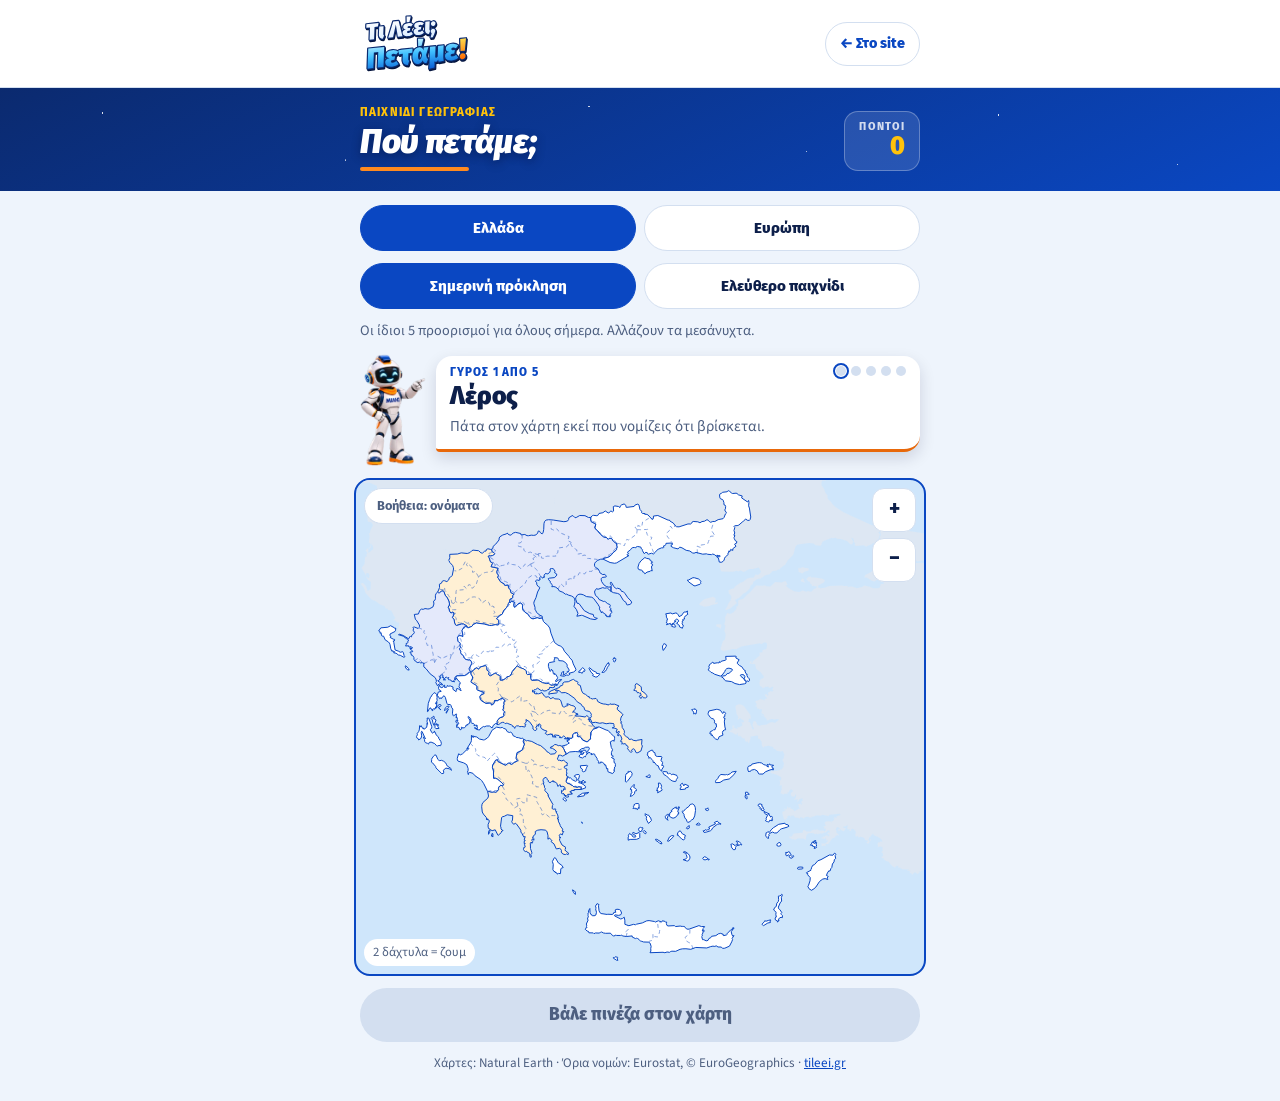
==== paixnidi/index.html @ 03a02f04 "Νέα σελίδα «Πού πετάμε;» (παιχνίδι γεωγραφίας) και σύνδεσμος στο μενού Co-Authored-By: Claude Sonnet" ====
<!doctype html>
<html lang="el">
<head>
<meta charset="utf-8">
<meta name="viewport" content="width=device-width, initial-scale=1, viewport-fit=cover">
<meta name="theme-color" content="#0b2a6f">
<link rel="icon" href="../favicon.ico" sizes="48x48">
<link rel="apple-touch-icon" sizes="180x180" href="../assets/icons/apple-touch-icon.png">
<meta name="description" content="Παιχνίδι γεωγραφίας: βρες στον χάρτη την Ελλάδα και την Ευρώπη. Πέντε προορισμοί την ημέρα, ίδιοι για όλους.">
<meta property="og:title" content="Πού πετάμε; – Τι Λέει; Πετάμε!">
<meta property="og:type" content="website">
<meta property="og:url" content="https://tileei.gr/paixnidi/">
<meta property="og:locale" content="el_GR">
<link rel="canonical" href="https://tileei.gr/paixnidi/">
<title>Πού πετάμε; – Τι Λέει; Πετάμε!</title>
</head>
<body>


<style>
@font-face{font-family:'Fira Sans';font-style:normal;font-weight:700;font-display:swap;src:url(../assets/fonts/fira-sans-700.woff) format('woff')}
@font-face{font-family:'Fira Sans';font-style:normal;font-weight:800;font-display:swap;src:url(../assets/fonts/fira-sans-800.woff) format('woff')}
@font-face{font-family:'Fira Sans';font-style:italic;font-weight:800;font-display:swap;src:url(../assets/fonts/fira-sans-800-italic.woff) format('woff')}
@font-face{font-family:'Fira Sans';font-style:normal;font-weight:900;font-display:swap;src:url(../assets/fonts/fira-sans-900.woff) format('woff')}
@font-face{font-family:'Fira Sans';font-style:italic;font-weight:900;font-display:swap;src:url(../assets/fonts/fira-sans-900-italic.woff) format('woff')}
@font-face{font-family:'Source Sans 3';font-style:normal;font-weight:400 700;font-display:swap;src:url(../assets/fonts/source-sans-3.woff) format('woff')}
/* Διάταξη: κεφαλίδα με λογότυπο, μπλε «νυχτερινό» μπάντα με τίτλο και πόντους, μετά επιλογές, ερώτηση, χάρτης, ένα κύριο κουμπί.
   Χρώματα από το tileei.gr: κοβάλτιο, ουρανός, ηλιοβασίλεμα (πορτοκαλί), κεχριμπάρι. */
:root {
  --bg: #eef4fc; --surface: #ffffff; --ink: #0d1f4a; --muted: #4d5f80; --line: #d3dff0;
  --brand: #0a47c2; --brand-ink: #ffffff; --sky: #139bf0; --sun: #e8680a; --sun-ink: #ffffff; --amber: #ffc20a;
  --night-a: #0b2a6f; --night-b: #0a47c2;
  --sea: #cfe6fb; --land: #ffffff; --land-edge: #0a47c2; --land-far: #dde7f3;
  --t0: #ffffff; --t1: #fff0d4; --t2: #e4e9fb; --t3: #fde2cf; --t4: #e2f3ee; --reg-ink: #34466f;
  --ok: #0b7a43; --mid: #b7791a; --bad: #a8261c; --halo: #ffffff;
  --font-display: 'Fira Sans', system-ui, -apple-system, 'Segoe UI', Roboto, sans-serif;
  --font-body: 'Source Sans 3', system-ui, -apple-system, 'Segoe UI', Roboto, sans-serif;
}
@media (prefers-color-scheme: dark) {
  :root:not([data-theme="light"]) {
    --bg: #0a1328; --surface: #111c38; --ink: #e8eefc; --muted: #a2b2d3; --line: #243357;
    --brand: #6ea4ff; --brand-ink: #06122e; --sky: #4cc2ff; --sun: #ff9a3c; --sun-ink: #1b0d00; --amber: #ffcf40;
    --night-a: #08153a; --night-b: #0b2a6f;
    --sea: #0b1f47; --land: #22386f; --land-edge: #8db8ff; --land-far: #142246;
    --t0: #22386f; --t1: #3f3d68; --t2: #1d4a70; --t3: #4a3a57; --t4: #1f5058; --reg-ink: #dbe6fb;
    --ok: #4fd08a; --mid: #f0b45a; --bad: #ff8a80; --halo: #0a1328; color-scheme: dark;
  }
}
:root[data-theme="dark"] {
  --bg: #0a1328; --surface: #111c38; --ink: #e8eefc; --muted: #a2b2d3; --line: #243357;
  --brand: #6ea4ff; --brand-ink: #06122e; --sky: #4cc2ff; --sun: #ff9a3c; --sun-ink: #1b0d00; --amber: #ffcf40;
  --night-a: #08153a; --night-b: #0b2a6f;
  --sea: #0b1f47; --land: #22386f; --land-edge: #8db8ff; --land-far: #142246;
  --t0: #22386f; --t1: #3f3d68; --t2: #1d4a70; --t3: #4a3a57; --t4: #1f5058; --reg-ink: #dbe6fb;
  --ok: #4fd08a; --mid: #f0b45a; --bad: #ff8a80; --halo: #0a1328; color-scheme: dark;
}
*, *::before, *::after { box-sizing: border-box; }
[hidden] { display: none !important; }
body {
  background: var(--bg); color: var(--ink); font: 17px/1.45 var(--font-body); margin: 0;
  padding-left: max(16px, env(safe-area-inset-left, 0px)); padding-right: max(16px, env(safe-area-inset-right, 0px));
  padding-block: 0 28px;
}
body::before { content: ""; position: fixed; inset: 0 0 auto; height: env(safe-area-inset-top, 0px); background: var(--surface); z-index: 10; }
.bleed { margin-inline: calc(-1 * max(16px, env(safe-area-inset-left, 0px))); padding-inline: max(16px, env(safe-area-inset-left, 0px)); }
.top { background: var(--surface); border-bottom: 1px solid var(--line); padding-block: 8px; }
.top-in { max-width: 560px; margin: 0 auto; display: flex; align-items: center; justify-content: space-between; gap: 12px; }
.brand { display: block; width: 112px; flex: none; }
.brand img { display: block; width: 100%; height: auto; }
.site { min-height: 44px; display: inline-flex; align-items: center; padding: 0 14px; border-radius: 999px; border: 1.5px solid var(--line); color: var(--brand); text-decoration: none; font: 800 .9rem var(--font-display); }
.hero {
  color: #ffffff; padding-block: 18px 20px;
  background:
    radial-gradient(1.6px 1.6px at 8% 24%, rgba(255,255,255,.85) 50%, transparent 52%),
    radial-gradient(1.2px 1.2px at 27% 70%, rgba(255,255,255,.7) 50%, transparent 52%),
    radial-gradient(1.8px 1.8px at 46% 18%, rgba(255,255,255,.8) 50%, transparent 52%),
    radial-gradient(1.2px 1.2px at 63% 62%, rgba(255,255,255,.65) 50%, transparent 52%),
    radial-gradient(1.6px 1.6px at 78% 26%, rgba(255,255,255,.85) 50%, transparent 52%),
    radial-gradient(1.2px 1.2px at 92% 74%, rgba(255,255,255,.7) 50%, transparent 52%),
    linear-gradient(155deg, var(--night-a), var(--night-b));
}
.hero-in { max-width: 560px; margin: 0 auto; display: flex; align-items: flex-end; justify-content: space-between; gap: 12px; }
.hero small { display: block; font: 800 .72rem/1.2 var(--font-display); letter-spacing: .1em; text-transform: uppercase; color: var(--amber); margin-bottom: 6px; }
h1 { font: 900 italic 2.1rem/1 var(--font-display); margin: 0; letter-spacing: -0.01em; text-shadow: 0 3px 10px rgba(4,16,50,.45); }
h1::after { content: ""; display: block; height: 4px; width: 62%; margin-top: 8px; border-radius: 4px; background: #ff8a1f; }
.score { text-align: right; padding: 8px 14px 9px; border-radius: 14px; background: rgba(255,255,255,.12); border: 1px solid rgba(255,255,255,.28); font-variant-numeric: tabular-nums; }
.score span { display: block; font: 800 .68rem/1.2 var(--font-display); letter-spacing: .1em; text-transform: uppercase; color: rgba(255,255,255,.8); }
.score b { font: 900 1.55rem/1.1 var(--font-display); color: var(--amber); }
.wrap { max-width: 560px; margin: 0 auto; padding-top: 14px; display: flex; flex-direction: column; gap: 12px; }
.seg { display: flex; gap: 8px; }
.seg button { flex: 1; min-height: 46px; border-radius: 999px; border: 1.5px solid var(--line); background: var(--surface); color: var(--ink); font: 800 .95rem var(--font-display); cursor: pointer; }
.seg button[aria-pressed="true"] { background: var(--brand); border-color: var(--brand); color: var(--brand-ink); }
.ask { display: flex; align-items: flex-end; gap: 10px; min-height: 108px; }
.ask img { width: 66px; flex: none; height: auto; }
.bubble { position: relative; flex: 1; min-width: 0; background: var(--surface); border-radius: 16px 16px 16px 4px; padding: 10px 14px 12px; box-shadow: 0 6px 16px rgba(4,16,50,.14); margin-bottom: 14px; border-bottom: 3px solid var(--sun); }
.bubble .eyebrow { font: 800 .72rem/1.2 var(--font-display); letter-spacing: .08em; text-transform: uppercase; color: var(--brand); display: flex; justify-content: space-between; gap: 8px; }
.bubble .big { font: 900 1.55rem/1.1 var(--font-display); margin: 4px 0 0; text-wrap: balance; overflow-wrap: anywhere; }
.bubble .sub { margin: 4px 0 0; color: var(--muted); font-size: .95rem; }
.dots { display: flex; gap: 5px; }
.dots i { width: 10px; height: 10px; border-radius: 50%; background: var(--line); }
.dots i.g { background: var(--ok); } .dots i.m { background: var(--mid); } .dots i.b { background: var(--bad); } .dots i.now { outline: 2px solid var(--brand); outline-offset: 1px; }
.mapbox { position: relative; border-radius: 16px; overflow: hidden; background: var(--sea); border: 2px solid var(--brand); margin-inline: -6px; }
svg#map { display: block; width: 100%; height: auto; touch-action: none; cursor: crosshair; -webkit-user-select: none; user-select: none; }
.nb { fill: var(--land-far); }
.gr { fill: var(--land); stroke: var(--land-edge); stroke-width: 1; vector-effect: non-scaling-stroke; stroke-linejoin: round; }
.t0 { fill: var(--t0); } .t1 { fill: var(--t1); } .t2 { fill: var(--t2); } .t3 { fill: var(--t3); } .t4 { fill: var(--t4); }
.nomos { fill: none; stroke: var(--land-edge); stroke-width: .8; stroke-dasharray: 4 3; stroke-linejoin: round; vector-effect: non-scaling-stroke; opacity: .6; pointer-events: none; }
.reg { font-family: var(--font-display); font-weight: 800; fill: var(--reg-ink); stroke: var(--land); paint-order: stroke; stroke-linejoin: round; text-anchor: middle; pointer-events: none; opacity: .9; }
.nom { font-family: var(--font-display); font-weight: 700; fill: var(--reg-ink); stroke: var(--land); paint-order: stroke; stroke-linejoin: round; text-anchor: middle; pointer-events: none; opacity: .92; }
.guess { fill: var(--sun); stroke: var(--halo); }
.truth { fill: var(--ok); stroke: var(--halo); }
.leg { stroke: var(--ink); stroke-dasharray: 5 5; vector-effect: non-scaling-stroke; stroke-width: 1.6; fill: none; opacity: .75; }
.lbl { font-family: var(--font-display); font-weight: 800; fill: var(--ink); stroke: var(--halo); paint-order: stroke; stroke-linejoin: round; }
.plane { fill: var(--sun); stroke: var(--halo); }
.zoom { position: absolute; right: 8px; top: 8px; display: grid; gap: 6px; }
.zoom button { width: 44px; height: 44px; border-radius: 12px; border: 1.5px solid var(--line); background: var(--surface); color: var(--ink); font: 800 1.3rem/1 var(--font-display); cursor: pointer; }
.regbtn { position: absolute; left: 8px; top: 8px; min-height: 36px; padding: 0 12px; border-radius: 999px; border: 1.5px solid var(--line); background: var(--surface); color: var(--ink); font: 700 .8rem var(--font-display); cursor: pointer; }
.regbtn[aria-pressed="false"] { color: var(--muted); }
.hint { position: absolute; left: 8px; bottom: 8px; max-width: 42%; margin: 0; padding: 4px 9px; border-radius: 999px; background: var(--surface); color: var(--muted); font-size: .8rem; }
.go { min-height: 54px; border: 0; border-radius: 999px; background: var(--sun); color: var(--sun-ink); font: 800 1.08rem var(--font-display); cursor: pointer; box-shadow: 0 8px 20px rgba(232,104,10,.35); }
.go:disabled { background: var(--line); color: var(--muted); box-shadow: none; cursor: default; }
button:focus-visible, a:focus-visible { outline: 3px solid var(--amber); outline-offset: 2px; }
.end { background: var(--surface); border-radius: 16px; border-top: 4px solid var(--sun); padding: 14px 16px; display: grid; gap: 10px; }
.end h2 { font: 800 1.1rem var(--font-display); margin: 0; }
.rows { list-style: none; margin: 0; padding: 0; display: grid; gap: 6px; font-variant-numeric: tabular-nums; }
.rows li { display: grid; grid-template-columns: 1fr auto auto; gap: 12px; align-items: baseline; border-bottom: 1px solid var(--line); padding-bottom: 6px; }
.rows .km { color: var(--muted); font-size: .92rem; }
.rows .pt { font: 800 1rem var(--font-display); min-width: 3.2em; text-align: right; }
.acts { display: flex; gap: 8px; flex-wrap: wrap; }
.acts button { flex: 1 1 140px; min-height: 48px; border-radius: 999px; border: 1.5px solid var(--brand); background: transparent; color: var(--brand); font: 800 1rem var(--font-display); cursor: pointer; }
.acts button.fill { background: var(--brand); color: var(--brand-ink); }
.share { width: 100%; min-height: 6.6em; resize: none; border: 1.5px solid var(--line); border-radius: 12px; background: var(--bg); color: var(--ink); font: 600 .95rem/1.4 var(--font-body); padding: 8px 10px; }
.note { margin: 0; color: var(--muted); font-size: .9rem; }
.foot { margin: 0; color: var(--muted); font-size: .82rem; text-align: center; }
.foot a { color: var(--brand); }
</style>

<header class="top bleed">
  <div class="top-in">
    <a class="brand" href="../" aria-label="Τι Λέει; Πετάμε! – tileei.gr"><img src="../assets/header-logo.svg" width="1048" height="665" alt="Τι Λέει; Πετάμε!"></a>
    <a class="site" href="../">← Στο site</a>
  </div>
</header>
<section class="hero bleed">
  <div class="hero-in">
    <div><small>Παιχνίδι γεωγραφίας</small><h1>Πού πετάμε;</h1></div>
    <div class="score"><span>Πόντοι</span><b id="total">0</b></div>
  </div>
</section>

<div class="wrap" lang="el">
  <div class="seg" role="group" aria-label="Χάρτης">
    <button type="button" id="map_gr" aria-pressed="true">Ελλάδα</button>
    <button type="button" id="map_eu" aria-pressed="false">Ευρώπη</button>
  </div>
  <div class="seg" role="group" aria-label="Τρόπος παιχνιδιού">
    <button type="button" id="m_daily" aria-pressed="true">Σημερινή πρόκληση</button>
    <button type="button" id="m_free" aria-pressed="false">Ελεύθερο παιχνίδι</button>
  </div>
  <p class="note" id="modehelp"></p>

  <div class="ask">
    <img id="milis" src="[data-uri]" width="308" height="524" alt="Ο Μίλης">
    <div class="bubble" aria-live="polite">
      <div class="eyebrow"><span id="eyebrow">ΓΥΡΟΣ 1 ΑΠΟ 5</span><span class="dots" id="dots" aria-hidden="true"></span></div>
      <p class="big" id="big">—</p>
      <p class="sub" id="sub">Πάτα στον χάρτη εκεί που νομίζεις ότι βρίσκεται.</p>
    </div>
  </div>

  <div class="mapbox">
    <svg id="map" viewBox="0 0 1000 870" role="img" aria-label="Χάρτης. Πάτα για να βάλεις την πινέζα σου.">
      <g id="g_gr"><path class="nb" d="M127.8,3.4L131.1,6.3L132.6,6.2L134.9,3.3L138.5,7.0L140.5,6.3L144.9,-0.9L144.2,-11.7L146.3,-20.7L148.1,-22.9L168.6,-30.4L177.4,-37.2L183.6,-33.6L186.9,-30.3L190.4,-24.8L195.2,-23.9L196.2,-24.1L196.4,-25.2L195.8,-31.3L201.6,-40.0L302.8,-40.0L306.7,-36.9L309.4,-30.8L319.4,-23.0L327.6,-19.6L329.4,-17.9L334.7,-18.0L336.4,-15.2L338.4,-15.8L340.0,-15.0L344.0,3.4L345.9,5.0L350.1,16.4L354.3,17.4L356.0,20.1L355.0,25.9L352.1,31.7L349.6,32.9L348.9,36.0L348.9,39.5L350.3,42.5L350.1,55.9L350.9,58.5L349.3,61.2L349.6,68.8L347.4,70.5L338.9,69.9L334.7,70.6L331.9,73.1L329.6,91.7L327.6,94.9L321.9,89.9L320.5,90.3L320.0,93.3L316.8,96.7L303.9,98.1L301.1,98.0L297.2,95.9L290.5,96.7L290.0,94.2L280.9,92.2L276.7,93.4L271.3,97.2L267.5,95.2L266.2,93.4L264.4,95.0L258.4,96.8L253.2,100.1L251.8,105.6L245.9,113.0L241.5,116.7L240.9,120.4L239.8,121.6L237.1,122.2L232.3,121.1L229.6,122.3L228.9,125.1L226.5,125.3L222.6,128.8L220.0,128.3L215.8,124.5L206.1,123.5L200.5,127.9L195.8,129.4L185.3,128.3L178.7,130.3L165.0,130.9L164.2,125.2L162.6,123.7L158.0,122.3L153.0,121.6L146.4,125.4L144.0,124.8L141.8,123.0L140.4,120.1L135.9,102.9L128.7,100.6L127.6,93.9L121.5,83.0L119.4,72.5L119.8,69.9L121.1,70.3L123.7,67.9L125.2,62.5L123.6,59.3L120.6,58.0L120.0,54.4L117.0,50.9L116.3,43.9L122.2,42.3L124.7,39.4L122.3,29.9L121.5,20.8L122.6,17.8L126.3,13.4L125.4,4.8ZM127.8,3.4L125.4,4.8L126.3,13.4L122.6,17.8L121.5,20.8L122.3,29.9L124.7,39.4L122.2,42.3L116.3,43.9L117.0,50.9L120.0,54.4L120.6,58.0L123.6,59.3L125.2,62.5L123.7,67.9L121.1,70.3L119.8,69.9L119.4,72.5L121.5,83.0L127.6,93.9L128.7,100.6L135.9,102.9L141.8,123.0L144.0,124.8L146.4,125.4L153.0,121.6L162.6,123.7L164.2,125.2L165.1,136.7L164.6,139.3L163.0,141.2L164.8,144.8L170.0,150.4L171.7,156.7L169.5,167.9L164.3,172.1L162.3,177.3L160.0,178.9L153.3,177.4L150.4,181.7L146.8,183.5L146.8,190.8L143.6,198.0L140.1,201.1L139.9,208.9L138.8,211.8L136.5,213.3L137.2,218.3L135.3,223.7L128.8,226.9L121.5,226.4L118.3,227.7L115.2,227.3L112.2,229.6L109.9,235.9L102.6,236.7L104.5,245.1L107.2,248.0L111.5,255.2L111.9,257.3L109.5,261.4L102.6,258.8L100.9,259.0L100.3,259.9L101.4,261.9L100.5,264.4L102.8,268.2L102.5,269.5L98.0,273.5L97.8,276.2L94.6,275.7L93.5,278.9L92.0,279.3L83.1,273.7L76.3,271.5L73.7,273.3L73.6,269.5L75.0,265.8L73.0,264.7L76.1,255.5L75.7,251.5L71.2,249.9L69.3,247.4L66.0,246.5L69.3,242.4L67.6,240.9L62.0,229.6L56.8,228.7L55.8,228.1L56.5,227.4L54.0,225.6L53.3,227.4L49.8,221.7L42.4,219.0L34.2,213.2L28.9,211.4L25.8,209.0L16.9,199.0L13.5,189.3L8.4,183.7L8.4,182.8L10.9,181.5L13.8,182.4L18.1,187.9L20.0,194.2L20.9,194.8L25.7,192.5L26.1,179.6L20.4,174.9L17.9,171.2L17.4,168.6L18.6,171.3L20.0,171.1L21.8,173.2L23.0,172.5L23.8,167.3L22.6,164.9L20.2,163.6L17.9,164.3L17.4,167.7L9.8,155.1L15.0,148.1L15.8,136.7L16.6,135.3L19.3,134.4L18.1,131.4L20.0,128.4L16.9,123.6L22.5,118.6L21.2,120.0L22.0,122.9L21.2,128.0L21.9,128.0L22.2,126.3L22.5,128.0L30.2,122.0L30.4,119.0L27.6,111.9L26.1,117.9L23.7,121.6L23.2,120.4L25.9,115.3L25.7,112.7L22.5,109.7L24.0,99.0L22.6,94.4L24.6,93.5L25.1,89.0L29.6,80.4L29.3,77.9L26.9,74.2L21.6,73.3L20.5,72.2L20.0,64.7L18.1,60.9L19.3,62.5L21.4,62.4L22.9,60.6L22.5,57.4L27.0,54.3L28.8,51.7L29.6,48.4L29.4,46.3L25.0,43.3L22.5,39.4L30.7,40.5L34.1,39.4L36.0,35.1L37.0,37.2L38.6,36.9L37.4,32.7L36.6,33.5L33.4,30.0L35.3,26.6L34.7,16.3L36.4,16.8L37.3,15.2L36.6,10.2L21.8,3.9L15.4,6.0L15.4,1.4L13.6,-1.3L14.3,-4.8L13.7,-7.7L15.5,-8.8L16.0,-10.9L14.1,-16.1L16.1,-25.7L9.1,-31.7L6.7,-35.3L10.0,-40.0L121.0,-40.0L125.1,-31.5L126.4,-21.9L130.8,-7.6L129.8,-3.7L127.3,-0.0ZM208.4,-40.0L201.3,-39.8L195.8,-31.3L196.2,-24.1L190.4,-24.8L186.9,-30.3L183.6,-33.6L177.4,-37.2L168.6,-30.4L150.5,-24.3L146.3,-20.7L145.4,-17.9L144.1,-8.9L145.3,-3.9L144.9,-0.9L142.4,4.2L140.5,6.3L138.5,7.0L134.9,3.3L132.6,6.2L131.1,6.3L127.8,3.4L127.3,-0.0L129.8,-3.7L130.8,-7.6L126.4,-21.9L125.1,-31.5L121.0,-40.0ZM1040.0,677.2L1033.1,674.1L1024.2,675.2L1022.9,680.3L1021.6,678.0L1021.0,681.2L1019.7,680.3L1019.7,682.0L1013.8,679.8L1012.6,680.3L1014.6,680.3L1014.6,681.2L1008.3,684.6L1001.5,684.4L998.3,686.8L993.5,688.3L994.1,689.2L990.9,689.9L990.9,690.7L992.8,690.7L988.7,693.6L987.1,693.9L988.4,691.5L986.4,692.3L985.4,691.1L983.1,690.9L978.7,695.5L978.3,693.1L975.1,691.6L974.2,689.2L975.5,689.8L975.9,688.1L970.4,688.3L971.3,687.1L974.2,686.7L972.2,685.8L962.1,685.3L956.3,682.0L955.2,683.1L954.4,678.8L953.8,679.6L951.6,679.2L948.6,682.8L946.7,680.3L946.0,681.2L939.9,675.4L937.8,672.2L932.2,670.4L930.7,668.4L929.4,669.3L929.4,666.1L926.8,666.1L927.5,665.3L924.9,664.5L926.1,662.7L928.1,662.1L927.5,657.2L924.9,654.9L927.5,652.6L926.6,645.7L924.9,646.2L923.8,644.8L919.3,646.5L917.2,646.2L918.9,645.8L919.3,644.7L917.8,641.4L919.8,637.3L921.1,638.5L924.9,635.0L924.4,637.0L926.2,637.1L926.8,636.2L924.9,632.6L919.1,628.4L911.8,625.3L910.2,622.5L905.7,627.1L906.3,628.6L903.1,629.4L903.0,632.3L901.9,632.6L903.8,636.6L905.4,634.5L905.1,631.8L906.7,633.4L906.1,635.3L903.1,638.2L903.7,639.4L899.9,639.9L898.9,637.7L901.2,636.6L901.2,635.8L897.7,633.7L896.1,634.2L895.6,631.2L892.2,628.8L888.0,627.9L884.6,629.4L883.1,626.4L880.7,628.6L878.8,624.6L880.1,620.7L878.8,617.4L879.5,615.0L878.2,617.4L876.2,614.6L873.5,614.1L871.4,615.3L871.8,618.2L867.9,616.7L869.2,615.0L865.8,614.7L865.1,613.5L864.7,611.1L866.0,610.6L864.7,607.1L863.2,609.3L857.6,610.5L858.9,612.7L861.2,612.5L862.1,613.5L859.4,618.1L857.7,618.2L851.9,615.0L851.9,617.4L848.4,617.3L848.4,615.2L851.9,614.3L851.9,613.5L848.0,610.8L846.5,611.5L844.5,615.3L846.1,618.2L845.7,620.7L849.4,623.6L850.0,626.2L847.4,624.9L846.1,625.3L845.5,627.1L844.3,626.2L843.5,627.8L844.3,628.6L837.6,631.7L832.9,639.7L830.7,641.4L828.2,640.6L826.3,642.2L826.9,643.8L825.8,644.3L824.1,644.0L823.7,643.0L822.8,644.6L820.3,644.2L819.3,643.0L819.9,641.4L818.6,639.9L825.6,639.9L827.5,639.0L830.8,635.0L829.5,633.4L826.9,635.8L828.2,632.6L826.0,629.6L825.2,632.0L822.4,631.0L820.6,631.3L819.3,629.8L823.1,628.6L822.4,627.8L825.0,627.8L826.3,626.2L830.8,625.4L830.5,627.3L831.8,627.4L833.3,626.3L833.4,624.6L830.1,623.0L832.7,619.8L834.6,622.2L834.0,617.8L832.4,616.5L830.5,617.2L826.8,621.1L825.6,619.8L824.3,621.2L819.3,623.0L818.1,621.6L814.7,623.8L814.2,622.2L812.2,623.8L810.3,622.4L809.0,623.8L804.3,621.4L802.6,622.2L802.6,621.4L796.2,622.0L792.9,625.4L791.7,633.4L786.9,631.3L781.3,631.5L780.8,630.3L774.4,632.6L773.1,634.2L770.9,632.6L766.8,632.6L765.8,630.4L763.6,631.0L762.2,627.1L764.9,627.9L767.7,627.4L768.9,624.4L771.0,622.2L786.1,620.9L787.2,616.7L789.3,616.1L793.6,618.7L800.0,619.0L803.7,616.1L812.8,615.4L816.8,617.4L821.9,617.0L825.0,619.0L827.6,615.9L826.1,613.7L823.1,613.5L824.7,612.3L823.1,610.2L827.6,608.6L824.4,603.8L825.6,604.7L826.3,603.8L825.0,602.1L828.2,602.1L828.2,601.4L826.3,601.4L826.3,600.6L837.1,601.4L837.9,603.8L838.1,601.3L837.1,599.8L839.7,600.6L842.3,596.6L842.3,595.8L841.0,595.8L842.3,593.4L845.3,594.9L846.1,594.2L845.5,592.6L853.2,589.9L853.2,589.2L850.9,587.5L834.2,589.3L832.5,589.7L832.7,591.8L821.2,589.4L817.9,591.0L811.8,590.4L804.2,592.9L802.6,592.6L801.9,594.2L798.1,594.2L796.2,592.9L793.2,592.8L790.3,593.9L788.5,595.8L784.1,593.7L782.0,593.9L781.5,596.6L778.3,594.5L773.1,594.2L770.0,590.2L767.1,591.5L766.1,590.2L764.8,594.2L764.2,590.2L759.7,591.8L759.5,595.1L757.1,596.6L757.8,598.2L753.6,597.8L750.4,586.2L751.3,583.8L753.7,583.1L756.5,580.6L755.1,579.7L753.3,580.6L752.6,579.0L753.3,579.7L754.4,578.4L757.3,579.5L759.0,579.0L759.0,574.9L760.7,575.8L761.0,578.2L762.8,576.1L764.2,576.6L764.8,575.7L765.1,578.2L768.7,579.5L770.0,579.0L769.3,579.7L771.9,583.0L779.6,578.7L781.8,578.8L782.8,577.4L780.8,578.2L778.3,570.9L783.9,570.2L782.8,572.6L786.0,570.1L784.0,568.7L784.1,566.4L786.0,564.5L786.5,561.3L784.5,560.2L784.1,561.3L780.7,561.5L779.7,564.2L777.1,566.6L775.7,566.1L777.4,564.6L777.6,563.1L776.5,562.1L774.4,562.1L772.3,563.9L772.1,562.1L774.4,558.9L774.9,555.1L773.1,553.2L772.8,556.5L770.7,557.6L768.1,557.2L766.1,555.6L765.3,553.0L766.1,550.6L770.0,547.6L767.0,545.0L763.6,545.9L761.3,550.0L759.0,550.0L760.4,551.8L759.8,552.2L754.3,552.6L752.0,554.1L750.6,552.7L749.4,553.2L748.8,551.6L746.8,551.6L748.4,549.3L748.1,546.8L750.1,545.9L749.3,542.9L749.8,537.5L748.1,538.0L747.0,537.3L745.6,538.7L746.8,533.3L745.8,529.5L746.2,528.2L747.7,529.2L748.5,527.3L748.5,523.4L741.7,519.3L730.0,515.2L730.9,512.8L740.9,512.5L748.9,509.6L752.3,505.9L753.4,498.9L751.1,494.0L751.3,491.7L753.3,489.4L753.3,485.3L754.6,484.1L751.3,477.1L749.0,477.9L742.2,477.3L739.8,476.4L738.5,474.2L735.5,473.3L734.2,470.3L726.7,467.9L719.0,469.0L717.1,471.5L714.2,466.6L714.6,463.4L713.6,460.1L709.7,455.2L708.0,456.1L707.8,451.1L706.6,449.9L694.9,451.5L693.7,459.2L692.5,458.5L692.7,461.7L691.1,463.3L688.6,458.5L688.5,461.0L687.6,461.2L684.5,458.2L684.0,454.3L681.5,455.0L676.8,450.5L674.5,449.5L675.2,451.9L674.5,451.9L672.0,449.1L672.0,444.6L670.6,447.8L668.6,448.6L662.3,444.7L657.4,443.1L657.3,442.4L657.8,440.5L660.3,441.6L662.2,437.8L664.3,437.3L662.5,435.2L663.0,431.7L664.3,433.1L665.5,430.8L666.0,433.5L664.9,435.6L667.9,436.6L668.8,438.0L671.5,437.8L672.1,437.0L671.3,434.8L674.5,435.6L680.0,432.1L680.1,429.7L677.7,425.0L681.2,427.4L683.5,424.2L676.7,419.4L675.0,419.8L673.6,421.7L671.8,421.6L673.3,417.7L670.1,411.9L668.1,400.0L668.8,396.8L674.2,394.7L679.0,395.5L682.8,397.9L694.4,413.9L695.6,420.0L690.5,420.8L692.1,421.7L690.5,425.9L692.7,426.2L693.7,427.5L698.4,439.2L700.4,438.5L700.9,437.0L698.8,434.8L698.2,429.9L699.7,425.8L701.2,424.5L702.7,425.0L703.3,424.2L707.2,432.4L709.1,431.5L709.8,433.0L714.5,431.5L721.9,430.8L730.2,426.6L734.7,426.6L737.3,427.8L744.3,422.5L744.3,421.7L743.4,421.0L742.3,421.7L741.7,420.8L736.0,421.7L733.6,420.6L731.1,420.7L722.9,423.9L723.8,422.5L719.4,416.8L714.9,414.7L711.7,411.1L717.2,415.3L718.7,415.2L717.5,413.0L713.6,410.3L714.8,404.5L713.5,403.2L709.7,404.5L710.4,402.8L705.9,402.1L706.5,399.6L702.7,397.9L705.9,396.3L702.7,389.7L709.2,387.5L712.0,385.6L720.0,388.1L719.4,386.5L721.8,384.8L722.6,385.7L722.9,383.8L722.6,381.6L721.9,382.5L719.4,378.3L723.1,376.6L723.7,379.2L725.3,379.5L726.3,378.0L725.1,374.9L730.2,371.7L732.1,373.0L734.1,371.7L734.8,369.8L732.8,369.3L734.4,366.0L734.4,364.7L732.8,363.5L730.2,365.6L727.3,365.9L725.5,363.5L722.8,364.6L721.9,363.5L716.5,366.7L714.0,364.0L710.9,362.2L710.2,356.5L711.7,353.6L709.7,353.6L713.0,350.6L717.1,348.7L718.1,347.6L717.3,345.3L712.5,338.3L704.5,332.5L702.7,324.6L692.5,323.1L694.6,318.5L695.8,318.0L696.6,319.3L694.9,319.7L694.9,320.5L698.2,322.2L698.2,319.4L711.7,308.1L710.4,307.3L710.4,304.0L715.0,303.2L716.2,302.3L715.1,300.5L716.6,299.4L722.4,297.4L723.8,291.1L723.1,286.8L719.0,285.7L713.4,289.0L711.0,287.3L678.2,293.3L669.4,298.2L662.3,297.4L660.1,298.2L658.8,300.1L657.2,299.0L649.8,300.8L646.1,300.9L642.5,299.0L642.1,296.4L645.9,284.0L649.4,280.6L650.2,277.8L650.8,271.1L648.3,264.9L649.5,262.4L650.0,256.3L649.7,255.2L648.3,254.9L650.2,247.4L649.8,242.1L653.1,234.9L654.0,234.1L659.0,235.8L664.6,232.8L669.4,227.4L670.0,222.6L672.3,221.9L673.2,218.2L672.6,214.0L673.6,211.5L682.3,209.1L688.2,202.1L692.3,199.6L704.3,185.8L716.2,186.2L719.4,185.4L722.8,187.1L728.2,187.6L730.2,187.1L738.0,179.8L749.1,180.3L755.8,177.8L757.3,179.0L759.7,184.5L756.5,185.4L760.5,189.8L771.2,195.8L780.5,197.4L786.3,194.7L793.3,196.8L795.5,195.5L800.3,196.6L802.8,195.9L805.0,192.7L810.0,190.0L811.5,187.9L805.2,186.2L803.0,187.1L802.4,184.6L799.7,182.2L799.1,179.1L796.8,178.7L792.9,174.4L796.5,170.7L797.5,170.1L799.1,170.9L800.0,169.4L801.9,172.0L804.2,171.1L819.6,173.5L823.8,175.0L825.6,177.0L824.0,179.9L813.5,186.2L813.9,189.4L817.3,190.4L825.0,189.6L832.9,186.7L855.0,185.7L859.9,186.5L867.9,186.2L866.1,186.9L865.3,188.7L869.1,187.3L873.4,187.3L882.0,190.5L891.8,187.9L894.6,185.9L905.1,187.9L910.2,190.5L919.1,190.5L922.0,189.2L924.3,182.8L927.0,183.3L930.1,182.0L926.3,178.1L922.0,176.1L916.9,176.1L913.0,178.7L908.1,177.5L899.9,172.3L894.8,171.1L896.5,167.4L906.3,162.6L913.1,156.7L942.2,153.5L952.5,148.3L954.8,150.9L959.0,148.8L960.7,146.3L962.7,145.7L965.2,146.6L967.2,150.4L986.3,146.3L996.9,145.7L1002.3,147.3L1003.7,145.0L1002.7,142.1L999.1,141.5L988.4,143.3L984.8,140.7L978.1,139.0L956.0,139.9L951.2,142.3L949.2,141.6L946.6,138.1L948.0,137.2L947.6,136.0L945.4,133.9L945.0,134.7L944.1,133.9L939.7,135.6L941.2,134.3L941.6,132.2L942.8,133.1L943.5,132.2L940.6,128.3L938.4,126.8L936.5,127.1L929.4,122.8L923.7,117.2L918.5,114.4L919.1,113.5L918.1,113.0L916.6,108.4L918.3,107.5L921.7,102.8L924.4,94.8L922.3,93.3L924.5,89.9L931.7,83.3L935.2,83.8L936.1,82.5L955.1,85.6L973.7,90.0L998.6,93.8L1024.8,94.0L1029.6,91.5L1031.8,88.4L1032.6,89.0L1035.7,85.5L1040.0,87.1ZM824.0,-9.1L826.6,1.2L821.5,0.9L820.3,1.6L819.3,6.4L819.8,9.8L824.4,16.3L826.2,21.9L830.7,28.0L829.5,30.0L831.5,34.2L835.7,37.7L839.0,42.8L844.2,47.7L858.3,56.6L907.3,79.1L918.2,82.1L920.1,80.4L922.3,80.7L926.1,83.0L924.0,88.4L922.4,90.6L919.7,91.9L922.5,96.1L919.8,104.0L914.9,108.4L915.2,111.2L914.2,112.0L910.9,111.0L906.5,114.2L901.9,115.3L899.3,117.0L895.9,116.5L894.4,114.8L880.9,116.1L878.1,114.9L878.8,111.0L876.2,109.3L876.9,106.5L875.9,104.0L874.0,102.2L871.8,101.7L875.0,107.7L874.8,110.7L873.0,113.5L870.3,113.1L865.5,108.2L863.1,106.9L853.5,104.0L847.1,103.4L844.5,101.7L839.4,102.6L837.9,101.7L823.6,107.2L821.2,109.3L818.6,115.3L816.9,115.8L809.4,114.9L805.2,111.9L797.9,110.7L778.0,113.6L775.1,115.3L773.1,119.4L770.7,129.3L768.7,133.1L759.9,141.8L755.9,148.8L747.5,155.1L745.6,157.6L742.3,158.2L739.7,159.9L733.4,160.1L728.0,166.1L720.7,167.7L712.2,173.5L706.5,174.4L699.4,179.4L698.5,183.0L694.5,186.2L693.2,191.2L691.7,192.8L686.0,198.0L682.0,199.7L675.4,207.0L667.8,210.7L668.1,213.0L670.6,216.4L658.2,226.5L651.1,229.0L650.2,228.4L650.5,226.9L653.3,223.6L655.6,217.3L659.8,211.4L660.9,207.0L660.5,203.6L655.9,198.8L657.2,197.2L655.1,195.8L656.0,194.6L658.9,192.4L665.5,190.5L666.9,188.0L676.0,181.3L681.5,179.2L688.3,174.0L693.7,172.0L699.4,172.0L704.0,166.1L706.2,167.2L709.2,166.2L711.8,163.9L713.0,161.4L709.4,154.1L698.8,156.7L692.5,156.7L682.8,161.8L677.1,159.3L672.9,161.1L670.4,159.8L663.8,161.5L644.0,160.9L642.7,160.2L640.5,154.1L640.9,149.6L638.6,145.0L643.1,144.9L646.0,143.5L648.1,141.0L650.3,135.4L655.3,131.1L654.7,128.9L655.9,128.1L655.3,127.1L656.6,126.6L656.7,124.7L657.9,126.4L659.8,122.1L661.9,123.7L663.9,123.5L663.0,121.3L669.1,116.6L666.6,113.4L669.9,111.3L670.5,108.4L668.0,107.1L665.9,103.0L665.6,101.2L667.2,98.0L665.2,97.1L666.9,93.3L665.5,89.0L666.9,83.8L665.5,81.7L666.5,80.7L674.0,79.3L681.2,73.6L686.0,68.5L690.8,71.3L692.5,71.2L694.6,67.8L695.0,62.6L691.2,45.4L691.8,39.4L691.2,36.0L689.4,38.7L678.9,31.5L680.0,28.1L673.3,26.1L670.8,23.7L666.7,23.4L665.1,19.6L666.7,13.9L670.6,10.5L680.2,10.9L684.7,9.5L686.7,5.5L687.8,-0.2L686.3,-2.6L692.1,-8.5L704.4,-7.4L708.5,-10.5L712.1,-8.2L716.0,-11.0L718.7,-10.7L720.7,-12.2L723.3,-12.1L725.9,-16.2L729.0,-18.0L731.1,-21.9L733.3,-23.0L736.8,-22.4L739.8,-20.3L745.2,-19.7L749.2,-24.6L754.5,-24.1L760.0,-19.8L766.1,-11.2L775.2,-5.4L780.0,-0.1L781.6,-0.8L780.3,-1.4L781.4,-2.2L780.4,-3.0L784.2,-5.4L785.4,-4.9L785.9,-6.7L793.2,-8.6L796.6,-8.5L802.8,-5.4L805.2,-5.9L805.4,-6.6L804.0,-7.5L804.9,-11.9L808.6,-12.0L814.7,-9.8L819.2,-10.3ZM641.2,254.9L642.7,254.1L643.3,255.2L642.5,261.3L635.2,257.8L633.5,255.3L635.9,254.0L640.3,254.1ZM636.7,214.8L636.7,217.3L634.6,218.4L626.2,220.1L622.1,222.0L613.6,223.3L604.0,219.7L606.2,215.5L613.0,209.9L628.6,205.5L632.9,208.1L632.9,214.0L632.1,215.9L633.0,216.4ZM790.4,155.1L794.6,155.1L797.0,156.4L797.4,158.5L795.7,159.8L790.4,160.9L785.5,164.5L779.1,161.4L779.3,158.7L778.2,156.8L780.0,154.2L780.8,155.8L785.5,153.8L788.0,153.8ZM789.3,178.8L790.4,179.1L790.3,180.1L789.3,180.3L783.4,178.1L783.2,176.8L785.7,173.2L788.8,174.6L788.3,178.0ZM666.7,23.4L661.1,23.2L657.4,19.3L655.3,18.8L653.3,20.7L645.6,21.6L640.5,24.9L640.0,28.3L640.7,31.5L641.8,33.1L646.3,35.5L647.7,39.7L647.8,43.5L650.3,44.8L650.7,49.3L649.1,52.8L651.8,56.8L651.9,58.6L650.4,59.8L646.8,67.8L637.6,69.8L631.7,73.1L628.1,73.0L624.5,74.5L617.9,69.9L613.4,72.6L609.1,73.2L605.6,75.3L601.8,73.6L593.6,73.0L589.3,77.4L584.4,77.4L568.8,82.5L564.4,82.3L562.6,81.2L558.6,75.8L552.9,72.4L551.6,70.4L549.6,70.7L531.4,62.5L523.7,63.5L522.8,69.1L521.0,69.0L513.9,61.4L508.2,60.3L508.8,59.1L504.3,58.8L502.8,57.5L502.9,55.0L499.9,51.9L498.2,44.1L496.3,42.4L491.5,43.9L489.6,46.6L476.3,48.2L475.4,47.9L475.4,45.0L472.0,42.1L466.9,44.2L465.6,45.4L464.5,48.6L462.3,46.7L455.8,45.6L453.0,46.9L453.5,54.7L451.8,56.1L448.7,54.5L445.3,57.8L443.9,57.9L438.8,54.5L434.7,57.6L427.8,58.9L425.6,62.5L418.0,62.2L412.4,66.1L409.2,66.0L403.1,62.8L393.9,62.5L387.6,66.1L385.6,66.4L382.0,62.8L376.1,65.2L374.7,66.5L373.8,70.9L369.8,73.0L365.9,73.4L347.4,70.5L349.6,68.8L349.3,61.2L350.9,58.5L350.1,55.9L350.3,42.5L348.8,37.8L349.2,34.3L350.1,32.4L352.1,31.7L355.0,25.9L356.0,20.1L354.3,17.4L350.1,16.4L345.9,5.0L344.0,3.4L340.0,-15.0L338.4,-15.8L336.4,-15.2L334.7,-18.0L329.4,-17.9L327.6,-19.6L319.4,-23.0L309.4,-30.8L306.7,-36.9L302.8,-40.0L804.7,-40.0L809.0,-35.4L808.4,-33.6L811.1,-32.0L813.5,-27.6L821.2,-21.6L820.8,-20.3L823.1,-17.3L822.4,-16.4L824.2,-13.6L824.0,-9.1L819.2,-10.3L814.7,-9.8L808.6,-12.0L804.9,-11.9L804.0,-7.5L805.4,-6.6L805.2,-5.9L802.8,-5.4L796.6,-8.5L793.2,-8.6L785.9,-6.7L785.4,-4.9L784.2,-5.4L780.4,-3.0L781.4,-2.2L780.3,-1.4L781.6,-0.8L780.0,-0.1L775.2,-5.4L766.1,-11.2L760.0,-19.8L754.5,-24.1L749.2,-24.6L745.2,-19.7L739.8,-20.3L736.8,-22.4L733.3,-23.0L731.1,-21.9L729.0,-18.0L725.9,-16.2L723.3,-12.1L720.7,-12.2L718.7,-10.7L716.0,-11.0L712.1,-8.2L708.5,-10.5L704.4,-7.4L692.1,-8.5L686.3,-2.6L687.8,-0.2L686.7,5.5L684.7,9.5L680.2,10.9L670.6,10.5L666.7,13.9L665.1,19.6ZM10.0,-40.0L6.7,-35.3L9.1,-31.7L14.5,-27.7L16.3,-24.5L14.6,-20.7L14.1,-16.1L16.0,-10.9L15.5,-8.8L13.7,-7.7L14.3,-4.8L13.6,-1.3L15.4,1.4L15.4,6.0L10.3,0.7L-2.8,-4.8L-3.7,-8.7L-5.8,-10.7L-5.7,-17.9L-11.0,-22.8L-11.7,-24.6L-10.9,-26.4L-14.1,-30.2L-17.7,-30.1L-18.7,-32.8L-20.4,-33.6L-21.7,-36.3L-26.0,-40.0Z"/><path class="gr t1" data-r="dm" d="M160.0,178.9L163.2,176.0L164.3,172.1L166.5,171.0L169.5,167.9L171.7,156.7L171.5,154.3L170.0,150.4L164.8,144.8L163.9,142.0L163.0,141.2L164.6,139.3L165.1,136.7L165.0,130.9L178.7,130.3L185.3,128.3L195.8,129.4L200.5,127.9L203.9,124.5L206.1,123.5L215.8,124.5L220.0,128.3L222.6,128.8L226.5,125.3L228.9,125.1L229.6,122.3L232.3,121.1L237.1,122.2L239.0,121.8L239.6,126.1L242.8,127.7L244.2,129.2L243.9,130.9L240.5,133.0L237.0,133.8L233.6,133.6L233.0,135.2L234.4,136.8L236.9,144.3L240.1,145.5L240.2,147.2L237.9,152.6L250.4,155.3L248.2,160.6L248.3,164.0L250.8,167.5L249.6,172.3L251.1,173.6L254.5,179.2L261.0,182.9L261.1,184.6L262.6,185.5L267.9,184.7L268.7,189.9L271.8,193.4L272.2,196.8L273.3,198.7L277.7,200.8L276.2,203.5L275.9,207.2L274.6,208.6L270.9,210.4L270.3,212.3L270.5,214.7L268.4,217.4L267.5,220.6L264.7,225.1L260.2,229.7L257.4,236.3L253.7,238.4L247.3,244.0L250.4,245.9L251.1,247.7L251.6,252.7L251.3,254.4L250.1,255.5L245.2,254.7L238.2,256.3L234.9,256.1L225.6,253.6L211.7,251.8L208.1,253.2L206.2,254.6L204.1,257.6L202.2,258.6L196.6,260.1L195.4,258.9L195.4,257.2L189.2,253.6L185.9,253.5L177.1,256.1L175.5,255.5L173.7,252.0L172.5,245.1L169.5,242.3L172.0,237.4L172.2,233.7L170.7,232.5L167.1,234.3L164.6,230.9L163.4,225.7L161.9,224.5L164.3,220.2L164.6,218.2L163.4,213.0L160.8,207.6L156.9,202.7L155.0,197.1L153.6,195.2L150.1,196.0L147.0,198.6L145.3,198.7L143.9,197.3L147.1,189.3L146.8,183.5L150.4,181.7L152.0,178.2L153.3,177.4L155.8,177.3Z"/><path class="gr t2" data-r="ip" d="M126.4,227.1L128.8,226.9L135.3,223.7L137.2,218.3L136.5,213.3L138.8,211.8L139.9,208.9L139.7,203.9L140.8,199.9L143.9,197.3L145.3,198.7L147.0,198.6L150.1,196.0L153.6,195.2L155.0,197.1L156.9,202.7L160.8,207.6L163.4,213.0L164.6,218.2L164.3,220.2L161.9,224.5L163.4,225.7L164.6,230.9L167.1,234.3L170.7,232.5L172.2,233.7L172.0,237.4L169.5,242.3L172.5,245.1L173.7,252.0L175.5,255.5L177.1,256.1L185.9,253.5L189.2,253.6L195.4,257.2L195.4,258.9L192.9,258.2L191.1,258.9L190.2,260.4L188.3,261.5L187.4,263.3L186.8,264.9L188.4,275.4L186.7,275.5L185.3,274.3L181.6,274.1L178.5,276.6L179.7,283.8L181.1,285.6L182.7,286.2L183.7,288.0L183.2,291.2L184.0,294.7L182.8,296.1L182.5,297.8L184.6,301.7L184.3,303.6L184.9,305.7L189.3,309.4L190.7,313.5L193.9,316.0L198.8,316.8L200.6,316.4L202.8,319.0L204.2,322.6L199.4,332.0L199.7,334.1L202.1,337.7L200.0,338.4L195.0,342.6L191.4,344.3L178.0,344.9L176.2,345.6L174.7,347.0L173.9,351.6L171.7,353.6L173.7,355.2L168.5,354.4L168.5,353.6L165.0,351.5L163.9,352.1L163.0,351.6L162.1,349.4L163.4,348.7L163.4,347.9L160.8,348.5L159.0,347.0L158.3,347.0L155.8,349.9L156.2,351.1L157.6,351.9L153.7,351.8L155.1,351.1L154.9,349.2L154.7,348.4L153.9,348.7L153.9,347.0L152.6,347.0L151.9,347.9L153.1,345.2L152.7,343.2L151.6,342.5L150.6,343.7L150.0,342.8L149.1,344.4L147.4,345.3L147.4,346.2L148.8,346.5L148.0,350.3L145.9,352.4L145.6,353.6L144.2,352.7L144.3,353.9L151.7,358.9L152.5,360.6L151.4,360.8L146.4,358.9L143.5,362.3L140.4,356.5L141.7,354.4L140.7,350.4L138.9,347.5L130.5,341.3L123.2,332.1L119.5,329.1L119.2,325.5L119.9,322.2L117.8,322.8L116.7,321.4L113.9,322.1L111.5,320.5L108.9,321.6L105.1,319.6L102.1,316.1L101.9,312.3L100.0,309.5L99.0,308.3L96.8,308.1L97.5,306.5L94.9,303.1L99.8,302.3L99.4,300.7L94.9,297.3L94.9,296.5L98.6,296.8L99.4,294.9L95.5,293.3L95.6,294.9L92.6,293.3L93.6,292.3L91.9,291.9L87.2,292.3L88.4,290.2L88.5,287.3L89.8,288.1L91.1,286.6L91.1,284.0L92.4,283.3L91.8,280.8L88.6,279.2L83.1,274.9L74.8,272.4L76.3,271.5L83.1,273.7L92.0,279.3L93.5,278.9L94.6,275.7L96.1,275.4L97.8,276.2L98.0,273.5L101.2,271.1L102.8,268.2L100.5,264.4L101.4,261.9L100.3,259.9L100.9,259.0L102.6,258.8L109.5,261.4L111.1,259.7L111.9,257.3L111.5,255.2L107.2,248.0L104.5,245.1L102.6,236.7L109.9,235.9L112.2,229.6L115.2,227.3L118.3,227.7L121.5,226.4Z"/><path class="gr t2" data-r="km" d="M338.9,69.9L347.4,70.5L365.9,73.4L369.8,73.0L373.0,71.7L374.3,69.7L374.7,66.5L380.4,62.9L382.0,62.8L385.6,66.4L387.6,66.1L393.9,62.5L403.1,62.8L409.2,66.0L412.4,66.1L413.5,65.4L413.0,68.2L414.4,73.6L422.3,77.4L420.7,84.0L421.4,85.8L425.8,89.7L431.4,96.5L436.2,100.2L441.2,101.4L444.0,104.4L445.7,102.6L449.2,102.6L451.0,104.0L453.0,107.7L459.6,112.7L459.0,114.3L460.0,117.9L458.7,122.8L452.1,128.4L450.1,131.4L443.3,136.6L435.3,138.4L435.0,139.3L430.8,139.4L425.6,141.5L421.6,144.6L420.3,146.6L419.8,149.9L420.6,152.5L422.2,154.4L425.8,156.0L428.7,160.8L429.2,163.1L434.3,166.5L438.2,166.1L440.6,169.1L440.7,170.3L439.9,170.8L433.5,171.6L432.1,173.0L431.7,175.4L432.4,178.7L436.3,184.5L440.7,187.5L445.2,188.7L449.1,188.0L448.8,196.0L442.7,190.5L441.4,190.0L437.9,190.5L434.4,189.5L426.1,192.4L423.4,191.2L420.5,195.2L420.0,197.3L421.6,203.2L425.9,206.8L427.9,210.4L436.2,214.0L437.4,213.6L438.9,214.2L443.1,217.8L446.8,219.2L447.8,220.6L446.5,224.0L449.1,226.9L448.8,228.0L447.1,228.6L447.4,230.0L448.0,230.5L449.7,229.8L450.4,233.1L447.5,236.4L448.5,238.2L446.7,238.3L445.8,239.0L446.1,239.8L447.8,239.9L447.8,240.8L441.1,240.5L441.4,238.2L439.3,238.6L439.5,236.5L435.6,234.4L434.1,232.2L432.8,231.9L432.2,232.5L432.4,234.1L428.5,226.9L429.3,223.7L427.9,222.7L426.6,219.7L418.3,208.5L415.1,206.4L405.6,205.2L400.4,202.2L396.1,201.0L392.4,201.2L389.3,203.1L386.9,207.3L386.7,209.7L389.1,216.8L392.6,217.5L401.8,230.0L411.5,235.3L417.8,236.8L418.3,239.9L420.3,242.4L425.0,243.6L420.9,245.8L412.8,244.5L399.2,238.6L396.9,238.2L388.8,239.9L390.8,234.8L388.1,228.2L383.7,222.4L385.0,218.4L385.5,213.8L384.9,209.4L383.1,206.4L379.3,204.2L373.8,202.6L370.7,200.9L369.1,201.3L364.2,197.7L357.9,195.3L356.2,192.2L351.8,188.7L348.4,187.6L344.7,187.9L345.6,185.9L344.8,183.9L342.1,180.3L342.7,179.6L339.3,175.7L338.5,173.6L340.5,172.8L349.7,171.8L353.6,167.4L353.0,165.2L349.7,163.2L350.4,160.9L349.0,157.8L346.8,156.1L344.2,155.8L341.5,156.7L342.2,159.1L341.2,162.4L337.9,165.2L336.0,165.2L334.4,164.3L332.6,165.6L331.4,167.1L331.1,168.9L331.8,171.1L330.5,170.3L330.5,172.0L329.3,171.1L328.9,172.6L328.1,172.5L326.0,170.5L324.6,170.6L323.2,171.9L323.0,173.3L324.8,174.4L323.3,174.8L322.5,177.2L320.3,176.1L318.0,176.2L315.8,177.8L318.1,180.8L318.4,184.5L321.5,188.2L323.2,188.7L323.5,190.0L319.7,197.2L316.9,207.0L313.3,214.8L313.1,217.6L315.2,224.4L315.1,228.5L316.6,229.7L317.8,233.1L324.0,238.3L327.8,239.8L328.0,243.1L322.2,244.0L320.7,242.8L319.1,242.5L311.6,244.6L308.1,243.3L305.2,240.5L303.2,236.8L296.9,232.4L294.0,229.3L293.0,225.8L293.2,220.4L292.5,218.6L289.5,216.8L285.5,218.2L280.0,224.3L278.5,223.7L277.8,221.9L277.7,218.2L278.9,215.1L274.1,213.9L272.2,215.0L271.2,216.5L270.3,212.3L270.9,210.4L274.6,208.6L275.9,207.2L276.2,203.5L277.7,200.8L273.3,198.7L272.2,196.8L271.8,193.4L268.7,189.9L267.9,184.7L262.6,185.5L261.1,184.6L261.0,182.9L254.5,179.2L251.1,173.6L249.6,172.3L250.8,167.5L248.3,164.0L248.2,160.6L250.4,155.3L237.9,152.6L240.2,147.2L240.1,145.5L236.9,144.3L234.4,136.8L233.0,135.2L233.6,133.6L237.0,133.8L240.5,133.0L243.9,130.9L244.2,129.2L242.8,127.7L239.6,126.1L239.0,121.8L240.9,120.4L241.5,116.7L245.9,113.0L251.8,105.6L252.1,102.2L253.2,100.1L258.4,96.8L264.4,95.0L266.2,93.4L267.5,95.2L271.3,97.2L273.3,96.5L276.7,93.4L280.9,92.2L290.0,94.2L290.5,96.7L297.2,95.9L301.1,98.0L303.9,98.1L308.5,97.1L313.0,97.5L316.8,96.7L320.0,93.3L320.5,90.3L321.9,89.9L323.0,90.1L324.7,92.8L327.6,94.9L328.6,94.2L329.6,91.7L330.5,86.9L330.9,77.0L331.9,73.1L334.7,70.6ZM449.0,187.7L449.7,186.0L447.8,182.0L448.5,181.2L447.8,180.3L449.7,180.2L453.6,187.1L456.6,190.4L458.8,191.4L460.6,190.5L465.4,192.1L467.7,196.3L470.4,196.4L473.5,199.8L478.6,207.3L484.4,213.2L485.4,216.5L482.3,219.0L478.4,219.9L476.6,219.5L475.3,215.5L470.9,212.3L464.4,201.5L460.6,199.7L453.1,198.3L448.8,196.0Z"/><path class="gr t0" data-r="am" d="M655.3,18.8L657.4,19.3L661.1,23.2L663.1,23.8L669.1,23.2L670.8,23.7L673.3,26.1L680.0,28.1L678.9,31.5L689.4,38.7L691.2,36.0L691.8,39.4L691.2,45.4L692.6,49.4L695.0,65.2L693.7,70.0L692.5,71.2L688.7,70.8L686.0,68.5L681.2,73.6L680.3,73.8L674.0,79.3L672.4,80.1L666.5,80.7L665.5,81.7L666.9,83.8L665.5,89.0L666.9,93.3L665.2,97.1L667.2,98.0L665.6,101.2L665.9,103.0L668.0,107.1L670.5,108.4L669.9,111.3L666.9,112.6L666.6,113.4L669.1,116.6L663.0,121.3L663.9,123.5L661.9,123.7L659.8,122.1L657.9,126.4L657.2,126.4L656.7,124.7L656.6,126.6L655.3,127.1L655.9,128.1L654.7,128.9L655.3,131.1L650.3,135.4L648.9,137.7L648.1,141.0L646.0,143.5L643.1,144.9L639.6,144.5L638.1,137.4L636.1,136.5L636.1,135.6L640.5,134.9L641.2,134.4L640.6,133.1L639.2,132.9L636.7,133.9L636.1,132.2L635.4,132.2L636.1,134.8L635.4,134.8L631.0,131.3L627.9,130.4L625.9,131.4L619.2,130.8L617.1,130.0L610.5,130.6L598.6,127.5L595.1,128.9L592.3,128.3L587.6,125.0L581.3,123.8L573.9,119.4L570.1,118.2L566.9,121.3L558.9,119.3L554.6,116.8L555.2,114.3L557.9,112.7L555.0,111.0L545.7,111.5L545.8,113.5L543.8,115.3L541.3,116.1L542.0,118.4L541.1,119.4L537.7,119.5L532.0,122.0L529.3,124.0L526.5,127.7L523.6,130.3L520.2,128.9L514.8,130.6L513.1,129.7L513.8,128.9L510.5,127.1L507.4,129.7L504.3,124.4L504.7,122.9L502.4,121.3L501.6,118.2L495.8,117.0L492.8,118.2L492.0,119.5L490.0,118.7L487.4,119.0L485.2,120.1L483.4,122.8L477.8,127.1L479.7,129.2L479.6,130.2L477.6,130.7L477.2,131.8L478.1,133.0L480.4,133.1L458.9,145.9L455.4,146.6L447.3,145.3L435.0,139.3L435.3,138.4L445.2,135.6L450.1,131.4L452.1,128.4L457.4,124.2L458.7,122.8L458.7,121.1L459.6,119.6L460.0,117.9L459.0,114.3L459.6,112.7L453.0,107.7L451.0,104.0L449.2,102.6L445.7,102.6L444.0,104.4L441.2,101.4L436.2,100.2L431.4,96.5L425.8,89.7L421.4,85.8L420.7,84.0L422.3,77.4L414.4,73.6L413.0,68.2L413.5,65.4L416.2,62.8L418.0,62.2L424.1,62.9L425.6,62.5L427.8,58.9L434.7,57.6L438.8,54.5L443.9,57.9L445.3,57.8L448.7,54.5L451.8,56.1L453.5,54.7L453.0,46.9L455.8,45.6L462.3,46.7L464.5,48.6L465.6,45.4L466.9,44.2L472.0,42.1L475.4,45.0L475.4,47.9L476.3,48.2L489.6,46.6L491.5,43.9L496.3,42.4L498.2,44.1L499.9,51.9L502.9,55.0L502.8,57.5L504.3,58.8L508.8,59.1L508.2,60.3L512.2,60.6L513.9,61.4L521.0,69.0L522.8,69.1L523.6,67.3L523.7,63.5L531.4,62.5L549.6,70.7L551.6,70.4L552.9,72.4L558.6,75.8L562.6,81.2L564.4,82.3L568.8,82.5L584.4,77.4L589.3,77.4L591.0,76.0L592.3,73.5L593.6,73.0L601.8,73.6L605.6,75.3L609.1,73.2L613.4,72.6L617.9,69.9L619.9,70.7L622.7,73.7L624.5,74.5L628.1,73.0L631.7,73.1L637.6,69.8L646.2,68.1L647.9,66.1L650.4,59.8L651.9,58.6L652.1,57.6L649.1,52.8L650.4,50.8L650.8,46.4L649.8,44.2L647.8,43.5L647.7,39.7L646.3,35.5L645.5,34.5L641.8,33.1L640.7,31.5L640.0,26.4L641.2,24.2L643.1,23.6L645.6,21.6L653.3,20.7ZM606.6,180.3L607.0,182.2L605.9,183.4L597.1,186.4L595.1,186.2L585.6,179.3L583.5,176.1L585.2,176.2L593.1,172.0L595.9,172.1L603.4,174.4L604.8,175.4L607.2,178.7ZM522.1,145.0L520.1,145.1L519.6,146.4L520.2,147.9L522.1,148.3L522.1,150.8L520.5,151.3L520.2,153.0L521.5,160.1L519.2,159.2L518.2,160.6L512.3,162.2L508.6,165.2L506.1,161.8L504.7,161.8L504.7,160.1L503.4,158.9L498.2,157.8L496.9,156.8L496.4,153.4L498.4,147.0L501.6,142.4L508.6,136.5L511.6,138.0L517.0,139.0L518.1,142.0L521.1,143.3Z"/><path class="gr t0" data-r="th" d="M328.0,243.1L330.0,249.1L334.5,253.4L336.6,254.6L341.1,260.6L343.2,269.7L349.5,286.1L355.6,290.7L360.4,292.6L364.2,295.7L366.9,301.4L374.9,310.5L376.1,313.0L380.5,317.3L382.5,323.8L387.1,333.1L387.3,334.6L383.3,338.0L374.7,340.4L376.7,341.3L376.7,342.0L374.2,343.7L371.0,343.4L365.9,345.6L360.0,344.5L362.0,341.3L361.5,339.6L362.7,338.5L365.8,337.1L364.5,343.7L371.2,340.0L372.2,338.7L371.5,337.5L372.1,337.1L373.8,338.0L375.4,334.6L371.5,328.0L371.9,326.0L370.9,323.9L367.7,320.5L364.3,318.6L357.1,318.0L356.9,316.4L355.0,313.2L349.1,312.8L349.8,314.8L348.5,317.2L349.8,319.7L340.4,321.5L338.9,323.5L338.7,328.1L341.5,337.1L344.0,334.6L343.6,333.3L344.9,334.1L345.3,335.4L346.0,334.6L347.7,341.2L349.2,342.8L349.8,342.0L349.2,340.4L351.5,341.9L355.0,347.9L354.4,349.4L355.0,350.3L352.0,352.1L351.3,353.2L351.8,355.2L356.6,352.3L362.0,351.1L361.2,352.8L357.3,355.2L354.8,360.7L352.0,359.4L348.3,361.0L342.9,361.4L340.1,358.6L338.6,358.0L335.2,358.4L328.4,356.9L320.6,352.3L309.9,352.8L308.4,351.9L307.7,350.1L307.3,344.8L307.8,341.9L301.7,342.5L300.3,341.3L299.6,335.9L298.1,334.7L294.8,332.5L288.3,330.1L283.7,327.3L275.4,336.9L272.6,343.6L270.6,345.3L265.3,347.1L262.9,350.0L258.9,352.0L255.4,352.7L253.8,352.4L253.6,345.8L252.2,344.0L249.1,342.8L245.9,340.3L244.2,340.4L237.1,344.8L235.5,344.6L234.1,343.4L233.4,341.6L234.2,338.5L233.5,336.7L230.5,334.9L230.0,329.9L229.3,328.1L227.8,326.9L219.8,328.9L217.9,330.3L215.8,333.3L212.9,330.8L211.1,331.2L207.7,333.6L203.3,338.2L202.1,337.7L199.7,334.1L199.4,332.0L204.2,322.6L202.8,319.0L200.6,316.4L198.8,316.8L193.9,316.0L190.7,313.5L189.3,309.4L184.9,305.7L184.3,303.6L184.6,301.7L182.5,297.8L182.8,296.1L184.0,294.7L183.2,291.2L183.7,288.0L182.7,286.2L181.1,285.6L179.7,283.8L178.5,276.6L181.6,274.1L185.3,274.3L186.7,275.5L188.4,275.4L186.8,264.9L188.3,261.5L190.2,260.4L191.1,258.9L192.9,258.2L195.4,258.9L196.6,260.1L198.3,260.0L204.1,257.6L206.2,254.6L211.7,251.8L225.6,253.6L234.9,256.1L238.2,256.3L245.2,254.7L250.1,255.5L251.3,254.4L251.6,252.7L251.1,247.7L250.4,245.9L247.3,244.0L253.7,238.4L257.4,236.3L260.2,229.7L264.7,225.1L267.5,220.6L268.4,217.4L270.5,214.7L271.2,216.5L272.2,215.0L274.1,213.9L278.9,215.1L277.7,218.2L277.8,221.9L278.5,223.7L280.0,224.3L285.5,218.2L289.5,216.8L292.5,218.6L293.2,220.4L293.0,225.8L294.0,229.3L296.9,232.4L303.2,236.8L305.2,240.5L308.1,243.3L311.6,244.6L319.1,242.5L320.7,242.8L322.2,244.0ZM395.9,338.7L392.1,338.7L392.4,336.6L395.3,335.0L396.7,332.4L399.1,330.5L402.2,332.9L403.1,334.8L402.3,337.1L400.8,335.9L398.2,340.4ZM417.7,342.0L413.8,338.5L410.0,331.3L411.3,330.5L417.3,335.8L423.4,338.7L423.1,340.4L429.2,341.3L429.2,342.0L426.2,345.3L424.4,346.6L422.1,347.0L416.6,344.5ZM442.7,329.6L441.3,333.3L438.9,336.8L435.9,338.9L433.0,338.7L436.7,334.6L438.3,330.1L443.0,322.5L444.6,321.4L443.9,323.1L446.0,323.5L445.5,326.0ZM456.2,313.8L457.5,314.6L457.4,316.5L456.3,319.5L454.5,320.5L453.6,319.5L454.2,318.4L452.5,316.4L452.8,315.1L454.1,312.7L454.9,312.5L455.1,314.6Z"/><path class="gr t1" data-r="se" d="M354.8,360.7L353.7,361.7L351.1,361.7L349.2,362.6L349.8,364.4L346.6,365.6L340.8,365.1L339.9,368.7L336.9,369.3L335.7,370.9L330.2,371.6L328.8,369.5L326.1,370.9L319.8,366.5L316.0,369.0L313.3,369.6L312.0,370.9L310.8,370.0L310.8,373.3L315.2,372.6L315.2,373.3L313.4,374.5L314.3,375.9L316.1,376.4L317.8,374.9L317.1,376.6L320.8,376.1L321.6,376.6L327.4,374.2L331.6,380.4L334.4,382.5L337.9,381.6L339.2,381.9L342.0,384.2L342.7,385.7L344.6,383.7L347.2,383.2L350.0,385.3L356.7,385.7L359.1,386.7L360.7,388.9L363.6,398.3L364.9,399.6L366.7,399.8L369.8,397.8L372.2,397.8L373.5,396.3L370.9,394.7L372.6,393.9L378.9,396.8L383.7,397.9L386.1,400.6L386.3,403.7L382.6,406.7L381.8,409.4L382.7,408.0L383.9,408.0L387.0,410.7L390.8,411.9L390.8,412.8L386.9,413.5L385.9,415.2L386.4,415.7L394.2,415.7L403.7,417.3L405.9,414.8L408.2,416.0L411.3,419.3L408.7,420.8L408.7,421.7L410.9,422.5L410.7,425.0L413.6,426.4L418.0,433.3L421.5,435.6L426.8,435.1L423.9,436.9L418.6,438.5L415.4,441.5L413.5,444.8L412.7,456.0L410.1,458.8L406.8,461.2L399.1,458.1L395.5,452.9L394.0,452.0L390.7,452.1L389.3,450.8L390.5,447.8L389.6,445.7L388.1,444.8L384.7,445.8L381.6,448.2L380.9,453.6L379.7,455.0L371.2,454.3L375.3,455.7L375.1,456.6L367.1,455.2L369.1,453.6L366.6,451.0L365.4,450.7L362.4,453.6L358.2,453.6L358.2,452.8L360.0,452.8L357.5,449.9L350.6,448.9L349.0,449.3L347.9,451.1L350.5,450.8L352.3,452.8L347.9,452.2L346.6,452.8L345.3,447.0L344.7,447.0L344.0,448.7L343.4,447.0L337.0,448.7L333.2,446.2L336.3,442.2L331.1,440.4L326.8,438.0L324.8,434.8L325.6,432.7L324.3,430.3L322.1,429.3L320.3,431.5L322.0,431.7L322.1,432.7L321.2,433.3L318.9,432.4L316.6,435.6L316.6,436.4L318.4,437.3L317.8,439.7L316.7,440.9L314.3,440.8L312.7,439.7L310.9,436.2L312.0,435.6L310.8,433.0L305.5,425.6L299.2,421.7L299.8,426.2L296.6,429.1L297.8,430.5L298.6,429.9L298.9,431.0L297.3,433.1L297.9,433.9L297.4,434.9L291.8,433.9L288.3,434.4L286.6,433.0L282.7,432.9L280.0,435.3L279.4,437.3L277.5,433.9L275.3,433.6L275.5,432.4L274.1,431.4L266.3,428.3L264.4,428.2L262.7,429.1L260.5,426.8L257.7,426.7L255.0,427.8L251.3,430.5L248.2,430.4L248.1,425.2L250.1,421.6L253.9,418.3L259.2,416.6L260.1,415.1L259.7,411.4L261.3,408.1L258.5,405.0L258.4,403.4L259.7,401.9L259.3,398.3L260.5,395.2L260.0,391.9L261.5,388.8L261.5,387.1L257.9,385.0L257.8,384.0L248.7,388.7L243.8,388.3L243.3,393.1L239.9,395.8L237.9,396.2L238.1,394.6L237.1,392.8L228.7,393.4L220.6,388.5L219.2,387.0L217.8,381.9L218.4,380.0L219.9,378.6L225.4,375.8L225.3,374.2L214.1,370.1L212.6,368.9L212.7,364.0L212.1,362.0L202.7,356.2L202.3,354.5L204.7,350.0L205.3,346.8L202.1,341.7L202.1,337.7L203.3,338.2L207.7,333.6L211.1,331.2L212.9,330.8L215.8,333.3L217.9,330.3L219.8,328.9L227.8,326.9L229.3,328.1L230.0,329.9L230.5,334.9L233.5,336.7L234.2,338.5L233.4,341.6L234.1,343.4L235.5,344.6L237.1,344.8L244.2,340.4L245.9,340.3L249.1,342.8L252.2,344.0L253.6,345.8L253.8,352.4L255.4,352.7L258.9,352.0L262.9,350.0L265.3,347.1L270.6,345.3L272.6,343.6L275.4,336.9L283.7,327.3L288.3,330.1L294.8,332.5L298.1,334.7L299.6,335.9L300.3,341.3L301.7,342.5L307.8,341.9L307.3,344.8L307.7,350.1L308.4,351.9L309.9,352.8L320.6,352.3L328.4,356.9L335.2,358.4L338.6,358.0L340.1,358.6L342.9,361.4L348.3,361.0L352.0,359.4ZM511.8,379.1L512.4,382.2L511.2,382.5L510.0,384.0L508.6,383.2L507.0,384.0L506.0,383.5L504.7,381.2L501.9,382.9L501.6,384.8L498.4,380.7L502.2,379.1L500.7,374.8L499.6,375.8L498.0,374.1L495.8,374.9L495.8,373.7L493.7,372.7L493.3,370.9L492.6,371.7L491.1,370.1L489.4,370.9L489.6,368.6L491.8,367.0L491.4,361.7L492.6,359.0L494.5,358.5L501.0,363.0L502.2,364.4L502.7,371.2L508.7,375.3ZM503.5,456.8L502.8,465.7L504.2,468.3L501.6,477.1L496.2,480.1L493.2,480.1L490.4,474.4L488.8,473.2L486.3,474.3L484.7,476.1L486.2,477.1L486.2,478.0L484.8,479.2L483.3,479.0L480.2,476.1L477.9,472.2L479.2,470.6L478.0,468.0L477.2,467.2L475.9,467.4L475.4,465.4L473.8,464.4L471.8,464.2L470.2,465.0L469.0,464.2L467.7,465.0L468.3,464.1L468.3,460.9L467.6,460.2L466.0,460.6L465.7,459.7L468.3,456.0L465.9,449.8L463.3,448.4L461.9,448.7L462.5,450.4L460.4,449.8L460.9,447.7L463.8,443.9L462.9,442.2L460.6,443.9L460.3,445.2L458.8,445.2L459.3,443.0L458.0,443.0L460.0,438.9L456.0,437.0L451.0,436.4L454.2,435.1L454.9,433.9L454.1,432.9L454.2,430.8L452.5,427.9L452.2,428.7L446.8,428.2L440.4,429.1L434.0,427.4L429.3,428.3L421.5,426.6L415.8,427.4L412.6,420.8L411.9,421.7L410.7,421.7L414.6,416.1L413.8,414.4L414.5,412.8L412.5,409.3L411.2,407.6L405.6,406.3L402.3,404.5L401.7,400.5L397.5,397.3L396.8,395.0L390.8,391.4L386.7,387.6L385.3,384.8L374.0,376.7L368.6,374.2L361.6,374.7L358.5,371.3L352.3,369.6L351.1,370.0L351.1,370.9L353.6,371.4L354.4,372.5L354.3,374.2L353.4,374.9L341.7,376.3L339.5,377.5L339.9,373.7L343.4,371.3L358.5,365.1L359.4,362.6L363.2,361.7L364.2,359.6L364.0,357.7L367.1,355.6L373.8,355.2L380.7,351.6L383.1,351.1L386.0,353.6L389.9,355.0L390.8,356.1L390.1,358.4L391.1,360.2L394.9,361.7L397.3,371.3L400.0,375.7L404.2,377.5L408.2,381.0L410.7,381.6L410.7,383.8L411.9,383.2L413.1,384.4L417.0,385.7L418.0,385.0L419.0,385.7L420.8,384.5L422.7,384.8L424.2,386.3L425.6,390.0L431.1,393.0L435.3,394.3L439.8,394.7L443.7,395.9L445.5,395.8L447.1,393.9L449.1,394.9L455.4,394.7L463.1,397.9L460.4,400.0L459.9,403.3L460.4,404.4L468.8,411.4L470.2,413.5L467.9,415.4L466.2,419.3L465.8,423.4L467.7,426.6L465.9,427.2L468.3,430.8L468.7,435.7L472.2,440.9L472.7,444.9L471.5,447.0L472.2,448.6L475.9,451.9L479.2,453.6L480.8,456.8L485.3,456.2L487.9,458.2L493.3,459.2L495.0,458.3Z"/><path class="gr t0" data-r="at" d="M426.8,435.1L428.2,434.8L440.4,440.2L444.0,441.1L447.8,445.5L453.3,450.7L455.0,451.4L455.4,452.3L455.1,455.1L456.1,456.0L454.6,457.3L454.2,460.1L453.6,458.4L452.1,458.6L447.6,461.1L449.5,470.9L451.7,474.8L449.7,479.6L449.7,484.5L451.8,484.8L452.9,486.8L449.7,488.5L451.2,489.9L453.6,490.1L452.9,491.0L454.9,491.7L454.1,493.6L454.9,495.0L453.6,496.7L455.8,498.0L456.8,501.1L456.3,505.0L454.2,507.2L455.4,508.0L455.4,508.8L454.2,508.8L454.9,511.3L454.6,510.6L454.2,511.3L455.3,512.4L451.7,516.9L443.9,513.8L443.3,512.4L443.3,508.0L441.4,508.7L439.5,501.5L438.2,502.4L436.0,498.5L434.3,497.2L433.0,497.5L431.1,495.9L430.6,498.3L428.7,497.9L427.9,499.1L427.7,497.7L426.6,497.5L427.2,496.0L426.8,494.8L424.7,492.5L424.5,490.3L420.6,484.5L420.3,482.8L418.7,482.1L413.8,483.7L415.1,481.3L413.7,481.9L412.2,480.2L407.6,478.9L406.8,478.0L410.2,474.9L411.0,473.2L409.5,470.2L403.9,470.6L401.4,472.3L397.2,473.1L392.1,477.1L395.3,478.0L393.4,478.7L386.0,478.0L376.3,478.8L370.0,482.7L365.5,473.0L362.3,468.6L371.3,466.2L372.9,464.5L375.4,463.4L373.3,460.6L371.5,460.1L371.5,458.5L376.0,457.7L376.0,456.8L375.1,456.6L375.3,455.7L371.2,454.3L379.7,455.0L380.9,453.6L381.6,448.2L384.7,445.8L388.1,444.8L389.6,445.7L390.5,447.8L389.3,450.8L390.7,452.1L394.0,452.0L395.5,452.9L399.1,458.1L406.8,461.2L410.1,458.8L412.7,456.0L413.5,444.8L415.4,441.5L418.6,438.5L423.9,436.9ZM372.6,522.0L376.7,525.0L377.3,524.2L380.8,527.6L386.6,530.6L388.8,529.2L388.7,526.0L387.0,523.0L384.3,521.7L384.3,520.9L387.6,518.9L392.4,518.5L393.4,519.9L392.9,523.1L391.7,526.4L390.1,528.2L392.1,529.9L394.6,530.6L394.6,531.5L392.1,532.2L392.1,533.0L395.9,533.8L399.9,535.9L404.3,539.5L403.6,540.3L404.3,541.9L396.4,544.9L396.4,541.9L395.4,540.4L391.8,540.4L390.0,541.4L385.3,540.2L383.7,540.5L380.9,537.8L379.3,537.5L376.5,535.4L371.9,533.9L369.9,530.7ZM381.1,721.6L384.7,723.6L386.1,725.3L386.3,729.5L385.6,729.5L382.8,726.0ZM356.2,674.1L362.3,678.4L364.8,682.3L361.3,683.6L360.6,684.7L360.0,693.0L356.5,692.6L354.3,693.9L354.0,692.2L350.4,690.7L350.5,689.4L348.5,689.2L346.6,685.9L347.3,676.7L345.8,671.8L348.8,665.6L350.0,664.7L351.1,665.3ZM367.1,559.7L370.3,562.5L370.3,564.9L369.3,565.4L367.4,564.9L364.0,561.3L365.4,560.0ZM410.0,550.0L406.3,552.4L402.3,552.4L402.7,554.8L401.6,556.0L390.1,558.0L390.1,557.2L398.5,551.6ZM399.7,528.2L401.9,530.9L404.3,531.5L404.3,532.2L400.1,533.6L395.9,532.2L395.9,531.5L399.6,530.0ZM406.2,502.4L407.8,503.1L406.1,505.9L406.2,507.2L404.9,508.2L404.3,512.1L400.4,513.7L397.9,512.1L397.9,511.3L399.0,510.6L398.9,509.5L395.7,507.2L394.9,503.1ZM393.3,487.7L392.7,486.1L394.7,483.6L396.2,482.8L398.9,483.7L401.7,479.6L398.2,481.3L394.6,480.4L397.9,478.8L395.3,477.1L397.3,477.1L399.1,478.0L399.1,476.4L399.8,475.8L403.6,475.8L405.3,477.1L404.9,478.6L406.2,481.3L408.7,481.3L405.5,482.8L405.9,484.1L403.9,485.9L403.6,487.7L402.0,486.8L398.8,489.4ZM398.1,602.7L398.5,604.7L397.4,603.3L397.2,601.8Z"/><path class="gr t1" data-r="pe" d="M370.0,482.7L363.9,486.2L360.0,484.5L356.6,484.5L356.1,487.9L354.7,489.6L355.1,491.9L356.3,493.7L358.2,493.4L362.0,494.5L365.8,493.4L368.8,496.3L372.2,498.3L371.6,500.5L372.2,502.4L367.1,504.0L366.4,506.3L368.8,508.1L371.5,508.8L370.5,513.4L371.5,517.7L370.3,517.7L370.9,521.3L372.6,522.0L370.4,527.6L369.9,530.7L370.5,532.4L371.9,533.9L376.5,535.4L379.3,537.5L380.9,537.8L383.7,540.5L385.3,540.2L390.0,541.4L391.8,540.4L395.4,540.4L396.4,541.9L396.4,544.9L383.7,545.1L384.3,546.8L379.7,546.4L379.9,547.6L376.7,548.4L376.6,549.5L379.2,550.0L378.6,551.6L381.1,552.4L379.7,553.1L372.5,553.5L374.2,558.0L370.9,558.4L368.4,557.2L368.4,556.4L370.3,556.4L370.3,555.6L366.7,555.4L365.8,554.1L367.7,554.9L366.6,552.9L364.5,551.6L363.8,552.3L362.0,551.8L361.9,546.4L364.0,547.8L365.0,546.9L365.8,543.5L368.4,545.1L367.5,540.8L364.2,539.2L360.9,540.1L359.4,539.5L360.7,538.7L359.4,536.3L356.2,538.4L355.6,539.5L353.3,533.7L351.8,532.2L349.8,532.2L349.2,530.6L347.8,530.0L346.0,529.9L347.1,530.2L347.9,531.5L346.0,530.7L344.4,530.9L341.5,533.0L338.3,530.6L338.9,529.0L336.6,527.6L336.3,525.8L334.4,523.4L330.7,525.2L329.6,527.0L329.3,529.9L330.5,532.6L330.0,535.4L331.8,538.7L331.8,541.5L333.2,542.8L332.5,546.8L338.3,553.2L337.6,554.9L338.9,554.9L338.3,556.4L346.4,570.8L346.9,572.0L345.8,573.2L345.3,577.8L346.1,579.3L347.9,579.7L351.1,579.0L351.8,580.6L351.1,581.0L351.8,581.4L351.1,582.2L353.4,583.8L353.2,584.4L351.8,583.8L355.1,589.6L356.2,595.0L354.3,595.0L355.6,597.4L356.2,596.6L356.2,600.6L359.7,607.9L359.4,608.8L363.9,614.7L363.7,617.0L362.7,617.4L362.7,618.2L365.8,619.0L364.0,621.4L363.4,624.7L360.0,623.0L358.0,625.5L357.5,626.7L358.8,627.8L358.2,629.4L360.7,629.4L358.4,631.4L358.5,634.5L362.7,642.6L369.6,647.0L368.4,647.8L369.0,649.8L367.7,650.9L369.3,653.3L374.2,656.9L373.5,659.6L370.3,658.1L369.3,659.3L368.2,659.5L364.0,658.4L361.3,654.9L361.9,652.6L359.9,649.2L358.5,648.5L352.6,649.5L348.5,640.6L343.4,636.6L344.8,635.2L344.3,633.8L339.9,630.1L338.3,632.6L337.8,631.9L338.1,626.4L336.5,619.7L335.2,617.6L333.2,616.4L325.8,615.7L319.9,616.5L315.6,618.8L315.8,623.8L312.7,626.0L310.8,630.3L312.2,630.2L313.1,631.0L313.3,634.2L312.7,634.2L311.6,631.9L310.0,632.5L309.3,634.6L311.3,636.3L310.8,638.7L309.6,639.8L308.8,637.3L306.9,639.4L307.2,648.9L309.5,655.7L309.5,657.3L307.8,659.4L308.8,662.9L308.0,662.8L307.6,664.5L306.5,663.2L305.6,657.3L301.0,654.9L299.8,653.3L298.3,654.3L297.3,654.1L294.8,650.4L296.0,646.2L297.5,646.7L298.0,645.3L296.6,642.2L297.9,639.9L296.0,639.9L296.4,635.2L297.9,635.0L297.9,634.2L296.1,633.6L297.9,627.8L295.2,628.3L291.9,621.8L290.2,619.8L290.4,617.5L288.9,614.5L282.4,605.5L280.4,604.4L278.0,606.2L274.6,603.2L274.2,601.4L275.5,598.6L276.0,591.0L266.2,589.4L261.0,592.1L257.4,593.1L256.4,594.3L254.4,609.5L255.6,612.9L255.0,614.3L257.6,616.5L258.9,616.7L258.9,617.4L256.5,618.0L255.7,620.8L250.7,625.4L249.9,625.4L245.1,615.9L239.6,617.4L236.3,615.4L235.7,614.3L234.3,614.8L232.6,611.1L232.6,606.2L234.5,602.1L234.6,600.2L233.9,598.5L232.5,597.6L230.7,598.2L231.9,596.6L230.6,596.9L230.1,598.2L229.4,594.1L224.2,588.1L222.3,584.5L221.3,575.2L221.9,570.9L223.6,567.7L232.0,560.2L233.3,556.4L232.0,549.0L233.4,548.3L239.7,549.6L243.0,548.9L246.1,549.7L247.9,548.7L251.2,544.4L250.6,542.7L251.1,541.2L253.6,538.4L255.1,537.0L257.1,538.6L258.8,538.0L259.7,536.5L257.0,533.2L248.5,526.3L245.4,525.2L242.1,525.3L242.0,512.4L240.1,506.6L240.5,501.8L245.9,493.0L249.3,492.3L250.0,495.6L262.7,501.9L264.3,501.8L266.7,499.0L268.5,498.3L271.7,498.5L272.1,500.2L273.6,500.7L275.4,500.1L277.8,497.2L283.1,495.2L283.7,493.3L281.6,490.1L281.9,486.9L283.1,483.5L282.8,481.6L283.4,480.0L290.5,477.0L293.2,474.2L293.8,471.1L296.5,465.0L294.2,461.1L295.1,456.3L300.4,459.3L302.1,458.7L309.5,460.3L319.7,465.8L325.3,467.8L334.4,475.6L336.1,478.4L338.4,479.3L342.7,482.8L350.1,482.0L352.8,478.2L350.6,475.4L345.7,472.4L344.0,472.3L344.6,471.7L341.5,471.5L343.5,469.8L346.9,468.5L349.8,465.8L352.3,465.9L356.9,467.9L358.8,467.4L362.3,468.6L365.5,473.0ZM239.6,622.2L241.1,623.0L240.9,628.6L239.6,626.2L238.4,627.1ZM233.3,623.8L233.4,619.7L234.5,616.7L236.4,617.4L236.4,618.2L235.2,619.0L235.2,620.2Z"/><path class="gr t0" data-r="de" d="M232.0,549.0L225.0,534.8L221.4,529.4L219.6,527.5L209.6,520.8L205.8,516.4L200.3,514.8L198.5,515.3L198.0,518.5L197.4,518.5L197.0,515.2L196.1,514.4L197.3,512.0L197.4,508.1L194.9,501.1L189.5,498.0L179.6,494.9L178.3,492.8L178.7,491.0L178.2,490.1L180.7,482.0L183.6,484.0L187.6,482.1L194.2,475.6L195.5,476.0L198.7,473.1L198.0,471.5L194.8,473.9L202.5,461.3L203.2,458.5L203.2,449.5L206.4,453.6L205.7,450.2L207.5,451.6L212.5,452.4L217.2,456.0L224.6,457.7L226.4,457.3L231.3,454.3L233.8,451.3L239.6,440.5L247.6,435.1L253.8,436.4L257.6,435.6L259.6,437.2L263.6,438.4L266.2,443.0L270.0,444.6L272.3,443.9L275.1,446.1L276.8,450.4L280.9,451.9L282.1,453.3L285.8,453.6L290.9,455.2L292.6,454.4L294.1,455.4L295.1,456.3L294.2,461.1L296.5,465.0L292.3,475.7L283.4,480.0L281.6,490.1L283.7,493.3L283.1,495.2L277.8,497.2L275.4,500.1L273.6,500.7L272.1,500.2L271.7,498.5L268.5,498.3L266.7,499.0L264.3,501.8L262.7,501.9L250.0,495.6L249.3,492.3L245.9,493.0L240.5,501.8L240.1,506.6L242.0,512.4L242.1,525.3L245.4,525.2L248.5,526.3L257.0,533.2L259.7,536.5L258.8,538.0L257.1,538.6L255.1,537.0L253.6,538.4L251.1,541.2L250.6,542.7L251.2,544.4L247.9,548.7L246.1,549.7L243.0,548.9L239.7,549.6L233.4,548.3ZM247.8,429.5L246.8,428.2L245.9,428.5L241.3,432.4L240.3,436.0L239.5,436.6L235.2,433.1L229.7,433.1L225.6,434.7L224.3,433.9L218.3,438.4L217.2,440.5L216.6,440.5L215.7,439.8L212.7,439.3L208.3,436.4L209.8,436.0L214.0,438.9L213.3,437.1L214.0,435.6L212.7,434.8L212.7,433.9L214.0,433.1L212.1,433.1L212.7,431.5L211.1,432.1L209.6,431.5L207.7,432.4L208.3,430.0L207.1,428.8L203.5,428.2L202.8,427.1L201.9,420.0L198.4,416.6L197.1,416.8L197.4,417.8L201.2,424.2L199.9,424.2L200.6,425.0L199.7,428.6L195.4,430.8L196.1,431.5L195.4,432.4L194.2,431.6L193.4,431.9L193.7,433.5L190.6,436.3L188.1,436.4L185.9,435.1L185.2,436.4L186.9,437.3L184.6,438.4L184.5,439.7L182.8,439.6L181.3,435.6L176.2,434.8L178.1,433.7L178.2,431.5L176.9,432.4L178.2,429.9L177.9,430.7L178.8,431.2L181.3,428.2L179.7,426.9L178.2,428.2L176.3,426.9L175.6,424.2L176.2,423.3L178.2,425.1L179.1,424.8L179.4,423.3L178.2,424.2L178.2,418.4L175.6,417.7L177.5,416.8L176.2,415.9L177.2,412.4L176.3,411.8L172.6,414.8L171.6,415.3L171.1,414.8L169.8,410.7L170.5,403.2L168.6,401.1L167.1,396.6L166.3,395.5L161.4,395.0L160.2,393.9L157.3,382.7L155.1,379.8L152.4,381.7L150.6,384.8L149.9,383.5L147.0,385.0L146.1,382.5L142.9,379.8L144.8,373.4L150.0,372.1L149.0,370.7L146.2,369.3L145.4,367.4L145.6,363.5L146.7,361.2L147.8,364.1L151.1,365.7L152.9,364.8L155.1,361.0L155.8,361.0L156.2,362.6L155.8,365.1L159.2,364.9L160.4,363.9L160.8,361.7L162.4,363.0L165.9,362.6L170.8,364.4L170.6,368.5L176.2,372.6L176.5,370.9L177.5,370.0L176.8,367.7L177.8,367.0L181.0,368.0L184.4,371.4L185.2,370.0L184.1,368.8L183.8,367.0L182.7,366.7L181.3,363.3L182.0,361.7L181.8,359.7L182.5,359.1L183.3,359.4L183.2,356.5L176.2,348.7L175.2,350.2L175.6,351.9L173.9,351.6L174.7,347.0L178.0,344.9L191.4,344.3L195.0,342.6L200.0,338.4L202.1,337.7L202.1,341.7L205.3,346.8L204.7,350.0L202.3,354.5L202.7,356.2L212.1,362.0L212.7,364.0L212.6,368.9L214.1,370.1L225.3,374.2L225.4,375.8L219.9,378.6L218.4,380.0L217.8,381.9L219.2,387.0L220.6,388.5L228.7,393.4L237.1,392.8L238.1,394.6L237.9,396.2L239.9,395.8L243.3,393.1L243.8,388.3L248.7,388.7L257.8,384.0L257.9,385.0L261.5,387.1L261.5,388.8L260.0,391.9L260.5,395.2L259.3,398.3L259.7,401.9L258.4,403.4L258.5,405.0L261.3,408.1L259.7,411.4L260.1,415.1L259.2,416.6L253.9,418.3L250.1,421.6L248.1,425.2L248.4,427.6Z"/><path class="gr t0" data-r="kr" d="M460.6,841.0L459.9,843.2L461.2,845.6L458.7,845.5L452.9,841.7L452.9,841.0L454.9,840.7L456.1,839.5L460.6,840.2ZM665.5,788.5L664.7,790.6L660.4,794.8L662.0,800.8L663.5,803.4L665.5,801.9L662.1,807.3L663.0,809.0L661.5,813.1L657.5,820.7L649.3,824.3L645.3,824.6L643.2,822.3L637.4,822.2L634.1,820.1L631.8,821.2L628.4,820.7L624.4,821.5L617.6,823.9L598.2,823.0L589.4,826.3L580.9,825.3L574.5,825.5L570.5,826.3L562.9,829.8L556.2,829.6L554.1,830.1L552.1,831.6L547.6,831.0L543.8,832.3L540.5,831.5L517.6,832.3L519.2,829.3L518.9,825.0L519.6,821.4L518.0,815.7L514.7,813.6L506.4,813.4L502.8,812.1L501.4,812.4L498.4,809.0L495.4,807.1L493.6,806.7L492.0,807.4L486.3,804.6L486.2,802.7L476.0,803.7L469.0,802.7L467.7,801.1L465.7,801.9L459.0,801.9L456.5,801.2L456.1,802.3L453.3,802.7L451.5,802.0L448.9,798.6L447.4,797.9L439.4,798.1L435.5,797.5L432.4,795.7L431.1,796.6L429.9,796.4L428.2,797.7L421.7,797.5L419.0,798.7L417.7,797.4L410.0,797.2L409.4,794.8L406.8,794.1L403.6,790.9L404.3,790.1L403.6,789.4L406.8,787.8L405.8,786.1L406.2,783.8L405.5,781.8L408.7,774.8L407.5,772.9L409.1,768.1L409.2,767.3L408.0,766.5L408.7,765.0L408.0,764.2L409.5,761.3L409.4,758.6L411.7,754.4L412.0,761.4L413.1,764.6L414.9,765.1L415.1,766.5L416.8,767.2L420.8,767.0L422.3,765.8L423.4,761.1L421.8,755.0L422.8,753.9L421.6,750.2L424.4,745.8L427.9,747.6L426.9,749.6L427.9,758.6L429.9,762.2L431.5,763.3L442.0,764.9L443.4,764.5L451.0,764.9L452.8,764.1L454.0,761.2L457.4,761.1L456.2,757.0L459.4,755.7L463.6,756.2L465.7,757.5L467.6,762.5L465.7,765.8L461.9,766.5L456.2,765.6L454.9,766.5L455.3,767.5L466.0,772.9L469.4,771.8L472.2,769.7L473.3,775.0L473.4,782.3L480.4,784.7L488.6,782.3L492.0,783.1L494.0,782.0L504.1,779.8L511.9,776.1L516.0,775.7L525.2,777.3L527.2,778.3L532.3,776.0L538.1,778.3L539.4,776.0L543.8,777.1L544.8,778.4L547.0,778.3L546.5,781.0L547.2,783.9L549.3,785.2L560.5,784.6L562.7,786.2L570.7,785.3L574.4,786.1L575.9,785.3L576.5,786.2L577.2,785.3L581.8,790.3L584.5,790.9L587.1,790.5L603.7,784.6L608.2,786.2L613.7,786.2L611.9,789.0L609.8,790.9L610.5,791.6L609.9,792.7L610.2,794.3L611.1,794.8L611.0,792.8L611.5,791.9L612.2,792.1L613.0,794.8L610.5,796.4L610.8,797.4L609.3,800.4L609.8,802.7L608.7,803.7L610.1,809.3L612.4,809.3L616.4,811.4L619.7,810.6L621.3,807.3L624.6,805.8L625.9,803.4L633.5,802.2L638.6,798.7L640.7,798.6L641.2,797.9L646.7,799.9L645.6,801.1L647.6,802.2L652.3,800.9L654.0,799.5L653.4,798.7L659.8,792.0L663.0,791.6L662.3,790.1L663.6,790.1L663.0,788.5Z"/><path class="gr t0" data-r="na" d="M726.7,775.2L730.1,774.5L730.2,775.2L728.9,776.0L729.6,779.1L725.1,779.9L717.5,784.6L715.3,783.0L714.8,782.0L718.7,778.0L719.6,776.0L721.9,776.8ZM748.8,764.9L750.8,766.9L750.7,770.5L748.3,769.9L745.9,770.9L744.1,773.1L743.6,776.0L745.0,775.2L744.5,776.1L741.7,778.3L742.3,776.5L739.1,775.2L737.7,772.8L737.8,771.7L739.1,771.2L738.5,769.7L740.1,769.3L739.1,764.9L739.6,761.5L739.1,760.2L735.3,757.1L737.0,752.8L739.8,751.0L740.9,745.1L743.4,742.3L744.1,738.9L743.6,732.7L745.0,731.8L746.2,732.7L749.6,729.4L750.7,730.2L748.8,735.4L749.4,741.3L746.7,744.6L743.6,751.9L743.8,754.5L746.2,756.3L749.6,761.5L748.1,763.4ZM610.8,665.3L613.8,663.2L617.1,664.6L620.1,667.3L622.0,667.6L621.2,669.2L618.5,667.6L614.7,668.8L611.8,668.3L610.5,666.5ZM844.8,659.6L843.5,661.3L844.5,666.5L842.2,668.3L841.6,672.4L838.8,676.1L837.7,682.2L836.3,683.6L834.6,688.3L832.1,688.3L831.3,690.3L830.4,690.7L828.2,696.3L831.4,697.8L829.5,701.0L830.8,703.4L825.9,701.8L821.8,702.6L816.1,706.8L809.7,716.6L806.3,719.7L801.9,722.4L797.4,719.5L795.5,715.2L796.8,713.5L799.4,705.4L799.7,700.0L795.2,695.1L795.5,693.0L793.5,692.5L792.9,691.5L801.1,686.9L800.7,685.9L801.5,685.3L801.9,682.8L804.0,678.5L807.2,677.2L813.1,670.4L818.6,668.4L833.5,660.2L839.6,660.6L842.4,657.0L844.0,657.6ZM577.8,654.2L581.1,655.2L584.3,657.6L586.8,660.6L588.0,663.7L587.8,666.0L585.5,670.1L583.8,670.8L581.9,670.6L575.9,668.4L580.3,667.6L582.9,664.5L581.8,660.3L581.0,659.6L581.5,657.5L576.5,655.7L576.5,654.9ZM766.1,658.9L765.2,661.0L766.3,662.2L768.3,662.4L770.0,661.3L770.5,662.9L767.8,665.7L764.3,665.5L762.4,662.2L762.9,660.5L761.6,659.8L760.6,660.1L758.4,662.1L756.7,660.2L757.1,654.9L758.0,656.7L762.2,654.2L763.4,655.0L764.6,658.3ZM669.4,635.8L672.3,635.9L675.7,638.0L678.5,640.6L679.1,642.2L678.0,642.9L677.1,641.4L674.4,643.1L670.4,643.4L668.1,647.0L668.2,650.0L667.4,650.7L665.2,650.9L663.6,650.3L661.9,647.2L660.4,646.2L661.1,644.6L660.0,641.6L660.4,640.6L661.7,641.4L663.1,640.6L667.4,643.8L669.7,641.4L673.3,641.4L671.5,639.6L671.9,638.3L669.4,636.6ZM810.3,641.4L810.9,644.6L809.6,645.4L810.9,647.0L807.8,648.6L806.4,648.5L806.4,647.8L808.4,646.2L803.0,644.0L804.5,643.0L800.0,643.0L802.5,639.4L802.6,638.2L803.9,637.3L803.9,638.2L805.4,636.2L807.7,635.0L809.4,634.7L809.6,635.8L805.8,637.4L805.2,639.0L806.4,638.7L807.1,639.9L810.3,637.3L810.9,638.2L809.6,639.9L810.6,639.5ZM529.7,632.6L537.2,637.3L538.7,640.6L534.8,639.9L532.3,637.3L528.0,634.7L527.2,632.6ZM555.7,626.2L559.4,626.3L559.2,627.8L550.8,635.9L548.4,635.8L551.8,628.6ZM492.9,623.0L498.4,620.6L499.6,622.2L499.6,629.8L498.8,630.7L493.9,632.6L482.7,632.8L479.2,634.2L479.2,628.6L480.4,627.1L479.2,626.2L481.7,622.2L484.3,624.6L485.5,624.3L486.7,627.7L488.5,628.6L491.7,628.6L492.7,628.0L492.4,626.8L490.7,624.6L489.4,625.3L488.5,624.6L486.8,621.4L487.9,620.2ZM508.6,618.2L510.8,619.8L511.0,621.1L510.2,622.6L508.9,623.0L505.4,619.0L506.7,617.4L508.3,617.5ZM567.6,626.2L568.2,625.4L565.6,625.4L566.6,620.6L570.7,617.4L574.6,623.0L579.4,625.3L580.3,627.1L578.5,628.1L579.0,631.0L576.9,633.9L573.6,632.2ZM505.4,612.7L502.1,619.0L499.0,618.7L497.3,614.8L498.5,612.6L501.1,611.5L503.4,612.6L504.7,611.9ZM581.6,613.1L583.8,610.2L586.8,608.6L586.1,609.5L586.8,609.8L586.7,612.8L584.8,614.0L582.7,614.2ZM755.2,604.3L756.2,606.1L760.8,607.3L762.2,609.5L759.2,611.2L749.0,614.1L746.8,615.4L741.1,621.4L736.7,621.4L733.4,619.8L728.2,622.3L726.7,623.8L727.7,626.2L726.3,626.6L725.8,627.9L726.4,631.0L724.8,630.6L721.8,627.8L721.3,626.6L722.1,620.9L723.1,621.4L725.1,619.0L727.7,620.6L730.9,615.9L734.7,612.3L744.3,606.2ZM598.9,607.1L599.5,605.9L602.8,603.8L606.0,606.2L605.0,607.6ZM636.1,600.6L638.8,603.7L642.5,605.4L642.3,606.1L640.2,605.5L636.1,606.2L628.2,612.1L625.6,616.5L624.3,617.4L616.7,620.0L612.7,620.4L611.1,617.4L612.5,618.2L614.4,616.0L615.8,615.8L617.5,616.7L619.0,615.8L621.1,615.9L622.7,612.7L621.6,613.2L621.1,611.1L632.9,605.4L632.9,604.7L630.9,603.8L630.9,603.0ZM549.6,599.0L546.5,597.1L544.9,594.8L544.5,592.6L545.4,590.9L548.9,588.5L550.3,588.6L547.7,596.6ZM514.4,589.4L518.8,595.1L520.2,599.4L515.0,604.7L512.0,599.2L511.1,596.0L511.8,593.4L509.7,590.6L508.6,590.2L509.3,588.6L508.6,587.8L509.9,587.8L513.0,590.1ZM720.7,599.8L722.6,597.4L722.0,595.6L724.7,590.2L723.7,588.7L721.9,589.4L721.2,588.6L718.3,584.6L718.7,583.0L719.8,584.4L727.7,587.8L727.7,588.6L726.4,588.6L727.3,590.1L729.5,591.6L729.6,593.4L732.0,592.0L733.1,593.9L732.1,599.0L733.4,598.2L732.7,599.9L728.4,599.0L727.4,601.7L726.7,602.1L724.5,601.5L723.8,602.1L722.4,600.2ZM617.5,581.4L616.9,582.2L615.0,579.0L616.6,579.0L620.1,577.4L619.5,579.0L620.8,580.6L620.3,581.5L618.6,582.1ZM568.2,587.8L567.2,588.1L563.8,592.9L559.7,595.2L556.3,595.0L551.7,592.0L552.6,586.1L556.7,583.0L554.7,582.5L556.1,580.5L561.7,576.6L564.4,575.7L563.0,577.7L563.7,578.5L566.3,579.0L567.6,577.4L566.9,575.7L569.5,575.7L566.6,583.0L566.6,584.6L568.2,585.4L568.2,586.2L566.9,586.2L566.9,587.0L568.2,587.0ZM591.2,570.5L591.9,570.0L595.8,572.6L597.4,576.8L597.7,581.8L596.3,591.4L593.7,597.1L591.2,598.2L588.0,601.4L584.1,603.0L582.5,600.6L581.6,597.4L578.4,595.0L578.9,593.7L577.6,591.3L577.8,589.4L574.0,583.8L575.0,583.0L575.9,583.8L576.8,583.1L580.3,579.0L586.4,574.5L588.3,571.3ZM490.1,572.6L489.4,571.8L492.4,569.8L497.2,569.6L498.3,571.7L498.4,578.2L497.8,576.6L497.1,576.6L496.8,579.1L495.2,580.6L494.5,579.2L495.2,579.0L493.5,578.3L492.0,579.0L491.5,577.4L490.7,578.2L489.2,577.8L488.1,579.0L487.8,577.6L488.8,576.6L488.1,575.4L489.4,574.2L489.2,572.9ZM483.0,545.1L483.6,542.0L489.4,536.3L490.1,536.3L490.1,538.0L488.8,541.1L492.5,543.3L493.7,545.1L493.3,547.6L491.9,547.2L490.9,548.5L490.1,552.4L487.1,555.5L483.0,557.2L484.6,551.1L486.2,550.0L486.2,549.2L484.9,548.4L485.5,545.2L484.5,544.6ZM579.0,544.4L570.7,545.1L571.0,542.3L572.1,541.9L572.6,539.1L572.2,538.2L570.7,538.0L571.3,536.2L574.6,533.8L577.3,538.6L578.1,536.0L579.0,535.5L585.3,538.3L584.8,541.1L580.2,542.2L579.7,544.4ZM536.8,542.4L538.7,544.4L538.7,546.3L531.0,550.8L531.7,546.8L529.1,546.8L531.0,543.5L529.7,542.8L531.5,542.4L532.5,540.8L532.9,537.1L532.3,533.5L535.5,533.8L537.2,536.5L538.1,539.5ZM550.6,525.0L546.5,520.9L541.9,518.5L540.3,514.7L540.6,513.7L541.9,513.3L547.5,513.9L548.4,514.4L547.7,516.1L549.3,516.5L550.3,517.7L551.8,516.6L553.5,516.9L556.0,519.3L557.5,517.6L565.0,520.1L564.4,520.9L565.7,522.0L566.3,524.2L564.0,527.4L563.3,530.4L562.2,530.9L557.9,530.2L553.8,528.2ZM483.6,512.8L486.2,516.4L485.6,520.1L477.9,530.3L476.0,531.7L474.3,531.0L474.6,520.3L475.6,517.6L477.2,515.8L478.6,516.1L479.2,515.3L479.8,514.4L478.6,514.4L478.6,513.7L479.5,513.1L482.3,513.7L482.4,512.9ZM541.3,503.1L541.5,504.8L538.1,510.4L538.7,512.8L538.1,512.8L534.2,508.8L532.0,503.1L529.5,502.5L524.9,496.5L523.4,497.5L522.8,494.2L521.1,492.0L517.6,488.5L515.5,490.0L515.7,487.7L512.5,483.7L513.6,483.3L513.4,479.7L519.3,476.1L521.4,475.6L522.8,476.4L522.9,478.4L526.2,480.1L526.9,484.5L527.9,485.8L530.4,486.8L537.7,486.8L538.7,487.9L536.8,494.2L540.6,497.5L539.4,498.3L539.4,499.8L538.1,502.4L538.7,503.1L540.2,502.4ZM781.8,681.4L786.6,681.7L786.8,683.4L786.0,684.7L778.6,685.3L777.5,684.7L777.3,683.0L778.2,682.0ZM746.3,638.3L748.2,641.7L747.5,643.9L744.1,644.8L741.1,643.7L740.8,642.5L741.8,640.2L744.6,638.4ZM717.0,577.8L718.4,579.8L718.4,581.1L716.8,582.0L714.9,582.0L713.8,581.2L713.8,580.3L715.2,578.9L711.9,579.4L711.3,578.3L711.9,576.3L708.1,573.6L707.7,572.1L708.8,571.0L710.1,571.1L710.3,570.1L711.1,570.0L714.9,571.5L714.4,574.5L716.3,575.5ZM691.5,551.8L692.2,553.7L689.0,552.8L686.8,555.2L688.3,557.3L688.6,561.3L687.6,561.7L684.9,558.2L685.9,553.8L685.6,549.8L688.7,549.6ZM517.7,521.4L517.9,523.5L515.7,523.7L510.3,522.2L513.5,521.2L515.5,519.3L517.1,519.2L517.9,519.9Z"/><path class="gr t0" data-r="va" d="M669.4,512.8L665.3,518.9L657.1,526.4L647.5,528.2L640.9,532.5L633.3,532.9L632.9,530.6L633.6,529.0L636.7,525.9L639.4,521.0L642.5,518.5L650.1,519.1L652.1,518.5L654.0,519.2L659.3,516.9L661.8,514.1ZM733.4,508.0L734.5,507.2L735.1,507.7L734.7,510.4L732.4,509.7L729.0,510.4L720.6,513.8L716.8,517.7L710.0,517.7L709.1,517.4L706.6,512.4L701.7,509.6L696.9,510.6L694.2,512.3L693.7,513.7L692.5,512.8L691.4,513.9L690.0,510.7L689.7,506.4L691.1,503.9L695.7,502.6L697.0,500.2L707.6,497.7L710.9,497.6L714.2,498.3L717.9,501.1L721.2,502.0L725.8,505.5L726.2,504.2L723.8,500.7L726.5,501.2L728.4,499.8L728.4,501.3L735.3,502.4L732.1,503.9ZM650.8,411.1L649.6,412.5L649.0,417.0L646.9,417.7L648.8,419.3L648.3,420.0L649.9,420.1L648.8,422.5L648.5,425.9L649.5,434.8L650.8,439.7L648.3,440.1L646.1,441.9L645.1,444.6L646.0,449.2L639.3,451.9L637.4,456.8L636.4,457.1L633.2,456.0L628.5,451.6L627.1,448.7L625.2,449.5L625.2,446.2L623.7,447.2L623.0,446.5L623.9,443.0L627.8,441.3L629.4,439.7L632.2,439.7L633.2,435.6L634.8,434.8L634.1,429.1L633.5,429.9L632.5,428.3L630.9,427.4L631.4,424.7L630.3,421.7L629.1,420.6L625.2,419.3L623.9,418.1L620.1,412.8L619.9,410.9L621.4,406.6L635.1,403.7L637.0,404.0L641.5,405.4L645.6,411.1L646.9,409.4L646.3,408.6L647.7,408.1L648.9,408.5ZM597.1,402.8L600.3,406.7L599.5,407.0L598.6,411.9L595.5,411.2L594.5,411.9L594.5,408.6L591.0,404.5L591.9,403.4L593.1,404.5L594.4,403.1L596.3,403.7L596.3,402.8ZM692.7,350.3L692.5,353.5L691.3,354.8L688.6,353.6L687.1,354.4L685.9,353.9L684.0,351.9L684.7,351.1L683.7,349.9L684.7,346.2L682.8,343.1L681.2,342.6L678.0,342.8L676.4,343.8L677.8,345.9L681.5,348.7L686.6,355.2L686.6,357.7L684.2,358.8L675.2,360.2L667.2,358.3L661.3,355.0L651.0,353.6L649.2,352.4L646.3,348.2L643.7,347.0L643.7,346.2L645.7,345.1L650.5,344.5L653.4,340.9L656.6,340.4L662.9,334.9L661.7,332.6L656.6,331.3L653.0,331.9L650.5,334.2L649.1,337.5L644.6,343.5L641.5,345.3L631.6,342.1L628.0,339.7L625.1,338.8L621.9,335.5L620.1,334.6L620.1,333.7L621.1,333.3L622.0,329.6L620.8,328.8L621.8,327.8L622.3,325.0L624.6,323.8L627.8,320.5L628.4,320.5L629.6,322.9L636.1,321.8L638.6,322.2L639.9,319.7L640.5,321.4L641.2,321.4L642.3,319.7L644.3,318.8L650.7,317.2L651.6,315.8L650.8,310.6L667.6,310.1L669.4,310.6L668.7,313.3L674.5,316.4L671.0,322.2L671.2,322.9L675.2,326.7L679.1,328.6L682.7,334.0L686.0,336.3L684.7,337.1L685.1,338.1L686.6,340.0L687.0,341.9L688.6,342.0L688.4,344.5L689.7,347.2ZM543.2,288.2L546.5,290.4L545.8,293.4L541.3,299.9L540.6,299.9L539.6,294.1L539.9,291.3L541.9,289.8L541.8,288.4ZM584.1,230.7L582.9,232.4L584.1,236.5L579.6,239.6L578.1,241.9L578.4,244.9L576.1,245.2L574.6,246.5L576.5,247.4L574.0,249.3L573.9,250.5L575.3,251.5L574.1,252.8L576.6,257.4L575.3,258.2L574.7,261.0L569.7,258.6L569.2,255.8L567.6,255.2L566.0,252.7L564.4,252.4L568.2,248.6L567.8,246.9L565.5,245.1L564.4,244.9L560.5,248.2L563.1,249.1L561.4,249.4L560.2,250.5L558.6,254.0L559.9,253.2L560.9,254.5L562.7,258.3L562.1,259.1L558.4,258.6L555.4,257.4L557.9,253.6L557.5,252.3L554.7,254.9L554.1,254.9L553.5,252.4L546.5,254.9L548.4,252.4L546.5,251.5L546.5,249.9L547.7,249.1L547.0,247.4L548.4,246.5L547.7,246.5L548.4,244.8L546.5,241.5L546.3,237.0L545.2,236.5L545.2,235.7L554.4,234.1L556.7,235.7L563.1,234.1L565.2,234.8L566.4,236.2L568.9,239.9L568.7,240.8L574.6,237.4L574.6,236.3L577.8,232.4L580.6,232.4Z"/><path class="gr t0" data-r="io" d="M159.0,500.3L160.6,503.5L167.0,507.7L167.9,511.3L166.6,509.7L164.0,508.4L158.3,507.2L153.6,511.0L154.5,514.4L153.9,516.7L150.9,516.9L140.6,506.7L140.4,504.7L134.8,498.0L132.7,496.7L133.4,492.5L132.7,491.7L136.4,486.3L138.9,484.0L141.0,484.5L144.1,492.0L145.1,492.9L147.4,494.2L150.4,493.5L154.2,495.1L157.6,497.7ZM143.3,468.3L141.9,467.8L138.5,464.1L132.2,461.5L129.0,462.0L127.6,465.0L125.8,463.6L122.4,462.5L121.1,460.9L120.5,456.8L118.6,452.8L122.4,455.2L122.4,454.3L120.9,452.9L116.4,442.9L115.4,442.5L114.8,444.6L115.5,450.4L114.5,454.9L110.3,457.7L109.7,455.6L107.0,454.0L106.5,451.9L108.1,448.5L107.6,446.5L110.2,443.1L111.4,440.0L112.1,432.4L112.8,434.8L113.4,434.8L114.7,432.5L117.3,437.3L118.1,436.3L119.5,438.9L124.3,435.6L125.2,431.2L124.4,429.1L126.3,429.9L125.0,425.0L125.6,421.0L125.0,419.3L128.2,419.3L133.3,433.9L133.3,436.6L130.8,439.7L133.7,445.0L134.9,445.6L138.5,442.2L137.8,443.9L139.6,444.2L141.0,448.7L145.0,452.3L146.0,455.4L149.3,460.1L150.3,463.9L149.0,467.8L146.1,467.4ZM141.7,429.1L145.6,431.5L143.7,431.5L144.3,434.7L144.9,435.9L146.1,436.4L146.1,437.3L140.7,437.8L139.1,435.6L139.7,434.8L137.1,431.5L135.3,427.4L134.6,422.5L132.2,420.1L132.7,418.4L134.2,419.4L135.0,418.7L135.9,415.9L137.6,416.5L137.8,418.0L136.6,420.8L138.2,420.7L141.0,422.5L137.8,430.8L141.7,431.5L141.7,430.8L140.4,429.9L142.3,429.9ZM162.7,403.7L159.8,408.7L159.6,410.3L158.3,410.3L161.9,403.9ZM129.5,402.1L126.3,407.9L125.7,407.9L127.3,393.3L129.5,386.9L131.1,382.5L132.0,382.0L134.0,378.3L136.8,375.4L138.9,374.3L141.8,377.5L142.9,382.5L142.4,383.9L142.9,388.6L139.9,393.5L140.8,394.6L142.3,391.4L141.7,401.0L141.1,401.2L140.4,399.6L139.7,399.6L140.4,402.1L139.1,401.3L138.5,403.7L136.9,402.9L135.4,403.2L134.7,404.2L135.3,406.2L133.7,405.6L134.0,403.7L132.1,403.4L131.1,401.0ZM87.9,327.1L92.5,331.9L93.6,334.6L90.5,334.2L87.7,331.0L86.5,327.8ZM83.4,304.0L84.6,308.9L85.8,310.7L85.8,311.5L84.6,312.3L77.8,308.6L74.7,308.1L70.5,304.9L66.5,304.3L66.1,303.8L67.5,303.4L68.0,302.3L63.5,300.7L63.5,301.6L61.2,297.2L59.9,289.6L58.8,287.1L57.0,285.1L51.3,281.4L48.5,274.9L45.8,274.8L45.0,274.1L44.1,268.7L42.4,269.9L42.1,266.6L39.9,265.8L43.7,260.3L56.0,259.2L60.9,256.5L68.1,260.5L68.6,261.6L69.9,260.7L69.7,264.5L68.6,266.7L60.0,271.1L59.7,274.1L61.6,275.8L61.6,276.6L60.3,276.6L60.3,277.4L65.8,280.3L68.0,280.7L67.6,283.4L67.0,283.9L65.4,283.3L66.5,285.8L68.8,299.2L75.0,301.5L77.8,303.3L82.4,302.3ZM163.1,397.9L163.8,399.6L162.8,400.9L158.7,403.5L156.1,406.3L156.1,403.8L157.8,400.8L159.2,399.1ZM149.6,396.4L150.0,396.8L149.2,398.1L146.1,399.5L145.8,400.9L149.5,404.8L145.0,401.1L143.6,398.0L144.5,396.6L147.9,395.2Z"/><path class="nomos" d="M593.6,825.7L593.3,825.1L593.3,824.8L592.1,821.7L590.5,817.2L590.1,816.6L586.9,814.7L586.5,814.7L586.3,814.5L585.1,813.8L582.1,811.8L581.3,811.4L581.3,811.2L580.7,809.6L580.7,809.4L580.7,809.0L580.7,808.7L579.3,805.4L584.1,801.5L586.3,799.6L587.7,798.4L587.9,791.2L587.9,790.5M516.2,813.8L516.2,813.2L516.2,811.8L516.8,811.8L517.6,811.4L517.9,811.4L520.7,810.8L521.4,810.8L521.8,810.8L522.4,810.5L522.4,809.6L522.4,806.8L522.8,806.0L522.8,805.7L522.8,804.8L522.8,799.6L523.2,799.3L523.2,799.1L525.6,803.5L526.0,803.9L526.3,803.9L529.8,804.4L530.2,804.4L530.8,804.4L531.9,803.5L533.0,802.0L533.3,800.8L533.6,797.8L534.0,797.8L534.4,794.7L534.4,794.5L535.0,791.4L535.0,790.8L534.4,790.3L534.0,790.3L532.2,789.0L531.9,787.5L531.2,781.8L534.0,781.8L534.4,781.8L535.0,781.8L535.4,779.3L535.4,778.1M475.5,804.4L477.2,797.2L476.5,797.2L473.7,796.0L476.9,793.6L478.6,792.1L479.3,791.7L478.6,786.2L478.6,785.7L478.3,785.3L478.3,784.8L478.3,784.4L478.3,784.2M292.5,624.2L293.2,624.0L293.9,623.6L296.0,622.7L296.4,621.5L296.7,620.6L297.1,619.7L297.4,619.0L297.4,618.4L298.5,615.6L298.8,615.3L298.8,614.6L299.2,613.7L298.8,613.1L297.8,611.6L297.8,611.2L297.1,610.3L295.3,607.3L295.0,606.3L294.6,602.0L294.6,601.7L294.6,601.1L294.6,597.3L294.6,596.1L294.6,595.5L294.6,594.9L294.3,594.5L292.9,591.4L291.8,589.3L291.5,588.7L290.4,588.3L288.7,588.3L287.3,588.3L287.9,586.1L288.7,583.6L289.7,580.6L288.7,579.0L285.5,574.4L285.1,573.7M285.1,573.7L280.9,576.3L279.2,577.4L278.5,576.3L278.1,576.3L276.1,573.1L274.7,571.0L274.3,571.0L272.1,567.5L271.5,566.5L268.3,564.8L265.9,562.9L264.5,561.9L263.7,558.2L263.7,557.8L263.5,555.0L262.7,554.4L262.1,553.8L261.7,553.5L257.5,549.7L258.1,548.8L260.7,545.4L260.9,544.8L259.9,542.9L258.1,540.1L257.5,539.1L257.1,538.5L256.7,538.0L258.5,536.7M285.1,573.7L284.5,570.6L283.7,567.8L283.7,567.2L283.1,564.8L282.3,561.9L283.7,561.2L284.1,561.2L287.3,560.7L288.3,560.3L289.3,561.6L291.1,564.8L293.2,567.8L293.6,568.2L294.3,568.2L296.7,568.2L297.1,568.2L299.2,568.2L300.9,568.2L300.9,567.8L300.9,565.6L300.9,565.4L300.9,565.0L300.9,561.2L300.9,559.7L300.9,554.1L303.4,554.8L307.9,556.0L311.4,556.9L318.1,558.8L318.4,563.5L318.4,564.1L318.4,565.0L318.4,565.6L318.4,566.5L319.5,567.8L319.5,568.4L319.8,568.8L320.6,570.0L320.9,570.6L321.2,571.2L323.7,575.3L326.8,580.8L327.6,582.5L327.6,582.7L327.2,583.4L326.5,584.2L326.2,584.9L325.8,585.9L328.2,589.6L330.4,588.3L332.4,586.8L333.2,587.4L335.2,588.9L335.2,589.3L335.6,589.3L336.0,589.9L339.4,592.7L341.2,594.2L341.6,593.6L343.6,590.8L346.8,590.8L347.9,590.8L351.0,590.8L351.0,590.4L353.5,588.0M489.2,537.0L489.2,536.7M372.1,481.6L368.2,478.8L365.0,476.3L365.8,472.5L366.2,468.3M366.8,455.7L369.3,455.5L378.8,453.8L379.8,453.8L382.2,453.6L382.2,449.2L382.2,448.5L382.2,447.9L388.6,444.8L390.7,443.8L390.3,448.2L390.0,450.4L390.7,450.4L392.1,450.4L396.6,450.7L398.0,450.7L398.0,451.3L398.0,452.3L398.4,453.8L398.4,454.8L398.4,456.1L398.7,456.4L401.2,458.0L403.3,459.5L408.5,458.6L413.8,455.5L413.8,454.8L414.1,452.6L414.5,447.3L414.5,446.3L414.5,445.4L414.5,444.1L414.5,443.8L414.5,442.9L414.9,442.2L415.5,441.6L415.5,441.2L416.3,440.3L416.9,439.3L416.9,439.1L418.3,437.5L418.3,437.2L419.7,435.3M394.9,545.1L395.6,543.3L395.9,542.9L397.7,539.1L393.8,539.5L390.7,539.5L387.5,539.5L385.4,538.5L384.0,538.0L378.0,535.1L372.1,531.9L370.4,529.5L372.1,526.6L372.8,525.1L373.8,523.6L373.8,523.2M330.4,531.9L329.0,533.2L329.0,533.6L327.9,534.4L323.4,538.5L323.4,538.9L322.0,540.4L321.6,540.4L317.0,540.1L316.4,538.2L316.4,538.0L316.0,537.6L315.6,536.3L315.3,536.1L310.4,534.8L311.8,527.6L311.8,527.4L309.7,522.9L309.3,521.9L309.0,521.1L305.8,515.1L304.8,512.2L303.7,510.7L302.7,511.7L299.9,514.1L299.9,513.5L299.9,513.0L299.2,507.3L298.5,499.7L298.5,499.5L298.1,498.8M298.1,498.8L297.4,498.5L295.7,497.8L290.1,496.1L286.2,494.7M298.1,498.8L298.8,498.8L300.9,498.8L301.6,498.8L308.6,492.3L312.8,494.4L312.8,496.3L312.8,497.6L312.5,501.6L315.0,500.1L317.4,501.0L318.1,501.4L319.2,501.6L319.5,502.0L319.8,502.0L323.7,503.5L324.0,503.5L324.8,503.5L325.8,503.1L329.3,502.6L329.3,502.3L331.4,502.0L331.4,502.3L331.4,502.6L331.8,505.0L335.6,507.3L337.4,506.7L344.8,505.0L345.4,505.0L347.2,504.8L350.7,506.3L351.0,506.3L353.2,507.6L357.8,509.8L360.8,509.2L363.0,508.6L363.4,508.6L366.4,507.6M286.2,494.7L285.9,493.8L285.1,492.9L284.5,491.3L284.1,490.6L282.7,488.8L284.1,482.2L284.1,481.6L284.5,481.2L284.5,480.9L287.6,480.3L288.7,479.9L289.0,479.9L290.1,479.0L291.1,477.8L291.5,477.2L293.2,475.3L293.9,474.6L295.7,473.1L295.7,470.8L295.7,470.6L296.4,459.2L296.4,458.9M286.2,494.7L285.9,494.7L283.4,495.3L282.3,495.7L282.0,495.7L280.9,496.1L280.3,496.1L280.3,496.3L279.9,496.9L279.5,496.9L279.5,497.6L279.2,498.2L278.1,499.7L276.7,499.5L275.7,498.8L275.3,498.5L273.9,497.8L273.6,497.8L271.5,496.6L271.1,496.9L270.7,497.2L270.5,497.6L266.9,501.6L266.3,501.4L264.9,500.7L262.3,499.7L262.1,499.5L261.7,499.5L259.3,498.5L259.3,498.2L256.4,497.2L256.1,496.9L255.0,496.6L254.7,496.3L252.5,495.7L251.9,493.2L251.5,492.3L251.5,491.6M231.9,549.1L232.2,548.8L232.9,547.8L234.0,547.3L234.3,547.3L235.0,547.3L236.4,546.9L236.8,546.9L237.1,546.9L241.7,546.9L242.1,546.9L248.7,546.7L250.1,546.3L251.9,546.3L252.2,546.3L251.9,545.1L251.5,543.5L251.1,540.1L253.3,539.1L254.3,538.5L254.7,538.5L257.9,537.0L258.5,536.7M258.5,536.7L260.9,533.8L256.7,529.5L255.0,527.6L250.5,522.6L248.0,523.2L244.1,524.2L243.8,524.2L242.7,524.5L242.7,523.2L242.7,520.4L242.7,520.2L242.7,517.9L242.7,517.6L242.7,513.2L242.4,501.6L242.4,500.4L251.5,491.6M251.5,491.6L248.0,486.6L244.1,480.9L243.1,481.8L242.7,482.2L241.7,483.5L240.7,484.3L232.6,492.9L231.2,494.7L230.8,494.2L230.5,494.2L230.5,493.8L229.8,492.9L227.0,488.8L224.5,487.9L223.8,487.9L218.6,486.2L214.7,485.0L211.6,481.2L211.6,480.9L211.2,480.9L209.4,478.4L210.2,477.8L211.2,476.9L210.8,475.6L210.5,473.4L210.2,473.1L210.2,472.7L210.2,472.5L201.0,463.7M247.7,431.2L248.3,430.3L248.7,429.9L249.4,428.3L249.7,428.0L250.8,426.4L250.8,426.1L250.5,423.6L250.5,420.4L251.1,420.1L252.5,419.5L252.9,419.2L253.3,419.2L253.6,418.8L253.9,418.6L254.3,418.6L258.5,416.6L258.9,416.6L261.7,415.0L261.7,414.7L261.7,414.4L263.1,405.9L262.7,405.5L261.7,404.9L260.3,404.2L260.3,404.0L260.3,401.7L260.3,401.4L260.3,396.0L260.3,395.7L259.9,393.2L260.9,392.3L261.7,391.5L263.7,389.4L264.1,389.0L261.7,384.6L261.7,384.0M261.7,384.0L260.3,383.6L256.7,382.3M261.7,384.0L268.3,387.5L271.5,389.4L274.3,390.6L275.3,390.0L275.7,389.6L276.4,389.4L278.5,387.8L278.9,387.5L283.7,383.6L284.1,383.6L284.8,382.7L285.1,382.7L285.5,382.3L285.9,382.1L289.3,379.6L289.7,379.6L291.1,381.5L291.1,381.7L290.7,384.6L290.4,390.3L290.7,390.3L291.8,390.0L297.8,389.0L298.1,389.0L298.8,388.7L301.6,388.4L305.1,392.9L305.1,393.2L307.9,396.7L309.0,397.9L311.1,396.9L311.4,396.9L312.8,396.3L313.2,398.6L313.2,398.8L313.6,400.2L315.0,404.9L315.0,405.2L315.3,406.1L315.3,406.5L316.0,409.0M316.0,409.0L318.1,411.3L318.8,411.9L321.6,414.7L322.3,414.4L324.8,412.5L325.8,411.9L327.2,410.9L329.0,409.6L329.3,409.6L329.6,409.4L330.7,408.6L332.1,407.7L332.4,407.7L332.4,407.4L332.8,407.1L334.6,406.9L338.4,405.9L341.2,405.2L343.6,410.0L351.8,410.9L358.8,411.9L358.8,411.3L360.8,407.1L361.2,407.1L361.2,406.9L365.4,406.9L365.8,406.9L367.2,408.4L368.6,409.6L371.0,412.2L374.6,415.7L375.2,415.3L385.0,414.0L390.3,413.2M316.0,409.0L307.9,406.5L307.2,408.6L307.6,409.6L312.1,421.3L313.2,422.6L313.9,423.2L315.6,424.5L316.0,424.5L316.4,424.5L318.1,423.9L318.1,424.5L318.1,425.5L318.1,425.8L318.4,431.2L318.4,433.0M256.7,382.3L256.7,384.6L256.4,385.2L256.4,386.9L256.4,387.1L255.3,387.8L254.3,388.1L254.3,388.4L253.3,388.7L252.5,389.0L252.2,389.4L251.9,389.4L245.9,387.8L245.5,388.4L245.2,391.5L244.9,391.9L244.9,392.9L242.1,394.4L241.7,394.4L241.0,394.8L239.9,395.4L239.9,394.4L239.6,390.6L233.6,391.5L232.2,391.9L228.7,390.6L227.3,390.0L227.0,390.0L225.2,389.4L225.2,389.0L222.1,388.1L221.7,387.8L221.4,387.1L221.0,384.9L220.7,384.6L220.7,384.2L220.0,381.1L219.6,380.5L220.0,379.8L221.0,376.7L221.4,376.3L221.7,374.4L222.4,374.4L226.3,375.4L226.6,374.4L227.7,372.5L215.8,369.6L215.4,368.8L215.4,368.0L215.0,367.4L215.0,366.1L214.7,365.5L214.4,364.2L214.4,363.6L215.0,362.0L215.8,361.1L216.1,360.5L214.4,359.7L214.4,359.5L213.3,359.1L212.2,358.5L211.6,358.2L211.2,358.2L207.7,356.3L206.0,355.3L205.2,355.1L203.2,354.1L204.9,351.2L204.9,350.8L205.2,350.2L207.0,347.3L207.0,346.7L208.0,345.4L208.0,345.1L209.1,343.5L205.2,336.5M256.7,382.3L256.4,382.1L252.9,376.7L252.5,376.3L252.2,375.7L251.5,374.4L250.5,372.8L250.1,372.5L250.5,369.6L250.5,369.4L250.8,367.4L249.4,365.1L249.1,364.5L246.9,361.4L256.1,348.3M178.2,350.8L177.6,349.3L177.2,348.7L176.5,347.0L176.5,346.7L176.5,346.0L177.6,344.8L180.0,341.3L180.7,341.3L182.1,341.3L182.4,341.6L189.8,341.9L192.2,341.9L193.6,342.3L195.8,340.6L196.8,340.0L197.2,339.4L198.2,338.7L198.6,338.4L203.2,335.2M203.2,335.2L205.2,336.5M203.2,335.2L202.8,334.6L202.8,334.2L201.0,330.4L201.8,329.8L202.4,328.8L203.2,327.8L203.5,327.6L203.8,327.2L204.2,326.6L208.4,321.4L207.7,320.2L207.0,318.9L205.6,316.7L203.8,313.1M205.2,336.5L206.0,335.9L209.4,333.0L210.2,332.7L210.2,332.3L210.8,331.7L211.6,331.1L212.6,330.4L212.6,330.1L213.6,329.5L215.4,327.8L216.1,328.5L217.2,329.2L218.6,330.1L220.7,329.2L224.2,327.2L224.9,326.9L226.6,325.9L227.0,325.7L227.7,325.3L232.2,325.9L232.9,329.5L233.3,332.3L233.3,332.7L233.6,334.2L234.0,334.6L234.7,334.6L237.9,334.9L237.9,335.2L236.4,342.5L240.3,343.9L241.0,343.5L241.3,343.1L242.1,342.9L244.5,341.0L244.5,340.6L248.3,338.1L253.3,342.3L255.3,343.9L255.3,344.1L255.3,344.8L256.1,348.3M256.1,348.3L257.5,353.4L262.3,352.8L265.5,350.8L266.5,350.2L266.3,349.5L266.3,348.7L266.3,348.3L265.9,346.0L268.3,345.1L269.7,344.5L277.5,341.3L277.5,341.0L275.7,337.5L276.1,336.7L285.9,323.4M385.8,415.9L385.4,416.3L383.0,419.8L382.6,420.1L381.9,421.1L381.2,422.3L380.5,423.0L381.2,424.9L382.2,426.7L385.0,424.5L385.4,424.5L385.8,424.2L392.4,419.8L394.9,421.1L395.9,421.3L396.6,421.7L396.6,423.9L396.6,424.5L396.6,426.4L399.8,428.9L401.5,430.5L407.9,431.8L408.5,432.2L411.7,432.8L416.3,433.7M285.9,323.4L288.3,327.6L288.7,327.8L290.7,327.8L291.5,327.8L292.1,328.2L298.1,328.5L299.5,330.4L302.7,333.6L303.0,336.1L303.4,338.4L303.4,339.4L305.1,339.6L307.6,340.4L308.6,340.4L309.0,340.4M285.9,323.4L281.7,318.5L282.0,316.0L282.0,315.8L282.7,312.8L282.7,312.1L283.4,311.9L284.1,311.5L284.5,311.5L284.8,311.2L286.2,310.9L284.8,308.6L284.1,307.7L282.3,305.1L282.7,301.2L283.1,300.6L283.1,300.3L283.7,294.6L283.7,293.6L283.4,293.6L279.5,295.2L279.2,295.2L278.1,289.7M309.0,340.4L309.7,350.5L314.6,351.8L316.0,351.4L316.4,351.4L317.0,351.2L318.4,351.2L320.6,350.5L321.6,350.2L322.0,350.2L323.0,349.9L323.4,349.9L324.0,349.5L324.4,349.9L324.8,350.2L325.8,351.2L327.9,352.4L330.4,354.3L330.4,354.7L332.1,355.9L332.8,356.3L333.6,356.3L340.2,356.3L341.6,356.3L343.6,357.6L344.0,357.6L347.2,359.1L348.2,359.7L348.6,359.7L354.2,357.2L354.9,356.9L356.6,355.9M309.0,340.4L313.6,336.7L313.2,334.2L312.8,333.6L311.1,325.9L311.1,325.7L317.8,324.0L320.6,321.8L320.9,321.4L323.0,319.5L323.0,318.9L324.0,313.5L319.8,312.5L319.2,310.9L318.8,309.9L318.4,308.4L324.4,306.7L326.8,306.1L327.2,306.1L329.3,305.5L328.2,304.1L327.2,302.2L328.2,301.2L331.8,297.5L332.1,297.1L332.4,293.6L332.4,292.6L335.0,293.9L335.6,294.2L336.4,294.6L336.4,294.2L347.2,283.3M355.6,192.2L357.0,189.3L357.8,188.3L357.8,187.9L358.4,186.9L358.4,186.7L360.6,182.8L360.6,182.4L361.6,183.4L362.0,183.7L364.0,185.9L366.8,188.9L370.0,184.0L370.0,181.0L370.0,180.8L370.0,180.4L370.0,178.8L370.0,178.5L370.0,177.5L370.0,176.2L371.8,175.5L377.0,173.9L377.7,173.7L378.0,173.7L378.8,173.7L379.1,173.9L379.4,173.9L383.3,175.5L384.0,170.3L384.0,169.7L384.0,169.4L385.4,169.4L388.9,169.0L390.3,169.0L392.8,164.2L393.1,163.8L393.5,163.2L402.6,165.4L405.7,161.2L406.8,161.2L410.3,160.9L413.1,160.9L413.5,160.9L413.8,160.9L415.2,160.9L415.2,160.6L416.3,158.9L418.0,156.3L425.7,157.3M325.4,170.3L323.7,167.4L319.8,160.6L319.2,159.6L318.8,159.3L317.8,157.9L315.3,155.3L313.2,152.7L312.8,152.4L312.5,152.4L311.1,152.4L310.7,152.4L310.0,152.1L309.7,152.1L309.3,152.1L308.6,152.1L307.6,147.8M307.6,147.8L307.9,147.8L312.5,145.6L315.0,144.2L314.6,143.2L313.2,141.3L311.4,138.3L313.9,136.7L313.9,136.3L314.6,136.1L314.6,135.7L312.1,131.5L313.2,132.5L313.6,132.5L313.6,132.8L314.2,133.1L316.7,135.1L317.8,136.1L318.1,136.3L322.0,135.1L321.6,131.8M307.6,147.8L304.1,150.4L302.0,151.8L301.6,151.1L298.1,147.8L297.8,147.8L297.8,148.2L295.0,151.8L293.9,152.7L293.6,153.1L292.9,154.1L291.5,155.7L291.5,155.9L290.7,156.7L285.9,151.8L285.9,151.4L284.1,150.2L283.1,149.8L279.9,149.4L275.7,148.8L272.5,148.4L269.1,145.2L266.9,146.2L267.9,148.2L263.7,149.2L263.1,149.2L262.3,149.4L259.3,150.2L257.9,150.4L254.7,151.1L252.9,151.4L252.9,151.8M321.6,131.8L320.9,129.5L322.3,129.5L324.8,129.5L325.8,129.5L325.8,131.1L326.2,132.1L326.2,134.5L326.5,134.7L326.5,136.7L326.5,137.3L328.2,137.7L329.3,137.7L330.7,138.1L331.8,136.7L332.8,134.7L333.2,134.5L333.8,134.5L335.2,134.5L336.6,134.1L338.4,134.1L342.2,134.1L345.0,134.1L345.8,134.1L349.0,134.1L351.0,134.1L351.8,134.1L351.0,131.5L351.0,130.8L350.7,130.8L351.4,130.5L352.4,129.8L353.2,129.5L355.2,128.2L356.0,121.0L356.0,120.0L356.4,119.6L357.4,119.6L365.0,118.4L366.8,118.0L368.6,118.0L370.4,117.7L375.6,113.1L376.3,112.8L376.6,112.5L377.7,111.5M321.6,131.8L308.3,127.6L306.9,126.9L305.8,127.2L304.4,127.6L301.6,128.2L299.5,126.9L296.4,124.6L296.0,124.2L295.3,121.4L295.3,121.0L295.3,120.6L294.6,118.4L287.3,117.1L285.9,116.7L285.5,113.8L285.1,112.8L285.1,112.1L285.1,111.1L287.9,110.9L290.1,110.1L290.4,110.1L291.5,108.1L292.5,106.5L292.5,106.3L292.5,101.6L292.5,101.3L292.5,100.0L292.5,98.7L292.5,98.0L292.5,97.3M377.7,111.5L379.4,115.4L380.5,117.1L380.5,117.4L380.8,118.4L381.6,118.7L383.3,119.6L386.4,121.6L387.2,122.2L388.6,123.0L388.6,123.2L388.9,125.2L390.3,130.5L392.1,130.2L392.4,130.2L394.5,129.8L394.9,129.5L397.0,129.5L397.0,129.8L396.6,132.5L396.6,133.5L398.7,133.1L399.4,132.8L403.6,132.1L404.0,133.1L405.0,134.5L405.7,135.3L406.1,135.7L406.8,136.7L407.5,138.1L408.2,138.1L409.3,138.1L412.4,138.3L413.1,138.3L413.1,138.7L413.8,138.7L416.6,139.0L419.4,139.3L419.7,139.3L420.8,139.3L421.1,139.3L421.9,139.3L422.2,139.3L422.2,139.7L424.7,139.7L425.0,139.7L425.3,140.0L425.7,141.0L426.7,142.3M377.7,111.5L378.8,109.9L378.0,109.5L377.4,109.1L377.4,108.9L377.0,108.9L372.4,106.5L372.8,105.5L373.2,105.3L373.2,104.9L375.2,99.7L374.9,99.7L372.4,98.3L370.0,97.3L367.9,96.7L366.8,96.0L360.2,93.4L358.8,92.1L358.8,91.8L356.6,89.8L356.4,89.4L356.0,88.8L354.6,87.5L353.2,85.8L352.4,86.2L350.7,87.2L349.0,88.2L348.6,88.4L346.8,87.8L346.4,87.5L343.6,86.5L343.6,85.8L343.6,85.6L343.6,81.8L343.6,81.6L343.6,81.2L343.6,71.0L343.6,70.0M436.3,139.7L435.9,137.7L435.5,137.1L436.5,136.7L437.7,136.1L437.9,135.7L439.3,135.1L440.5,134.5L443.6,132.8L446.1,131.5L446.4,131.5L447.5,130.8L449.9,128.2L452.7,125.2L452.7,125.0L454.1,123.6L455.9,122.0L455.9,121.6L457.3,120.4L457.3,119.6L458.3,116.1L458.3,115.7L459.0,113.5L459.3,112.5L459.7,111.5M459.7,111.5L463.9,112.1L465.3,112.5L465.7,112.5L467.1,112.8L467.8,113.1L469.9,113.5L470.2,113.5L470.9,114.5L471.3,115.1L472.3,116.1L472.3,115.7L476.9,104.3L476.9,104.5L477.9,104.9L478.3,104.9L479.0,105.3L479.3,105.3L480.0,105.5L481.8,104.3L493.0,96.0L494.4,95.4L494.4,93.1L494.4,92.8L494.8,90.2L494.8,89.8L494.8,89.4L494.8,87.5M459.7,111.5L457.6,109.5L452.3,103.3L452.0,102.9L449.9,100.7L449.2,100.0L448.1,98.7L447.8,98.7L447.8,98.3L447.5,98.3L446.1,99.0L443.6,100.3L443.3,100.7L442.5,100.9L441.5,101.3L436.5,98.0L434.1,96.4L428.1,92.1L427.5,91.8L423.6,89.2L422.9,88.4L422.5,88.4L421.5,84.8L421.5,84.6L421.1,83.8L420.5,81.2L421.5,77.6L422.2,74.6L417.3,73.0L416.3,72.6L414.1,72.0L414.1,71.4L413.8,68.6L413.8,67.4L413.8,66.8L413.8,66.4L413.5,65.4M494.8,87.5L494.4,86.8L494.0,86.8L493.7,86.2L493.4,85.6L491.6,83.6L491.6,83.2L494.0,83.8L494.4,83.8L496.5,84.2L496.2,81.2L496.2,81.0L496.2,80.2L496.2,80.0L502.1,82.2L502.8,82.6L502.8,81.6L503.2,81.2L504.6,74.0L514.8,67.8L516.2,69.0L516.4,69.4L516.8,69.4L517.2,69.6L517.6,70.4L518.2,69.6L521.0,68.0L521.4,68.0L521.8,67.8L521.8,67.4M494.8,87.5L495.8,87.5L498.2,87.5L498.6,87.5L501.0,87.5L507.4,87.2L511.6,87.2L512.2,86.8L513.4,86.8L514.0,89.4L513.4,90.2L511.2,91.8L512.0,93.4L512.6,95.7L513.0,96.7L513.6,97.7L515.4,98.7L516.4,99.0L516.4,99.3L517.2,99.7L517.6,99.7L518.2,100.0L518.6,100.3L519.0,100.3L519.3,100.7L520.4,100.9L521.0,101.3L520.7,101.9L518.6,106.5L517.2,109.9L517.6,110.9L517.9,112.1L518.6,113.8L519.3,115.7L519.3,116.1L521.8,122.0L523.5,126.6L524.6,129.8M119.3,323.1L124.7,320.8L125.7,320.2L126.1,320.2L128.1,318.9L131.7,317.3L132.0,317.3L133.1,316.7L134.5,316.0L134.5,316.4L135.1,317.3L135.5,317.3L135.9,317.9L135.9,318.3L136.5,318.9L137.6,320.8L137.9,321.2L138.3,321.4M138.3,321.4L140.4,317.3L140.7,317.0L141.1,315.8L141.5,315.0L141.8,314.8L142.1,313.8L142.5,313.5L143.2,312.1L143.2,311.9L143.9,310.3L149.9,313.8L149.9,314.1L150.2,314.1L150.6,314.4L153.7,312.8L154.1,312.8L156.2,311.9L159.7,310.3L162.1,309.3L162.5,309.0L164.6,308.0L165.0,308.0L165.3,307.7L165.6,307.7L166.4,307.4L166.7,308.0L167.4,309.0M138.3,321.4L136.9,313.1L136.5,312.1L136.5,311.9L136.5,311.2L135.9,308.6L135.9,308.4L135.9,307.7L135.9,307.0L135.5,305.7L135.1,304.5L135.1,303.9L134.5,300.6L134.5,300.0L133.1,291.9L132.7,290.3L132.0,290.3L128.5,290.7L125.3,291.1L125.0,289.7L125.0,289.4L124.7,288.8L122.1,280.4L122.9,278.5L123.3,277.8L123.6,276.9L123.9,275.9L124.3,275.5L124.3,275.3L123.3,273.6L121.9,271.8L121.5,271.4L121.5,271.0L119.7,268.9L119.3,268.5L119.3,268.1L120.5,264.0L114.9,262.1L113.1,261.4L111.7,261.1L111.3,260.7M167.4,309.0L166.0,314.4L165.0,317.6L164.6,318.9L164.2,320.8L161.4,322.4L160.7,323.1L160.4,323.1L157.2,325.3L155.1,326.6L155.1,326.9L156.5,328.5L157.6,330.1L158.6,331.7L158.6,334.2L158.3,334.9L158.3,336.7L154.1,339.4L153.7,339.6L152.7,340.4L149.9,342.3L149.5,342.3L149.5,342.5L148.8,342.9L148.1,343.1L147.4,343.5L146.0,344.1L147.8,350.8M167.4,309.0L170.9,305.1L172.0,300.0L173.4,291.9L173.7,292.3L174.0,292.6L176.5,296.2L176.8,296.5L180.7,292.3L181.8,291.1L182.1,291.3L182.4,291.7L182.4,291.9L182.8,292.3L183.2,292.6L184.6,294.8L185.2,295.8M102.9,318.3L109.9,313.5L110.7,314.4L110.9,314.8L111.7,315.4L114.1,318.5L117.7,322.4L117.9,323.1L117.9,323.4M203.8,313.1L203.8,312.5L203.8,310.6L203.8,309.9L204.6,309.3L208.8,306.1L209.4,306.7L210.8,307.4L213.3,309.0L213.6,309.3L214.7,309.9L215.8,310.6L216.1,310.9L217.9,309.0L223.8,301.6L223.8,301.2L229.1,302.0L233.6,302.6L235.4,300.6L236.1,300.0L237.1,299.1L237.5,298.3L238.2,298.1L238.2,300.6L238.2,301.2L238.2,302.0L238.9,301.6L239.3,301.6L241.0,301.0L242.7,300.6L243.1,300.3L245.5,296.5L246.9,294.2L250.8,294.6L252.2,294.6L252.5,294.6L255.3,294.6L261.3,289.1L264.9,291.1L266.5,291.9L266.9,291.7L267.3,291.3L269.3,289.7L269.7,289.4L270.5,289.1L276.7,289.7L278.1,289.7M203.8,313.1L201.8,313.1L201.0,313.1L199.3,313.1L199.0,313.1L198.2,313.1L197.9,313.1L197.6,313.1L196.8,313.1L196.2,312.5L195.8,312.1L195.4,311.9L195.0,311.9L194.8,311.5L193.6,310.6L193.4,308.6L193.4,306.7L193.4,306.4L193.4,306.1L187.4,298.7L185.6,296.2L185.2,295.8M185.2,295.8L187.4,293.2L187.0,292.3L186.6,290.1L186.6,289.7L186.4,289.1L185.6,284.9L185.6,283.7L185.2,282.9L185.2,281.7L182.8,278.2L182.4,277.8L182.4,277.5L179.6,273.6L181.0,272.4L183.6,270.1L183.8,269.5L185.0,269.8L185.6,270.1L186.0,270.1L189.4,271.4L191.6,272.0L191.6,270.4L191.2,269.8L191.2,269.5L191.2,269.1L191.2,268.5L190.6,264.6L189.8,260.1L189.8,258.5L193.0,255.6L195.4,253.0L195.8,252.7L195.8,252.4M278.1,289.7L278.9,288.8L281.3,285.9L281.3,285.5L281.7,285.2L282.0,284.6L282.3,284.3L282.3,283.9L282.3,282.7L282.3,282.3L282.0,281.0L277.5,282.3L276.7,282.7L275.3,279.4L275.3,279.1L275.0,278.2L274.3,276.9L272.1,277.2L270.7,277.5L270.5,277.5L270.1,277.5L269.7,277.5L269.1,277.5L268.3,275.5L267.9,275.3L266.5,272.0L264.5,267.5L259.5,272.0L256.4,265.6L256.1,265.0L255.3,263.4L254.7,262.4L254.3,261.7L254.7,261.4L255.3,260.1L255.7,260.1L256.1,259.5L256.1,259.1L256.4,259.1L256.4,258.5L256.7,258.5L257.9,256.6L258.1,256.2L260.3,256.0L264.1,255.6L253.9,253.0M195.8,252.4L192.2,250.1L192.0,250.1L190.8,249.1L190.6,248.8L189.8,248.8L189.8,248.5L189.4,248.8L185.6,251.1L183.6,252.1L182.4,251.7L181.4,251.5L177.9,250.1L177.6,249.8L177.2,249.8L176.8,247.6L176.5,246.6L176.5,246.0L176.2,243.1L176.2,242.7L175.1,241.7L174.0,240.4L172.6,238.8L172.6,238.5L171.6,237.6L170.9,236.6L170.2,235.9L172.6,235.6L173.4,235.6L174.8,235.3L175.8,231.1L175.8,230.7L175.8,230.4L175.8,230.1L176.2,229.2L176.2,228.4L171.6,228.4L169.2,228.4L168.8,227.4L168.1,226.2L168.1,225.9L167.0,224.6L164.2,218.8L165.6,218.2L168.4,216.2M195.8,252.4L197.6,251.5L197.9,251.1L198.2,251.7L198.2,252.1L198.6,252.4L199.0,253.7L199.6,255.6L200.4,255.6L200.7,255.6L203.2,255.6L204.2,255.6L207.7,253.3L207.7,252.7L207.7,251.5L208.4,247.8L208.8,247.8L209.8,247.6L211.2,247.2L213.0,247.8L213.3,247.8L214.4,248.2L231.2,252.7L231.5,252.7L232.6,252.7L232.9,252.7L238.2,253.0L238.5,253.0L240.3,253.0L243.8,253.0L250.8,253.0L252.2,253.0L253.9,253.0M253.9,253.0L253.9,251.1L253.6,250.5L253.6,250.1L253.6,249.8L253.3,245.3L253.3,244.3L250.8,242.1L249.1,240.1M249.1,240.1L246.6,240.1L245.9,240.1L245.5,240.1L242.4,240.1L241.7,238.5L241.3,237.6L240.7,236.8L241.0,236.8L241.3,236.2L241.7,235.9L242.7,234.9L244.1,233.7L244.5,233.3L243.8,232.1L243.1,230.7L242.1,229.2L242.1,228.4L242.4,228.2L243.1,223.3L239.6,221.9L238.9,222.3L237.5,223.7L236.8,223.9L236.1,221.9L234.3,216.4L231.2,213.5L229.4,211.9L229.1,211.7L228.4,211.9L227.0,212.9L225.6,213.9L221.7,216.8L221.4,216.2L221.0,215.5L220.3,214.2L219.3,211.9L218.2,210.0L218.2,209.7L217.9,209.3L216.8,208.7L211.6,206.4L211.2,206.4L209.4,205.8L208.8,205.8L207.4,205.8L204.6,206.2L202.4,206.4L202.1,206.4L202.1,206.8L199.0,209.0L196.8,210.7L196.2,211.3L194.8,212.3L193.0,213.5L192.2,214.2L190.2,215.8L189.8,215.8L188.4,215.8L188.0,215.8L187.8,216.2L183.6,216.2L183.2,216.4L180.4,216.4L178.6,216.4L178.2,216.4L177.2,215.5L174.8,212.9M249.1,240.1L252.5,238.2L252.9,238.2L254.3,237.2L256.7,235.9L260.9,230.4L263.5,227.4L263.7,227.2L266.9,223.3L267.9,221.7L269.1,220.7L269.1,220.4L273.3,215.2L272.5,211.9M272.5,211.9L274.3,211.9L274.7,211.9L275.0,211.9L275.3,211.9L275.7,211.9L281.3,211.9L281.3,212.3L280.3,214.9L279.5,216.4L279.5,217.2L281.7,222.7L285.5,218.8L285.9,218.4L291.5,212.9L291.8,213.3L292.9,214.5L293.2,214.9L294.6,216.4L296.0,218.2L296.4,218.4L296.4,218.8L296.0,219.4L295.7,220.4L294.6,224.9L294.6,225.2L293.9,226.8L295.0,227.8L297.1,230.4L304.8,232.7L305.1,232.9L307.6,233.7L307.9,234.6L311.1,241.1L311.4,241.7L311.8,241.4L312.8,241.1L313.2,240.7L319.5,238.8L320.2,238.5L320.6,238.8L323.4,241.4L323.7,241.7L323.7,238.2M272.5,211.9L272.5,209.3L272.9,209.0L274.3,208.4L275.0,208.0L275.7,207.4L276.4,207.0L277.1,206.8L278.9,198.3M147.4,192.4L153.7,193.2L155.8,188.9L156.5,194.4L157.2,195.0L159.0,197.3L162.5,202.9L163.2,203.5L163.2,203.8L164.6,205.8L166.4,208.4L167.4,209.7L167.4,210.3L167.8,211.7L168.1,213.3L168.4,215.2L168.4,216.2M168.4,216.2L172.3,217.4L173.4,215.8L173.4,215.5L173.4,215.2L173.7,215.2L174.4,213.3L174.8,212.9M174.8,212.9L174.8,211.9L175.4,206.2L175.4,205.8L175.8,203.2L176.2,196.0L176.5,195.0L176.5,194.4L176.8,194.4L178.2,194.0L179.3,194.0L179.6,194.0L188.8,193.2L189.2,193.2L189.2,192.4L189.4,191.8L189.4,190.8L189.8,189.5L190.2,186.7L190.8,187.3L191.6,187.9L192.6,189.5L194.4,191.2L198.6,184.3L198.6,184.0L199.6,184.3L200.4,184.7L201.8,185.3L202.1,185.3L202.1,185.7L202.1,186.3L202.1,186.9L202.1,187.5L202.1,189.5L203.2,189.9L205.6,190.2L205.6,189.9L209.8,186.3L211.2,185.0L211.2,184.7L211.9,183.4L212.2,182.0L213.0,179.4L214.0,176.2L214.7,174.9L214.7,174.3L215.0,173.7L215.8,170.7M278.9,198.3L281.3,196.0L284.5,193.4L287.9,190.5L291.8,187.3L292.1,187.3L292.5,186.7L293.6,185.9L293.9,185.3L294.3,185.3L295.7,184.0L297.1,183.0L299.2,179.2L299.9,177.5L300.9,175.5L301.3,175.5L302.7,172.9L305.5,171.0L309.7,168.0L310.4,168.0L310.7,168.0L315.0,168.4L316.4,168.7L317.0,168.7L318.4,171.7L318.8,171.7L319.2,172.7L319.5,172.7L320.2,173.9L320.6,174.5L323.7,174.9M278.9,198.3L274.3,196.0L273.6,195.0L273.3,194.8L271.9,191.5L270.5,188.5L270.7,186.3L270.7,185.7L271.1,184.7L271.1,183.7L271.5,182.4L271.1,182.4L263.1,178.8L262.3,178.5L261.3,178.2L261.3,177.8L256.1,175.9L255.0,175.3L253.9,171.0L253.6,170.7L252.5,166.2L251.9,162.8L251.1,160.9L250.8,158.7L251.1,157.3L251.5,155.9L252.9,151.8M215.8,170.7L214.4,168.4L213.0,165.8L210.8,162.5L210.5,161.9L210.2,161.5L209.8,160.9L208.0,161.5L206.6,162.2L205.6,162.5L205.2,162.5L204.9,157.7L204.6,155.7L204.6,155.0L204.6,154.3L202.4,152.4L198.6,148.8L198.2,149.8L198.2,151.4L196.8,151.1L196.4,151.1L195.8,151.1L195.0,150.2L194.4,148.4L194.8,148.2L195.0,147.6L195.8,146.8L196.2,146.6L192.6,143.2L188.4,151.4L188.4,151.8L186.4,155.7L185.2,156.3L181.0,158.7L178.2,160.6L173.4,159.6M215.8,170.7L218.2,168.4L218.6,168.4L219.3,167.4L223.5,163.8L224.2,163.5L225.9,163.2L226.3,163.2L226.6,163.2L227.0,163.2L228.0,162.8L228.4,162.8L229.8,162.5L230.8,162.5L231.2,162.5L231.9,162.2L232.2,162.2L235.4,161.5L236.4,161.5L240.3,160.9L242.4,155.7L243.1,154.3L245.2,149.8M245.2,149.8L244.1,148.4L241.0,143.9L241.3,143.6L241.3,142.9L241.7,142.9L242.4,140.3L241.7,140.0L241.7,139.7L238.9,138.3L237.5,137.7L237.1,136.3L237.1,136.1L234.7,130.8L234.3,129.8L234.0,129.2L235.7,128.6L236.1,128.6L245.9,124.6L244.9,124.0L242.7,121.6L242.1,120.6M245.2,149.8L245.5,149.4L245.9,149.2L246.6,148.8L247.3,148.2L252.9,151.8M601.3,129.2L600.9,125.6L600.9,124.6L600.3,116.4L605.5,118.4L606.5,118.7L605.9,116.1L605.9,115.4L605.9,114.8L612.1,113.8L618.8,112.5L619.2,111.9L620.6,108.5L620.6,108.1L624.4,99.0L631.1,98.7L632.1,98.7L632.1,98.3L625.5,88.2L626.2,86.2L626.5,84.2L627.6,81.0L628.6,77.6L626.9,74.0M555.0,113.5L556.8,110.5L552.9,105.9L552.6,105.3L550.5,102.6L547.7,98.7L546.6,93.4L547.3,92.8L548.0,92.4L549.4,91.4L551.2,89.8L551.5,89.2L551.9,87.5L552.6,84.8L553.6,81.2L556.4,84.8L557.5,86.2L558.2,85.2L563.1,79.2"/></g>
      <g id="g_eu" display="none"><path class="nb" d="M952.8,898.0L951.1,898.1L950.6,896.0L952.5,896.6L954.6,895.7L955.1,894.3L955.6,895.5L953.2,896.4L954.0,898.4L955.1,898.5ZM976.0,963.2L977.6,953.5L980.1,952.3L980.8,946.5L984.8,946.2L986.1,947.3L988.9,946.5L990.4,941.6L991.6,942.6L996.2,938.4L995.1,941.8L997.6,950.1L994.8,955.2L990.6,957.8L990.6,963.2L987.3,963.2L987.1,961.5L983.2,960.3L979.6,963.2ZM979.6,963.2L982.8,960.3L987.3,962.1L987.3,963.2ZM981.0,946.5L988.1,930.6L988.7,925.7L990.9,925.5L992.4,923.2L992.9,915.2L995.9,912.6L995.9,911.3L999.6,909.4L999.4,906.5L1005.6,907.1L1006.6,905.5L1007.8,907.0L1009.4,907.0L1006.8,910.0L1011.2,912.3L1012.9,918.1L1010.1,921.9L1008.3,922.1L1006.1,924.6L1005.9,925.9L1007.9,927.4L1002.9,927.1L1001.1,927.9L998.3,932.4L1000.7,934.3L998.6,935.3L998.3,937.0L991.6,942.6L990.4,941.6L988.9,946.5L986.1,947.3L984.8,946.2ZM994.8,955.2L997.6,950.1L995.0,940.2L998.3,937.0L998.6,935.3L1000.7,934.3L998.3,932.4L998.9,930.7L1002.9,927.1L1007.6,927.7L1007.8,926.9L1005.7,925.6L1006.1,924.6L1008.3,922.1L1010.1,921.9L1012.9,918.1L1011.2,912.3L1006.8,910.0L1009.4,907.0L1007.8,907.0L1006.6,905.5L1005.6,907.1L999.4,906.5L997.2,899.4L997.6,894.6L999.2,892.3L998.3,886.5L994.1,882.4L996.6,877.9L995.7,875.2L999.6,873.2L1000.1,874.7L1003.4,875.9L1004.2,872.5L1007.6,871.4L1007.9,865.3L1009.6,866.0L1014.1,865.2L1011.3,858.6L1013.6,849.4L1020.5,851.4L1022.4,854.9L1026.4,853.9L1030.8,854.5L1040.0,850.6L1040.0,951.3L1021.5,963.2L1006.9,963.2L1003.8,960.7L1001.4,961.0L1000.1,957.5ZM37.0,963.2L37.0,959.5L45.4,951.7L52.6,941.9L54.2,942.0L57.8,938.8L73.8,932.6L76.5,930.2L84.4,926.5L88.9,922.2L100.2,900.5L107.9,877.0L114.9,875.9L119.0,873.2L122.4,882.2L126.2,886.5L132.5,891.1L141.5,893.5L150.7,890.5L151.0,891.8L153.5,892.0L155.3,889.8L162.5,892.4L168.6,889.9L170.9,885.8L171.0,890.0L172.4,890.6L172.1,892.6L173.3,894.0L175.6,894.4L172.8,891.0L177.3,894.6L180.5,894.8L182.6,893.5L185.6,894.6L187.4,897.3L196.0,903.7L194.2,907.9L197.8,910.9L195.5,913.6L198.5,921.2L196.9,930.9L199.6,934.6L198.4,942.7L202.1,947.2L202.1,949.4L200.9,950.4L203.8,955.3L212.1,961.5L210.5,963.2ZM478.8,944.1L481.6,946.0L485.0,946.7L482.8,945.3L486.1,946.6L496.8,953.0L506.9,953.7L516.1,950.8L522.8,953.7L528.3,954.0L535.9,956.0L541.9,960.9L553.6,963.2L667.4,963.2L681.9,954.5L689.7,954.0L693.8,950.5L696.1,950.0L699.5,951.2L705.3,950.1L706.5,951.6L709.4,951.7L713.1,954.0L725.2,957.7L726.6,961.9L726.3,963.2L479.5,963.2L480.0,961.2L477.7,957.9ZM478.8,944.1L477.7,957.9L480.0,961.2L479.5,963.2L414.8,963.2L411.3,960.7L410.3,952.9L406.1,946.3L398.4,942.9L397.7,937.2L393.6,928.4L393.7,921.5L396.4,918.1L399.3,916.9L400.7,912.6L409.1,906.8L410.6,895.7L413.4,891.1L410.5,888.9L411.4,883.4L409.4,875.8L411.9,859.9L407.8,858.3L407.9,857.4L413.4,853.8L414.1,851.9L413.0,850.6L417.9,849.2L417.1,846.4L421.8,845.4L430.0,838.6L441.4,835.6L443.8,836.0L443.9,837.6L442.0,839.1L442.9,840.8L445.0,840.1L445.2,839.1L443.0,838.7L444.3,837.8L447.9,837.7L452.2,839.7L449.5,840.6L451.5,841.4L450.7,844.1L454.2,848.0L453.2,849.5L452.2,848.9L450.8,850.2L452.6,849.7L455.4,852.1L457.8,851.3L459.3,848.1L462.4,847.6L466.0,843.5L469.2,842.7L470.9,848.7L468.6,850.4L463.8,859.4L458.5,861.3L456.9,868.3L460.0,875.4L462.6,877.3L464.3,877.0L464.7,879.2L469.0,880.8L468.4,882.9L469.9,884.2L469.0,888.7L471.5,891.7L466.3,898.5L465.3,902.7L460.1,906.9L459.5,909.2L449.5,914.9L446.9,918.8L448.3,924.6L453.8,930.8L457.2,932.3L462.1,930.7L462.5,933.4L461.2,934.9L462.5,936.6L466.2,935.0L466.7,932.5L469.0,933.0L470.5,935.0L470.3,939.5L474.3,941.5L470.9,940.8L471.9,943.4L477.0,944.1L475.6,942.2ZM467.9,927.3L469.4,928.3L465.7,932.4L464.4,930.2L462.6,930.5L462.5,926.2L466.6,925.9ZM467.3,906.3L470.4,906.2L469.3,907.2ZM473.7,903.3L474.4,904.4L470.9,906.1L473.5,901.9L474.6,902.5ZM210.5,963.2L211.8,961.0L203.8,955.3L200.9,950.4L202.1,949.4L202.1,947.2L198.4,942.7L199.6,934.6L196.9,930.9L198.5,921.2L195.5,913.6L197.8,910.9L194.2,907.9L196.4,904.1L187.4,897.3L186.8,895.1L192.4,895.5L196.6,894.0L201.9,889.7L205.0,889.1L207.1,887.2L208.9,882.4L212.1,879.6L217.0,877.2L220.7,878.5L222.9,877.1L223.8,874.2L226.6,873.7L228.0,875.8L232.3,876.7L234.8,874.9L236.8,869.9L241.3,865.9L252.4,861.3L256.3,858.4L263.1,856.8L277.9,856.2L283.6,854.4L286.1,855.7L289.4,855.5L297.4,849.7L301.7,851.6L302.7,849.8L308.1,850.7L315.5,847.1L335.5,847.5L342.7,850.6L342.3,852.3L346.9,854.3L350.3,853.7L356.0,849.3L358.9,849.5L365.9,847.4L367.4,844.3L370.5,842.3L373.3,843.2L374.5,845.5L379.2,846.1L381.9,847.7L386.3,847.1L387.9,845.7L388.4,844.4L386.8,842.8L387.7,842.4L391.1,842.6L398.1,845.8L400.0,845.0L399.4,847.7L402.3,848.8L409.2,845.9L414.1,847.4L417.1,846.4L417.9,849.2L413.0,850.6L414.1,851.9L413.4,853.8L407.9,857.4L407.8,858.3L411.9,859.9L409.4,875.8L411.4,883.4L410.5,888.9L413.4,891.1L410.6,895.7L409.3,906.5L406.3,909.6L400.7,912.6L399.3,916.9L396.4,918.1L394.0,920.8L393.2,925.9L394.7,932.0L398.0,938.2L398.4,942.9L406.1,946.3L410.3,952.9L411.3,960.7L414.8,963.2ZM991.7,956.8L995.1,955.1L997.8,956.0L1000.1,957.5L1001.4,961.0L1003.8,960.7L1006.9,963.2L1021.5,963.2L1040.0,951.3L1040.0,963.2L990.5,963.2L990.6,957.8ZM950.6,896.5L951.3,897.8L947.8,897.5L947.2,896.3L945.9,898.0L945.0,893.2L942.6,894.5L939.9,893.2L932.5,895.9L929.6,892.6L933.1,895.4L939.5,892.6L942.9,893.2L945.0,892.2L946.3,894.9L946.1,897.3L947.7,895.5ZM936.5,906.9L936.8,908.6L934.9,908.6L934.3,906.3L931.1,906.0L933.2,905.2L934.3,906.2L935.9,905.9L935.4,907.1Z"/><path class="gr t0" d="M951.1,897.7L949.1,902.0L941.7,905.2L938.0,905.3L935.4,907.1L935.9,905.9L934.3,906.2L933.2,905.2L929.9,906.6L924.7,904.6L921.9,900.4L920.7,895.5L923.7,896.3L926.6,892.8L928.1,893.5L928.9,892.5L932.5,895.9L939.9,893.2L942.6,894.5L945.0,893.2L945.9,898.0L947.2,896.3L947.8,897.5ZM955.3,895.8L957.9,895.9L959.6,898.3L954.2,898.5L953.3,896.1Z"/><path class="gr t1" d="M287.7,424.8L289.5,429.0L289.1,432.9L293.3,437.0L295.5,437.9L297.3,435.9L300.6,435.2L302.8,438.0L303.6,443.6L305.6,444.9L308.0,443.9L308.5,445.0L310.8,445.3L312.7,451.3L313.9,449.7L319.2,449.7L321.8,452.6L323.4,452.6L321.8,456.9L323.0,457.0L323.6,459.2L322.1,460.3L322.0,462.0L328.4,463.4L332.9,461.7L333.7,458.4L336.5,455.8L337.7,456.5L335.8,462.6L337.5,464.0L337.2,468.0L339.8,467.9L344.0,471.5L345.9,471.4L346.8,473.9L349.0,474.3L350.1,477.7L356.3,476.0L360.9,479.6L365.8,477.7L370.3,478.8L372.6,480.1L376.9,488.8L379.2,489.1L379.4,487.1L381.2,487.2L383.2,488.0L383.9,490.4L384.7,489.3L388.8,490.5L391.7,488.4L396.5,492.7L402.8,492.8L408.5,495.3L406.2,500.2L403.6,501.8L400.2,506.4L399.0,515.2L395.4,521.9L396.2,527.0L393.9,535.3L395.4,539.2L393.2,540.5L393.3,542.1L391.8,542.2L391.0,544.1L388.0,544.5L386.6,543.6L386.8,542.2L382.4,542.2L382.8,543.4L380.1,546.5L383.1,546.0L383.8,547.2L376.4,555.1L375.9,556.9L371.1,559.3L370.8,565.0L364.2,570.5L364.8,571.5L362.9,575.6L364.6,577.1L363.7,580.7L360.7,582.3L360.8,584.5L364.7,583.8L367.7,581.1L366.3,578.8L367.4,576.9L372.0,574.7L378.4,575.7L377.7,577.8L379.3,580.2L378.0,583.8L380.2,585.0L379.8,586.9L381.2,587.0L383.4,590.7L381.9,592.8L378.7,593.8L378.6,597.1L382.2,599.4L382.6,603.4L386.4,606.8L384.2,612.4L382.1,612.5L379.7,614.9L377.4,614.1L374.5,615.7L377.1,618.4L377.6,621.6L383.1,624.0L384.2,628.3L382.1,628.3L379.5,632.8L381.2,635.7L380.2,637.9L382.4,641.2L390.2,645.0L396.9,643.4L397.7,646.6L393.1,652.6L393.7,654.8L392.3,656.2L391.2,655.8L390.0,657.9L386.2,658.8L385.9,661.8L382.2,662.2L380.7,665.5L377.3,666.1L377.0,667.7L374.3,670.1L376.5,670.0L375.8,672.4L370.2,673.7L369.7,675.3L365.8,674.8L365.0,677.0L363.6,677.0L364.4,675.9L362.3,675.7L360.4,674.1L359.1,674.5L360.7,675.6L358.7,676.7L354.8,672.7L353.5,673.3L351.6,671.8L347.8,671.7L348.3,670.1L346.7,667.6L341.1,668.2L341.0,666.0L344.1,665.5L345.2,663.9L343.4,663.8L341.0,661.6L341.5,665.4L337.6,665.7L338.3,667.3L337.4,668.0L335.3,665.6L333.9,661.0L334.9,665.6L336.6,667.9L331.8,667.5L331.5,665.4L330.1,664.7L323.0,664.4L321.4,661.8L318.1,662.2L308.8,669.8L304.6,670.3L300.3,674.9L298.7,679.6L298.8,688.7L299.0,690.9L300.8,691.7L301.7,694.4L296.5,693.3L291.3,695.2L290.2,696.1L290.7,697.1L287.5,697.5L282.5,694.5L279.5,694.9L276.5,696.8L275.1,694.3L270.5,692.6L271.6,690.6L270.7,689.3L266.9,688.1L264.5,689.7L262.6,686.4L258.5,686.5L257.2,684.6L249.5,682.5L248.0,682.7L247.7,687.1L242.8,687.2L241.6,686.2L239.9,687.6L237.6,685.9L233.2,687.1L231.5,686.2L230.6,683.9L229.0,684.2L227.2,682.6L221.9,684.6L218.3,681.3L217.9,679.5L214.0,679.5L209.6,677.8L206.5,676.4L206.7,674.8L205.4,675.3L205.0,677.0L203.0,676.7L202.4,675.6L204.2,670.9L200.9,669.7L199.5,670.8L198.8,669.3L196.9,669.5L195.9,666.7L198.7,666.3L202.6,661.0L207.3,632.1L208.8,628.8L211.8,628.7L209.1,625.5L207.2,630.0L210.6,602.1L211.5,601.6L211.9,603.5L217.7,609.0L218.8,614.8L221.9,618.9L222.4,621.7L222.6,619.5L221.4,618.1L223.5,618.9L220.1,615.8L217.1,604.4L211.0,598.8L207.5,597.3L207.9,594.8L209.3,594.4L213.0,597.1L209.5,592.5L211.2,591.4L210.4,587.9L211.7,587.3L208.3,583.1L210.4,579.2L209.0,578.4L207.7,579.7L204.9,577.6L203.2,577.9L202.5,575.9L199.5,575.2L196.0,572.0L195.8,573.2L193.4,567.1L189.0,563.1L188.7,560.9L191.7,556.4L190.9,554.7L186.4,553.1L188.0,552.3L188.1,549.1L191.2,548.2L197.3,551.0L191.3,547.5L188.3,547.7L185.6,549.8L180.0,548.2L182.2,547.9L179.7,545.5L183.2,544.3L181.0,542.1L183.7,541.7L178.3,541.4L179.2,540.2L177.0,541.7L173.8,541.8L172.1,540.0L175.7,540.3L176.5,537.4L176.4,538.6L174.7,537.4L171.9,538.9L170.8,536.7L171.5,540.0L170.0,538.5L168.6,539.5L167.6,538.8L168.4,542.6L167.4,542.6L167.2,538.8L165.9,537.5L167.7,534.5L166.1,534.1L166.8,535.2L165.4,536.9L162.6,535.6L164.2,535.8L162.6,535.2L164.2,532.8L160.7,535.4L159.0,533.0L152.1,532.4L149.7,529.2L148.2,530.6L146.1,528.5L146.6,530.2L145.0,530.0L145.0,532.0L141.0,532.2L141.5,530.4L139.7,526.8L137.6,525.2L136.8,525.9L133.4,524.8L134.0,523.7L142.9,522.4L142.5,519.8L140.9,518.6L138.6,518.3L137.1,520.4L137.3,518.0L135.6,516.9L136.7,516.8L137.3,515.0L138.0,516.6L144.9,516.2L142.0,515.8L143.2,514.5L139.3,515.3L142.8,512.3L132.9,515.1L132.2,512.1L133.6,507.9L136.7,507.9L136.0,506.8L137.7,506.8L136.9,505.9L141.6,504.3L142.4,505.5L144.8,505.2L145.2,503.9L147.6,504.1L149.5,502.6L149.9,505.0L151.2,504.3L152.1,505.9L153.0,502.6L157.8,504.2L157.9,502.6L159.0,502.4L157.8,500.7L159.2,499.1L161.8,500.2L165.3,498.1L165.5,500.6L168.3,498.1L167.5,501.7L168.8,499.6L170.0,499.7L169.3,500.8L171.6,501.5L171.3,502.6L177.0,509.8L181.4,506.0L181.1,505.2L183.3,505.2L184.8,503.7L185.5,504.6L184.5,505.9L186.1,505.2L186.9,507.4L190.4,505.2L191.9,509.6L192.5,507.7L190.9,505.5L192.6,503.7L194.8,503.2L194.4,505.5L195.8,506.3L205.2,505.5L201.0,502.1L199.9,498.8L201.2,493.0L202.0,492.8L200.1,493.0L200.6,489.3L199.8,486.9L201.1,486.6L199.5,486.8L197.9,482.4L195.4,481.4L193.9,476.6L194.9,473.7L192.6,471.8L192.9,470.3L199.9,472.7L204.1,470.7L207.2,471.2L207.9,473.6L206.2,475.7L209.0,480.4L208.9,482.3L210.2,482.7L211.2,481.0L214.0,481.2L225.3,482.8L229.4,484.8L234.3,483.0L237.5,480.4L242.8,479.2L244.5,477.8L241.3,479.1L235.7,477.1L238.0,471.0L246.7,465.9L260.0,461.9L265.0,457.1L266.4,454.1L269.6,454.8L266.8,451.9L267.1,449.6L268.3,448.9L267.1,447.7L268.3,442.9L267.3,438.6L267.7,432.2L274.9,427.8ZM416.3,700.9L415.9,699.9L418.9,699.0L417.1,697.9L417.3,696.7L416.0,697.1L415.9,696.0L418.3,694.5L419.3,690.2L421.0,690.7L421.4,689.4L426.6,687.8L428.0,685.8L430.6,686.0L431.7,687.4L432.8,685.3L432.0,682.6L432.9,677.9L434.5,677.5L435.8,682.8L435.0,688.4L436.8,690.6L437.4,702.6L434.1,708.2L434.1,715.2L432.9,717.7L431.7,717.5L431.5,718.3L433.0,718.8L430.0,722.6L430.0,723.7L430.9,723.1L430.3,724.7L427.6,723.8L427.2,721.6L424.2,721.4L421.1,719.4L421.3,717.1L423.9,715.6L418.2,714.0L421.0,711.9L420.2,711.3L421.4,709.5L420.5,708.7L417.3,709.7L416.7,707.7L420.1,705.2L416.2,702.4ZM208.1,590.2L209.0,591.6L207.9,594.0L204.2,586.8L207.5,588.4ZM206.8,583.7L202.0,582.1L200.9,580.7L206.2,582.1ZM184.3,565.9L185.8,567.0L183.6,566.7ZM187.2,558.0L188.5,560.4L185.9,558.2L185.2,556.5L187.2,556.8ZM167.8,547.2L168.9,547.5L168.2,548.3L165.5,547.8L164.6,545.5Z"/><path class="gr t1" d="M909.9,390.1L911.9,390.1L913.0,392.5L919.9,390.7L922.7,385.0L922.4,382.4L923.3,382.2L934.2,385.2L940.1,380.8L945.1,381.8L946.4,381.1L947.0,383.6L950.8,381.2L953.3,381.2L958.8,388.1L959.5,395.2L963.7,397.9L966.2,401.2L965.5,403.6L959.3,405.0L962.2,410.2L961.4,414.3L963.8,415.2L964.0,416.4L961.4,419.3L970.4,419.8L971.8,422.0L980.4,420.7L981.8,425.7L986.3,426.9L984.6,428.0L984.8,429.6L986.0,430.6L988.7,438.9L986.8,440.5L987.8,444.5L990.2,446.2L991.3,449.2L993.6,449.7L996.5,447.1L1002.3,447.2L1005.7,451.8L1008.7,451.1L1011.4,452.3L1011.4,453.9L1012.6,454.4L1018.1,450.4L1025.5,449.1L1027.3,447.4L1030.1,446.8L1031.5,449.9L1034.0,451.5L1033.8,454.4L1036.8,458.6L1040.0,460.4L1040.0,554.4L1032.9,555.0L1028.4,561.2L1026.1,559.5L1020.0,562.5L1018.2,563.8L1016.4,568.8L1017.1,566.1L1014.8,564.4L1008.5,566.1L1005.9,569.7L1004.0,567.8L997.9,568.3L989.2,574.7L982.7,584.0L978.7,586.2L979.7,584.1L983.0,582.8L986.0,578.1L986.1,577.4L984.4,577.7L984.8,575.0L982.7,572.7L983.2,576.3L981.0,579.3L979.4,580.7L976.5,580.7L974.7,583.0L978.2,597.1L974.2,594.5L974.1,591.5L972.1,589.2L967.3,589.8L964.6,586.3L958.9,585.2L954.2,582.4L950.4,581.8L950.2,583.9L947.9,584.3L947.2,587.0L942.3,585.5L942.9,584.4L940.7,584.5L941.2,581.6L938.8,584.3L936.7,583.2L936.6,584.5L931.2,584.3L925.6,586.1L920.5,584.5L920.6,582.2L917.6,582.0L912.5,578.6L912.4,579.9L910.7,579.7L909.9,578.7L910.6,577.9L914.2,577.7L916.0,576.0L915.1,574.6L909.5,573.1L908.3,573.7L908.2,575.2L904.4,570.4L906.0,571.7L909.7,571.4L921.7,574.2L923.4,573.7L924.2,571.7L928.6,568.4L922.0,571.1L920.2,569.7L918.0,571.2L917.4,569.8L915.4,569.1L913.6,565.0L915.1,560.2L913.5,559.0L914.4,557.3L912.0,556.7L912.7,554.6L909.4,549.4L909.1,550.6L910.8,551.5L911.0,553.7L912.2,554.6L911.4,557.3L913.8,557.6L912.8,559.3L914.2,559.5L913.7,561.9L912.0,563.6L912.8,568.4L904.1,569.1L906.8,563.4L904.4,565.5L903.0,563.8L904.4,566.2L902.5,569.1L900.8,569.9L897.0,569.1L889.2,571.4L888.8,576.3L886.2,577.9L886.9,579.3L882.9,586.0L876.7,592.9L875.3,594.0L875.1,591.8L874.4,594.1L871.7,593.4L871.3,595.4L870.6,594.6L870.9,596.9L870.0,595.6L868.1,596.5L869.5,598.5L866.7,600.2L865.8,595.1L864.6,593.8L863.6,601.9L866.1,601.5L864.0,604.4L864.7,605.5L865.4,604.4L865.4,605.2L866.2,605.6L866.6,604.4L867.1,605.3L866.1,612.1L865.1,612.3L864.9,608.4L863.2,606.9L857.9,605.4L849.6,610.4L846.6,609.1L846.4,611.8L842.1,611.3L836.8,609.1L835.9,606.1L834.1,604.6L835.5,603.0L840.5,603.4L841.2,601.3L839.9,598.9L842.1,595.7L844.0,595.3L845.5,593.4L845.5,589.9L850.1,588.4L849.8,585.7L851.4,582.9L849.6,580.5L849.9,574.5L855.0,571.9L855.3,577.5L857.1,576.2L857.6,573.9L859.0,575.7L860.8,573.5L861.3,575.4L864.2,577.3L866.3,574.0L868.7,578.0L874.1,577.0L875.1,575.5L870.3,572.1L871.3,570.6L870.8,563.5L863.0,559.2L863.9,555.6L863.2,554.7L862.1,555.7L861.2,554.1L862.7,553.3L862.9,547.4L861.3,547.0L859.8,548.8L856.0,543.6L854.4,543.4L853.6,540.8L856.1,533.8L854.8,532.7L856.1,530.2L854.7,529.5L853.7,526.8L850.0,528.1L847.5,525.3L846.8,522.5L842.0,521.1L840.8,521.3L840.0,524.0L838.5,520.6L836.5,521.7L837.4,518.4L834.4,519.4L833.6,517.8L831.8,518.5L831.4,516.0L828.2,515.2L825.2,511.9L821.9,511.6L820.9,510.5L817.1,512.9L815.8,512.1L812.9,514.5L809.3,513.3L809.2,514.6L807.3,514.8L804.9,513.6L803.8,514.4L803.7,516.9L801.7,515.5L799.7,518.1L793.7,519.3L793.0,523.1L790.9,526.3L771.5,529.3L767.7,534.2L763.8,535.2L756.2,527.8L753.4,527.6L749.6,529.3L744.9,527.3L741.6,528.1L740.0,526.4L735.4,525.9L733.2,527.0L726.4,522.9L724.7,525.8L723.5,526.6L721.8,525.9L720.8,527.7L719.2,523.2L718.0,522.3L715.0,523.0L712.4,518.3L709.7,518.3L707.6,514.6L707.9,513.2L705.0,513.1L705.1,507.8L708.7,504.2L710.0,498.6L711.7,494.9L713.2,494.2L713.6,491.6L720.6,493.6L720.0,490.9L716.6,488.7L717.8,485.0L715.8,476.7L716.3,475.4L725.6,462.6L737.9,448.9L744.3,447.7L744.9,444.8L747.0,443.2L746.4,437.4L743.8,434.2L747.7,432.6L744.2,429.8L741.8,422.7L736.9,417.4L738.2,414.0L736.3,410.3L736.5,406.5L739.4,405.8L744.3,407.8L749.9,403.2L753.0,397.7L760.0,397.6L768.9,395.3L773.4,396.3L782.3,396.0L789.0,397.0L791.0,398.5L795.9,398.7L796.7,400.2L801.4,400.4L805.4,402.2L811.7,401.9L812.5,405.1L814.4,405.6L814.2,407.7L818.7,406.5L823.2,407.7L822.6,411.0L823.7,412.0L826.2,406.9L828.8,408.6L831.3,408.8L834.3,405.5L836.9,409.8L839.6,408.3L842.6,408.9L843.3,412.4L844.8,412.7L845.3,414.1L846.8,409.6L850.7,408.3L852.4,406.3L854.5,407.2L857.9,415.3L861.0,414.6L864.6,411.0L868.7,413.1L869.9,411.9L875.5,411.3L879.2,414.1L879.9,417.4L883.8,419.8L886.1,415.2L884.8,413.2L884.8,409.3L883.3,407.2L888.1,397.1L891.4,393.6L892.4,393.8L891.9,391.5L895.7,390.8L898.5,392.2L901.8,389.5ZM870.6,597.9L875.0,594.2ZM935.9,587.1L937.0,588.1L928.1,586.6ZM913.6,582.2L906.0,580.4L904.3,577.0L906.8,580.5Z"/><path class="gr t3" d="M736.3,410.1L734.7,405.3L737.8,393.7L737.0,390.6L734.3,389.2L733.8,387.3L727.4,385.2L726.9,383.5L731.8,375.8L741.9,370.2L743.0,367.7L742.8,358.4L741.7,356.2L742.4,353.2L736.0,336.8L733.7,325.0L736.7,326.5L748.3,324.3L750.2,326.6L752.7,326.9L758.9,323.0L759.7,324.1L761.8,323.7L761.3,319.5L762.2,317.9L767.5,318.0L770.3,313.5L773.8,313.8L775.7,312.0L777.7,314.4L776.6,314.8L776.9,317.6L779.9,318.2L782.2,317.1L782.7,314.2L780.8,311.2L777.2,311.2L779.4,304.3L781.7,302.1L781.3,294.8L782.6,291.0L784.5,288.4L790.2,287.3L792.9,281.0L800.0,281.7L801.2,278.2L804.3,276.0L803.6,275.0L796.8,274.0L799.9,265.0L800.3,260.4L804.7,259.7L808.1,255.2L811.7,255.0L814.1,256.7L815.9,255.0L821.1,256.4L822.2,251.5L824.3,250.1L828.2,244.4L832.1,242.6L836.4,247.0L838.1,245.2L842.8,245.2L845.4,250.6L847.5,251.0L848.1,249.5L851.7,247.7L859.5,250.6L860.5,252.1L859.2,253.2L858.4,256.7L861.3,260.7L865.6,257.3L868.2,257.3L870.4,254.6L874.6,255.4L876.6,254.0L882.3,256.4L882.6,257.9L884.8,259.3L885.0,261.3L887.1,261.8L888.1,264.0L891.2,263.7L891.9,271.7L889.2,275.5L892.8,280.1L893.7,285.3L891.8,285.3L891.9,287.9L889.7,288.8L888.7,294.1L897.2,300.1L895.0,304.9L898.1,306.5L900.5,314.5L904.4,317.6L909.3,319.4L910.0,321.1L911.1,320.9L911.4,324.2L909.5,330.2L912.2,330.9L917.1,329.8L924.7,333.4L925.3,334.7L923.4,336.0L923.6,337.9L927.2,341.3L929.8,342.2L930.2,346.7L924.6,347.9L923.9,351.3L917.4,355.7L910.6,354.6L909.7,352.0L906.7,351.2L901.7,352.1L901.4,355.4L898.9,358.1L905.5,366.1L905.7,368.3L903.8,369.8L907.0,374.5L905.3,375.7L906.6,380.6L905.7,382.7L908.5,384.8L908.1,386.5L909.8,388.4L909.9,390.1L901.8,389.5L898.5,392.2L895.7,390.8L891.9,391.5L892.4,393.8L891.4,393.6L888.1,397.1L883.3,407.2L884.8,409.3L884.8,413.2L886.1,415.2L884.1,419.7L879.9,417.4L879.2,414.1L875.5,411.3L869.9,411.9L868.7,413.1L864.6,411.0L861.0,414.6L857.9,415.3L854.5,407.2L852.4,406.3L850.7,408.3L846.8,409.6L845.3,414.1L844.8,412.7L843.3,412.4L842.6,408.9L839.6,408.3L836.9,409.8L834.3,405.5L831.3,408.8L828.8,408.6L826.2,406.9L823.7,412.0L822.6,411.0L823.2,407.7L818.7,406.5L814.2,407.7L814.4,405.6L812.5,405.1L811.7,401.9L805.4,402.2L801.4,400.4L796.7,400.2L795.9,398.7L791.0,398.5L789.0,397.0L782.3,396.0L773.4,396.3L768.9,395.3L760.0,397.6L753.0,397.7L749.9,403.2L744.3,407.8L739.4,405.8L736.8,406.3Z"/><path class="gr t1" d="M799.9,261.2L800.1,264.1L796.8,274.0L803.6,275.0L804.3,276.0L801.2,278.2L800.0,281.7L792.9,281.0L790.2,287.3L784.5,288.4L782.6,291.0L781.3,294.8L781.7,302.1L779.4,304.3L777.2,311.2L780.8,311.2L782.7,314.2L782.2,317.1L779.9,318.2L776.9,317.6L776.6,314.8L777.7,314.4L775.7,312.0L773.8,313.8L770.3,313.5L767.5,318.0L762.2,317.9L761.5,323.9L759.7,324.1L758.9,323.0L752.7,326.9L750.2,326.6L748.3,324.3L736.7,326.5L733.7,325.0L733.5,318.7L730.9,314.9L725.9,311.8L724.5,312.1L722.6,308.9L719.9,308.2L718.5,309.9L717.2,307.6L717.0,298.0L720.2,293.1L719.6,290.4L717.4,288.0L715.6,287.7L714.2,283.7L707.5,283.5L703.8,285.1L702.2,282.7L700.9,283.3L693.7,279.0L691.6,278.9L688.8,275.4L686.5,276.9L686.3,272.4L684.8,273.3L686.1,270.6L685.6,266.8L682.1,256.6L682.0,245.8L684.9,245.4L685.7,242.4L687.8,240.0L704.1,232.6L706.7,233.7L713.0,233.5L716.3,235.3L721.8,232.8L724.7,237.0L729.5,234.3L733.7,236.0L738.4,235.1L738.8,236.0L741.7,235.8L747.6,238.8L751.5,237.2L754.9,238.3L759.1,234.2L762.7,233.1L763.2,231.7L767.5,241.1L780.0,243.2L780.8,245.3L791.0,254.3L793.2,258.3ZM680.6,276.0L679.2,275.7L682.6,267.6L682.7,259.1L683.6,261.7L683.1,270.5Z"/><path class="gr t0" d="M1040.0,-40.0L1040.0,628.3L1037.8,626.9L1038.8,628.8L1037.6,629.8L1031.5,628.5L1029.2,626.4L1027.8,621.5L1025.4,619.1L1017.9,615.5L1014.9,615.7L1012.3,613.0L1020.5,610.3L1020.2,609.1L1016.8,610.0L1016.1,608.1L1017.1,609.4L1018.0,607.7L1016.6,607.1L1014.2,609.0L1015.0,607.0L1017.7,605.4L1024.2,608.7L1022.9,611.6L1028.1,610.6L1024.7,609.0L1029.4,609.6L1032.3,607.7L1032.0,608.7L1034.1,608.8L1033.9,610.1L1034.8,608.7L1037.0,609.4L1036.2,608.6L1037.4,606.7L1036.5,607.1L1036.2,605.0L1037.1,605.2L1035.9,604.2L1036.2,601.8L1034.5,600.6L1035.4,601.9L1034.2,606.3L1033.7,601.6L1034.2,598.8L1036.2,600.0L1035.5,598.6L1038.9,596.0L1040.0,592.7L1040.0,575.0L1036.8,568.0L1040.0,569.1L1040.0,460.4L1036.8,458.6L1033.8,454.4L1034.0,451.5L1031.5,449.9L1030.1,446.8L1027.3,447.4L1025.5,449.1L1018.1,450.4L1012.6,454.4L1011.4,453.9L1011.4,452.3L1008.7,451.1L1005.7,451.8L1002.3,447.2L996.5,447.1L993.6,449.7L991.3,449.2L990.2,446.2L987.8,444.5L986.8,440.5L988.7,438.9L986.0,430.6L984.8,429.6L984.6,428.0L986.3,426.9L981.8,425.7L980.4,420.7L971.8,422.0L970.4,419.8L961.4,419.3L964.0,416.4L963.8,415.2L961.4,414.3L962.2,410.2L959.3,405.0L965.5,403.6L966.2,401.2L963.7,397.9L959.5,395.2L958.8,388.1L953.3,381.2L950.8,381.2L947.0,383.6L946.4,381.1L945.1,381.8L940.1,380.8L934.2,385.2L923.3,382.2L922.4,382.4L922.7,385.0L919.9,390.7L913.0,392.5L911.9,390.1L909.9,390.1L909.8,388.4L908.1,386.5L908.5,384.8L905.7,382.7L906.6,380.6L905.3,375.7L907.0,374.5L903.8,369.8L905.7,368.3L905.5,366.1L898.9,358.1L901.4,355.4L902.5,351.5L909.3,351.8L910.6,354.6L913.4,355.5L919.2,355.1L923.9,351.3L924.6,347.9L930.2,346.7L930.2,343.0L924.0,338.6L923.4,336.0L925.3,334.5L924.3,333.1L916.7,329.7L912.2,330.9L909.5,330.2L911.4,324.2L911.1,320.9L910.0,321.1L909.3,319.4L904.4,317.6L900.5,314.5L898.1,306.5L895.0,304.9L897.2,300.1L888.7,294.1L889.7,288.8L891.9,287.9L891.8,285.3L893.7,285.3L892.8,280.1L889.2,275.5L891.9,271.7L891.2,263.7L888.1,264.0L887.1,261.8L885.0,261.3L884.8,259.3L882.6,257.9L882.3,256.4L876.6,254.0L874.6,255.4L870.4,254.6L868.2,257.3L865.6,257.3L861.3,260.7L858.5,257.5L859.2,253.2L860.5,252.1L859.1,250.4L851.7,247.7L847.0,251.1L844.8,250.1L842.8,245.2L838.1,245.2L836.4,247.0L833.4,243.8L834.4,238.3L833.3,231.9L831.8,229.4L832.5,227.6L830.0,226.1L829.4,222.2L826.9,220.1L827.9,217.1L825.2,215.1L821.9,216.1L824.5,208.4L823.0,206.0L826.0,203.8L826.4,198.7L819.4,193.1L819.7,189.3L816.0,189.3L815.5,187.1L816.6,186.3L816.8,183.2L819.3,181.9L819.7,178.2L825.5,176.0L822.7,173.7L821.9,166.9L819.1,161.5L819.0,157.6L820.3,154.5L817.2,139.8L818.7,134.9L823.7,130.1L827.3,118.3L828.9,117.0L831.4,117.1L831.8,116.5L829.8,115.9L833.7,114.9L830.2,109.7L831.3,105.6L829.8,101.3L829.9,98.1L832.4,96.6L834.6,100.9L837.8,101.9L839.9,94.1L841.2,93.8L845.1,96.8L847.5,96.9L850.6,95.0L851.8,92.6L850.6,90.8L854.5,87.7L868.2,90.4L875.8,93.4L877.6,88.9L876.8,87.8L871.2,86.5L869.1,80.7L866.0,79.2L862.2,79.2L860.0,80.6L852.2,79.9L848.1,75.2L846.8,72.0L845.7,73.2L842.9,71.5L839.1,63.8L840.6,63.8L841.4,65.9L844.7,68.0L843.5,59.0L845.4,58.0L844.5,56.0L842.0,58.5L838.3,59.2L837.9,61.0L836.6,61.1L837.1,62.3L835.9,62.1L834.4,64.3L827.7,65.1L826.9,63.5L825.9,65.1L825.7,64.1L840.0,47.5L842.9,46.3L846.8,40.3L855.4,33.8L862.1,23.6L867.6,18.3L886.1,-8.8L892.0,-13.8L898.8,-23.0L904.9,-40.0ZM718.5,309.9L651.3,306.2L657.5,298.5L658.8,294.6L657.9,290.3L659.1,287.5L667.4,288.2L669.8,287.1L673.1,284.4L679.2,275.7L680.6,276.1L670.9,287.5L671.4,288.4L675.8,288.1L677.9,289.5L682.8,289.8L686.0,287.6L684.8,278.7L686.4,278.6L686.5,276.9L688.8,275.4L691.6,278.9L693.7,279.0L700.9,283.3L702.2,282.7L703.2,284.9L707.5,283.5L714.2,283.7L715.6,287.7L718.1,288.7L720.1,292.4L719.8,294.4L717.5,296.4L716.6,302.0L716.6,306.3ZM949.5,584.6L950.4,581.8L953.2,582.2L958.9,585.2L964.6,586.3L967.3,589.8L972.1,589.2L974.1,591.5L974.7,595.0L978.8,596.7L985.8,607.6L989.0,609.8L994.0,608.5L996.5,604.6L996.9,606.3L999.7,607.9L1002.5,605.0L1006.0,604.4L1006.4,605.4L1012.4,605.9L1013.6,608.2L1010.7,608.3L1009.3,610.6L1009.4,616.8L1004.8,618.6L1001.0,617.3L999.9,618.9L996.8,619.0L993.8,616.0L989.5,615.4L987.4,616.9L988.0,618.7L986.7,618.9L986.5,620.5L984.2,620.1L980.4,625.0L978.4,623.6L972.8,624.5L967.4,626.9L964.5,632.4L963.2,632.4L959.6,636.0L956.1,637.3L951.5,636.8L944.1,631.5L948.3,630.2L947.2,629.8L947.2,625.3L949.4,620.9L947.6,615.3L944.6,613.1L941.7,614.1L934.0,608.1L930.4,607.9L927.5,609.1L925.8,608.5L925.1,606.5L928.6,603.0L932.5,601.8L933.4,599.7L939.9,596.3L939.8,595.0L941.8,596.0L946.4,592.9L949.4,592.1L950.9,592.7L950.9,591.1L952.7,590.6L949.4,590.0ZM843.3,62.0L842.0,62.9L842.0,60.2ZM867.9,88.0L867.8,88.9L865.1,86.7ZM827.3,87.3L825.6,88.3L826.0,86.5ZM809.0,86.0L808.2,87.1L807.4,83.6ZM844.9,75.2L844.6,76.7L843.1,76.3L841.5,74.9L841.3,72.9ZM840.8,73.4L840.5,74.5L838.9,72.1Z"/><path class="gr t3" d="M549.2,432.5L552.8,432.5L552.4,428.0L553.3,427.0L555.5,428.4L556.3,427.3L558.9,429.3L558.6,431.1L560.8,435.3L562.6,434.5L567.8,436.8L570.0,436.4L571.2,438.7L573.9,438.6L574.1,441.1L576.3,439.6L578.2,440.4L579.4,439.1L581.5,439.7L583.5,442.3L582.0,444.8L579.0,446.2L578.7,447.7L580.1,449.1L581.8,448.9L588.5,458.1L591.9,455.0L594.9,453.5L596.1,453.9L592.9,447.6L593.5,446.8L599.7,448.6L600.2,450.0L602.9,450.8L603.0,452.6L604.0,452.1L604.8,453.2L609.1,452.5L610.8,450.8L611.7,454.0L608.3,455.8L609.2,457.6L611.3,458.0L613.6,462.0L617.7,461.1L617.1,459.6L623.2,464.2L624.9,463.4L628.9,464.2L630.2,470.6L633.8,472.1L634.7,477.3L628.4,478.2L625.3,481.2L625.2,482.8L620.4,485.5L618.6,492.4L615.2,493.6L614.4,496.1L611.2,498.4L607.1,500.0L600.3,498.3L598.2,499.3L594.6,506.7L593.0,503.0L588.8,502.5L588.2,501.1L585.5,500.2L583.7,500.6L582.1,502.8L576.3,502.3L570.6,498.1L567.7,498.5L559.0,494.4L556.2,496.0L556.1,494.2L553.3,493.6L551.9,501.6L548.9,501.2L546.3,507.6L541.7,505.5L538.8,508.2L532.8,506.8L531.7,503.6L528.0,501.5L523.6,495.7L519.7,495.2L517.0,490.9L514.4,490.1L510.6,484.3L508.2,482.9L505.9,483.1L503.1,479.9L499.9,472.1L497.5,469.7L500.5,464.3L499.0,461.8L494.6,459.7L493.1,455.1L491.1,453.1L491.7,452.0L491.0,450.7L494.5,452.7L495.8,455.8L496.5,452.6L500.2,448.3L504.1,448.1L506.8,446.4L509.6,447.7L510.8,444.8L514.0,444.6L515.6,441.8L517.1,442.0L518.5,440.2L520.2,441.3L522.5,437.6L528.4,437.0L531.1,434.4L536.9,431.8L539.3,431.8L540.0,430.4L537.0,428.3L538.0,426.5L540.4,427.3L542.2,426.5L544.1,428.6L543.6,430.7L545.3,430.4L545.0,432.9L548.1,434.1Z"/><path class="gr t0" d="M528.0,501.5L527.7,506.5L525.9,509.4L523.9,508.0L520.3,507.7L519.3,514.0L516.5,516.3L507.7,519.8L505.1,522.4L510.5,530.9L508.3,534.8L511.1,535.2L512.2,536.8L510.7,542.9L505.9,540.1L506.7,538.3L505.6,536.6L503.3,536.3L499.9,537.8L498.4,535.8L494.4,536.2L494.5,534.5L493.1,535.4L493.1,538.6L481.3,539.0L479.8,541.4L476.9,541.7L476.3,543.6L473.1,545.2L472.2,544.1L467.6,545.3L465.1,542.3L465.8,541.4L465.1,540.9L463.0,541.4L459.2,539.9L457.1,540.8L455.9,539.4L455.9,545.1L453.3,548.1L450.2,549.1L451.3,545.9L448.6,546.3L448.3,543.8L445.7,540.6L443.3,540.8L442.2,539.1L440.5,540.9L438.6,541.2L429.4,536.5L423.0,536.9L421.2,534.9L419.5,535.7L419.4,533.7L418.0,532.7L417.4,533.7L416.7,532.4L414.1,533.5L412.6,535.8L414.0,537.5L417.2,536.9L416.2,539.1L415.4,538.0L411.8,539.3L409.2,538.0L405.2,540.0L400.4,538.9L397.5,540.5L396.0,539.8L397.0,538.8L395.4,539.2L393.9,535.3L396.2,527.0L395.4,521.9L399.0,515.2L400.2,506.4L403.6,501.8L406.2,500.2L408.5,495.3L402.8,492.8L396.5,492.7L391.7,488.4L388.8,490.5L384.7,489.3L383.9,490.4L383.2,488.0L381.2,487.2L379.4,487.1L379.2,489.1L377.1,488.9L372.6,480.1L369.0,479.1L369.2,475.5L372.3,470.7L372.4,467.9L368.1,466.6L363.8,459.6L364.8,454.1L367.8,451.1L369.7,450.7L368.9,445.2L366.1,445.0L365.3,443.9L367.0,440.7L365.1,440.4L363.4,437.4L361.9,437.5L361.0,434.7L362.9,432.7L363.1,430.8L361.7,430.1L361.8,428.6L359.0,428.9L358.7,427.1L358.6,426.3L360.4,426.7L364.8,422.6L364.6,421.5L363.0,421.9L362.9,420.5L366.1,414.6L365.8,410.4L363.5,407.5L363.8,405.8L360.4,402.8L360.2,400.2L363.5,398.6L365.0,399.0L363.7,397.5L364.4,397.1L369.0,399.7L369.8,398.4L371.6,398.8L377.5,396.7L378.9,394.2L376.2,391.5L383.5,385.6L384.0,380.9L382.4,377.9L380.9,378.5L376.9,377.5L376.0,374.7L377.5,374.1L376.7,373.3L377.4,371.5L383.4,371.8L384.3,364.8L387.1,358.7L387.1,349.9L388.4,347.3L390.8,347.8L389.4,346.8L384.6,346.6L383.5,345.2L384.1,340.4L386.0,339.5L384.8,337.7L387.8,334.8L404.9,333.3L405.4,335.9L407.8,338.9L405.5,340.7L405.9,341.9L408.6,344.0L409.8,343.9L411.0,341.7L410.5,339.8L409.2,339.9L410.0,336.8L416.0,339.2L414.7,341.3L415.0,345.9L414.8,341.7L416.3,339.1L414.6,333.6L416.8,327.5L418.6,326.7L422.6,328.9L430.0,327.4L431.6,327.8L437.9,337.5L443.2,339.2L438.0,336.8L433.9,328.9L431.0,327.0L425.2,326.5L423.7,325.1L422.0,321.5L425.5,321.7L425.9,319.3L424.5,317.4L422.6,318.3L421.5,316.3L422.1,313.5L424.7,311.3L418.7,313.0L417.0,310.5L419.1,309.8L417.8,309.5L418.1,308.0L423.1,307.6L425.6,305.9L425.8,304.4L423.0,300.7L421.8,301.0L421.4,297.7L418.9,296.0L418.3,290.0L423.5,290.0L429.7,291.7L430.7,293.5L435.1,293.2L437.9,291.1L437.9,292.5L441.2,293.3L443.1,295.2L444.5,293.9L445.7,294.3L447.2,297.2L445.3,298.2L447.6,298.5L447.4,302.4L446.1,304.4L443.4,305.5L449.9,304.9L451.1,306.0L449.8,311.0L451.6,307.8L453.6,306.7L462.4,311.5L466.7,309.0L471.0,308.8L469.5,309.8L469.5,316.1L462.8,321.0L465.7,324.1L471.8,322.2L473.3,324.8L475.2,324.2L477.8,326.2L479.1,321.5L480.3,321.4L482.8,317.2L491.2,315.8L491.8,319.3L491.4,317.5L492.4,316.3L491.7,316.2L496.6,311.8L500.7,305.0L501.9,306.4L509.0,307.0L502.6,307.4L500.6,309.3L498.7,308.7L497.2,313.0L499.1,313.5L498.1,313.0L499.5,310.8L503.8,307.9L504.6,307.8L503.9,309.3L504.4,308.3L507.5,309.8L509.1,307.7L511.4,307.0L513.1,312.6L516.8,314.3L517.5,316.8L519.2,316.5L518.8,317.3L520.5,319.2L521.4,319.5L520.8,318.3L525.8,316.5L527.8,319.0L526.5,321.5L529.9,325.2L528.0,328.1L532.7,331.7L537.5,331.8L536.4,333.3L537.5,333.6L538.4,340.5L541.3,349.7L539.2,356.9L535.0,360.0L534.6,363.9L545.6,373.5L543.5,380.3L544.3,383.4L547.1,385.4L546.5,389.4L548.1,390.9L544.4,400.3L547.5,405.3L547.0,409.7L552.2,412.9L553.7,419.7L552.2,425.6L548.1,434.1L545.0,432.9L545.3,430.4L543.6,430.7L544.1,428.6L542.2,426.5L540.4,427.3L538.0,426.5L537.0,428.3L540.0,430.4L539.3,431.8L536.9,431.8L531.1,434.4L528.4,437.0L522.5,437.6L520.2,441.3L518.5,440.2L517.1,442.0L515.6,441.8L514.0,444.6L510.8,444.8L509.6,447.7L506.8,446.4L504.1,448.1L500.2,448.3L496.5,452.6L495.8,455.8L494.5,452.7L491.0,450.7L491.7,452.0L491.1,453.1L493.1,455.1L494.6,459.7L499.0,461.8L500.5,464.3L497.5,469.7L499.9,472.1L503.1,479.9L505.9,483.1L508.2,482.9L510.6,484.3L514.4,490.1L517.0,490.9L520.4,495.7L521.6,494.9L523.6,495.7ZM536.4,325.0L536.2,327.2L528.5,328.2L530.5,326.5L529.9,323.0L531.3,323.2L531.0,325.0L531.6,324.2L532.9,325.0L533.0,322.6L530.8,320.4L529.6,322.4L528.9,322.7L529.0,321.0L527.1,322.0L528.0,319.1L526.9,316.9L528.0,316.5L529.4,319.1ZM378.7,337.1L377.1,337.6L377.8,338.6L375.7,337.3ZM385.8,333.3L390.3,332.6ZM394.0,331.4L396.3,331.8L393.2,332.7ZM397.0,331.4L400.3,330.6ZM476.1,323.5L477.2,322.0L478.7,322.0L477.8,324.2L477.6,322.9L477.1,324.0ZM424.7,303.7L423.1,305.8L421.5,305.3L422.2,303.9ZM473.5,305.4L474.8,307.8L470.5,307.7L470.2,306.4L468.3,306.3L468.8,304.3L470.7,303.3ZM513.7,301.0L511.9,305.8L512.8,301.1L513.9,300.8L513.8,301.8ZM525.5,308.6L526.9,310.3L526.0,312.7L525.8,311.8L524.5,312.0L525.8,310.8L523.8,311.3L524.8,310.0L520.9,310.5L518.3,312.8L518.2,313.8L519.5,313.2L519.3,314.5L517.3,313.7L517.8,312.5L516.3,313.5L515.0,312.0L513.8,312.3L514.4,311.5L513.1,310.5L513.8,309.1L516.3,308.8L515.1,307.1L514.0,307.3L516.4,305.3L513.7,303.0L516.2,302.6L517.0,303.9L518.5,301.5L518.1,303.7L518.7,302.2L519.8,304.9L521.4,305.0L521.7,304.0L521.7,302.0L520.0,302.5L518.5,300.5L516.0,302.2L516.9,299.4L515.4,299.7L515.8,298.7L519.5,297.7L520.1,298.2L518.8,299.6L519.7,301.5L524.3,301.5L525.0,303.1L523.0,306.3ZM411.3,297.5L412.8,299.7L411.8,300.2L410.5,298.5ZM414.8,295.2L416.9,296.2L416.3,297.7L412.6,296.7ZM411.9,288.1L412.5,290.1L418.2,290.1L410.8,291.2L410.3,295.7L410.6,289.4L412.2,284.9L413.1,283.8L414.1,284.3L412.6,284.5L413.4,285.1ZM417.8,303.0L419.2,302.9L417.4,304.9Z"/><path class="gr t1" d="M751.2,175.7L754.6,167.6L754.7,160.3L756.4,158.8L756.4,157.0L752.4,154.4L749.9,159.2L748.0,159.3L747.1,160.7L744.3,157.6L741.1,156.2L739.2,156.6L737.9,149.3L735.8,148.4L735.3,146.8L734.1,147.7L734.0,142.2L735.0,141.7L734.7,140.1L740.5,140.8L740.1,138.9L742.0,139.1L740.1,137.9L732.5,139.4L734.6,137.2L732.4,132.7L736.8,130.6L735.3,127.5L736.5,129.3L735.2,130.9L732.1,128.7L733.8,126.1L734.4,126.7L733.4,120.9L737.1,119.1L738.9,120.2L739.5,118.0L745.5,117.6L746.4,118.5L745.4,113.6L749.4,115.0L748.2,113.0L751.2,112.3L751.8,110.2L758.4,111.6L757.9,110.2L759.0,109.1L761.1,111.0L761.8,106.0L764.6,108.6L768.0,109.0L769.1,107.3L774.7,109.3L774.8,107.8L777.5,107.5L776.3,101.8L780.4,106.2L781.2,105.2L780.7,101.7L783.5,105.8L784.7,103.4L786.1,104.9L787.0,103.3L789.2,105.3L793.2,105.3L797.8,107.2L801.4,106.7L807.2,111.0L817.2,110.9L827.1,112.8L830.2,109.7L832.0,111.5L833.7,114.9L829.8,115.9L831.8,116.5L831.4,117.1L828.9,117.0L827.3,118.3L823.7,130.1L818.7,134.9L817.2,139.8L820.3,154.5L819.0,157.6L819.1,161.5L821.9,166.9L822.7,173.7L825.5,176.0L819.7,178.2L819.3,181.9L816.8,183.2L816.6,186.3L815.5,187.1L816.0,189.3L810.3,188.4L808.1,186.1L805.8,185.3L804.2,187.6L797.9,189.8L793.6,186.5L787.8,179.5L787.5,176.8L782.8,176.2L781.5,173.5L778.8,174.0L772.0,167.5L771.3,168.4L772.0,170.1L770.9,171.0L769.5,168.1L768.0,167.8L762.1,171.4L760.3,170.8L759.3,172.6L756.0,172.7L752.7,176.1ZM743.5,165.9L743.7,164.3L745.0,164.3L744.7,166.1ZM728.3,150.0L730.3,152.6L729.0,151.6L729.3,152.8L728.4,152.7L726.7,151.2L724.3,155.5L722.4,155.1L721.3,157.9L717.5,159.6L718.2,160.7L717.5,161.4L713.5,160.2L712.9,161.5L712.3,160.6L708.4,162.7L706.4,170.7L702.5,173.9L701.3,171.1L704.0,167.1L705.3,167.3L706.4,164.5L703.7,163.4L702.0,160.6L699.3,159.8L698.8,158.3L700.2,158.4L699.4,156.7L700.9,157.6L702.4,156.2L698.6,149.8L702.0,149.7L704.0,153.4L704.3,150.8L706.3,148.4L707.9,150.2L709.0,146.8L712.0,146.4L714.5,144.8L715.9,146.7L719.4,145.2L721.7,145.4ZM731.5,147.0L731.1,148.9L728.2,148.8L724.7,145.2L727.6,142.9L730.4,144.0ZM731.1,128.5L731.6,130.5L729.8,130.9L726.9,131.0L725.8,128.8L727.0,127.8ZM708.3,134.1L706.3,134.4L703.5,132.8L703.3,131.7L712.0,130.9L714.6,126.1L715.8,126.1L717.3,126.9L717.8,129.5L722.0,130.4L724.3,136.3L720.8,136.6L720.1,138.9L718.7,138.3L719.6,136.8L718.7,137.0L716.1,142.0L714.0,142.6L712.0,141.4L712.7,140.5L711.3,135.8ZM755.7,104.8L756.4,106.5L755.7,107.1Z"/><path class="gr t2" d="M816.0,189.3L819.7,189.3L819.4,193.1L826.4,198.7L826.0,203.8L823.0,206.0L824.5,208.4L821.9,216.1L825.2,215.1L827.9,217.1L826.9,220.1L829.4,222.2L830.0,226.1L832.5,227.6L831.8,229.4L833.3,231.9L834.4,238.3L833.0,243.2L832.1,242.6L828.2,244.4L824.3,250.1L822.2,251.5L821.1,256.4L815.9,255.0L814.1,256.7L811.7,255.0L808.1,255.2L804.7,259.7L803.0,260.6L800.9,260.1L799.9,261.2L797.5,260.8L793.2,258.3L791.0,254.3L780.8,245.3L780.0,243.2L767.5,241.1L763.2,231.7L762.7,233.1L759.1,234.2L754.9,238.3L751.5,237.2L747.6,238.8L741.7,235.8L738.8,236.0L738.4,235.1L733.7,236.0L729.5,234.3L724.7,237.0L721.8,232.8L716.3,235.3L713.0,233.5L706.7,233.7L704.1,232.6L687.8,240.0L685.7,242.4L684.9,245.4L682.0,245.8L680.3,239.8L680.2,234.5L681.0,228.7L681.5,233.0L682.5,233.2L682.1,229.3L680.7,227.6L682.1,222.2L682.0,216.7L689.0,209.7L689.8,198.7L697.3,187.0L702.1,186.4L714.9,180.1L714.7,184.6L716.1,187.0L726.2,195.5L729.0,206.2L734.2,208.8L735.9,210.9L738.2,211.3L743.7,209.5L749.2,205.2L753.2,199.9L751.2,175.7L752.7,176.1L756.0,172.7L759.3,172.6L760.3,170.8L762.1,171.4L768.0,167.8L769.5,168.1L770.6,171.0L772.0,170.1L771.3,168.4L772.0,167.5L778.8,174.0L781.5,173.5L782.8,176.2L787.5,176.8L787.8,179.5L793.6,186.5L797.9,189.8L804.2,187.6L805.8,185.3L808.1,186.1L810.3,188.4Z"/><path class="gr t1" d="M491.6,-40.0L492.7,-33.7L491.3,-26.8L496.1,-10.6L492.8,12.4L498.2,18.8L502.4,20.4L508.3,29.2L504.3,42.6L500.3,42.4L494.8,44.5L497.4,55.3L502.0,65.7L502.2,69.9L499.8,74.5L500.5,80.9L499.6,84.3L492.4,92.1L488.1,92.0L486.2,93.2L487.2,99.9L482.4,104.4L485.4,119.4L482.2,133.0L479.7,134.5L477.7,134.0L476.4,126.4L475.4,125.1L472.0,124.9L471.8,121.6L471.0,123.8L470.0,122.5L470.2,124.2L468.8,124.4L467.0,122.1L466.3,123.8L466.0,121.6L464.3,122.9L463.3,119.3L462.5,120.8L463.4,116.7L462.4,115.9L461.2,116.6L460.8,113.1L459.4,111.8L460.5,109.2L460.9,111.5L461.5,109.7L459.9,100.6L458.7,99.4L460.8,93.9L462.1,98.9L462.8,92.5L461.5,91.6L456.9,94.2L457.5,100.1L459.9,104.4L458.4,107.4L456.1,108.2L455.3,101.0L452.5,98.8L451.6,99.5L454.9,102.3L454.9,107.4L451.9,106.4L454.7,110.8L457.0,111.9L456.3,115.2L457.7,117.2L456.8,119.5L454.5,118.5L453.0,124.2L453.3,127.3L452.6,125.0L452.4,128.1L451.6,125.0L451.2,129.1L449.2,129.5L450.3,127.6L448.1,129.0L447.2,128.3L447.1,130.8L443.5,131.6L442.2,127.6L441.7,128.4L440.2,126.0L439.8,127.6L438.9,124.3L437.0,124.7L441.0,129.1L440.9,130.4L439.5,130.4L440.2,131.5L437.8,133.0L435.5,132.7L436.7,133.9L433.5,134.0L433.7,135.2L431.9,134.6L431.3,136.6L435.1,136.6L433.3,138.3L434.2,138.3L432.1,140.5L427.0,140.4L428.6,141.7L427.7,140.5L430.1,141.2L429.5,142.4L426.8,142.8L429.4,142.6L429.6,143.5L426.3,146.4L423.7,145.9L424.0,149.7L419.3,155.2L417.2,157.0L416.6,156.4L414.9,160.1L413.0,159.5L412.9,160.6L409.4,162.3L408.6,165.5L407.9,164.6L406.9,166.4L405.4,165.9L404.8,164.8L406.0,163.9L404.3,161.5L404.7,163.9L402.5,167.2L397.1,167.8L396.1,169.6L395.3,168.6L395.3,169.8L386.3,168.4L383.1,170.7L383.0,169.2L385.5,168.1L386.1,166.4L381.6,168.6L382.6,166.2L380.9,168.4L381.0,166.4L380.1,167.3L378.8,166.4L382.8,164.8L380.3,165.0L378.2,163.1L378.9,165.6L377.3,165.6L377.1,162.8L376.3,165.6L378.4,167.8L374.9,167.7L373.0,165.6L374.4,163.4L376.1,163.1L376.1,162.1L379.7,159.5L376.2,161.5L375.2,159.4L375.7,158.2L376.5,158.7L376.3,157.3L374.9,157.6L375.0,160.6L373.7,160.7L361.9,154.9L360.7,151.2L357.4,150.7L357.0,149.4L354.2,148.3L350.6,139.8L352.6,134.1L351.9,131.5L353.6,133.6L353.7,132.8L352.1,130.9L352.7,130.2L351.6,130.1L352.1,128.1L355.7,130.7L355.7,135.2L356.1,132.7L358.6,131.2L363.7,136.0L366.6,136.3L363.1,134.5L364.4,131.3L375.0,127.5L365.1,129.8L362.4,133.6L361.2,131.2L362.8,129.8L361.9,128.7L360.3,129.0L359.1,127.0L359.4,125.4L364.4,123.6L361.9,123.5L365.3,118.9L368.6,116.7L371.5,116.5L368.4,116.3L365.0,118.6L363.5,117.0L366.7,116.7L366.5,116.0L365.9,115.1L365.4,116.4L364.8,115.6L363.7,116.5L362.9,115.0L362.5,116.1L361.6,115.9L362.6,113.8L365.7,111.9L366.9,108.5L373.3,106.4L366.7,107.8L367.8,102.7L365.0,110.6L362.3,113.0L361.3,111.9L361.6,113.9L360.1,115.0L359.3,111.1L365.0,109.9L359.6,109.8L357.6,107.3L357.4,110.5L356.3,111.2L355.5,110.2L354.2,112.8L357.1,111.9L358.7,115.2L355.4,115.6L353.4,117.6L354.2,115.9L352.9,112.4L352.5,116.6L351.2,118.2L349.7,117.0L349.6,112.9L348.9,117.4L347.8,112.4L346.7,115.4L344.7,111.9L344.3,108.5L345.6,107.8L344.7,107.0L347.7,102.7L348.6,102.6L349.2,104.9L348.9,101.8L350.8,98.9L350.8,105.8L349.3,107.1L349.3,108.7L351.4,107.3L352.4,101.5L355.8,102.1L355.7,104.4L356.5,104.3L357.2,102.4L359.1,102.4L359.1,101.5L356.3,101.5L357.7,99.3L359.6,97.8L362.5,98.6L368.3,94.0L361.8,98.0L360.3,97.2L361.0,93.7L359.9,96.7L358.1,97.5L355.6,94.9L355.8,93.7L354.2,94.0L356.2,92.8L356.9,90.8L361.1,89.5L360.6,87.9L361.9,85.4L367.9,82.6L367.2,80.9L363.9,83.2L363.3,79.3L364.7,78.6L366.0,75.0L372.4,69.4L375.3,70.0L373.0,76.6L372.8,84.4L373.9,76.2L375.6,71.4L378.8,67.5L384.7,67.3L385.2,66.1L380.9,66.1L382.7,62.5L379.9,66.2L375.7,69.3L374.3,68.8L376.5,65.5L368.0,71.2L365.5,67.6L366.8,71.6L364.2,72.1L365.7,72.6L364.7,76.9L361.6,76.5L359.9,80.6L358.5,81.4L358.6,86.8L357.1,87.6L356.8,86.8L356.2,88.0L355.1,85.2L356.9,85.0L357.4,83.8L355.8,84.2L355.5,80.3L357.2,78.8L353.0,81.9L352.0,80.9L352.4,79.1L355.5,77.9L353.2,77.9L353.9,76.2L352.6,77.6L356.1,71.0L354.0,72.9L353.9,72.1L349.1,82.2L346.9,79.7L347.9,78.5L345.2,78.8L347.0,76.5L344.1,75.9L344.1,74.2L345.3,74.1L343.4,72.8L344.2,71.2L346.8,70.9L345.5,67.5L346.9,65.1L350.6,69.2L352.6,70.0L354.3,69.4L355.6,67.0L356.4,56.9L354.5,57.5L354.8,55.2L353.0,57.8L351.8,57.8L351.6,60.8L346.8,63.7L345.2,63.2L342.2,59.3L345.3,61.1L342.2,57.2L343.5,57.5L343.1,56.6L338.9,53.3L340.0,53.0L346.4,56.7L347.8,60.3L347.9,59.3L349.7,60.8L348.3,58.8L349.7,59.3L349.2,57.5L345.4,54.4L347.9,52.8L348.0,51.0L351.8,50.0L350.5,48.7L347.4,50.4L346.7,52.4L344.4,52.1L344.0,51.0L343.2,52.8L343.3,51.8L341.4,51.4L340.0,46.7L342.1,46.8L342.6,49.9L343.4,45.0L340.9,45.6L340.6,43.1L343.3,41.2L349.7,43.4L350.0,44.8L350.2,42.4L351.6,41.3L354.0,42.0L353.2,40.7L356.9,39.6L357.0,41.8L358.8,39.4L363.8,39.2L367.2,40.5L366.9,42.6L369.3,41.6L368.9,44.1L369.6,44.1L370.5,41.6L373.8,39.4L374.5,36.9L379.5,38.5L380.2,40.6L382.0,40.7L383.2,44.2L380.3,47.3L384.1,46.1L385.7,47.8L385.2,50.7L386.4,46.7L385.0,46.2L383.0,40.5L386.5,39.8L387.7,38.4L392.2,40.1L390.6,37.9L392.6,36.1L395.9,35.9L397.8,34.4L391.2,35.9L389.6,31.9L391.1,27.9L395.1,23.1L390.3,27.4L388.6,27.1L389.5,29.2L388.1,31.5L390.6,36.2L389.5,37.4L387.5,36.5L382.0,39.7L381.2,38.6L383.1,36.5L380.7,37.4L373.6,34.7L376.5,29.4L376.6,26.8L374.5,32.3L373.7,32.9L372.9,31.9L372.4,32.8L373.1,35.6L371.6,35.5L372.5,38.1L370.9,39.6L367.7,39.1L365.4,36.5L362.0,38.0L360.9,37.4L362.5,35.6L357.5,37.7L357.1,35.9L356.4,37.7L352.3,38.6L349.4,41.1L346.8,38.9L344.6,40.0L344.0,38.4L345.3,38.3L341.7,37.6L341.7,36.3L345.2,37.4L345.7,36.5L344.0,34.9L340.2,34.7L341.8,33.8L339.5,33.5L340.0,32.5L343.8,30.9L344.7,29.5L346.4,30.4L347.2,33.5L347.3,30.6L345.9,29.2L353.9,28.6L352.2,27.9L343.9,28.9L341.7,30.3L340.4,28.0L341.4,26.8L341.8,28.1L342.8,25.6L339.3,26.2L344.3,23.7L351.5,25.6L354.6,23.1L357.5,24.3L355.8,22.5L350.2,24.6L349.8,23.4L346.6,23.4L344.2,22.0L343.4,20.1L348.0,19.8L343.5,18.2L349.5,18.5L346.2,17.3L347.7,16.1L339.8,16.4L339.1,14.5L340.2,11.4L344.0,12.4L343.1,11.2L344.5,10.4L342.1,10.2L347.6,7.2L346.6,6.2L348.8,4.0L354.8,5.1L356.2,6.9L353.6,8.4L360.4,7.0L359.6,11.8L361.5,7.4L365.6,10.5L362.9,7.4L367.9,7.4L371.8,8.8L374.2,5.8L378.2,7.2L379.1,5.6L376.1,4.7L373.5,5.5L371.8,7.9L359.3,5.3L357.5,6.5L355.9,4.7L360.9,3.8L349.5,2.8L343.7,4.7L342.5,3.8L343.4,1.3L345.3,1.9L347.0,-1.2L348.9,-0.9L344.9,-4.6L342.7,-5.0L342.2,-8.7L344.0,-9.8L346.3,-7.7L347.2,-4.8L350.0,-2.8L350.2,-0.3L351.8,-3.6L353.0,-3.1L348.7,-5.6L350.1,-8.7L353.7,-7.5L356.4,-4.0L354.6,-7.8L358.7,-9.3L359.7,-8.7L360.0,-5.4L358.4,-0.9L360.7,-6.4L362.8,-3.1L366.1,-3.7L369.5,-2.8L363.6,-5.0L360.1,-10.3L363.1,-9.3L360.6,-11.2L361.2,-12.7L368.3,-17.0L373.4,-7.8L373.0,-5.0L374.1,-7.3L370.6,-14.2L370.2,-17.7L372.3,-18.2L373.7,-16.2L373.3,-18.7L376.8,-20.6L380.4,-19.1L380.3,-16.2L382.8,-12.4L382.0,-4.6L387.0,-4.6L386.2,-5.9L383.6,-4.6L382.5,-5.1L383.8,-8.4L383.6,-12.1L385.4,-12.8L387.4,-11.4L389.6,-12.8L391.8,-10.6L390.9,-12.4L382.1,-14.8L381.2,-16.9L382.5,-17.2L379.8,-20.8L377.8,-21.2L378.5,-21.9L370.2,-19.4L368.2,-21.0L366.9,-20.6L371.4,-23.0L376.1,-22.5L374.8,-23.8L371.8,-23.5L373.7,-24.1L373.0,-24.5L367.3,-24.1L367.4,-27.1L373.1,-28.2L374.7,-25.7L374.9,-28.4L377.8,-30.0L381.2,-26.3L380.6,-29.5L384.9,-29.8L383.8,-28.5L385.0,-28.0L385.7,-24.4L386.3,-28.8L390.7,-27.1L392.1,-25.1L394.0,-24.7L394.5,-23.0L395.2,-25.2L399.5,-26.3L392.8,-26.3L391.9,-29.0L393.1,-29.3L394.0,-26.8L394.1,-30.9L400.8,-33.6L404.7,-33.7L407.4,-31.7L405.2,-34.9L405.8,-35.8L391.2,-31.5L390.8,-33.6L397.5,-36.5L382.3,-33.3L382.0,-35.4L383.2,-37.4L387.6,-37.4L385.8,-39.0L383.3,-38.7L382.5,-40.0L406.9,-40.0L407.5,-37.4L415.2,-32.4L415.9,-30.1L415.8,-33.1L409.5,-37.5L407.9,-40.0L413.7,-40.0L415.4,-38.8L415.4,-40.0L416.9,-40.0L419.2,-37.8L417.7,-40.0ZM346.3,117.3L347.2,119.1L346.7,122.7L344.9,123.8L344.0,121.6L343.9,118.4L345.3,117.9L344.1,115.9L344.4,112.5ZM347.0,98.0L347.8,100.1L346.6,101.2L346.6,98.4L344.6,98.6L343.7,101.8L344.9,101.2L344.7,104.1L343.7,105.1L342.9,101.1L344.4,98.0L342.0,97.7L342.5,95.1L343.5,95.1L342.7,93.4L343.7,93.1ZM350.8,93.7L351.0,96.1L349.4,98.0L348.2,97.8L348.7,96.6L347.3,97.0L345.7,91.7L346.9,88.8L349.4,90.4ZM353.6,84.7L354.5,85.0L353.3,89.4L354.0,91.4L351.2,92.1L350.6,89.4L349.2,89.6L348.1,88.0L350.0,87.6L350.2,85.6ZM342.8,79.2L341.6,79.5L341.2,77.6L340.3,78.2L339.3,76.7L339.2,75.4L340.9,75.6L341.2,74.4L339.8,73.6L339.8,68.8L342.4,74.1L341.5,75.6ZM340.0,65.3L339.6,63.8L343.6,66.3L344.5,69.9L343.1,70.6L343.3,68.8ZM355.1,58.7L354.8,67.5L351.1,69.1L347.3,64.3L352.5,61.0L353.4,58.2ZM339.6,36.8L340.1,40.0L338.2,42.1L337.4,40.1L336.2,42.6L336.1,37.8L336.8,37.4L337.7,38.6L337.1,35.9L338.2,38.6L338.7,36.2ZM337.6,5.0L339.4,4.7L345.2,6.9L342.9,8.1L343.1,6.5L341.6,8.6L338.6,9.9L337.7,8.4L338.9,7.8L336.2,7.2ZM356.1,-12.8L357.5,-12.6L357.0,-9.4L351.7,-9.0L351.1,-10.3L353.3,-10.3L351.4,-11.1L352.4,-13.3L355.2,-13.7ZM361.5,-18.1L363.4,-15.6L357.7,-11.2L358.5,-12.8L357.8,-17.6L359.9,-19.6ZM367.3,-19.3L368.5,-19.3L368.5,-18.4L365.2,-18.1L362.2,-20.0L366.0,-20.3ZM379.8,-34.2L381.2,-32.0L376.0,-30.1L376.3,-33.5ZM379.4,-38.7L381.4,-39.4L381.7,-38.7L380.6,-35.6L378.1,-37.5L378.5,-39.4ZM469.6,126.5L468.5,128.9L467.9,126.6ZM466.2,124.9L465.6,126.7L464.8,126.6L464.5,125.4ZM346.6,84.6L345.8,88.1L344.1,85.5L344.8,84.0L345.7,85.6L344.8,82.8ZM338.8,50.4L337.8,50.5L335.8,47.4L337.9,47.7ZM334.5,42.8L334.2,45.1L332.8,42.1L334.0,41.0ZM343.0,-1.2L343.6,0.5L342.0,3.3L340.8,2.6L341.6,1.3L340.1,-1.5L342.1,-0.3ZM354.0,-14.5L353.4,-15.2L356.2,-16.4L355.9,-14.9ZM353.1,-15.5L351.5,-15.3L351.3,-16.6ZM356.7,124.9L356.4,126.7L352.7,124.6ZM350.3,121.0L349.9,123.2L348.4,120.7L349.0,119.7ZM362.1,117.6L363.7,118.9L360.8,120.3L360.3,118.6ZM337.1,60.8L337.1,62.5L335.8,62.4L336.0,59.2ZM336.9,14.7L337.7,12.9L338.4,15.7Z"/><path class="gr t0" d="M627.1,-40.0L624.8,-38.4L623.3,-40.0L621.4,-40.0L621.4,-38.4L623.0,-38.7L622.5,-37.2L621.2,-35.7L621.0,-37.3L619.6,-35.4L617.2,-36.5L620.1,-37.8L618.7,-39.3L616.3,-37.1L614.7,-40.0L614.6,-37.4L617.1,-32.5L616.9,-30.2L614.3,-30.7L617.9,-28.7L618.4,-27.3L616.3,-25.6L615.7,-28.2L613.7,-22.4L611.4,-23.1L610.0,-22.4L610.8,-20.0L607.7,-20.3L604.8,-24.7L602.8,-22.3L603.8,-15.2L605.4,-14.6L605.5,-12.4L609.6,-10.6L607.3,-9.2L607.9,-10.6L606.6,-9.9L604.8,-1.2L605.5,-0.2L604.1,0.3L603.1,2.9L602.9,8.0L604.4,8.1L604.2,12.5L606.0,12.0L606.7,12.9L606.3,16.4L605.0,16.2L602.8,12.7L603.2,14.6L601.4,12.6L598.7,12.4L601.5,13.9L599.3,15.5L599.9,16.1L597.8,16.4L601.0,17.6L597.5,17.3L598.8,18.2L596.9,18.8L599.7,19.8L597.4,20.2L599.3,21.3L598.4,21.9L599.4,22.5L599.3,25.1L600.4,24.8L599.3,26.2L598.7,25.3L598.0,27.0L601.6,30.7L599.0,30.1L601.0,31.9L600.1,31.9L597.8,30.4L600.3,34.2L599.0,35.6L599.6,39.2L598.8,39.6L600.0,40.4L599.1,43.7L601.0,44.1L599.3,44.9L599.1,46.9L601.0,49.1L601.8,54.2L602.9,54.8L599.7,58.0L601.2,57.9L603.5,59.9L603.0,61.0L608.0,60.0L609.8,61.7L608.6,62.7L610.0,66.2L611.5,66.4L611.2,64.9L613.1,62.7L616.5,62.6L616.3,65.8L622.6,71.4L621.4,72.6L622.0,73.8L623.3,72.6L626.1,72.9L627.1,75.3L626.1,75.6L629.9,77.6L625.5,76.7L623.8,74.1L626.5,78.8L625.4,77.9L626.0,79.5L627.8,81.2L628.7,80.4L629.3,84.7L629.3,81.7L630.9,81.5L632.7,82.9L634.0,87.6L633.0,84.3L634.4,82.8L636.2,90.1L639.0,92.8L639.8,92.2L639.0,94.8L635.9,90.8L636.7,94.1L632.6,97.6L639.2,96.9L639.9,98.4L637.4,99.7L636.5,98.3L632.2,101.6L631.8,102.6L632.7,103.0L631.9,103.8L631.1,103.2L631.6,104.5L630.6,105.4L625.1,109.9L622.7,109.9L623.5,110.7L622.3,111.0L624.2,112.8L623.6,113.2L621.0,112.8L620.9,110.7L619.4,110.8L618.4,113.2L617.2,112.8L620.1,115.6L619.0,116.2L621.7,116.5L623.8,114.1L627.0,115.7L626.5,113.3L627.6,113.3L626.1,111.6L627.3,111.7L630.0,114.2L628.6,114.4L630.8,116.0L628.1,117.4L623.2,116.3L623.8,118.2L623.0,118.9L625.8,120.8L626.1,121.6L624.2,120.0L623.7,120.5L626.2,122.5L626.0,123.8L623.6,124.3L623.9,125.3L621.9,126.2L621.8,124.8L617.3,127.9L614.7,135.5L612.2,131.4L612.2,134.4L612.1,124.7L610.9,127.5L609.8,122.7L608.0,131.5L609.1,133.1L608.5,134.1L607.1,133.8L608.3,135.5L605.3,134.1L606.1,138.0L602.9,137.7L603.4,140.0L601.6,140.8L599.2,140.8L597.6,139.4L596.3,140.0L597.5,140.5L597.1,141.7L598.8,142.2L597.7,143.7L595.2,142.7L594.8,143.3L596.5,144.5L594.1,145.1L579.4,143.3L579.9,144.8L578.3,144.8L580.5,145.5L581.6,144.6L582.7,146.5L583.8,144.2L590.4,146.4L590.2,145.6L591.3,145.9L592.2,149.0L594.5,150.6L590.4,153.1L583.2,151.2L589.5,154.0L589.7,155.9L590.5,155.4L591.0,156.8L587.9,156.2L589.3,158.3L591.5,157.4L589.5,159.2L591.9,162.1L591.0,165.2L587.6,162.3L590.1,167.0L589.1,168.1L590.5,169.5L589.4,170.5L588.2,168.9L588.0,169.9L590.1,171.6L590.8,175.0L589.0,173.7L588.7,174.8L587.5,174.7L587.3,173.3L588.2,173.6L585.4,170.5L585.2,171.7L587.0,173.0L586.6,174.7L584.3,174.4L589.5,180.4L583.4,174.7L589.7,182.3L586.7,182.1L587.9,185.3L586.4,186.7L585.5,185.3L585.4,187.8L587.9,188.1L589.1,191.5L587.9,192.9L588.8,193.7L587.9,195.1L586.1,195.0L586.4,197.5L584.4,199.3L584.4,203.1L586.9,208.3L583.8,208.0L584.4,212.0L583.1,217.9L584.5,218.7L582.2,219.3L582.4,223.2L579.7,224.0L575.3,238.9L571.8,244.7L570.0,244.6L570.3,242.2L568.7,242.6L567.0,241.2L565.8,242.5L565.7,240.6L563.4,242.8L561.8,241.8L561.0,243.2L559.5,243.0L559.5,241.4L557.3,242.8L555.2,242.5L554.8,241.4L554.2,242.8L552.2,242.0L549.6,243.2L547.3,242.2L546.4,244.1L548.3,247.4L547.1,248.5L544.9,248.2L544.8,246.4L542.5,247.1L536.9,253.8L536.1,259.0L539.7,265.8L535.8,271.6L529.7,270.0L524.0,270.6L518.8,273.3L510.2,271.1L507.1,271.9L507.6,270.0L509.1,270.6L510.3,269.5L508.9,265.7L511.5,262.4L511.8,260.2L509.0,258.1L509.1,254.9L506.8,252.9L499.0,237.0L504.4,240.1L506.7,239.6L507.0,238.0L502.6,232.6L504.5,230.7L508.3,231.2L509.2,227.6L507.9,223.7L504.9,223.8L502.5,219.8L502.1,217.0L496.9,213.0L496.6,209.5L494.0,206.4L493.6,202.8L492.5,202.7L493.4,201.7L491.5,200.8L492.7,200.5L491.4,200.2L492.4,197.9L490.4,196.3L491.7,194.6L490.6,194.6L490.6,192.0L488.9,196.5L487.3,194.6L488.2,190.8L487.3,189.4L487.6,185.6L486.5,186.1L485.9,184.0L487.7,182.3L483.1,182.5L485.3,179.2L482.0,176.9L484.2,174.4L485.0,166.4L487.0,161.7L485.3,158.3L486.9,157.0L483.5,157.3L478.8,160.7L479.6,157.0L482.3,153.4L481.5,153.0L480.6,154.3L479.9,151.7L479.2,156.9L476.5,159.8L477.5,158.1L476.3,157.6L477.6,156.7L477.1,154.8L475.4,156.5L477.1,152.6L475.2,155.6L472.8,156.5L472.5,153.5L473.6,153.4L474.3,151.5L473.2,149.9L474.2,147.0L471.9,141.3L473.1,137.6L472.3,132.9L470.4,131.6L472.0,130.1L470.5,129.4L472.2,126.4L474.9,125.6L477.4,130.1L477.7,134.0L479.7,134.5L482.2,133.0L485.4,119.4L482.4,104.4L487.2,99.9L486.2,93.2L488.1,92.0L492.4,92.1L499.6,84.3L500.5,80.9L499.8,74.5L502.2,69.9L502.0,65.7L497.4,55.3L494.8,44.5L500.3,42.4L504.3,42.6L508.3,29.2L502.4,20.4L498.2,18.8L492.8,12.4L496.1,-10.6L491.3,-26.8L492.7,-33.7L491.6,-40.0ZM598.4,197.5L596.6,199.4L596.8,202.7L593.6,208.6L594.3,209.4L588.0,227.2L586.5,235.4L584.9,239.5L583.6,240.3L583.4,226.2L587.7,215.0L590.0,213.8L594.9,201.0L595.0,198.1L596.9,196.0ZM639.2,175.7L640.1,177.4L638.0,178.2L637.9,179.6L637.2,179.2L637.0,181.3L634.2,181.1L633.3,185.4L634.3,186.1L633.5,191.5L636.4,192.8L636.7,194.6L634.1,195.3L631.5,197.9L632.2,200.5L625.7,204.5L625.2,205.1L626.7,205.1L624.7,206.3L624.2,208.8L625.5,209.9L620.6,213.5L620.0,213.1L621.3,209.4L623.2,206.4L621.3,207.5L621.9,204.8L619.1,199.9L620.8,195.2L619.7,188.5L627.6,177.4L630.0,177.0L631.4,173.9L632.8,173.7L634.1,177.4L635.1,173.9L636.5,173.6L636.5,174.9L638.2,174.0ZM644.1,171.4L645.4,172.1L641.7,173.4L641.7,175.3L640.4,176.4L639.1,174.3L640.1,171.7ZM483.8,168.1L483.7,170.5L482.9,169.8L480.7,173.0L479.4,172.4L479.1,170.4L480.2,170.3L478.8,169.9L478.8,168.6ZM485.3,161.2L485.2,165.4L483.2,166.5L480.5,165.5L479.1,167.0L478.0,166.2L477.8,167.6L476.8,164.6L479.3,161.9L482.2,160.9L482.3,159.0L483.8,159.0ZM645.4,155.6L643.6,156.6L642.3,154.5ZM626.2,119.0L624.4,117.3L630.0,119.0L628.0,118.5L628.3,119.7L629.3,119.6L628.8,120.4ZM628.7,73.8L625.6,72.0L625.1,66.0ZM627.3,125.7L625.8,129.2L624.8,129.4L625.0,126.5L626.9,124.9ZM634.0,117.5L633.5,119.3L632.4,118.8ZM631.4,115.6L630.6,114.4L631.9,114.2L632.9,116.0L631.4,117.3ZM619.3,113.7L622.3,114.5L620.5,115.6ZM636.7,111.7L635.6,112.7L635.6,111.4ZM631.0,108.6L628.7,112.2L628.0,109.3L628.9,109.7L630.5,106.8L632.7,107.2ZM637.8,103.3L635.4,105.4L637.0,102.7ZM635.2,104.7L633.1,105.8L636.7,102.3ZM638.2,95.9L638.0,96.7L636.0,96.9L637.4,93.6ZM632.4,79.4L632.3,78.6L633.0,78.9L634.2,81.0L632.4,81.2ZM568.2,244.2L567.8,245.8L566.9,244.6ZM593.4,157.0L592.1,157.2L591.3,154.7L592.8,154.3L592.1,156.1ZM623.9,131.0L624.6,130.7L623.3,131.9L623.8,132.7L621.2,133.5ZM621.2,129.3L620.1,129.6L620.1,131.0L618.1,131.3L619.2,128.8ZM610.8,130.0L610.3,133.8L609.1,131.5L609.4,127.2ZM619.7,-31.5L617.6,-31.4L617.9,-34.6L620.4,-34.3Z"/><path class="gr t2" d="M904.9,-40.0L898.8,-23.0L892.0,-13.8L886.1,-8.8L867.6,18.3L862.1,23.6L855.4,33.8L846.8,40.3L842.9,46.3L840.0,47.5L825.7,64.1L824.2,63.2L823.8,66.9L822.1,66.7L823.2,65.5L822.0,65.4L821.9,67.6L819.3,65.8L818.6,66.1L819.3,68.2L818.2,67.9L813.5,65.8L815.1,65.3L813.0,63.8L813.1,62.7L812.3,65.8L810.9,64.3L810.4,65.3L809.2,64.6L808.5,66.9L807.1,67.0L807.7,68.6L806.7,67.5L804.1,68.2L804.2,67.0L802.2,69.8L800.4,68.4L799.0,69.3L797.3,66.9L799.6,62.4L801.4,61.8L803.3,63.2L801.3,59.8L797.1,66.0L797.2,69.5L796.3,70.9L795.4,70.0L794.5,71.7L792.5,68.5L793.1,70.6L790.3,70.9L785.5,67.0L787.9,69.2L787.5,71.2L789.5,73.4L788.1,75.0L787.4,72.1L786.3,72.6L783.9,70.6L785.5,72.3L784.7,74.7L785.7,77.3L782.0,74.1L781.8,75.2L784.0,76.5L781.6,77.2L779.8,75.0L779.8,73.2L780.9,73.2L780.2,72.2L777.2,73.8L776.7,77.3L773.7,77.3L772.6,76.2L772.8,77.1L769.3,77.9L770.2,79.7L768.1,79.7L766.6,81.5L765.9,78.7L764.9,81.7L762.7,81.7L763.2,80.1L761.8,79.7L762.3,80.9L759.1,82.3L758.9,83.5L756.5,81.2L757.4,82.4L756.2,84.1L757.6,83.5L757.3,85.2L754.2,88.1L754.2,85.8L751.3,87.9L752.5,84.7L751.5,84.6L750.1,86.1L748.1,86.0L748.2,87.0L744.9,87.4L744.7,86.2L740.4,89.7L736.3,89.7L735.6,88.8L732.5,89.7L734.9,86.6L735.0,84.7L730.3,91.1L728.5,92.1L728.8,94.6L721.4,95.8L722.3,94.3L728.7,91.1L730.3,87.4L728.2,90.8L727.4,89.9L725.8,91.1L725.8,88.9L728.9,86.1L724.2,85.9L723.2,84.5L723.9,82.0L722.8,83.8L720.7,81.4L720.6,80.0L725.1,72.6L723.4,74.7L722.2,74.3L717.8,77.6L713.3,79.1L715.9,75.9L712.8,77.3L711.7,77.3L711.9,76.5L715.4,70.7L713.7,71.9L712.0,71.7L712.4,70.6L708.3,71.4L704.3,68.0L703.1,69.0L700.1,65.1L698.8,65.7L699.4,67.3L697.6,67.3L698.7,60.8L694.9,63.5L693.9,66.8L692.7,66.7L691.9,63.5L693.2,63.5L689.5,62.9L689.7,61.7L690.9,61.7L688.4,58.1L690.2,58.6L689.8,56.6L690.9,56.3L689.1,55.4L689.8,55.1L687.8,52.1L687.6,50.5L690.0,50.0L688.4,48.9L690.0,48.9L687.2,42.0L689.1,42.8L689.3,41.5L691.1,42.0L690.3,37.1L692.7,35.6L691.0,33.8L692.4,32.3L692.0,28.0L690.4,26.8L693.0,26.2L689.8,23.1L693.4,23.1L690.9,20.4L691.1,19.4L696.1,21.3L692.3,15.8L691.9,13.0L693.3,13.6L690.9,10.8L691.2,8.5L689.7,4.2L685.9,0.7L687.0,-5.5L687.5,-5.0L689.0,-8.8L688.8,-12.1L687.5,-10.6L688.1,-16.2L686.6,-15.9L686.6,-18.7L685.4,-15.3L685.2,-19.1L683.7,-18.4L683.5,-25.3L685.3,-26.6L685.0,-27.5L683.1,-28.5L682.2,-27.3L682.5,-31.1L684.3,-33.0L683.3,-35.9L684.8,-35.9L686.0,-40.0ZM710.8,85.6L710.9,84.2L711.7,85.0L711.5,87.9L710.3,88.1L709.6,85.1L710.0,84.4ZM691.4,82.0L693.0,80.5L694.8,81.2L693.9,83.5L691.8,83.7L691.1,82.9L692.7,82.6ZM696.7,79.7L699.0,79.4L699.7,80.3L696.2,83.0ZM688.4,78.8L690.4,80.0L688.9,80.9L686.6,79.7ZM703.4,78.8L702.9,81.2L701.7,82.0L700.8,80.3ZM706.6,79.1L708.3,77.3L707.9,79.4ZM779.2,77.6L778.1,76.8L778.3,75.1L780.5,77.3L779.5,79.1ZM720.1,77.5L721.7,75.1L722.3,76.3L720.0,79.2L720.1,83.1L717.7,85.8L717.7,87.6L716.6,87.9L716.1,86.4L714.9,88.5L714.8,85.8L712.1,87.9L712.2,83.9L711.1,82.9L714.9,81.7L711.0,81.4L711.7,78.4L712.1,80.0ZM704.4,74.4L707.4,74.5L709.3,76.1L706.7,77.0L706.0,75.8L705.1,75.9L706.0,75.9L705.6,76.7L703.8,76.3ZM710.4,74.1L708.8,74.1L710.6,72.6L712.3,74.1L709.9,75.3ZM702.1,73.5L700.0,73.8L697.7,71.8L698.9,70.3L698.3,67.6L700.7,69.7L701.1,70.9L699.9,70.9L701.9,72.1ZM696.3,67.2L695.5,68.3L695.6,67.1L697.1,65.3ZM687.6,67.2L686.2,66.4L685.7,63.8ZM689.2,63.8L691.1,65.3L690.3,67.6L688.5,64.9L687.8,65.3L688.0,63.9ZM687.2,63.5L685.4,61.3L686.4,60.0ZM686.5,49.8L685.2,49.4L687.2,49.2L687.5,48.0L686.0,46.7L687.3,45.9L688.8,47.6L687.6,49.8ZM721.0,84.9L721.8,85.0L720.7,87.5ZM722.5,83.1L722.3,84.2L720.1,84.3L721.1,82.7ZM708.8,79.6L710.3,79.5L708.5,81.5ZM701.2,75.8L699.6,74.5L701.6,74.6ZM708.5,72.1L705.5,72.8ZM800.0,68.7L801.1,69.8L798.7,71.6L798.2,70.2ZM693.6,76.9L693.1,78.3Z"/><path class="gr t3" d="M364.2,457.2L363.8,459.6L365.1,463.1L368.1,466.6L372.3,467.8L372.3,470.7L370.3,472.5L369.0,479.1L365.8,477.7L360.9,479.6L357.2,476.4L359.3,472.9L355.9,467.8L356.6,465.9L355.6,465.1L360.9,455.7L363.5,455.9Z"/><path class="gr t2" d="M287.7,424.8L300.5,416.5L305.3,415.0L305.4,417.9L306.8,419.7L310.8,417.9L314.4,419.1L315.1,420.8L317.6,420.7L322.7,417.7L323.9,415.2L325.5,418.6L326.2,417.7L324.7,415.2L327.9,415.6L327.2,412.7L330.1,411.5L330.2,413.2L332.6,413.5L335.4,410.9L336.7,412.1L336.7,413.7L335.4,413.7L338.5,414.4L340.7,411.6L341.7,412.0L341.9,415.0L343.0,417.1L344.6,417.3L345.0,419.0L350.9,418.0L352.5,420.7L358.1,422.4L358.4,424.2L355.8,429.1L356.7,429.1L353.7,433.4L355.5,436.0L361.6,436.2L361.9,437.5L363.8,437.8L365.1,440.4L367.0,440.7L365.3,443.9L366.1,445.0L368.9,445.2L369.7,450.7L367.8,451.1L365.0,453.8L364.2,457.2L363.5,455.9L360.9,455.7L355.7,464.8L356.6,465.9L355.9,467.8L359.3,472.9L358.2,475.6L350.1,477.7L349.0,474.3L346.8,473.9L345.9,471.4L344.0,471.5L339.8,467.9L337.4,468.2L337.5,464.0L335.8,462.6L337.7,457.1L336.5,455.8L333.7,458.4L332.9,461.7L328.4,463.4L322.0,462.0L322.1,460.3L323.6,459.2L323.0,457.0L321.8,456.9L323.4,452.6L321.8,452.6L319.2,449.7L313.9,449.7L312.7,451.3L310.8,445.3L308.5,445.0L308.0,443.9L305.6,444.9L303.6,443.6L302.8,438.0L300.6,435.2L297.3,435.9L295.5,437.9L293.3,437.0L289.1,432.9L289.5,429.0Z"/><path class="gr t1" d="M671.6,710.5L674.5,711.1L676.3,704.5L682.9,701.2L687.0,704.3L688.4,700.6L690.0,700.6L690.1,699.8L695.3,700.1L700.6,697.2L703.4,698.2L707.8,696.2L713.4,703.1L720.1,706.4L720.9,710.5L723.6,714.3L722.0,717.9L722.1,725.4L718.1,726.3L717.1,731.3L715.8,730.2L714.7,731.7L711.7,732.0L706.5,730.7L704.3,731.8L703.2,731.0L700.2,732.5L697.1,737.4L695.4,737.3L693.2,739.0L689.5,737.8L687.1,739.2L680.1,739.5L678.5,737.5L675.3,738.1L673.5,733.1L671.9,732.6L669.7,726.2L671.1,723.9L669.0,719.7L671.0,718.7L670.2,714.4Z"/><path class="gr t0" d="M671.6,710.5L670.2,714.4L671.0,718.7L669.0,719.7L671.1,723.9L669.8,725.6L670.2,728.6L671.9,732.6L673.5,733.1L674.8,737.7L679.9,738.2L679.7,741.8L681.6,745.4L679.5,750.1L677.4,750.1L676.0,751.5L673.4,760.6L668.8,761.5L667.6,763.4L665.9,763.6L668.0,768.3L667.5,769.2L665.5,768.7L665.9,771.1L663.5,773.3L659.3,771.9L659.8,767.0L657.6,765.8L658.3,764.9L656.7,762.0L648.4,757.3L644.5,751.5L645.7,751.2L647.3,754.0L648.4,753.5L648.5,750.6L646.5,748.1L647.5,749.1L648.0,747.8L647.1,746.9L646.5,747.9L644.8,745.0L647.0,740.3L646.4,737.8L647.7,736.7L647.7,738.8L649.4,737.5L648.8,735.2L647.8,737.1L647.7,731.2L649.3,728.0L647.2,726.1L646.7,723.5L647.4,723.9L649.3,720.7L647.7,718.7L651.3,718.1L650.2,716.5L650.9,712.0L647.5,710.6L646.1,711.1L646.2,703.8L644.1,701.7L653.2,688.0L655.0,693.2L659.2,692.2L660.4,690.8L662.8,692.6L664.6,697.7L666.7,697.7L669.8,700.2L672.3,708.0Z"/><path class="gr t3" d="M661.0,691.1L661.8,688.0L660.3,685.2L661.2,684.6L663.5,685.4L664.4,683.6L669.7,682.2L669.4,679.4L672.3,677.8L673.7,675.5L672.4,672.2L676.5,670.3L678.0,671.6L677.4,673.0L682.8,675.3L684.0,678.2L685.3,678.1L686.4,681.3L689.5,682.4L688.9,685.4L692.9,686.1L694.2,687.5L696.6,687.2L697.3,688.2L694.0,695.7L691.8,697.0L692.9,699.8L688.7,700.4L687.2,704.2L682.9,701.2L676.3,704.5L675.5,709.5L674.1,711.3L671.6,710.5L672.3,708.0L670.2,700.8L666.7,697.7L664.6,697.7L662.8,692.6Z"/><path class="gr t0" d="M1040.0,850.6L1030.8,854.5L1026.4,853.9L1022.4,854.9L1020.5,851.4L1013.6,849.4L1011.3,858.6L1012.3,862.5L1013.8,863.2L1014.3,865.0L1009.6,866.0L1007.9,865.3L1007.6,871.4L1004.2,872.5L1002.9,876.0L1000.1,874.7L999.6,873.2L998.1,873.4L999.5,870.8L995.5,863.3L998.3,859.5L1004.5,854.3L1004.0,850.1L1000.4,846.8L995.9,850.8L991.6,851.7L991.1,853.2L992.5,851.9L993.8,852.3L992.0,853.3L991.7,854.2L993.5,852.6L992.0,855.4L989.1,855.1L990.0,855.9L988.2,855.5L986.1,857.0L978.3,852.2L976.6,852.3L973.8,849.7L972.2,849.8L963.3,855.8L959.1,860.4L959.1,862.6L957.4,863.3L956.6,865.7L954.7,863.0L950.8,867.7L949.9,866.2L947.9,867.9L945.9,867.1L939.5,867.7L938.0,869.1L934.9,868.6L932.0,870.6L922.7,866.6L915.3,856.9L911.0,855.7L900.9,849.9L888.8,848.8L886.9,847.7L884.5,850.6L884.5,857.3L882.4,860.7L883.4,862.3L881.4,865.3L880.8,865.9L880.5,864.0L877.3,863.1L865.4,868.0L864.7,866.4L863.5,866.4L864.3,866.0L860.0,865.2L859.8,864.2L858.5,865.1L853.1,861.0L853.5,856.7L851.4,856.8L852.0,854.8L853.6,854.5L853.1,853.7L849.8,851.4L847.4,855.4L847.7,854.4L845.7,852.8L843.1,852.8L842.8,849.7L840.1,850.1L839.4,847.9L837.8,848.7L838.8,849.4L838.2,850.4L835.7,850.2L836.5,849.4L835.3,848.9L836.1,852.3L834.8,852.3L830.6,856.4L828.9,855.4L831.7,854.3L829.1,853.1L832.3,852.3L832.1,850.0L828.0,851.7L823.8,851.3L822.8,853.9L817.1,853.7L816.1,852.5L821.5,851.0L822.2,850.0L830.4,850.6L830.7,846.4L833.3,847.2L834.3,844.8L836.8,843.8L829.5,843.9L820.5,845.5L817.8,844.1L816.7,845.0L816.5,844.1L814.1,845.8L813.4,843.2L814.8,841.9L813.9,841.5L816.7,840.8L818.3,842.4L820.5,841.5L819.7,839.7L821.5,839.5L821.6,837.5L819.5,838.7L819.3,837.7L818.4,838.1L819.0,836.1L817.0,836.2L817.8,834.4L817.2,833.8L815.5,835.4L812.6,835.3L812.9,828.8L808.8,827.0L813.8,824.9L814.4,819.9L813.6,818.3L811.5,818.4L808.0,816.2L805.8,817.0L803.4,812.1L800.8,812.5L799.9,815.2L798.3,813.1L796.1,812.6L795.5,810.9L794.8,811.8L792.2,810.6L793.8,809.2L793.5,808.0L795.4,809.4L797.4,808.1L796.8,806.4L798.1,806.3L796.6,805.2L795.5,805.7L794.7,800.8L795.8,799.6L798.0,800.3L800.6,803.9L799.7,806.6L801.6,809.7L802.2,806.3L804.2,808.3L810.4,807.1L812.0,805.7L807.1,806.2L804.6,803.3L806.2,804.2L805.0,803.1L805.3,801.8L802.5,800.3L803.3,799.9L802.5,798.4L804.6,797.5L806.5,798.1L807.1,797.1L806.3,795.8L807.7,796.1L807.6,795.1L809.8,793.9L809.4,792.4L805.7,793.2L804.4,792.2L804.1,790.2L805.9,788.3L802.9,785.4L802.5,783.6L800.2,783.2L807.0,777.4L807.2,775.0L792.5,778.0L788.8,777.8L790.6,772.9L790.5,764.8L791.4,763.0L792.6,763.4L794.7,761.8L795.9,757.8L797.9,757.3L802.9,752.0L808.3,752.4L810.6,750.6L814.6,750.2L815.5,751.7L814.8,751.9L818.1,754.3L824.7,754.4L827.3,752.5L825.4,752.3L823.1,749.4L824.7,748.2L830.5,750.0L827.7,752.1L828.6,753.0L837.2,752.0L851.8,753.1L854.3,751.1L853.4,750.2L850.4,750.4L846.3,748.6L850.4,745.4L859.9,744.1L861.7,742.9L862.7,743.9L870.7,743.2L870.8,742.1L865.2,741.3L859.1,742.1L857.8,740.2L856.5,740.6L857.3,739.8L856.7,738.9L851.7,735.7L851.2,734.4L854.7,728.7L875.3,731.2L878.4,729.2L890.1,733.0L898.5,732.6L902.0,729.9L902.2,726.3L917.7,718.3L920.5,714.8L927.9,711.4L934.6,710.2L943.1,706.3L973.3,708.3L976.4,706.6L977.6,704.0L979.2,704.2L980.5,706.0L983.3,706.2L981.2,706.6L980.7,708.9L985.1,715.0L991.0,717.4L999.1,714.4L998.2,716.9L999.4,714.6L1001.0,715.4L1002.9,718.3L1002.9,722.2L1008.4,728.0L1011.0,727.8L1013.2,724.6L1016.1,724.9L1021.0,726.9L1022.1,730.1L1024.2,731.1L1027.6,731.3L1032.4,734.2L1034.2,733.8L1036.0,731.3L1038.0,731.8L1038.0,733.6L1040.0,735.2ZM830.1,707.6L830.7,710.0L829.3,710.1L829.2,711.9L831.9,717.5L834.7,720.6L849.1,727.7L853.4,728.6L850.9,735.0L847.3,736.3L843.1,736.1L841.5,733.0L841.3,735.5L839.0,734.0L833.3,732.8L830.1,734.1L828.5,736.1L824.2,734.9L819.7,735.5L814.6,743.6L801.8,750.5L800.0,753.6L794.6,757.7L795.2,759.0L790.8,761.8L793.0,756.8L791.9,754.0L804.9,746.4L804.1,744.8L798.0,746.5L789.2,746.3L788.4,744.8L787.9,742.7L789.6,742.4L792.0,738.1L794.9,736.2L794.1,728.3L800.7,725.1L799.9,717.9L799.5,718.5L797.1,716.9L797.4,716.1L794.3,715.0L794.3,712.8L798.4,711.9L798.8,709.1L800.1,707.8L807.2,706.9L809.5,704.5L812.2,705.2L814.3,704.2L820.1,709.7L823.1,707.7L825.9,708.4L825.8,707.0ZM788.5,767.7L788.8,769.2L786.8,767.8ZM787.5,758.6L782.3,760.5L780.1,759.7L782.1,757.5L785.7,756.5L786.6,757.1L786.4,758.9ZM822.5,745.0L824.0,745.3L823.7,746.1L821.4,747.1L819.9,746.4L820.1,744.8Z"/><path class="gr t0" d="M120.4,875.3L119.2,873.3L121.6,873.6ZM195.9,666.7L196.9,669.5L198.8,669.3L199.5,670.8L200.9,669.7L204.2,670.9L202.4,675.6L203.0,676.7L205.0,677.0L205.4,675.3L206.7,674.8L206.5,676.4L209.6,677.8L214.0,679.5L217.9,679.5L218.3,681.3L221.9,684.6L227.2,682.6L229.0,684.2L230.6,683.9L231.5,686.2L233.2,687.1L237.6,685.9L239.9,687.6L241.6,686.2L242.8,687.2L248.0,687.0L248.0,682.7L251.3,682.9L257.2,684.6L258.5,686.5L262.6,686.4L264.5,689.7L264.0,691.6L264.9,692.3L264.0,692.8L264.8,694.3L270.4,692.4L275.1,694.3L276.8,696.9L279.5,694.9L282.5,694.5L287.5,697.5L290.7,697.1L290.2,696.1L291.3,695.2L296.5,693.3L301.7,694.4L301.9,696.8L304.6,697.6L303.5,700.0L301.5,699.4L300.4,700.6L302.8,708.4L301.1,711.3L296.4,715.0L282.3,722.6L279.4,726.7L266.8,730.0L260.0,732.3L259.0,733.6L255.7,733.8L249.2,740.4L248.8,741.3L252.6,742.9L252.3,744.1L248.4,747.5L246.6,747.0L248.2,747.2L249.6,745.5L246.0,746.8L241.5,755.3L234.9,763.1L227.2,776.6L227.6,782.0L230.7,790.7L233.4,794.0L237.3,795.4L239.0,797.8L235.8,800.9L233.1,801.4L232.4,803.4L227.0,805.3L225.2,808.1L223.2,808.8L223.3,812.4L220.8,813.6L217.9,823.5L217.3,822.8L215.8,824.9L216.8,827.0L219.0,827.6L218.6,828.7L214.4,829.9L210.9,829.3L210.5,830.6L207.6,829.3L205.9,829.8L202.2,833.4L198.5,835.1L195.5,839.3L193.6,846.4L188.8,851.8L187.2,851.8L183.8,849.1L179.6,849.6L178.4,852.0L176.2,853.3L171.6,851.4L163.2,851.6L161.4,852.9L152.4,851.4L140.4,852.1L137.8,855.9L134.9,857.9L129.7,857.9L123.7,860.4L120.5,867.6L118.6,866.5L118.3,869.6L114.6,871.1L108.1,866.4L105.6,866.3L99.8,857.2L101.5,858.8L102.6,857.7L101.6,857.8L100.4,855.1L98.0,854.5L97.2,851.4L99.0,850.3L99.2,847.9L102.2,846.6L99.0,847.4L99.0,849.6L98.1,849.9L95.8,845.9L87.4,840.4L86.9,839.1L88.2,836.9L85.9,838.6L86.6,840.2L83.0,838.8L76.3,839.7L75.1,832.1L73.8,829.9L75.7,825.3L78.6,822.0L79.3,818.6L82.5,816.9L84.6,817.4L86.2,812.7L82.9,813.3L77.5,805.9L79.4,801.2L79.1,798.4L83.9,794.8L85.4,789.0L84.3,787.8L81.8,787.9L81.5,786.1L79.9,785.4L78.2,781.4L78.4,778.2L74.1,774.5L73.2,772.1L84.7,771.7L87.7,763.0L84.2,758.2L89.5,753.3L88.1,750.9L89.1,748.9L88.3,747.0L89.0,739.3L86.3,734.8L87.1,733.7L89.3,733.4L92.6,727.7L95.8,726.9L99.6,723.6L102.0,719.1L98.6,716.4L94.9,716.6L94.1,714.3L95.2,710.6L93.4,707.9L90.9,708.8L88.8,707.3L88.2,708.5L84.0,708.5L82.0,707.2L80.9,707.9L80.5,710.3L75.7,712.4L75.1,711.1L72.2,711.8L72.2,710.5L69.7,709.7L66.0,710.9L65.8,709.3L62.8,712.1L60.0,712.2L58.9,709.6L61.8,705.7L59.5,704.8L59.1,702.4L50.5,705.4L45.1,709.9L44.8,703.4L46.2,703.1L46.7,701.2L50.6,697.9L50.5,696.8L49.5,698.3L45.4,699.5L46.2,697.0L47.4,697.0L49.9,694.2L45.9,695.2L43.8,693.3L45.1,692.6L46.2,693.6L46.3,690.5L48.3,687.0L47.1,688.4L46.0,687.2L45.3,689.1L42.3,691.6L41.0,689.7L41.9,686.5L44.9,682.9L40.4,685.0L39.7,680.4L38.4,679.4L36.8,681.1L36.3,680.2L36.6,676.4L40.3,673.9L38.1,674.0L38.9,672.5L44.0,671.1L42.8,669.7L45.9,668.1L49.1,669.4L55.6,666.7L56.3,667.8L56.8,666.1L59.4,668.8L60.1,665.8L57.3,664.8L60.2,663.6L56.7,664.2L57.2,661.4L62.7,659.2L62.6,657.2L65.8,655.5L67.1,657.0L65.8,658.4L66.8,658.4L66.6,657.6L70.5,654.7L70.4,656.7L71.5,655.9L72.0,657.8L73.6,656.6L77.3,658.1L79.3,661.6L84.2,661.6L84.2,664.0L85.1,661.7L86.3,661.4L92.6,661.0L95.5,662.0L101.6,660.6L104.9,661.3L108.4,660.8L109.5,658.6L113.2,661.6L119.3,661.7L118.9,663.2L121.3,662.3L123.9,663.7L138.7,666.8L149.3,665.2L152.6,663.5L153.8,664.0L152.2,665.0L153.0,665.6L157.9,662.8L161.0,664.3L159.5,665.4L160.4,665.9L164.5,666.2L170.0,668.6L169.6,667.0L171.3,665.4L175.1,664.8L176.8,667.2L177.4,665.9L183.7,668.8L188.8,669.6L192.3,668.0L193.2,668.6ZM266.5,799.6L267.4,799.2L267.7,800.3L265.1,799.5L263.5,800.6L264.5,797.5ZM268.2,788.3L268.6,790.0L264.1,793.8L263.9,795.4L259.9,793.9L260.0,792.1L261.7,791.7L261.5,789.9L262.9,788.7L266.4,787.5ZM305.4,769.2L308.0,770.2L307.5,772.7L303.2,780.2L299.2,783.4L297.0,780.8L293.3,780.5L292.4,776.4L291.1,775.4L287.1,777.9L286.3,776.0L284.9,776.4L284.2,775.4L284.2,774.0L296.5,765.6L301.7,764.1L302.4,764.5L299.9,765.6L299.9,766.5L302.3,766.2L300.6,767.9L300.8,769.1L302.6,770.2ZM325.6,765.3L326.3,766.9L325.6,766.3L325.5,768.2L324.4,768.3L318.8,765.0L315.5,765.0L316.0,763.7L315.0,762.7L321.4,761.0L322.2,762.5L322.8,761.4ZM297.6,786.2L296.4,787.6L296.0,786.6Z"/><path class="gr t1" d="M418.3,290.0L418.8,281.2L416.2,280.8L414.9,283.7L414.0,282.3L414.7,278.8L416.9,279.4L416.1,280.6L418.9,280.9L417.4,269.8L413.7,268.9L410.9,264.4L409.3,265.3L410.9,268.7L406.3,265.7L408.1,258.9L407.0,249.1L408.4,255.8L412.6,252.1L409.5,245.2L407.4,244.4L407.1,248.8L406.6,247.7L406.9,227.5L408.1,222.8L408.9,221.4L408.6,224.0L410.8,225.7L410.8,227.4L410.9,226.4L412.6,226.2L415.2,227.7L416.3,226.4L417.8,230.2L419.7,230.1L420.5,227.0L418.8,224.6L421.4,221.9L423.8,221.4L422.1,220.9L424.6,217.7L426.9,217.4L429.3,221.4L426.8,224.3L426.8,226.9L428.8,225.1L428.1,224.8L428.8,223.2L428.7,224.1L431.4,224.3L430.9,226.4L432.5,228.3L433.5,226.9L431.8,227.1L432.0,221.9L429.1,222.2L430.7,219.9L429.3,217.6L429.8,212.4L431.7,210.2L434.8,209.1L438.5,211.2L440.2,208.5L445.0,207.8L442.5,205.9L440.7,207.7L439.9,207.0L430.8,210.0L428.0,207.8L426.4,209.4L425.5,209.0L423.4,210.6L422.3,209.9L421.5,211.2L418.7,211.9L417.2,215.9L414.7,218.1L414.4,221.1L415.5,221.9L412.9,222.2L416.7,222.2L417.2,224.4L416.2,225.9L411.7,222.0L410.7,219.3L409.4,218.7L409.5,221.6L409.5,217.4L417.4,205.2L420.9,206.0L425.1,203.8L430.4,204.5L434.3,203.6L437.7,200.5L446.1,186.8L451.0,186.4L458.3,180.7L460.1,180.6L456.0,187.6L458.4,193.0L458.3,200.8L455.6,204.4L454.2,209.7L451.9,210.3L446.7,206.4L445.3,207.8L446.9,206.8L450.9,210.3L453.5,210.7L452.5,213.7L454.1,221.1L451.1,221.6L449.9,220.9L442.7,224.0L449.0,222.4L450.0,221.2L452.0,222.2L453.9,221.6L454.0,224.8L451.4,227.2L450.7,230.6L451.6,230.4L451.9,227.4L453.8,225.5L456.8,228.7L464.3,228.1L467.3,231.4L466.2,235.8L462.9,239.9L462.5,242.7L461.1,242.3L461.4,240.1L460.2,239.5L458.5,241.8L458.5,244.8L457.3,243.3L457.6,242.1L455.5,242.3L454.4,240.9L457.3,240.4L457.5,238.0L455.4,237.2L451.5,243.0L452.5,245.8L451.7,248.0L452.7,247.9L450.7,254.9L449.0,253.1L444.0,254.2L447.8,255.7L447.2,257.5L448.1,258.1L446.9,259.9L442.4,260.9L437.4,259.5L439.5,260.3L441.2,262.6L443.7,262.7L440.6,266.1L436.1,267.9L439.6,268.3L438.0,270.2L440.6,276.9L440.1,278.8L435.9,280.4L436.4,281.2L435.2,281.5L437.4,283.0L434.8,284.8L437.9,284.3L441.1,286.3L441.8,289.9L440.5,290.4L441.4,292.2L438.8,291.2L438.6,288.7L434.8,293.2L432.3,293.5L423.5,290.0ZM486.1,296.1L485.3,298.9L481.1,298.5L477.7,299.9L468.3,294.6L468.2,293.4L470.4,292.4L468.5,289.8L469.7,288.1L473.0,287.6L475.9,290.6L480.7,293.2L480.3,291.8L482.0,291.1L481.9,289.4L484.8,292.4ZM456.4,289.9L457.8,291.7L455.0,292.4L450.8,287.0L454.2,290.0L455.1,289.1L455.9,290.9ZM498.2,285.1L500.8,286.1L500.9,288.0L496.8,287.7L493.8,290.4L491.8,289.6L493.1,286.6L495.5,286.6L494.7,283.9ZM447.1,287.1L448.2,290.6L445.8,291.3L444.1,290.4L446.6,290.9L445.6,289.7L442.1,289.3L441.7,286.9L443.6,288.1L442.5,285.6L439.9,285.4L440.4,284.3L438.9,284.0L442.4,283.2ZM465.0,284.5L466.7,280.2L466.1,285.1L461.6,296.0L459.6,292.2L462.2,290.4L461.6,288.7ZM556.4,281.2L554.7,286.5L548.5,284.3L546.5,282.4L548.1,274.7ZM414.4,273.3L412.8,272.0L412.2,268.9L414.1,270.2ZM461.0,283.8L458.3,285.1L451.8,282.8L451.0,283.8L448.6,282.9L450.1,281.0L449.2,279.3L446.9,278.8L447.4,281.5L446.5,281.4L446.4,278.3L444.3,276.7L444.4,273.2L442.6,272.7L442.1,272.0L443.4,271.3L440.5,268.9L442.8,269.7L440.1,267.3L442.7,265.6L444.4,267.2L451.9,263.5L453.1,264.2L453.4,263.1L457.8,266.3L456.9,266.3L457.1,267.7L455.7,269.1L456.8,269.6L459.8,267.8L458.9,266.6L459.9,266.5L460.2,263.2L462.6,268.0L458.6,269.7L461.7,269.8L464.6,275.4L463.8,274.7L463.3,275.5L464.2,278.2L463.5,281.6L462.4,283.5ZM502.5,260.4L503.7,263.7L501.2,265.6L500.4,263.0ZM458.7,253.7L459.2,252.0L457.8,250.5L458.4,248.7L460.0,253.2L461.0,253.2L459.2,257.7L457.7,255.2ZM490.2,290.1L491.4,290.0L493.0,292.2L488.5,297.5L488.7,302.1L487.8,301.5L486.6,298.7L487.5,296.5L483.2,288.4L486.9,286.9L486.0,285.1L481.2,282.8L485.7,284.3L483.4,281.5L485.3,280.7L483.6,280.4L483.4,278.4L481.9,279.4L477.1,277.9L473.6,278.7L473.2,277.2L474.2,276.6L473.2,276.9L471.5,274.3L472.1,273.3L470.4,273.8L470.0,272.8L472.6,271.1L471.6,267.4L469.8,267.0L471.2,265.4L470.9,263.9L466.6,261.5L470.0,261.5L465.4,258.4L471.5,258.1L470.7,258.6L472.2,260.0L472.1,258.6L475.6,257.9L475.5,254.7L478.2,254.6L478.9,252.1L473.9,248.7L480.8,250.8L484.4,249.7L483.9,252.3L482.2,252.1L483.4,255.8L481.0,256.8L483.8,256.3L484.3,258.1L482.1,258.8L484.0,258.8L484.7,261.5L486.6,256.0L488.4,254.2L488.0,251.1L489.3,252.3L490.5,258.6L488.8,259.2L487.5,261.5L489.4,260.0L490.6,261.7L491.4,258.9L489.9,250.8L486.1,250.6L492.9,244.7L496.4,243.8L502.6,246.9L500.3,251.3L502.2,256.3L502.2,259.7L499.7,263.4L496.4,263.9L493.6,268.0L494.1,270.0L498.6,272.6L499.3,275.4L493.3,277.7L491.5,280.9L491.0,279.4L489.7,280.0L493.1,282.3L491.9,283.4L492.5,286.4L490.1,287.4L488.2,285.9L487.2,286.3L487.0,288.8L488.5,288.1ZM479.0,221.9L481.9,220.6L480.4,222.5ZM421.8,220.0L418.3,222.6L415.3,219.8L415.9,218.2L418.5,216.8L417.5,216.6L418.1,214.2L421.6,213.6L423.8,210.9L423.4,214.9L422.1,214.7L423.0,217.6ZM471.1,197.0L472.1,198.5L469.5,198.6L470.0,200.1L468.7,202.1L465.0,199.7Z"/><path class="gr t3" d="M720.8,527.7L721.8,525.9L723.5,526.6L724.7,525.8L726.4,522.9L733.2,527.0L735.4,525.9L740.0,526.4L741.6,528.1L744.9,527.3L749.6,529.3L753.4,527.6L756.2,527.8L763.8,535.2L767.7,534.2L771.5,529.3L790.9,526.3L793.0,523.1L793.7,519.3L801.9,517.3L808.5,520.7L807.8,521.5L809.4,522.0L810.5,525.9L812.1,526.6L814.5,535.8L817.6,539.3L818.6,542.1L820.8,543.1L820.7,545.8L824.1,548.9L825.7,553.0L831.3,557.9L834.8,568.0L835.0,575.3L832.1,581.3L832.9,582.8L831.5,588.0L833.4,599.7L831.1,600.9L835.9,606.1L836.8,609.1L842.1,611.3L846.4,611.8L846.6,609.1L849.6,610.4L857.9,605.4L863.2,606.9L865.3,609.4L865.2,612.1L864.3,612.5L865.9,613.9L864.2,623.0L863.0,624.2L855.2,625.0L851.1,628.1L850.5,626.5L854.0,624.7L853.1,622.6L852.3,623.8L852.0,622.9L852.2,620.5L853.4,619.7L850.7,618.4L848.3,620.5L849.9,625.9L846.8,627.2L846.5,629.3L848.3,629.0L848.9,627.3L850.8,628.6L849.8,629.8L850.1,627.9L846.3,630.8L846.7,629.8L845.9,630.0L845.9,634.8L849.5,630.2L847.7,634.0L843.3,639.3L844.1,648.7L842.1,656.3L834.5,655.7L829.4,653.1L827.9,648.8L823.9,650.2L822.0,647.8L816.7,648.2L813.9,645.0L809.1,643.4L790.4,648.3L782.6,656.5L774.5,659.0L770.5,657.1L759.7,656.2L754.6,654.5L752.3,655.7L748.1,655.9L733.7,652.2L721.7,653.5L720.2,652.4L720.7,649.5L723.9,647.7L724.1,645.9L716.8,641.9L716.6,639.6L713.8,638.3L712.3,634.9L714.5,631.8L717.9,632.2L718.4,631.3L717.3,630.1L711.2,626.8L708.6,628.5L706.1,633.3L704.8,633.7L702.0,629.1L699.1,627.9L694.8,628.2L693.1,625.5L689.3,625.1L688.4,623.1L692.3,622.1L691.8,620.8L688.3,618.9L691.3,614.4L685.9,611.9L683.8,609.6L682.8,610.1L680.5,608.8L675.9,604.3L676.3,596.0L674.2,596.3L671.7,591.9L667.1,589.2L664.7,585.1L669.5,583.1L673.7,584.2L676.6,580.2L681.6,581.4L683.9,579.7L684.7,576.6L686.8,575.7L686.1,573.8L687.3,569.9L691.5,566.8L691.6,563.6L693.3,562.3L695.1,557.7L694.3,556.8L697.1,554.3L699.2,548.2L702.2,545.2L702.3,541.3L705.6,539.2L707.9,534.8L710.6,534.4L711.8,532.8L715.7,533.3Z"/><path class="gr t2" d="M720.8,527.7L715.7,533.3L711.8,532.8L710.6,534.4L707.9,534.8L705.6,539.2L702.3,541.3L702.2,545.2L699.2,548.2L697.1,554.3L694.3,556.8L695.1,557.7L693.3,562.3L691.6,563.6L691.5,566.8L687.3,569.9L686.1,573.8L686.8,575.7L685.0,576.2L683.9,579.7L681.9,581.2L677.0,580.1L673.7,584.2L669.5,583.1L664.7,585.1L661.7,583.7L655.1,584.5L652.5,583.1L650.0,583.4L643.9,589.0L640.2,587.9L637.9,590.8L635.9,590.6L633.5,592.0L631.0,591.3L629.2,594.1L625.6,596.3L621.5,595.0L614.0,595.4L609.7,593.2L608.3,590.4L603.1,589.8L600.2,584.9L597.9,584.5L595.2,582.0L592.3,576.7L590.5,576.7L588.5,574.2L585.4,573.0L582.3,568.6L583.2,567.9L581.2,565.5L581.4,562.5L576.5,561.8L580.3,557.4L584.8,557.6L583.5,556.8L585.0,556.0L584.1,555.0L585.3,553.2L583.7,553.0L583.3,551.7L584.5,548.9L583.7,545.1L588.1,543.4L589.1,540.7L587.9,538.0L583.1,536.8L586.5,533.8L591.4,536.3L592.6,535.2L593.7,536.1L597.3,535.3L595.8,530.4L597.2,529.8L597.6,527.0L599.7,525.4L602.9,526.1L607.9,531.5L613.3,534.0L631.8,533.1L634.4,531.4L633.0,530.2L632.8,527.0L634.9,524.8L647.4,523.3L649.2,519.5L651.6,518.8L654.4,519.7L654.8,521.3L658.1,521.9L662.4,518.2L666.5,517.1L669.8,509.2L676.6,507.8L683.2,510.4L689.9,508.1L693.4,510.3L695.3,514.2L697.0,515.4L706.4,512.7L707.9,513.2L707.6,514.6L709.7,518.3L712.4,518.3L715.0,523.0L718.0,522.3L719.2,523.2Z"/><path class="gr t0" d="M713.6,491.6L713.2,494.2L711.7,494.9L710.0,498.6L708.7,504.2L705.1,507.8L704.2,513.9L696.3,515.2L693.4,510.3L689.9,508.1L683.2,510.4L676.6,507.8L670.4,509.0L666.5,517.1L662.4,518.2L658.1,521.9L654.8,521.3L654.4,519.7L651.6,518.8L649.2,519.5L647.4,523.3L634.9,524.8L632.8,527.0L633.0,530.2L634.4,531.4L631.8,533.1L611.5,533.5L607.9,531.5L602.9,526.1L597.2,524.9L597.5,522.9L595.4,520.9L594.8,517.3L592.4,514.4L596.3,502.1L599.3,498.5L607.1,500.0L611.2,498.4L614.4,496.1L615.2,493.6L618.6,492.4L620.4,485.5L625.2,482.8L625.3,481.2L628.4,478.2L636.9,477.5L637.5,481.3L641.3,481.1L643.3,477.4L645.5,476.7L647.7,474.3L650.1,479.1L651.8,479.6L651.6,480.9L654.7,481.1L655.5,485.1L654.2,487.2L655.0,487.8L658.3,486.6L660.6,488.3L662.5,483.9L665.6,482.9L666.3,481.2L668.9,480.8L671.1,481.9L674.2,480.9L676.1,483.2L679.1,484.5L682.4,482.3L682.0,480.4L685.0,480.9L686.4,479.3L690.0,480.6L694.0,480.1L697.0,482.6L698.3,481.7L701.4,483.9L703.0,487.5Z"/><path class="gr t2" d="M634.7,477.3L633.8,472.1L630.2,470.6L628.9,464.2L624.9,463.4L623.2,464.2L617.1,459.6L617.7,461.1L613.6,462.0L611.3,458.0L609.2,457.6L608.3,455.8L611.7,454.0L610.8,450.8L609.1,452.5L604.8,453.2L604.0,452.1L603.0,452.6L602.9,450.8L600.2,450.0L599.7,448.6L593.5,446.8L592.9,447.6L596.1,453.9L594.9,453.5L591.9,455.0L588.5,458.1L581.8,448.9L580.1,449.1L578.7,447.7L579.0,446.2L582.0,444.8L583.5,442.3L581.5,439.7L579.4,439.1L578.2,440.4L576.3,439.6L574.1,441.1L573.9,438.6L571.2,438.7L570.0,436.4L567.8,436.8L562.6,434.5L560.8,435.3L558.6,431.1L558.9,429.3L556.3,427.3L555.5,428.4L553.3,427.0L552.4,428.0L552.8,432.5L549.2,432.5L552.2,425.6L553.6,418.5L552.0,412.5L547.0,409.7L547.5,405.3L544.4,400.3L548.1,390.9L546.5,389.4L547.1,385.4L544.3,383.4L543.5,380.3L545.6,373.5L534.6,363.9L535.0,360.0L539.2,356.9L541.3,349.7L538.4,340.5L537.5,333.6L538.2,331.9L543.2,335.2L544.5,337.3L545.2,335.3L543.5,333.5L544.2,331.1L545.2,331.1L545.3,328.2L544.4,329.6L544.2,328.1L541.3,327.5L541.1,326.2L539.6,327.2L540.5,328.4L538.7,329.4L535.6,326.2L536.4,325.0L540.6,325.6L548.6,321.6L571.5,313.7L577.3,312.5L575.9,313.3L578.3,313.3L579.0,311.9L577.4,312.3L580.3,309.8L579.4,311.1L581.4,310.1L581.4,309.3L580.5,309.8L581.4,308.2L586.6,302.5L594.5,300.7L596.5,298.5L602.9,295.5L620.3,292.2L624.2,292.3L633.0,297.6L634.4,301.0L632.1,297.2L626.7,294.0L625.8,296.1L627.1,299.5L628.1,299.2L629.5,307.0L635.9,310.1L646.3,309.1L651.3,306.2L717.0,310.4L719.9,308.2L722.6,308.9L724.5,312.1L725.9,311.8L730.1,314.2L733.0,317.2L734.0,321.2L733.2,323.5L736.0,336.8L742.4,353.2L741.7,356.2L742.8,358.4L742.7,369.2L731.8,375.8L726.9,383.5L727.4,385.2L733.8,387.3L734.3,389.2L737.0,390.6L737.8,393.7L736.1,398.9L736.5,400.9L735.2,402.6L735.0,407.6L738.2,414.0L736.9,417.4L741.8,422.7L744.2,429.8L747.7,432.6L743.8,434.2L746.4,437.4L746.9,443.2L744.9,444.8L744.3,447.7L737.9,448.9L725.6,462.6L716.3,475.4L715.8,476.7L717.8,485.0L716.6,488.7L720.3,491.2L720.3,494.1L718.2,492.5L710.4,490.9L703.0,487.5L700.6,483.2L698.3,481.7L697.0,482.6L693.6,480.0L690.0,480.6L686.4,479.3L685.0,480.9L682.3,480.3L681.6,480.9L682.4,482.3L679.1,484.5L676.1,483.2L674.2,480.9L671.1,481.9L668.9,480.8L666.3,481.2L665.6,482.9L662.5,483.9L660.6,488.3L658.3,486.6L654.5,487.6L655.5,485.1L654.7,481.1L651.6,480.9L651.8,479.6L650.1,479.1L648.0,474.4L643.3,477.4L641.3,481.1L637.5,481.3L637.5,477.9Z"/><path class="gr t0" d="M79.8,283.6L76.5,286.0L73.6,295.7L71.3,295.6L68.7,297.0L67.1,296.1L65.3,297.4L67.1,299.8L70.0,300.8L66.2,303.4L63.8,303.0L60.1,306.0L64.9,311.9L66.4,312.4L66.9,315.1L70.1,315.5L72.1,317.7L76.3,317.5L78.1,318.7L78.2,317.2L78.8,316.8L79.1,318.2L79.8,315.7L81.8,314.7L81.0,310.7L84.7,307.8L87.7,310.4L87.6,312.7L89.6,315.5L92.8,316.7L92.1,320.3L93.0,321.3L98.4,320.5L98.8,318.8L104.1,322.3L103.0,323.7L98.7,322.2L98.3,325.2L98.9,327.1L101.2,327.7L101.5,335.2L104.7,338.9L103.5,342.2L102.2,342.2L105.1,345.5L103.6,344.7L101.7,346.3L104.3,348.5L105.7,354.7L105.3,358.3L106.5,360.1L103.6,365.1L101.8,370.4L101.9,374.6L98.8,379.3L98.6,381.6L95.8,380.9L97.7,383.5L98.4,382.3L99.6,385.2L99.0,386.7L93.7,387.3L89.2,386.2L90.1,384.5L88.7,385.2L89.0,387.1L86.6,389.2L87.2,387.6L85.2,383.5L86.1,387.3L84.7,388.8L82.9,389.0L83.6,387.8L82.8,387.6L81.1,388.9L72.3,390.0L71.8,391.4L73.5,391.6L72.6,393.8L70.0,394.4L69.7,395.5L67.0,394.2L65.5,396.6L66.1,397.6L63.7,398.5L63.4,399.6L58.6,400.3L59.8,397.2L54.7,397.5L56.8,398.3L57.5,401.6L54.6,404.1L53.5,403.4L53.5,404.6L51.9,403.7L53.2,404.1L52.5,406.9L51.6,405.8L47.7,405.8L49.1,406.2L49.0,408.1L45.7,407.4L44.0,409.5L40.0,408.6L37.8,411.2L36.8,410.4L35.1,411.6L34.5,410.9L35.6,409.3L34.0,410.7L33.1,408.7L29.5,410.9L28.6,410.0L25.1,412.6L24.8,411.2L30.9,406.9L24.5,409.0L32.8,404.4L33.1,403.2L30.6,401.8L30.9,403.2L29.2,404.4L17.8,407.6L20.0,406.2L19.4,404.8L22.2,403.7L21.7,402.8L25.8,401.5L25.2,400.8L26.9,399.2L30.2,397.8L18.4,402.5L16.5,401.1L17.5,400.0L16.3,398.7L14.0,400.8L12.9,397.5L15.9,396.7L14.7,395.2L15.6,393.9L20.6,392.1L21.9,390.4L22.8,391.4L23.2,389.0L26.1,389.2L26.4,388.3L22.2,388.5L22.2,389.8L21.3,388.8L17.3,389.8L15.3,388.8L15.5,389.7L13.4,389.2L12.0,390.2L11.5,387.3L12.6,386.6L13.4,387.5L13.5,385.6L17.6,383.6L17.7,385.4L19.1,385.2L20.3,384.2L20.0,382.8L22.4,385.3L26.9,384.9L24.1,384.1L24.8,380.5L22.3,379.2L27.6,376.7L29.1,377.1L28.0,376.4L28.8,373.7L36.8,373.5L47.8,370.1L43.4,369.4L43.8,366.5L42.1,367.5L39.4,371.8L36.5,373.0L35.5,372.7L36.6,371.3L33.3,372.2L30.2,370.4L30.8,371.3L27.5,373.4L22.6,374.2L29.2,368.2L31.9,367.3L35.0,360.9L32.4,360.7L36.8,353.4L41.0,354.4L39.8,352.9L42.5,353.4L41.6,352.4L42.8,352.3L43.9,353.4L43.5,352.2L44.8,350.8L41.6,350.8L43.8,349.3L42.1,348.8L31.7,350.5L30.8,348.3L29.5,350.2L29.4,347.2L30.6,346.5L29.8,345.6L30.8,344.9L29.3,345.1L29.1,346.9L28.7,344.6L25.4,347.9L23.4,347.1L25.8,344.6L25.5,343.7L24.3,344.6L24.5,343.2L23.2,343.5L22.1,345.1L17.5,343.9L20.1,342.5L19.4,341.5L21.0,341.5L19.0,341.0L17.4,338.8L19.8,338.3L21.2,339.2L21.9,338.6L20.3,337.3L24.1,336.6L27.7,337.3L23.2,335.6L23.2,331.4L30.5,330.2L29.3,329.4L30.6,327.7L30.5,326.5L26.4,326.5L23.2,327.9L22.5,327.2L23.1,324.5L25.8,325.9L23.4,321.9L24.8,318.8L23.0,320.3L21.9,320.0L21.5,319.0L23.2,318.5L21.8,316.3L22.6,316.0L21.0,314.9L19.4,317.0L19.9,319.4L18.8,319.3L20.0,314.8L18.8,314.3L21.3,311.8L23.8,313.3L22.8,314.6L21.8,314.0L23.2,315.4L24.6,312.8L26.3,313.5L25.5,312.5L26.4,312.5L24.6,311.1L25.8,310.5L36.8,311.8L39.5,317.5L41.5,312.3L49.4,313.0L51.6,315.5L53.0,315.3L50.6,313.5L51.2,312.5L53.8,312.8L51.7,311.7L52.8,310.9L49.8,310.5L49.7,309.8L53.7,307.2L53.9,305.5L54.4,306.5L59.4,304.5L58.1,303.7L61.3,299.2L57.6,300.7L57.4,299.5L54.1,302.2L55.6,300.7L54.9,299.4L54.0,300.8L53.3,299.7L49.5,300.2L47.0,298.7L46.9,297.6L50.3,294.7L54.1,295.2L52.6,294.0L55.1,295.0L51.9,292.9L53.4,291.7L56.9,292.4L55.7,291.5L57.2,290.6L56.7,289.7L55.1,290.4L54.2,289.1L54.2,288.2L56.0,288.1L54.1,286.1L56.4,283.8L57.0,284.9L57.9,280.2L60.8,280.2L60.5,281.6L64.3,277.9L63.7,279.7L65.8,279.2L66.9,281.0L66.7,278.2L68.1,276.6L67.8,278.9L69.8,280.0L70.2,282.5L70.3,278.5L69.7,279.6L68.3,278.0L68.9,276.6L71.4,276.0L73.9,281.9L71.5,284.3L73.2,284.5L71.0,287.7L75.4,284.1L75.3,280.8L73.4,278.2L74.0,275.4L76.5,275.5L77.7,274.5L78.3,275.7L79.6,275.6L76.9,271.8L86.4,277.3L81.4,280.8ZM28.5,348.8L29.0,349.7L27.8,350.6L27.2,349.2ZM22.1,324.5L22.9,324.5L22.2,327.1L20.1,325.9L19.9,324.0L15.6,323.5L17.2,322.2L21.8,322.1L22.6,323.2ZM52.7,285.8L53.5,287.1L52.1,287.3ZM25.2,406.0L23.0,406.6ZM14.6,396.1L12.2,397.6ZM28.8,355.0L25.3,353.7L27.7,353.8Z"/><path class="gr t1" d="M79.8,283.6L79.6,284.3L84.0,284.4L85.9,278.9L90.3,279.6L96.3,276.9L104.2,278.3L105.6,279.9L105.1,283.4L107.1,284.5L106.7,286.9L108.8,288.4L110.6,292.8L112.4,294.2L110.7,291.9L111.7,291.5L113.0,293.8L112.1,296.2L108.7,298.3L108.4,300.7L111.7,298.0L115.4,298.0L118.5,305.2L116.7,310.5L115.4,308.2L115.8,304.2L112.7,301.8L112.4,303.3L114.3,304.0L113.4,304.4L114.3,306.8L112.6,310.0L115.3,308.9L116.2,310.9L115.3,312.8L113.7,314.5L109.3,314.4L108.6,319.0L104.7,321.6L102.4,319.5L98.8,318.8L98.4,320.5L93.0,321.3L92.1,320.3L92.8,316.7L89.6,315.5L87.6,312.7L87.7,310.4L84.7,307.8L81.0,310.7L81.8,314.7L79.8,315.7L79.1,318.2L78.8,316.8L78.2,317.2L78.5,318.7L76.3,317.5L72.1,317.7L70.1,315.5L66.9,315.1L66.4,312.4L64.9,311.9L60.1,306.0L63.8,303.0L66.2,303.4L70.0,300.8L67.1,299.8L65.3,297.4L67.1,296.1L68.7,297.0L71.3,295.6L73.6,295.7L76.5,286.0ZM177.3,406.7L173.2,409.1L170.8,408.6L166.5,412.3L166.3,414.2L158.7,414.2L154.5,411.0L152.3,406.6L149.4,406.9L149.5,408.6L148.4,408.9L142.8,408.8L142.8,406.7L143.9,405.8L144.2,406.5L147.0,405.9L147.4,404.7L142.2,404.6L140.9,403.0L142.3,402.7L141.2,402.4L141.2,400.8L139.5,401.4L139.1,402.6L135.2,402.8L133.8,405.6L130.6,405.8L128.9,407.4L125.1,404.6L131.0,403.4L130.2,401.7L131.4,400.6L129.1,401.3L129.6,403.2L124.5,403.3L123.8,404.2L122.4,402.7L125.3,401.2L125.0,398.5L121.0,398.2L121.3,396.6L125.1,395.0L126.2,392.6L131.0,393.0L133.6,389.6L134.6,390.2L135.4,388.7L138.2,388.8L142.2,386.0L146.6,380.9L147.7,375.1L150.1,374.4L147.8,374.7L146.3,372.5L149.2,368.0L147.9,368.4L145.8,365.2L147.3,361.2L140.3,362.4L137.9,366.0L136.3,365.1L132.7,366.0L136.3,361.1L141.3,357.6L141.7,354.6L145.1,350.9L152.5,348.3L151.5,346.6L155.0,348.4L157.4,348.3L163.2,346.1L168.3,350.3L166.2,344.6L169.0,343.1L172.7,348.4L175.0,348.0L176.6,346.1L174.5,347.2L171.8,346.2L168.0,338.7L172.4,332.4L169.2,331.1L169.0,326.2L173.2,324.0L173.8,322.2L172.4,322.7L172.0,321.6L174.6,318.3L173.3,315.8L174.6,313.8L171.5,317.2L170.3,317.0L169.2,314.8L167.1,320.5L165.1,318.8L165.8,313.3L165.3,315.5L163.7,315.9L161.5,312.7L161.4,310.4L156.7,304.1L162.0,290.5L164.8,289.9L163.5,289.1L164.3,288.3L167.6,288.7L169.7,287.1L158.1,286.3L157.8,290.5L152.9,291.5L152.8,290.4L152.0,291.9L152.7,292.7L148.7,294.7L147.6,292.4L146.3,294.6L144.5,292.6L144.7,291.1L143.2,292.1L140.4,289.6L140.1,291.9L141.6,293.8L140.8,298.0L138.4,297.2L136.2,294.5L130.7,291.1L128.6,293.4L130.7,299.7L128.6,298.7L128.6,296.2L124.3,290.7L123.9,286.5L125.2,285.0L126.4,288.7L127.4,289.5L127.9,288.9L126.6,285.2L127.5,280.9L130.5,277.9L131.2,273.8L135.8,267.7L134.3,265.9L134.2,263.6L131.5,262.3L129.4,259.7L130.6,257.8L130.1,251.7L131.9,250.2L138.7,251.3L134.6,250.1L131.4,245.6L132.4,248.9L130.8,249.1L130.5,246.1L132.9,240.7L130.8,244.3L129.4,242.2L129.9,249.0L128.6,248.7L129.5,250.1L128.0,253.5L126.8,253.0L125.0,248.2L125.8,252.4L123.8,249.8L122.5,252.7L123.4,255.0L121.3,254.2L120.5,248.7L123.3,244.1L129.4,238.0L126.3,239.9L119.8,248.3L118.2,247.6L118.0,250.3L120.9,256.8L117.2,262.1L118.0,264.1L115.2,270.2L116.5,272.8L114.5,274.8L111.0,274.5L113.2,260.9L118.0,254.5L114.9,257.6L113.6,256.3L113.3,254.5L115.5,251.1L113.4,252.9L112.8,251.8L115.5,247.2L112.6,250.8L115.4,244.9L116.3,245.3L115.8,243.6L116.8,241.4L114.8,243.3L115.8,239.8L117.2,238.7L115.1,239.1L115.5,236.1L118.1,234.9L116.2,234.9L117.9,231.7L123.2,231.5L126.3,226.9L123.4,230.9L119.6,231.0L118.9,229.3L118.0,230.6L118.6,228.0L120.1,228.7L122.5,226.9L119.7,228.3L118.9,227.7L120.9,223.2L127.8,221.1L124.2,221.9L122.6,221.1L125.1,217.1L113.3,229.6L111.3,228.0L111.7,226.7L110.8,227.8L109.5,227.5L106.2,224.0L107.8,223.5L109.8,224.6L109.2,223.2L111.5,221.7L116.1,221.9L111.7,221.2L108.6,222.7L104.3,221.8L102.9,222.6L101.4,220.6L107.1,218.4L109.5,219.9L108.8,218.4L111.6,218.4L109.5,216.7L113.6,215.0L111.8,215.7L111.0,215.5L112.0,214.2L108.1,214.2L109.5,213.9L110.0,210.2L111.6,209.0L113.6,210.9L116.5,209.9L114.3,210.4L112.7,208.3L111.1,208.0L111.1,207.1L113.9,205.0L115.8,206.1L119.1,205.9L116.2,205.9L113.2,203.9L115.4,199.6L119.0,201.0L117.0,199.2L118.3,197.5L115.4,199.2L112.1,198.4L113.7,196.2L117.0,195.5L118.1,193.5L115.7,195.8L114.0,195.4L114.5,193.7L112.6,195.9L110.5,196.1L110.4,192.7L109.1,190.6L109.8,187.2L114.0,190.0L113.8,189.1L116.8,188.7L115.1,188.0L113.6,188.6L110.5,184.7L110.8,182.6L113.3,182.1L110.6,180.7L110.4,177.1L111.1,175.7L112.8,175.7L114.8,179.6L115.2,177.2L113.8,174.7L114.6,173.3L117.3,176.2L118.8,174.1L122.9,176.6L119.3,173.7L119.9,172.7L126.2,177.1L122.9,173.6L123.3,172.1L118.6,169.2L118.1,167.1L121.3,167.6L121.3,165.0L122.5,164.5L120.6,163.1L119.3,159.9L121.4,160.7L124.9,159.5L129.1,161.5L128.0,160.3L129.2,159.8L126.6,160.0L124.0,156.2L124.6,153.7L127.3,154.8L126.4,153.4L125.6,153.7L126.6,152.1L127.8,152.8L125.4,150.0L127.1,148.4L127.9,145.0L131.2,146.0L131.5,149.2L132.4,145.9L134.9,148.0L132.7,152.4L135.9,149.2L136.5,147.2L138.8,147.6L139.9,149.2L138.4,152.3L141.6,148.7L143.9,149.2L144.2,148.1L147.2,147.7L148.3,146.4L148.9,147.4L151.2,147.6L157.5,145.1L158.9,146.1L162.5,146.1L161.4,143.9L162.2,143.0L163.0,144.2L169.8,144.5L167.5,149.7L169.1,151.6L167.5,155.6L148.9,173.0L147.1,171.9L149.2,174.1L148.7,175.7L142.6,176.0L140.6,174.1L142.4,176.4L144.5,176.1L148.1,177.7L149.3,176.8L150.7,178.2L153.6,176.2L149.2,182.6L148.0,181.0L145.3,182.9L142.7,183.2L139.8,187.3L144.6,183.4L146.9,184.1L148.7,182.9L146.7,187.2L143.3,188.3L144.5,188.9L143.6,190.5L144.8,190.7L148.2,188.1L147.2,187.0L152.4,186.7L156.9,184.0L156.5,184.8L157.6,184.8L157.2,183.7L158.8,184.0L159.7,181.9L161.5,181.5L169.5,183.7L172.0,182.3L182.3,183.7L191.5,182.3L195.1,185.9L196.6,191.4L191.9,197.5L190.0,203.2L190.4,205.4L187.5,210.7L187.5,213.4L182.4,219.7L180.5,225.9L176.0,230.6L168.9,231.3L165.1,234.5L163.3,234.6L165.3,235.0L172.7,231.1L174.4,232.2L173.7,234.6L174.4,235.4L179.2,237.8L177.7,239.9L174.3,241.4L171.0,240.8L167.5,243.9L166.7,246.2L162.9,247.6L155.9,246.7L152.4,244.6L156.3,248.2L163.2,248.8L168.5,250.6L171.5,249.8L174.0,246.3L178.0,246.4L179.1,248.5L180.7,248.2L184.9,251.1L188.6,251.9L195.4,262.5L196.1,262.0L196.4,263.3L199.3,264.3L201.7,280.3L205.0,287.5L206.9,295.5L209.1,297.2L208.4,300.0L209.5,300.5L209.8,299.2L222.1,305.4L226.2,313.8L228.1,314.9L229.1,317.0L232.4,318.8L229.4,322.0L230.8,326.5L236.9,335.7L236.8,338.2L236.6,336.6L234.8,335.6L232.1,336.1L228.5,332.4L222.5,333.3L220.5,332.5L218.6,333.6L220.9,333.2L222.8,334.4L228.1,333.4L230.0,336.5L238.7,343.7L241.6,353.4L241.1,355.5L234.3,362.6L236.3,362.5L239.3,365.8L241.0,365.5L242.2,366.8L244.4,360.9L246.2,359.7L248.6,359.1L254.6,360.4L255.6,360.0L254.6,359.5L261.2,361.1L269.0,366.5L271.2,371.8L271.7,376.7L268.7,384.2L267.7,390.7L265.4,391.6L262.4,395.6L258.7,392.6L261.1,395.0L256.8,395.2L261.3,395.4L259.6,397.8L261.4,397.6L261.2,398.9L256.7,401.3L254.9,398.9L252.6,402.3L248.9,403.2L250.2,404.1L253.8,402.4L253.7,407.7L250.5,409.8L243.7,410.5L242.2,412.3L245.4,411.0L248.8,411.5L249.4,412.5L246.2,413.5L246.3,414.4L249.2,414.7L249.5,413.5L250.3,415.4L254.8,415.9L264.3,414.4L264.6,416.1L263.4,416.7L263.5,422.6L256.7,425.5L254.6,428.3L254.9,430.5L250.3,430.1L247.3,432.5L241.8,433.8L239.8,436.2L228.3,433.4L217.9,435.2L217.2,436.8L214.8,435.4L215.7,434.2L214.1,433.0L212.3,433.0L211.0,435.1L211.3,433.0L209.3,433.0L210.1,433.8L209.6,435.1L202.8,430.5L206.0,434.5L201.6,435.8L200.8,437.2L198.0,436.5L192.8,438.1L190.7,436.5L189.7,437.9L190.7,437.4L192.5,438.6L192.2,441.1L183.0,439.7L181.7,441.0L181.8,443.6L181.2,441.5L173.1,436.7L164.7,438.7L162.4,440.6L160.3,438.6L161.0,440.8L159.4,443.8L159.8,445.9L158.4,446.8L159.8,447.7L159.0,449.6L156.8,450.8L156.2,453.8L153.4,454.1L149.8,450.5L147.8,451.2L146.7,448.9L145.3,448.5L145.5,445.9L144.7,445.9L144.1,448.0L142.8,448.0L144.8,448.6L144.1,448.9L145.1,449.3L144.8,450.5L141.8,448.9L138.4,450.3L134.6,450.7L134.2,449.8L132.7,450.5L131.9,453.6L128.8,454.6L127.6,456.4L126.5,454.7L126.7,456.4L125.0,458.0L126.5,459.2L123.6,462.5L121.2,458.5L117.6,456.8L116.2,457.4L115.7,459.2L112.7,459.4L113.1,455.8L116.8,453.9L118.3,454.7L121.0,452.8L124.5,449.5L124.4,447.9L126.6,446.9L127.3,443.3L128.8,442.4L129.1,443.9L131.0,444.1L129.4,441.6L132.1,441.3L132.9,438.8L136.7,435.3L137.7,427.2L141.8,427.8L144.5,425.1L143.5,422.6L144.4,422.6L144.1,421.2L153.8,419.3L162.0,421.4L169.6,420.3L169.7,421.2L170.8,414.7L176.2,410.7L179.7,405.3L183.2,402.1L183.0,401.1L181.2,402.4ZM211.0,437.4L211.4,438.3L209.4,439.5L209.2,441.1L206.8,441.8L202.4,438.9L200.6,439.2L206.0,435.4ZM253.4,413.7L253.4,415.4L250.5,415.0L249.7,413.7L250.4,412.5ZM136.7,348.9L136.6,350.0L134.2,347.6L135.6,347.2ZM146.8,347.6L148.0,347.8L146.8,349.7L143.0,353.1L140.3,354.0L140.7,352.1L139.4,352.9L138.4,352.2L136.8,348.8L136.8,344.6L142.0,343.7L144.6,348.0ZM126.2,267.2L126.0,269.2L124.2,270.0L120.3,268.2L119.3,262.0L121.3,259.1L124.3,260.9L125.7,265.0L125.1,266.6ZM127.0,258.1L123.8,253.8L124.1,251.6L126.8,255.0ZM105.7,258.9L105.1,261.5L101.8,262.7L100.3,264.6L99.6,262.7L101.2,261.5L99.5,259.4L101.1,257.1L99.4,256.8L96.5,260.9L95.7,260.7L96.9,254.4L99.3,252.8L99.8,255.5L100.1,253.7L103.4,250.8ZM102.0,244.7L103.4,243.9L102.7,246.9L101.1,247.4ZM110.7,244.3L112.4,242.8L113.0,244.4L107.2,256.0L105.8,256.3L104.7,254.9L104.8,251.8L108.8,249.5L106.8,249.8L106.7,248.3ZM114.2,238.5L114.1,241.4ZM114.2,236.4L115.2,236.2L114.4,238.1ZM103.0,230.6L100.8,230.1L101.8,229.3ZM89.0,228.0L90.6,227.6L90.6,228.8L87.9,230.2L87.6,231.6L85.8,231.0L85.3,229.3ZM113.0,232.0L113.7,233.3L111.9,232.8L111.0,234.6L112.7,234.7L110.5,236.4L108.9,236.2L109.1,234.9L105.0,237.6L100.7,238.5L98.7,237.0L99.2,235.4L101.1,236.7L101.1,235.9L105.9,234.0L103.1,234.9L102.1,234.1L103.7,231.4L106.2,230.6L106.0,229.3L103.7,230.4L102.7,228.8L99.2,227.5L100.2,226.7L99.5,225.4L101.5,225.3L102.3,223.9L105.1,224.0L107.2,228.5L110.8,228.8L113.9,231.5ZM96.6,222.6L92.0,227.2L91.4,226.2L93.8,223.6ZM76.7,209.7L77.2,210.7L75.6,212.1L73.3,211.9L75.5,207.8ZM99.5,207.8L101.2,209.7L100.5,211.9L99.1,212.3L96.7,209.9ZM107.3,198.9L106.1,197.6L107.9,198.0ZM79.9,197.3L80.9,198.1L79.6,200.8L77.6,200.5L79.3,201.6L79.6,203.8L77.7,204.3L80.5,205.6L77.6,206.2L75.4,200.8L76.8,197.8L76.0,194.8L77.6,194.0L80.4,196.7L77.2,194.8L77.2,196.1ZM79.5,191.1L80.8,191.9L79.5,192.4L80.7,193.6L78.9,194.2L76.7,193.0L77.2,190.8ZM105.0,196.5L104.9,192.9L106.2,190.0L106.6,196.4L105.2,197.3ZM82.4,184.3L83.7,185.1L83.0,186.1L80.5,185.1L81.8,186.9L82.9,186.7L82.4,187.6L78.5,188.3L82.0,188.5L81.8,190.0L78.6,190.0L78.3,188.3L73.5,186.7L75.0,184.0L76.9,184.0L76.7,185.0L78.5,182.9L78.0,184.0L79.2,184.5L81.2,182.9L81.1,184.2ZM94.4,196.5L91.6,195.8L89.7,192.1L91.0,192.1L91.2,189.8L93.5,192.6L93.0,190.3L94.4,190.2L92.5,188.3L92.8,186.1L96.5,189.9L97.4,189.7L96.9,190.9L97.9,189.6L99.8,191.9L97.5,184.6L99.8,182.3L103.1,186.8L103.5,191.3L102.4,194.6L103.7,194.0L104.3,197.0L103.1,198.1L105.4,198.0L104.7,199.2L106.2,198.8L108.5,200.5L111.3,199.2L113.9,199.7L113.6,201.7L111.0,203.5L107.8,208.4L106.2,208.9L106.7,205.4L109.7,202.7L106.7,203.2L105.4,201.0L105.9,202.4L104.5,205.1L104.0,202.7L102.9,202.2L99.6,203.8L100.5,202.1L99.0,202.7L98.3,201.3L99.0,200.5L97.7,200.5L96.1,197.8L97.5,196.9L99.5,197.8L96.5,196.5L96.3,194.3L95.2,195.1L95.1,193.7ZM84.2,174.4L83.4,175.3L84.8,173.6L85.2,174.7ZM87.8,161.7L87.7,160.1L89.5,162.0ZM86.1,180.7L82.4,177.0L83.4,178.0L86.9,175.7L85.9,174.7L88.7,174.4L88.5,173.0L82.7,170.8L86.5,168.4L83.9,168.9L84.6,167.3L83.5,168.0L82.7,166.4L82.7,163.1L84.7,162.8L83.9,161.9L84.4,160.6L87.1,161.7L88.1,166.2L87.9,162.8L89.4,162.3L90.7,163.7L91.3,162.8L89.0,159.0L101.2,149.8L102.8,153.5L101.8,155.6L102.8,156.5L98.6,160.9L100.6,161.7L103.2,160.0L103.0,161.7L101.4,163.0L97.9,162.0L98.4,164.8L93.2,167.0L97.7,166.2L98.6,168.1L97.9,168.6L98.9,168.9L97.4,170.3L94.8,169.8L96.7,171.4L95.6,173.0L94.7,172.7L94.9,173.6L93.0,172.2L93.2,173.9L92.3,173.3L91.3,170.3L93.8,168.1L91.7,168.1L90.1,170.3L92.3,175.3L89.6,174.5L90.6,177.2L89.7,178.0L88.2,177.1L87.8,179.3ZM171.2,136.3L172.7,136.6L171.5,140.8L169.9,137.4L170.9,137.1L169.5,137.1ZM164.9,138.3L167.4,137.7L163.8,138.8L162.2,134.9L161.1,134.9L161.8,133.0L163.4,132.9L166.1,135.8L166.5,137.1ZM176.0,130.9L176.5,132.5L174.0,134.6L171.8,133.7L170.6,131.4L165.9,133.2L165.4,128.1L164.1,131.8L162.7,130.4L162.8,125.7L164.3,123.8L168.4,124.4L170.3,127.3L168.9,127.7L167.7,129.8L170.0,129.0L172.8,129.8L172.7,130.7L174.9,130.1L173.7,131.8L174.6,132.8L174.6,131.5ZM180.0,124.7L180.2,126.3L178.8,126.7L178.0,125.2L176.9,126.0L178.3,124.4L177.3,123.3L178.5,123.0ZM170.1,124.4L168.3,123.8L168.0,121.8L171.2,122.1ZM173.8,121.6L174.8,121.6L175.3,119.3L175.9,123.6L174.7,123.7ZM182.0,117.6L182.7,116.5L183.1,117.9L181.7,118.2L180.8,120.1L180.5,119.3L179.2,120.4L178.6,119.6L176.8,121.8L178.8,118.7L178.5,117.6L180.4,117.0L179.5,118.7ZM169.2,116.5L168.6,115.9L171.0,114.7L170.5,116.5L172.4,117.2L173.8,119.3L172.7,120.2L173.0,119.0L171.3,117.7L170.0,118.5ZM217.3,61.4L217.9,62.6L215.5,62.6L215.8,63.5L214.1,60.8ZM210.7,70.0L212.0,68.5L210.1,71.4L211.3,70.8L211.3,72.4L209.1,72.9L211.2,74.1L209.8,75.4L210.9,76.2L209.6,77.2L208.7,76.2L208.1,77.6L209.0,77.9L208.5,79.1L209.4,78.2L208.7,80.3L209.5,79.6L210.1,81.4L208.2,83.2L209.3,85.2L208.1,86.1L208.5,88.4L207.5,87.9L206.9,94.0L204.8,91.7L207.2,82.9L207.0,79.9L206.1,80.1L207.1,77.3L205.8,79.1L204.0,76.7L205.3,78.8L204.3,78.8L203.1,81.1L201.5,79.6L202.8,78.5L202.0,77.4L201.6,78.7L199.5,78.5L198.1,75.6L199.2,74.5L201.1,75.3L202.5,74.3L202.8,75.9L203.8,73.9L205.0,75.6L205.5,72.9L207.2,72.6L205.5,70.9L204.4,71.1L203.3,66.7L202.6,68.2L202.6,67.0L199.8,67.1L201.6,63.9L203.1,66.0L204.6,65.8L202.6,64.7L203.9,61.7L206.1,62.3L206.4,60.2L205.6,67.0L206.5,66.7L204.9,70.6L207.8,68.8L206.5,67.6L208.1,66.5L209.5,69.4L208.1,70.3L209.7,71.2ZM213.0,57.8L212.9,60.5L211.4,59.3L212.5,61.4L211.3,61.4L212.5,63.0L212.3,66.2L210.7,65.7L210.0,66.5L209.1,60.0L210.6,61.4L210.8,56.2L211.3,56.9L212.9,56.3ZM214.8,58.4L213.5,58.1L214.1,53.3L215.5,51.4L215.7,53.4L216.6,51.3L217.9,53.3L216.0,56.9L216.6,58.4ZM206.1,83.8L204.9,85.9L205.4,83.2ZM190.4,81.2L190.1,82.8L189.1,81.9ZM211.4,80.8L211.0,83.3L209.9,80.2L211.1,79.8ZM214.5,71.3L213.3,73.2L212.0,73.3Z"/><path class="gr t3" d="M680.1,739.5L687.1,739.2L689.5,737.8L693.2,739.0L695.4,737.3L697.1,737.4L700.2,732.5L703.2,731.0L704.3,731.8L706.5,730.7L711.7,732.0L714.7,731.7L715.8,730.2L717.1,731.3L718.7,725.8L726.7,726.3L729.5,724.0L730.3,724.8L732.2,723.9L736.4,724.8L742.4,722.1L745.4,722.5L745.7,720.4L748.3,720.8L749.6,719.3L751.0,720.7L755.5,719.3L757.0,722.8L761.2,725.4L761.8,724.1L763.5,723.9L768.1,725.7L771.5,728.5L777.7,726.3L780.4,726.8L783.2,725.6L784.7,726.7L789.8,725.1L791.0,723.0L790.7,720.3L788.2,716.1L789.5,714.6L792.0,714.0L797.4,716.1L797.1,716.9L799.5,718.5L799.9,717.9L800.5,725.6L798.7,725.3L794.1,728.3L794.9,736.2L792.0,738.1L789.0,742.7L787.4,740.8L788.4,740.0L777.4,738.9L772.3,736.6L769.8,736.9L768.9,735.0L766.8,735.1L761.7,739.4L758.1,739.2L756.7,736.6L755.4,736.3L753.0,737.0L751.3,738.6L751.9,740.0L747.0,742.9L741.3,741.3L739.0,742.2L738.3,744.4L742.9,748.2L740.9,749.1L741.9,751.7L744.7,752.5L744.9,750.7L746.5,753.0L749.6,754.4L753.1,759.0L751.1,759.7L748.3,755.6L743.3,753.1L738.9,753.2L738.6,756.1L744.5,759.9L744.5,764.5L741.0,763.0L737.8,757.2L732.7,755.5L730.6,756.9L731.1,759.0L739.3,765.2L731.1,764.3L729.8,756.7L721.0,752.5L719.6,749.2L723.0,747.8L721.5,745.2L720.3,745.4L717.8,748.9L716.5,748.5L716.0,750.0L714.4,750.2L716.2,752.9L713.9,758.6L714.3,761.7L717.2,764.3L717.7,766.4L720.2,769.0L722.1,774.8L725.5,777.0L730.7,785.9L727.7,787.9L724.5,788.1L725.1,786.8L725.8,786.4L725.5,787.9L728.0,785.9L726.3,782.7L722.0,780.9L722.2,782.5L720.1,782.9L719.7,784.7L723.4,788.9L722.6,790.6L725.0,789.8L723.1,792.0L719.0,794.1L715.4,793.1L713.3,794.7L717.1,794.9L718.7,796.8L724.3,797.7L725.6,800.7L727.4,799.4L729.9,800.3L730.5,801.6L729.5,802.9L731.5,803.5L730.5,804.3L735.5,804.4L737.7,808.3L743.6,810.1L746.4,813.5L744.4,814.7L745.7,820.5L744.9,820.9L746.5,823.8L745.4,827.4L743.6,826.7L741.8,823.2L740.0,823.3L738.2,819.6L735.3,818.7L735.6,816.7L732.1,818.7L723.7,820.0L723.3,821.2L727.3,823.1L726.0,825.0L727.1,825.5L727.0,828.4L730.6,830.5L731.0,829.4L730.0,828.3L731.9,827.7L731.8,831.0L734.6,833.1L729.0,834.1L728.3,834.8L729.3,835.5L727.4,835.7L727.0,836.8L725.0,835.3L726.2,832.8L724.4,831.8L723.5,832.5L721.7,830.4L720.3,831.0L718.7,828.8L717.6,829.7L718.3,834.2L721.4,839.6L721.3,841.6L723.0,842.6L725.8,850.6L724.1,852.1L724.2,854.1L726.7,857.0L727.6,859.9L725.4,859.6L724.5,857.5L722.8,857.5L720.9,854.0L719.5,853.6L718.9,850.3L716.7,849.9L714.4,850.6L713.3,853.2L713.9,854.1L713.1,853.7L713.3,855.1L712.4,855.3L712.6,861.0L712.1,859.3L709.7,857.8L710.4,852.6L706.8,847.5L705.1,847.0L705.4,844.2L703.2,843.9L700.9,845.0L700.5,848.4L701.5,850.3L699.6,852.1L698.4,849.9L695.9,849.6L696.0,846.3L693.0,841.7L693.1,839.7L695.7,836.4L695.2,834.2L692.6,829.8L689.4,827.3L687.5,827.7L686.9,823.8L683.4,822.4L683.1,821.3L683.7,819.4L685.3,819.4L687.8,817.4L686.9,817.6L688.7,814.7L688.8,812.0L694.1,813.8L698.9,808.7L702.6,809.5L706.8,812.9L716.6,816.2L720.6,819.6L722.9,818.6L720.8,816.7L722.2,815.7L727.1,815.8L728.0,815.2L727.1,814.1L728.2,813.7L726.1,813.3L726.0,812.4L724.8,813.0L722.4,811.9L721.8,812.4L722.8,812.8L721.5,812.8L721.2,811.5L719.3,811.8L718.4,811.3L719.1,810.4L716.9,809.4L715.9,807.4L714.1,810.0L710.7,805.7L710.3,808.7L706.9,808.2L706.2,809.2L701.2,806.8L698.5,807.2L697.1,809.1L693.6,808.5L691.9,810.0L690.0,809.0L691.3,809.6L691.3,808.3L688.9,807.2L687.7,804.5L688.0,807.3L684.2,809.8L682.7,808.7L683.8,807.2L682.7,806.9L682.9,803.6L681.5,804.1L680.6,800.0L679.0,799.4L677.9,796.2L676.0,797.3L675.1,796.0L676.7,794.4L676.0,791.9L677.0,793.0L677.9,791.9L678.0,792.8L679.2,792.0L681.4,792.6L682.7,794.5L683.0,793.2L684.6,794.2L684.3,790.9L682.7,789.1L682.1,790.6L678.8,788.7L677.6,789.8L677.1,787.7L675.4,790.0L677.3,791.8L675.2,792.2L674.2,788.8L669.8,784.6L669.8,783.0L666.5,782.5L664.6,779.8L664.2,778.7L665.3,778.5L664.2,777.2L665.2,776.8L662.4,776.2L663.4,773.6L659.6,771.7L663.5,773.3L664.8,772.6L665.9,770.8L665.5,768.7L667.5,769.2L668.0,768.3L665.9,763.6L667.6,763.4L668.8,761.5L673.4,760.6L676.0,751.5L677.4,750.1L679.5,750.1L681.3,747.6L681.6,744.8L679.7,741.8ZM747.4,901.2L747.6,902.2L745.7,901.3ZM808.0,886.2L808.8,886.0L808.7,887.1L805.4,888.0L806.4,886.4ZM794.1,889.2L792.9,890.6L794.1,892.3L793.1,894.8L790.4,897.4L786.9,896.4L766.4,899.2L760.4,899.2L760.5,895.4L756.7,894.7L753.2,892.4L745.7,892.4L741.0,890.8L737.9,891.5L734.4,889.8L735.8,882.4L736.3,881.4L736.6,883.8L738.7,884.0L739.2,879.5L740.8,883.5L745.2,883.8L746.7,883.0L746.4,882.0L748.6,882.1L748.6,884.0L746.2,884.4L748.7,885.6L750.1,884.9L750.3,887.8L751.9,888.3L760.0,886.3L765.3,886.4L767.1,886.9L767.6,888.4L774.0,888.5L775.6,889.8L780.0,888.3L782.3,888.7L781.1,892.7L782.9,894.4L788.5,891.3L791.1,892.0ZM813.0,883.8L813.5,885.1L811.4,886.9L810.0,882.1L811.8,876.5L813.2,875.8L811.8,880.9ZM723.7,863.2L725.6,865.0L724.5,867.5L723.2,867.7L721.5,865.9L721.3,862.6L722.2,861.0ZM781.6,861.2L784.2,861.7ZM834.9,859.9L831.1,868.2L831.7,869.8L829.6,869.6L826.1,873.5L824.1,873.5L824.6,869.1L823.1,867.1L827.7,862.3L834.3,859.3ZM774.1,858.6L776.2,860.1L775.9,862.2L773.7,861.9L775.3,861.0ZM817.0,859.7L818.0,860.6L816.6,861.2L816.2,860.1L814.8,860.0L814.9,858.8ZM794.9,854.4L797.1,855.9L795.2,856.2L794.0,857.9L792.8,855.8L795.8,855.7ZM827.0,855.7L826.4,857.3L824.7,856.1L826.4,854.2L825.9,855.2L827.0,854.8ZM763.2,853.7L765.2,855.5ZM769.1,852.3L769.9,852.6L767.4,854.4ZM754.8,851.5L756.0,851.0L756.1,853.3L751.6,854.1L752.2,851.3L753.8,852.8L754.6,852.4L753.4,851.2ZM771.8,852.3L772.5,850.3L774.7,852.5L773.9,854.0ZM757.6,849.2L756.2,850.5L756.0,849.2ZM814.5,847.3L816.1,848.4L811.3,851.2L808.3,851.4L807.9,853.3L806.9,852.6L806.9,851.0L812.0,847.7ZM787.4,846.4L788.8,847.7L782.0,850.9L781.7,850.3L783.9,849.9L783.9,848.8ZM767.7,846.1L766.5,844.6L767.5,843.7ZM759.7,843.9L761.0,846.2L759.8,847.4L758.3,844.1ZM806.6,846.2L807.5,844.1L806.2,842.4L809.5,844.9L809.4,846.3ZM771.9,843.5L770.0,845.2L768.2,844.5L769.2,841.9L771.0,840.8L771.5,841.5L772.2,840.8ZM777.2,839.6L778.6,841.0L778.3,844.3L775.5,847.0L773.2,842.6ZM754.1,840.0L755.8,839.4L756.0,841.3L753.7,841.5ZM735.9,834.9L731.4,836.7ZM752.5,833.8L754.0,831.8L755.0,833.8L752.5,836.5L753.2,834.9ZM774.4,833.6L772.5,833.8L773.4,831.2L774.0,832.3L775.8,832.2ZM764.8,833.2L765.2,834.1L763.4,835.1L763.7,831.2ZM767.9,829.2L765.9,827.7L765.9,826.6L771.2,828.1L771.5,829.0L770.6,830.6ZM752.7,826.4L753.1,828.1L750.5,830.6L750.8,827.5ZM794.9,826.4L792.1,829.5L786.7,831.0L788.8,827.7ZM735.0,824.1L734.6,826.3L733.1,826.3L732.5,824.2ZM809.5,825.3L804.2,827.6L802.3,825.7L800.0,826.7L799.6,825.0L804.4,823.0L807.8,824.8L807.3,823.7L810.0,824.1ZM678.8,823.6L680.8,826.1L678.6,825.2L676.9,827.4L672.8,821.6L674.7,820.0L675.6,821.9ZM765.8,824.2L765.1,826.4L759.9,821.2L759.4,818.9L761.3,818.0L762.7,820.3L765.0,820.5ZM732.1,820.7L734.0,818.9L732.4,819.1L732.5,818.3L734.4,818.0L735.6,819.3L734.4,820.7ZM675.2,816.3L672.7,814.7L670.4,815.0L669.0,810.5L668.6,813.2L667.7,813.9L666.9,813.1L668.1,808.1L669.8,809.6L670.8,808.9L671.0,805.1L672.9,808.5L673.0,811.0L674.1,810.4L676.5,814.4L676.5,816.2ZM674.8,807.4L675.8,809.2L674.6,809.4L673.4,807.0L672.6,805.3L673.5,804.4L674.7,805.9L673.9,807.8ZM790.7,803.3L789.8,804.8L790.7,809.8L789.6,810.3L789.6,812.0L786.7,813.5L784.4,811.3L787.1,808.7L786.0,805.7L783.7,803.7L784.0,802.3L787.6,801.7ZM778.5,801.4L779.2,802.3L777.9,803.5L777.1,801.8ZM672.0,801.2L671.2,802.5L672.0,797.8L674.2,794.9L675.1,796.8L674.8,801.0L673.4,802.2ZM759.1,796.0L758.7,797.1L757.5,796.5L756.7,797.3L756.5,795.0L754.0,794.1L754.7,791.4L756.6,792.3L757.0,794.2ZM757.2,813.7L756.7,818.3L754.8,819.0L753.8,817.4L752.6,818.7L750.8,815.7L749.0,815.5L748.6,812.1L747.4,812.1L747.9,810.4L747.0,811.1L747.3,809.6L745.2,809.0L746.1,808.5L745.6,807.1L737.2,807.0L736.0,805.7L736.5,802.9L727.7,795.5L722.8,793.8L723.0,795.0L719.9,795.6L719.9,794.8L724.2,792.8L726.1,790.6L729.8,789.6L736.0,797.1L738.8,797.3L741.7,799.5L748.0,800.3L747.4,801.8L749.6,803.8L748.6,806.9L750.1,811.8L752.0,813.7ZM732.7,786.8L731.9,786.3L733.4,784.9L734.2,786.4ZM737.7,787.6L735.9,785.1L740.3,787.4L738.7,788.7ZM743.3,784.7L741.1,786.8L743.4,783.1ZM800.3,789.4L799.9,790.5L798.7,790.3L797.6,787.7L796.5,788.0L798.9,790.6L798.3,791.4L790.8,790.2L789.1,788.5L792.0,787.2L793.2,785.4L791.2,785.3L788.6,788.3L784.9,786.8L783.9,784.5L785.5,782.7L787.9,783.0L790.7,781.9L790.7,780.4L794.9,780.4L796.1,781.7L795.4,783.2L798.7,786.2ZM766.2,775.3L767.0,775.8L765.6,778.0ZM661.5,778.9L661.8,780.8L657.0,778.4L655.9,775.1L651.6,770.2L652.5,769.0L656.4,768.1L658.5,769.0L658.2,770.4L656.2,771.4L656.3,772.8L658.0,773.6L658.2,777.8ZM775.5,762.2L773.4,765.8L773.4,769.1L771.0,767.2L771.9,766.3L771.3,765.5L769.7,767.5L770.5,768.7L769.0,768.3L769.5,767.1L767.0,767.7L766.7,763.4L770.7,763.0L772.0,764.5ZM780.7,750.7L778.0,752.1L775.4,749.8L778.2,748.9ZM761.4,742.7L761.3,746.1L758.3,747.3L755.7,745.4L756.0,743.2L758.3,740.8ZM820.5,864.8L821.5,865.6L819.6,865.6ZM812.5,855.0L812.7,856.3L811.3,856.2ZM805.8,841.2L805.3,842.2L803.7,839.9L805.3,839.8ZM800.0,835.3L798.9,836.1L799.1,837.6L798.6,834.9Z"/><path class="gr t1" d="M594.6,506.7L592.4,514.4L594.8,517.3L595.4,520.9L597.5,522.9L597.2,524.9L598.9,525.9L597.6,527.0L597.2,529.8L595.8,530.4L597.3,535.3L593.7,536.1L592.6,535.2L591.4,536.3L586.5,533.8L583.7,536.0L583.5,537.0L587.9,538.0L589.1,540.7L588.1,543.4L583.7,545.1L584.5,548.9L583.3,551.7L583.7,553.0L585.3,553.2L584.1,555.0L585.0,556.0L583.5,556.8L584.8,557.6L580.3,557.4L576.8,561.7L574.1,562.9L574.8,567.8L571.3,566.1L566.7,566.3L566.5,567.5L563.0,569.5L561.4,568.6L554.5,568.4L552.5,570.0L550.0,569.9L548.7,572.9L544.5,575.1L543.4,576.8L540.3,574.9L535.1,574.9L533.0,573.6L520.8,571.1L515.6,571.5L498.0,567.2L495.1,564.1L495.0,561.7L492.1,560.4L491.7,557.8L493.7,555.9L493.2,554.9L483.7,558.5L478.1,557.3L476.8,558.5L471.8,558.7L468.0,564.7L465.3,564.9L462.2,564.2L462.7,563.2L460.9,561.9L457.2,562.3L456.6,559.5L454.9,557.7L451.1,561.7L449.2,562.3L444.2,559.8L443.8,557.1L437.9,555.8L438.6,554.2L436.6,549.3L439.4,543.4L437.2,540.8L439.9,541.2L441.9,539.1L442.8,540.6L445.7,540.6L446.4,542.5L447.3,542.2L448.6,546.3L451.3,545.9L450.2,549.1L453.3,548.1L455.9,545.1L455.9,539.4L457.1,540.8L459.2,539.9L463.0,541.4L465.1,540.9L465.8,541.4L465.1,542.3L467.6,545.3L472.2,544.1L473.1,545.2L476.3,543.6L476.9,541.7L479.8,541.4L481.3,539.0L493.1,538.6L493.1,535.4L494.5,534.5L494.4,536.2L498.4,535.8L499.9,537.8L503.3,536.3L505.6,536.6L506.7,538.3L505.9,540.1L510.7,542.9L512.2,536.8L511.1,535.2L508.3,534.8L510.5,530.9L505.2,522.2L511.3,517.6L516.5,516.3L519.3,514.0L520.3,507.7L523.9,508.0L525.9,509.4L527.7,506.5L528.0,501.5L531.5,503.4L533.5,507.1L538.8,508.2L541.7,505.5L546.3,507.6L548.9,501.2L551.9,501.6L552.8,493.7L556.1,494.2L556.2,496.0L559.0,494.4L567.7,498.5L570.6,498.1L576.3,502.3L582.1,502.8L583.7,500.6L585.5,500.2L588.2,501.1L588.8,502.5L593.0,503.0Z"/><path class="gr t0" d="M383.4,590.7L386.2,592.2L391.4,591.0L394.5,588.9L400.9,590.9L406.6,584.6L406.1,580.1L412.7,574.5L413.7,575.8L413.6,581.2L417.1,584.7L421.5,585.7L422.0,586.4L420.6,589.0L422.8,590.1L423.4,593.8L425.6,593.9L426.9,591.5L425.1,589.5L425.6,587.2L430.3,581.4L431.5,573.1L433.7,574.1L434.8,573.1L435.0,576.9L436.9,579.3L439.9,579.5L440.9,577.7L445.1,577.0L448.4,581.7L450.2,580.4L448.8,578.3L449.8,576.1L447.4,574.7L447.5,572.0L448.7,569.8L450.9,569.1L453.1,571.5L456.3,571.9L456.6,569.2L454.7,567.7L456.5,561.8L460.6,561.8L462.5,562.9L462.2,564.2L468.0,564.7L471.8,558.7L476.8,558.5L478.1,557.3L483.7,558.5L493.2,554.9L493.7,555.9L491.7,557.8L492.1,560.4L495.0,561.7L495.1,564.1L498.0,567.2L515.6,571.5L520.8,571.1L525.6,572.5L525.1,574.5L523.4,574.8L518.4,579.5L519.4,582.1L524.2,582.9L520.5,588.3L521.5,589.4L523.5,588.9L522.7,593.6L527.2,596.3L529.7,599.7L528.7,601.1L525.8,600.9L527.8,600.2L522.9,594.9L521.8,595.8L522.4,596.5L519.2,598.4L519.8,597.4L518.5,596.3L513.2,595.4L512.2,597.7L513.8,597.5L512.4,599.4L509.4,599.8L498.4,605.6L498.5,604.2L500.3,603.9L501.7,602.1L500.8,602.6L500.1,601.5L499.0,603.3L497.8,602.5L498.4,603.8L495.9,604.0L494.0,609.3L492.6,609.4L493.2,611.0L494.0,609.9L494.3,612.7L495.9,611.9L495.7,616.1L497.2,618.5L497.2,616.8L500.7,619.7L498.8,624.2L498.7,621.8L498.0,622.1L498.2,624.7L495.0,624.0L495.4,634.2L497.2,641.2L504.1,648.9L509.1,651.1L516.0,657.4L520.7,660.1L521.6,659.5L523.7,661.6L530.7,683.8L533.5,689.6L543.8,700.4L547.0,701.8L547.7,704.4L556.7,708.9L577.5,709.1L578.4,713.1L572.3,717.8L572.3,720.1L573.6,722.2L587.1,729.4L597.0,732.9L605.9,740.0L617.2,745.1L617.8,747.7L622.1,750.5L628.0,759.4L625.8,763.8L625.0,768.8L618.5,765.7L616.3,761.6L617.3,760.6L614.1,755.3L604.2,754.0L600.0,751.5L600.6,750.0L602.6,749.3L599.8,749.8L596.8,748.8L595.2,749.5L587.3,760.9L587.9,764.2L584.9,769.5L586.1,772.6L591.1,774.0L599.1,779.6L598.2,783.4L598.4,788.3L600.1,790.0L599.4,791.9L598.0,793.6L594.8,792.4L592.3,793.0L586.9,796.3L585.8,799.0L586.6,806.4L581.0,810.5L578.1,814.1L576.1,819.6L567.8,819.2L566.7,817.7L566.7,812.0L570.5,809.9L572.7,804.0L571.0,800.4L574.5,798.3L577.7,798.2L579.2,794.7L576.2,788.7L574.4,778.7L570.3,771.7L569.7,766.2L566.5,761.1L564.6,761.1L561.9,763.4L558.7,762.4L558.8,761.2L555.9,758.5L551.3,756.5L553.2,752.1L548.6,744.5L543.5,746.1L542.3,745.6L539.2,747.3L539.1,745.8L542.1,743.8L542.0,742.8L538.2,739.8L536.2,740.8L533.7,740.0L533.7,741.3L532.9,741.2L532.4,737.4L526.0,728.1L523.3,728.1L522.2,729.4L516.7,726.9L511.6,728.8L508.4,724.0L502.9,722.6L498.9,717.4L494.4,714.4L493.0,710.3L489.8,707.0L485.7,705.9L482.1,698.8L476.1,695.1L472.6,694.8L472.0,696.3L470.4,695.6L470.2,694.1L471.6,694.2L472.1,693.0L471.5,690.6L466.9,685.4L462.4,683.7L463.1,680.3L460.3,679.2L457.4,679.7L458.0,670.8L453.6,663.6L452.2,653.2L448.7,647.9L443.5,645.4L443.2,647.4L430.4,638.1L430.0,639.6L427.7,637.5L420.5,635.8L414.2,639.6L412.9,642.9L409.7,644.8L407.8,649.9L405.7,651.7L398.7,654.6L393.7,654.8L393.1,652.6L397.7,646.6L396.9,643.4L390.2,645.0L382.4,641.2L380.2,637.9L381.2,635.7L379.5,632.8L382.1,628.3L384.2,628.3L383.1,624.0L377.6,621.6L377.1,618.4L374.5,615.7L377.4,614.1L379.7,614.9L385.3,611.0L384.9,609.0L386.4,606.4L382.6,603.4L382.2,599.4L379.1,597.7L378.3,595.3L378.7,593.8L381.9,592.8ZM489.4,849.2L490.5,850.4L490.0,851.7L487.8,849.8ZM564.4,809.8L567.0,810.8L565.3,811.8L563.8,815.7L557.7,824.4L555.1,832.0L555.4,836.0L558.6,837.9L557.1,839.3L559.6,842.1L559.2,843.5L560.3,844.5L556.6,846.8L555.2,850.1L556.0,853.4L555.2,854.0L553.3,852.7L550.7,852.0L548.5,852.8L542.3,850.3L537.8,843.6L534.6,841.8L529.7,842.1L525.9,840.2L516.6,834.3L514.3,831.8L511.2,831.6L509.4,829.6L503.4,829.7L500.1,827.0L498.4,823.5L499.8,817.4L504.4,815.0L504.9,812.8L508.5,817.2L511.9,815.7L512.8,812.8L515.0,813.2L517.4,812.0L519.0,815.2L521.6,815.0L524.5,818.0L527.5,818.7L532.4,816.7L537.7,817.6L542.8,816.8L547.5,813.7L551.2,812.9L555.1,814.5L557.0,813.8L558.2,810.8L559.4,812.4ZM551.2,805.1L551.3,804.0L552.5,804.0L552.5,805.7ZM414.0,788.8L413.0,791.8L411.6,788.1L413.7,788.0ZM410.8,785.5L410.9,787.5L410.0,788.1L409.1,786.1ZM530.7,743.6L528.7,743.3L529.0,741.9L531.2,742.7ZM410.1,733.6L411.2,731.7L411.5,733.2ZM442.4,747.7L442.6,750.5L438.9,755.9L439.5,759.2L441.1,760.9L438.3,781.0L439.0,782.7L437.6,784.3L437.6,786.7L436.6,787.9L431.7,784.7L430.1,784.5L429.1,785.7L425.8,783.6L427.2,784.6L425.9,786.8L426.1,790.9L422.4,794.1L419.5,792.6L417.9,794.5L416.2,789.2L414.5,788.6L412.2,784.7L413.4,782.5L412.2,780.4L414.1,774.9L413.7,770.0L416.3,771.5L415.0,770.9L416.1,767.3L414.1,765.6L413.5,767.2L412.6,765.6L412.3,762.3L414.7,760.3L414.4,755.1L412.5,753.4L412.3,750.2L410.5,746.6L408.9,747.3L408.4,746.0L407.7,747.5L407.4,746.7L408.5,743.9L407.1,742.9L408.8,738.6L408.4,736.3L410.9,739.4L415.3,740.1L421.8,736.7L425.6,731.8L428.6,730.9L429.2,728.4L430.4,727.8L431.5,729.7L431.6,729.0L431.6,729.7L434.5,730.1L435.0,732.6L435.5,731.1L437.4,731.7L436.4,734.8L439.6,735.2L436.3,737.3L439.2,737.5L438.6,738.2L440.9,739.6L439.5,740.9ZM465.9,695.7L466.5,697.7L465.1,696.3ZM456.2,682.5L455.1,684.8L455.6,686.4L454.0,684.8L451.7,685.7L449.1,685.0L449.6,683.4L454.2,683.6L455.6,681.7ZM443.4,676.1L442.6,677.7Z"/><path class="gr t2" d="M456.5,561.8L454.7,567.7L456.6,569.2L456.3,571.9L453.1,571.5L450.9,569.1L448.7,569.8L447.5,572.0L447.4,574.7L449.8,576.1L448.8,578.1L450.2,580.4L449.3,581.4L447.7,581.7L445.1,577.0L440.9,577.7L439.9,579.5L436.9,579.3L435.0,576.9L434.8,573.1L433.7,574.1L432.6,573.0L431.1,573.5L431.4,578.3L430.3,581.4L425.6,587.2L425.1,589.5L426.9,591.5L425.6,593.9L423.4,593.8L422.8,590.1L420.6,589.0L422.0,586.4L421.5,585.7L417.1,584.7L413.6,581.2L413.7,575.8L412.7,574.5L406.1,580.1L406.6,584.6L400.7,591.1L394.5,588.9L390.7,591.3L384.4,591.8L381.2,587.0L379.8,586.9L380.2,585.0L378.2,584.3L379.3,580.2L377.7,577.8L378.4,575.7L374.8,574.4L368.1,576.3L366.3,578.8L367.7,581.1L364.0,584.2L360.8,584.5L360.8,581.9L363.6,580.9L364.6,577.4L362.9,575.6L364.8,571.5L364.2,570.5L370.8,565.0L371.1,559.3L375.9,556.9L376.4,555.1L383.8,547.2L383.1,546.0L380.1,546.5L382.8,543.4L382.4,542.2L386.8,542.2L386.6,543.6L388.0,544.5L391.6,543.8L391.8,542.2L393.3,542.1L393.2,540.5L396.5,538.9L396.0,539.8L397.5,540.5L400.4,538.9L405.2,540.0L409.2,538.0L411.8,539.3L415.4,538.0L416.2,539.1L417.2,536.9L414.0,537.5L412.6,536.7L414.1,533.5L416.1,532.4L417.4,533.7L418.0,532.7L419.4,533.7L419.5,535.7L421.2,534.9L423.5,537.1L429.4,536.5L437.2,540.8L439.4,544.7L435.9,551.0L435.7,555.5L443.8,557.1L444.2,559.8L449.2,562.3L451.1,561.7L454.9,557.7L456.6,559.5Z"/><path class="gr t1" d="M387.1,349.9L387.1,358.7L384.3,364.8L383.8,371.0L383.4,371.8L377.4,371.5L376.7,373.3L377.5,374.1L376.0,374.7L376.9,377.5L380.9,378.5L382.4,377.9L384.0,380.9L383.5,385.6L376.0,391.8L379.0,394.9L377.0,397.0L371.6,398.8L369.8,398.4L369.0,399.7L364.4,397.1L363.7,397.5L365.0,399.0L360.2,399.9L360.4,402.8L363.8,405.8L363.5,407.5L366.1,412.1L365.8,416.0L362.9,420.5L363.0,421.9L364.6,421.5L364.8,422.6L360.4,426.7L358.6,426.3L359.0,428.9L361.8,428.6L361.7,430.1L363.1,430.8L362.9,432.7L361.0,434.7L361.6,436.2L355.5,436.0L353.7,433.4L356.7,429.1L355.8,429.1L358.4,424.2L358.1,422.4L352.5,420.7L350.9,418.0L345.0,419.0L344.6,417.3L343.0,417.1L341.9,415.0L342.1,412.8L341.0,411.5L338.5,414.4L335.4,413.7L336.7,413.7L335.7,410.9L332.6,413.5L330.7,413.5L330.3,411.5L329.4,411.6L327.2,412.7L327.5,415.8L324.7,415.2L324.1,413.5L321.5,413.9L319.1,412.3L315.5,414.4L312.5,412.3L309.3,412.1L307.6,408.8L309.8,407.5L315.5,406.9L316.9,407.9L316.4,409.0L319.5,409.7L321.4,412.6L325.2,412.5L324.8,410.4L321.1,409.5L318.9,407.6L323.6,407.6L321.6,406.0L321.5,404.9L322.9,404.4L320.7,403.3L318.8,400.1L316.4,400.8L316.2,399.9L320.8,398.9L319.5,394.0L322.2,393.3L330.0,381.9L335.0,359.7L336.5,359.7L336.4,361.1L337.7,362.0L342.1,360.2L348.5,355.1L349.9,350.8L353.0,347.8L361.3,344.2L368.3,344.4L372.2,343.0L379.3,342.6L380.9,346.1L384.8,347.6L384.7,349.1ZM305.3,415.0L309.4,413.6L315.6,416.1L318.2,415.1L318.8,413.8L321.7,415.5L323.9,415.2L321.7,418.5L318.1,420.6L315.1,420.8L314.4,419.1L310.8,417.9L308.8,418.2L308.5,419.6L306.2,419.4ZM319.9,404.4L321.0,405.8L318.3,406.5L315.1,403.9L312.8,404.5L312.5,403.0L317.9,402.5ZM338.1,354.7L336.1,358.6L334.6,358.5L334.8,355.6L337.3,351.9ZM337.8,350.8L340.1,348.3L342.7,347.6ZM349.4,343.3L352.9,342.5L350.4,344.1L344.9,346.1L344.0,345.5ZM354.8,342.0L360.7,342.2L354.9,343.3L354.0,342.6ZM366.2,340.5L368.9,340.7L364.5,342.5L364.3,341.5Z"/><path class="gr t0" d="M664.7,585.1L667.1,589.2L671.7,591.9L674.2,596.3L676.3,596.0L675.9,604.3L680.5,608.8L682.8,610.1L683.8,609.6L685.9,611.9L691.3,614.4L688.3,618.9L691.8,620.8L692.3,622.1L688.4,623.1L689.3,625.1L693.1,625.5L694.8,628.2L699.1,627.9L702.0,629.1L704.8,633.7L706.1,633.3L708.6,628.5L711.2,626.8L718.4,631.3L717.0,632.5L714.5,631.8L712.4,633.8L713.2,637.5L716.6,639.6L716.8,641.9L715.0,643.5L714.7,646.7L710.6,648.8L709.6,654.3L712.0,659.0L713.2,664.1L717.7,666.8L723.1,672.9L717.6,681.3L714.1,681.3L711.2,683.4L712.4,685.7L711.2,690.4L713.5,693.1L711.1,697.5L708.7,697.7L707.8,696.2L704.2,698.1L700.6,697.2L695.3,700.1L693.1,699.9L691.8,697.0L694.0,695.7L697.1,687.6L688.9,685.4L689.5,682.4L686.4,681.3L685.3,678.1L684.0,678.2L682.8,675.3L677.4,673.0L678.0,671.6L677.0,670.5L672.4,672.2L673.8,674.8L673.3,676.5L669.4,679.4L669.7,682.2L666.9,683.0L666.7,680.7L662.1,678.7L658.1,674.7L655.4,675.4L653.5,673.1L651.0,672.8L646.2,666.8L642.0,663.9L643.7,660.8L645.7,660.2L647.0,662.2L648.7,661.5L649.1,659.0L648.1,655.7L643.2,649.9L643.5,648.6L649.5,649.3L651.5,647.6L646.0,643.0L645.2,640.8L641.6,639.9L640.8,638.4L641.1,633.2L645.1,627.3L646.3,622.9L645.8,621.8L642.3,621.0L638.6,622.8L638.1,621.4L639.7,621.6L641.1,620.2L639.3,614.7L641.2,614.4L640.9,612.9L643.1,613.9L646.6,613.7L647.0,612.7L637.8,607.6L639.0,606.2L638.5,603.7L640.6,603.3L638.7,601.7L637.1,602.5L636.2,601.5L637.6,598.6L635.2,592.8L636.3,592.5L636.2,590.6L638.0,590.8L639.7,588.1L643.9,589.0L650.0,583.4L652.5,583.1L655.1,584.5L661.7,583.7Z"/><path class="gr t1" d="M585.4,573.0L588.5,574.2L590.5,576.7L592.3,576.7L596.9,583.7L600.2,584.9L601.9,588.9L608.3,590.4L609.7,593.2L614.0,595.4L621.5,595.0L625.6,596.3L629.2,594.1L631.0,591.3L633.5,592.0L636.2,590.6L636.3,592.5L635.0,594.1L637.6,598.6L636.2,601.5L637.1,602.5L638.7,601.7L640.6,603.3L638.5,603.7L639.0,606.2L637.8,607.6L647.0,612.7L646.6,613.7L643.1,613.9L640.9,612.9L641.2,614.4L639.3,614.7L641.1,620.2L639.7,621.6L638.1,621.4L638.6,622.8L635.9,623.0L633.7,621.4L633.9,618.8L631.6,616.3L630.8,616.9L628.7,616.0L628.0,617.1L622.1,614.1L620.3,615.9L617.1,614.3L613.5,616.9L610.3,613.9L606.0,615.4L605.2,613.9L603.9,614.6L601.5,613.1L599.7,614.3L595.9,611.4L594.6,611.7L594.1,610.2L591.7,613.3L585.7,612.1L581.2,618.8L577.1,615.9L574.9,612.4L570.0,613.1L568.7,621.0L569.6,623.5L568.7,625.7L570.3,627.9L572.1,627.1L575.1,630.1L574.6,632.6L576.9,633.1L577.4,637.4L578.8,638.0L579.1,642.5L581.4,646.2L585.1,648.9L589.6,655.4L596.4,661.9L601.5,664.4L601.9,669.1L605.2,673.5L609.1,676.6L609.2,679.4L606.7,679.2L605.8,677.6L606.4,677.1L605.0,677.5L604.8,676.1L598.2,671.8L593.2,666.1L587.8,664.9L585.6,663.1L582.8,663.1L584.2,662.0L577.0,662.7L578.1,663.7L576.9,664.0L573.6,663.3L574.2,662.1L572.9,661.6L572.7,659.6L573.8,659.2L572.4,659.0L573.5,658.9L573.4,657.8L568.2,655.6L556.3,642.9L556.2,640.3L556.9,641.2L557.4,639.7L559.5,641.2L558.7,638.8L562.2,640.7L564.4,640.6L559.7,638.1L553.3,631.7L550.7,627.1L551.5,620.0L550.1,616.0L545.9,612.9L544.1,610.0L538.5,608.4L536.9,614.3L535.0,617.0L535.1,619.5L533.4,620.3L532.8,617.6L533.5,619.3L532.4,621.8L531.3,621.8L531.9,624.4L529.6,623.8L529.9,625.6L527.4,622.6L528.6,622.2L527.5,622.0L527.1,619.9L523.9,616.6L523.7,615.3L526.1,614.8L523.3,614.4L522.9,609.6L523.6,609.1L522.2,608.4L521.4,603.3L529.6,606.0L531.5,604.4L531.3,603.3L533.9,604.5L539.8,604.4L541.9,602.9L544.3,598.6L546.1,602.7L548.9,604.8L550.7,604.6L551.5,603.2L556.2,605.8L560.1,605.1L560.9,604.2L558.9,600.6L561.1,599.4L558.6,596.9L562.3,595.3L562.8,594.1L567.6,593.3L568.0,587.3L565.7,585.0L566.8,582.1L574.9,579.3L575.7,576.8L580.3,577.0L579.5,573.3L581.8,571.6ZM626.3,690.8L627.6,694.9L622.1,690.8L621.6,689.0L618.6,688.1L617.9,686.6L614.9,685.2L614.7,684.0L611.1,683.0L611.7,684.6L600.3,678.5L596.7,678.1L595.8,676.5L600.9,677.3L611.5,682.6L609.9,680.7L613.0,680.6L614.0,683.3ZM592.7,684.2L594.3,684.6L594.1,685.5L591.9,685.6L591.7,684.5ZM609.8,685.4L611.7,686.8L602.6,684.0ZM598.5,678.9L599.9,680.5L592.6,680.9L588.4,680.1L589.5,678.9L587.9,678.5ZM579.6,675.9L578.9,677.0L575.8,677.5L575.5,676.1L576.4,675.6ZM589.2,674.3L582.4,672.3L585.0,671.6L586.9,672.5L585.5,671.3L588.5,671.7L590.0,673.2L599.9,674.3ZM585.1,669.7L583.1,668.3L584.1,667.7L583.5,666.5L589.1,667.0L593.5,668.9L591.8,670.2ZM582.8,667.9L578.7,666.1L580.4,665.9ZM558.7,652.6L561.6,655.4ZM559.6,649.6L558.7,648.3L561.4,649.5L562.7,652.0ZM558.6,648.1L554.5,643.8ZM556.3,650.1L557.9,651.6L556.0,651.0L557.3,652.4L555.8,651.2L550.0,643.4L553.3,645.9ZM550.6,632.0L547.6,627.7L549.9,630.8L550.7,631.4L551.2,630.5L554.1,633.0L554.4,634.2L551.3,632.4L558.3,638.2L556.7,637.7L557.9,639.4L555.6,639.0L555.7,637.2L551.0,634.1ZM541.4,631.8L542.8,634.3L541.2,631.9L539.6,631.6L539.1,627.3L540.4,628.2ZM547.7,625.5L545.9,624.9L547.4,624.9L546.5,623.4L547.9,623.4L550.0,627.7ZM542.8,628.9L542.8,630.2L541.0,629.1L538.2,621.6L538.3,620.5L540.2,621.5L540.7,620.1L537.8,615.4L539.0,613.5L540.2,617.6L542.0,619.7L541.5,624.9ZM547.3,620.5L545.3,619.5L545.1,617.4L542.8,617.8L541.0,616.2L543.2,614.7L543.6,611.3L544.6,611.6L544.6,613.8L546.1,613.9L546.1,616.2L547.7,616.6L548.9,618.7L549.3,619.5ZM581.1,663.1L582.4,663.8L579.0,663.7ZM548.9,637.4L549.0,638.5L548.0,637.8L548.2,636.3Z"/><path class="gr t3" d="M524.3,604.9L522.7,602.5L526.7,602.1L525.8,600.9L528.7,601.1L529.7,599.7L527.2,596.3L523.0,594.3L523.5,588.9L521.5,589.4L520.5,588.3L524.2,582.9L519.4,582.1L518.4,579.5L523.4,574.8L525.1,574.5L525.6,572.5L533.0,573.6L535.1,574.9L540.6,574.9L543.4,576.8L544.5,575.1L548.7,572.9L550.3,569.8L552.5,570.0L554.5,568.4L563.7,569.4L566.7,566.3L571.3,566.1L574.8,567.8L574.1,562.9L576.5,561.8L581.4,562.5L581.2,565.5L583.2,567.9L582.3,568.6L585.4,573.0L581.8,571.6L579.5,573.3L580.3,577.0L575.7,576.8L574.9,579.3L566.8,582.1L565.7,585.0L568.0,587.3L567.6,593.3L562.8,594.1L562.3,595.3L558.6,596.9L561.1,599.4L558.9,600.6L560.9,604.2L560.1,605.1L556.2,605.8L551.5,603.2L550.7,604.6L548.9,604.8L546.1,602.7L544.3,598.6L541.9,602.9L539.8,604.4L533.9,604.5L531.3,603.3L531.5,604.4L529.6,606.0Z"/><path class="gr t2" d="M794.3,715.0L791.7,714.0L788.4,715.4L791.0,723.0L789.8,725.1L784.7,726.7L783.2,725.6L780.4,726.8L777.7,726.3L771.0,728.4L768.1,725.7L763.5,723.9L761.8,724.1L761.2,725.4L757.0,722.8L755.5,719.3L751.0,720.7L750.0,719.3L748.3,720.8L746.3,720.1L745.4,722.5L742.4,722.1L736.4,724.8L732.2,723.9L730.3,724.8L729.5,724.0L726.7,726.3L721.6,725.8L722.0,717.5L723.6,714.3L720.9,710.5L720.0,706.3L713.4,703.1L709.5,697.8L711.1,697.5L713.5,693.7L711.2,690.4L712.4,685.7L711.2,683.4L714.1,681.3L717.6,681.3L723.1,672.9L717.7,666.8L713.2,664.1L712.0,659.0L709.6,654.3L710.6,648.8L714.7,646.7L715.7,642.5L716.8,641.9L724.1,645.9L723.9,647.7L720.7,649.5L720.2,652.4L721.7,653.5L733.7,652.2L748.1,655.9L752.3,655.7L754.6,654.5L759.7,656.2L770.5,657.1L774.5,659.0L782.6,656.5L790.4,648.3L809.1,643.4L813.9,645.0L816.7,648.2L822.0,647.8L823.9,650.2L827.9,648.8L829.4,653.1L834.5,655.7L842.1,656.3L842.6,662.2L841.7,664.7L839.9,667.3L836.6,665.5L832.3,666.5L830.2,671.2L827.7,672.1L828.6,673.1L827.3,677.1L827.5,686.4L824.1,686.3L824.2,687.8L821.9,688.7L822.3,690.8L820.0,690.6L818.1,693.0L818.4,694.5L818.6,693.6L819.5,694.3L821.9,693.7L823.8,694.9L823.7,696.8L825.3,697.9L824.6,699.4L829.5,704.8L830.1,707.6L825.8,707.0L825.9,708.4L823.1,707.7L820.1,709.7L814.3,704.2L812.2,705.2L809.5,704.5L807.2,706.9L800.1,707.8L798.8,709.1L798.4,711.9L794.3,712.8Z"/><path class="gr t2" d="M627.6,694.9L626.3,690.8L627.5,690.6L628.7,687.6L626.7,684.0L626.2,679.3L627.3,677.5L630.6,677.4L631.2,671.2L634.5,668.0L636.7,667.9L638.1,670.2L639.8,669.0L636.3,663.6L637.8,662.0L639.5,663.2L642.5,662.4L642.4,664.7L646.2,666.8L651.0,672.8L653.5,673.1L655.4,675.4L658.1,674.7L662.1,678.7L667.1,681.1L666.9,683.0L664.2,683.7L663.5,685.4L661.2,684.6L660.1,685.4L661.8,688.0L661.2,690.7L659.2,692.2L655.3,693.4L653.9,691.8L653.7,688.2L651.5,689.4L644.1,701.3L646.2,703.8L646.1,711.1L641.9,708.6L640.1,703.7L636.5,700.5L635.9,698.7L633.6,699.0L631.5,695.7L629.2,695.5L629.0,694.2L631.9,695.5L631.6,693.0L630.9,693.9L627.7,693.7L628.3,695.3Z"/><path class="gr t3" d="M609.6,681.1L607.6,679.9L608.9,680.2L608.1,679.7L609.8,679.0L609.1,676.6L605.2,673.5L601.9,669.1L601.5,664.4L596.4,661.9L589.6,655.4L585.1,648.9L581.4,646.2L579.1,642.5L578.8,638.0L577.4,637.4L576.9,633.1L574.6,632.6L575.1,630.1L572.1,627.1L570.3,627.9L568.7,625.7L569.6,623.5L568.7,621.0L569.8,613.7L570.7,612.4L574.9,612.4L577.1,615.9L581.2,618.8L585.7,612.1L591.7,613.3L594.1,610.2L594.6,611.7L595.9,611.4L599.7,614.3L601.5,613.1L603.9,614.6L605.2,613.9L606.0,615.4L610.3,613.9L613.5,616.9L617.1,614.3L620.3,615.9L622.1,614.1L628.0,617.1L628.7,616.0L630.8,616.9L631.5,616.2L633.9,618.8L633.7,621.4L635.9,623.0L639.8,622.6L642.3,621.0L646.1,622.2L645.1,627.3L641.1,633.2L640.6,637.3L641.6,639.9L644.8,640.5L646.4,643.4L651.3,647.0L649.5,649.3L643.4,648.9L643.2,649.9L648.5,656.6L648.7,661.5L647.0,662.2L645.7,660.2L643.7,660.8L642.9,662.4L639.5,663.2L637.8,662.0L636.4,663.2L639.8,669.0L638.1,670.2L636.7,667.9L634.5,668.0L631.2,671.2L630.6,677.4L626.7,678.2L626.5,683.3L628.7,687.6L627.5,690.6L625.2,690.5L616.9,685.5L614.0,683.3L613.0,680.6Z"/><path class="gr t1" d="M82.9,795.5L79.4,798.0L79.4,801.2L77.5,805.9L82.9,813.3L86.2,812.7L84.6,817.4L82.5,816.9L79.3,818.6L78.6,822.0L75.7,825.3L73.8,829.6L76.4,840.4L74.2,840.2L67.7,844.8L64.0,844.4L64.3,845.2L60.0,842.5L54.5,842.6L51.5,841.5L42.6,844.2L46.5,833.6L46.2,828.7L47.8,825.2L46.6,825.5L46.7,820.6L44.8,819.3L47.4,812.9L46.9,808.3L43.8,804.9L46.8,806.4L50.9,806.6L48.2,805.7L47.4,802.7L47.1,804.9L44.6,804.1L41.5,806.1L37.6,806.6L38.6,803.0L37.2,799.9L40.3,800.1L43.8,796.9L42.3,793.2L43.8,790.4L47.6,788.1L43.9,789.7L40.4,795.4L40.2,798.6L35.7,799.8L32.5,798.9L32.0,796.0L35.1,785.4L35.0,782.1L33.8,780.5L37.9,779.6L40.6,774.9L45.4,759.8L47.1,759.9L44.5,757.6L47.8,745.3L49.1,745.2L49.7,743.0L51.6,742.1L49.6,742.3L49.9,739.6L47.9,745.0L50.0,730.9L48.1,728.2L46.2,716.2L49.0,714.8L45.5,715.3L45.1,711.4L50.5,705.4L59.1,702.4L59.5,704.8L61.8,705.7L58.9,709.6L60.0,712.2L62.8,712.1L65.8,709.3L66.0,710.9L69.7,709.7L72.2,710.5L72.2,711.8L75.1,711.1L75.7,712.4L80.5,710.3L80.9,707.9L82.0,707.2L84.0,708.5L88.2,708.5L88.8,707.3L90.9,708.8L93.4,707.9L95.2,710.6L94.1,714.3L94.9,716.6L98.6,716.4L102.0,719.1L99.6,723.6L95.8,726.9L92.6,727.7L89.3,733.4L87.1,733.7L86.3,734.8L89.0,739.3L88.3,747.0L89.1,748.9L88.1,750.9L89.5,753.3L84.2,758.2L87.7,763.0L84.7,771.7L73.2,772.1L74.1,774.5L78.4,778.2L78.2,781.4L79.9,785.4L81.5,786.1L81.8,787.9L84.3,787.8L85.4,789.0L85.7,790.4Z"/><path class="gr t0" d="M800.4,517.8L801.7,515.5L804.0,516.7L803.8,514.4L804.9,513.6L807.3,514.8L809.2,514.6L809.3,513.3L812.9,514.5L815.8,512.1L817.1,512.9L821.4,510.6L821.9,511.6L825.2,511.9L828.2,515.2L831.4,516.0L831.8,518.5L833.6,517.8L834.4,519.4L837.4,518.4L836.5,521.7L838.5,520.6L840.0,524.0L840.8,521.3L842.0,521.1L846.8,522.5L847.5,525.3L850.0,528.1L853.7,526.8L854.7,529.5L856.1,530.2L854.8,532.7L856.1,533.8L853.6,540.8L854.4,543.4L856.0,543.6L859.8,548.8L861.3,547.0L862.9,547.4L862.7,553.3L861.2,554.1L862.1,555.7L863.2,554.7L863.9,555.6L863.0,559.2L870.8,563.5L871.3,570.6L870.3,572.1L875.1,575.5L874.6,576.4L868.7,578.0L866.3,574.0L863.8,577.3L861.3,575.4L860.8,573.5L859.0,575.7L857.6,573.9L857.1,576.2L855.3,577.5L855.0,571.9L849.9,574.5L849.6,580.5L851.4,582.9L849.8,585.7L850.1,588.4L845.5,589.9L845.5,593.4L844.0,595.3L842.1,595.7L839.9,598.9L841.2,601.3L840.5,603.4L835.5,603.0L834.0,604.9L832.8,601.9L831.1,600.9L833.4,599.7L831.5,588.0L832.9,582.8L832.1,581.3L835.0,575.3L835.0,569.3L831.5,558.4L825.7,553.0L824.1,548.9L820.7,545.8L820.8,543.1L818.6,542.1L817.6,539.3L815.0,536.6L813.2,532.0L813.9,531.5L811.9,528.5L812.1,526.6L810.5,525.9L809.4,522.0L804.4,517.8Z"/><path class="gr t0" d="M543.6,874.2L543.1,876.5L540.9,875.9L539.3,874.5L538.8,872.0L539.9,871.4L539.3,872.0ZM537.4,869.3L539.0,870.4L535.8,870.4Z"/></g>
      <g id="marks"></g>
    </svg>
    <div class="zoom">
      <button type="button" id="z_in" aria-label="Μεγέθυνση">+</button>
      <button type="button" id="z_out" aria-label="Σμίκρυνση">−</button>
    </div>
    <p class="hint" id="hint">2 δάχτυλα = ζουμ</p>
    <button type="button" class="regbtn" id="regbtn" aria-pressed="false">Βοήθεια: ονόματα</button>
  </div>

  <button type="button" class="go" id="go" disabled>Βάλε πινέζα στον χάρτη</button>

  <section class="end" id="end" hidden>
    <h2 id="end_h">Αποτέλεσμα</h2>
    <ol class="rows" id="rows"></ol>
    <p class="note" id="best"></p>
    <div class="acts">
      <button type="button" class="fill" id="again">Παίξε ξανά</button>
      <button type="button" id="copy">Αντιγραφή για κοινοποίηση</button>
    </div>
    <textarea class="share" id="share" readonly aria-label="Το σκορ σου για κοινοποίηση"></textarea>
  </section>

  <p class="foot">Χάρτες: Natural Earth · Όρια νομών: Eurostat, © EuroGeographics · <a href="../">tileei.gr</a></p>
</div>

<script>
(function () {
  'use strict';
  var MAPS = {"gr": {"name": "Ελλάδα", "W": 1000, "H": 870.1, "K": 5354.745748886199, "LON0": 19.2, "YMAX": 0.8068204993531473, "f": 1, "places": [["Αθήνα", 37.98, 23.73, "Αττική"], ["Θεσσαλονίκη", 40.64, 22.94, "Μακεδονία"], ["Χανιά", 35.51, 24.02, "Κρήτη"], ["Ηράκλειο", 35.34, 25.13, "Κρήτη"], ["Ρόδος (πόλη)", 36.44, 28.22, "Δωδεκάνησα"], ["Κέρκυρα", 39.62, 19.92, "Ιόνιο"], ["Σαντορίνη", 36.42, 25.43, "Κυκλάδες"], ["Μύκονος", 37.45, 25.33, "Κυκλάδες"], ["Κως", 36.89, 27.29, "Δωδεκάνησα"], ["Ζάκυνθος", 37.79, 20.9, "Ιόνιο"], ["Αργοστόλι", 38.18, 20.49, "Κεφαλονιά"], ["Σάμος", 37.75, 26.98, "Βόρειο Αιγαίο"], ["Χίος", 38.37, 26.14, "Βόρειο Αιγαίο"], ["Μυτιλήνη", 39.1, 26.55, "Λέσβος"], ["Λήμνος", 39.88, 25.06, "Βόρειο Αιγαίο"], ["Σκιάθος", 39.16, 23.49, "Σποράδες"], ["Πάρος", 37.08, 25.15, "Κυκλάδες"], ["Νάξος", 37.1, 25.38, "Κυκλάδες"], ["Μήλος", 36.72, 24.45, "Κυκλάδες"], ["Κάρπαθος", 35.51, 27.21, "Δωδεκάνησα"], ["Καλαμάτα", 37.04, 22.11, "Πελοπόννησος"], ["Ιωάννινα", 39.66, 20.85, "Ήπειρος"], ["Αλεξανδρούπολη", 40.85, 25.87, "Θράκη"], ["Καβάλα", 40.94, 24.41, "Μακεδονία"], ["Πάτρα", 38.25, 21.73, "Πελοπόννησος"], ["Βόλος", 39.36, 22.94, "Θεσσαλία"], ["Πρέβεζα", 38.96, 20.75, "Ήπειρος"], ["Καστοριά", 40.52, 21.27, "Μακεδονία"], ["Σύρος", 37.44, 24.94, "Κυκλάδες"], ["Ικαρία", 37.61, 26.29, "Βόρειο Αιγαίο"], ["Κύθηρα", 36.15, 23.0, "νότια της Πελοποννήσου"], ["Σητεία", 35.21, 26.1, "Κρήτη"], ["Σκύρος", 38.9, 24.57, "Σποράδες"], ["Λάρισα", 39.64, 22.42, "Θεσσαλία"], ["Λέρος", 37.15, 26.85, "Δωδεκάνησα"], ["Αστυπάλαια", 36.55, 26.35, "Δωδεκάνησα"], ["Κοζάνη", 40.3, 21.79, "Μακεδονία"], ["Ναύπλιο", 37.57, 22.8, "Πελοπόννησος"], ["Λευκάδα", 38.83, 20.71, "Ιόνιο"]], "reg": [["Δυτ.|Μακεδονία", 40.3, 21.5], ["Ήπειρος", 39.6, 20.6], ["Κεντρ.|Μακεδονία", 40.75, 23.05], ["Ανατ. Μακ.|και Θράκη", 41.15, 25.3], ["Θεσσαλία", 39.55, 22.25], ["Στερεά|Ελλάδα", 38.75, 22.7], ["Αττική", 38.1, 24.25], ["Πελοπόννησος", 37.3, 22.25], ["Δυτ.|Ελλάδα", 38.6, 21.2], ["Κρήτη", 35.2, 25.0], ["Νότιο|Αιγαίο", 36.7, 25.6], ["Βόρειο|Αιγαίο", 38.9, 25.9], ["Ιόνια|Νησιά", 38.0, 19.75]], "nom": [["Δωδεκάνησα", 761.7, 622.7], ["Λασίθι", 619.6, 808.6], ["Ηράκλειο", 553.2, 808.5], ["Ρέθυμνο", 507.3, 794.1], ["Χανιά", 440.9, 780.9], ["Λακωνία", 322.4, 605.7], ["Κυκλάδες", 570.1, 575.9], ["Αττική", 420.6, 451.9], ["Αργολίδα", 342.5, 522.8], ["Σάμος", 700.9, 511.2], ["Κορινθία", 323.5, 487.0], ["Μεσσηνία", 255.4, 583.1], ["Αρκαδία", 292.3, 538.7], ["Ηλεία", 220.8, 507.4], ["Ζάκυνθος", 147.1, 501.0], ["Αχαΐα", 252.2, 468.5], ["Κεφαλονιά", 128.0, 449.8], ["Φωκίδα", 285.6, 411.5], ["Λευκάδα", 135.6, 391.1], ["Αιτωλ/νία", 204.0, 394.8], ["Ευρυτανία", 231.6, 359.2], ["Βοιωτία", 363.2, 431.9], ["Χίος", 637.1, 427.7], ["Εύβοια", 429.2, 409.4], ["Φθιώτιδα", 308.7, 373.7], ["Μαγνησία", 344.5, 323.7], ["Λέσβος", 668.2, 338.2], ["Χαλκιδική", 407.4, 190.8], ["Θεσσαλονίκη", 366.2, 150.4], ["Καβάλα", 485.1, 117.6], ["Πρέβεζα", 143.0, 329.8], ["Άρτα", 178.8, 325.7], ["Καρδίτσα", 250.3, 318.3], ["Θεσπρωτία", 112.8, 293.0], ["Κέρκυρα", 60.6, 279.7], ["Τρίκαλα", 224.4, 278.8], ["Λάρισα", 299.1, 271.3], ["Ιωάννινα", 150.4, 257.8], ["Γρεβενά", 208.9, 232.3], ["Πιερία", 302.9, 203.0], ["Κοζάνη", 234.3, 196.6], ["Καστοριά", 182.9, 178.6], ["Ημαθία", 283.5, 167.5], ["Φλώρινα", 208.5, 142.7], ["Πέλλα", 274.1, 126.4], ["Κιλκίς", 332.8, 108.7], ["Έβρος", 652.5, 82.6], ["Σέρρες", 404.1, 100.7], ["Ροδόπη", 589.9, 98.2], ["Ξάνθη", 531.5, 90.9], ["Δράμα", 465.7, 75.2]]}, "eu": {"name": "Ευρώπη", "W": 1000, "H": 923.2, "K": 1219.0591385762195, "LON0": -11.0, "YMAX": 1.3889859688755035, "f": 4, "places": [["Λισαβόνα", 38.72, -9.14, "Πορτογαλία"], ["Πόρτο", 41.15, -8.61, "Πορτογαλία"], ["Μαδρίτη", 40.42, -3.7, "Ισπανία"], ["Βαρκελώνη", 41.39, 2.17, "Ισπανία"], ["Σεβίλλη", 37.39, -5.99, "Ισπανία"], ["Πάλμα", 39.57, 2.65, "Ισπανία"], ["Παρίσι", 48.86, 2.35, "Γαλλία"], ["Μασσαλία", 43.3, 5.37, "Γαλλία"], ["Νίκαια", 43.7, 7.27, "Γαλλία"], ["Λονδίνο", 51.51, -0.13, "Ηνωμένο Βασίλειο"], ["Εδιμβούργο", 55.95, -3.19, "Ηνωμένο Βασίλειο"], ["Μάντσεστερ", 53.48, -2.24, "Ηνωμένο Βασίλειο"], ["Δουβλίνο", 53.35, -6.26, "Ιρλανδία"], ["Άμστερνταμ", 52.37, 4.9, "Ολλανδία"], ["Βρυξέλλες", 50.85, 4.35, "Βέλγιο"], ["Βερολίνο", 52.52, 13.4, "Γερμανία"], ["Μόναχο", 48.14, 11.58, "Γερμανία"], ["Φρανκφούρτη", 50.11, 8.68, "Γερμανία"], ["Αμβούργο", 53.55, 9.99, "Γερμανία"], ["Ζυρίχη", 47.38, 8.54, "Ελβετία"], ["Βιέννη", 48.21, 16.37, "Αυστρία"], ["Πράγα", 50.08, 14.44, "Τσεχία"], ["Βαρσοβία", 52.23, 21.01, "Πολωνία"], ["Κρακοβία", 50.06, 19.94, "Πολωνία"], ["Γκντανσκ", 54.35, 18.65, "Πολωνία"], ["Βουδαπέστη", 47.5, 19.04, "Ουγγαρία"], ["Μπρατισλάβα", 48.15, 17.11, "Σλοβακία"], ["Ρώμη", 41.9, 12.5, "Ιταλία"], ["Μιλάνο", 45.46, 9.19, "Ιταλία"], ["Βενετία", 45.44, 12.32, "Ιταλία"], ["Νάπολη", 40.85, 14.27, "Ιταλία"], ["Αθήνα", 37.98, 23.73, "Ελλάδα"], ["Κωνσταντινούπολη", 41.01, 28.98, "Τουρκία"], ["Σόφια", 42.7, 23.32, "Βουλγαρία"], ["Βουκουρέστι", 44.43, 26.1, "Ρουμανία"], ["Βελιγράδι", 44.79, 20.46, "Σερβία"], ["Ζάγκρεμπ", 45.81, 15.98, "Κροατία"], ["Σπλιτ", 43.52, 16.44, "Κροατία"], ["Ντουμπρόβνικ", 42.65, 18.09, "Κροατία"], ["Λιουμπλιάνα", 46.06, 14.51, "Σλοβενία"], ["Σαράγεβο", 43.86, 18.41, "Βοσνία Ερζεγοβίνη"], ["Τίρανα", 41.33, 19.82, "Αλβανία"], ["Σκόπια", 42.0, 21.43, "Βόρεια Μακεδονία"], ["Λάρνακα", 34.92, 33.63, "Κύπρος"], ["Κοπεγχάγη", 55.68, 12.56, "Δανία"], ["Όσλο", 59.91, 10.75, "Νορβηγία"], ["Στοκχόλμη", 59.33, 18.07, "Σουηδία"], ["Ελσίνκι", 60.17, 24.94, "Φινλανδία"], ["Ταλίν", 59.44, 24.75, "Εσθονία"], ["Ρίγα", 56.95, 24.11, "Λετονία"], ["Βίλνιους", 54.69, 25.28, "Λιθουανία"], ["Κίεβο", 50.45, 30.52, "Ουκρανία"], ["Κισινάου", 47.01, 28.86, "Μολδαβία"], ["Μινσκ", 53.9, 27.57, "Λευκορωσία"]], "lab": [["Κύπρος", 935.1, 899.7], ["Γαλλία", 285.1, 570.0], ["Ουκρανία", 887.7, 485.6], ["Λευκορωσία", 830.7, 338.0], ["Λιθουανία", 742.4, 273.5], ["Ρωσία", 968.1, 267.5], ["Τσεχία", 559.8, 469.7], ["Γερμανία", 454.9, 421.0], ["Εσθονία", 783.6, 142.3], ["Λετονία", 763.9, 215.5], ["Νορβηγία", 425.5, 44.6], ["Σουηδία", 563.8, 44.6], ["Φινλανδία", 776.6, 31.4], ["Λουξεμβούργο", 363.3, 468.9], ["Βέλγιο", 332.7, 439.7], ["Βόρεια|Μακεδονία", 695.4, 718.3], ["Αλβανία", 660.7, 731.0], ["Κοσσυφοπέδιο", 678.2, 690.3], ["Τουρκία", 946.8, 790.8], ["Ισπανία", 155.3, 757.7], ["Δανία", 434.0, 244.8], ["Ρουμανία", 765.3, 591.9], ["Ουγγαρία", 646.9, 552.1], ["Σλοβακία", 648.6, 503.3], ["Πολωνία", 646.4, 386.9], ["Ιρλανδία", 61.0, 351.5], ["Ηνωμένο|Βασίλειο", 195.7, 358.6], ["Ελλάδα", 702.1, 774.3], ["Αυστρία", 534.8, 538.9], ["Ιταλία", 506.4, 683.8], ["Ελβετία", 408.8, 563.6], ["Ολλανδία", 354.2, 383.3], ["Σερβία", 676.3, 641.5], ["Κροατία", 583.4, 613.6], ["Σλοβενία", 549.1, 584.9], ["Βουλγαρία", 770.7, 684.3], ["Μαυροβούνιο", 643.5, 684.1], ["Βοσνία|Ερζεγοβίνη", 612.1, 643.3], ["Πορτογαλία", 64.4, 770.9], ["Μολδαβία", 839.5, 551.0]]}};
  var IMG = { point: '[data-uri]', thumb: '[data-uri]', think: '[data-uri]', cheer: '[data-uri]' };
  var ROUNDS = 5;
  var $ = function (id) { return document.getElementById(id); };
  var svg = $('map'), marks = $('marks'), NS = 'http://www.w3.org/2000/svg';
  var reduce = window.matchMedia && window.matchMedia('(prefers-reduced-motion: reduce)').matches;
  var MAP, W, H, K, LON0, YMAX, PLACES;
  var showReg = false; // βοήθεια: ονόματα και όσο παίζεις (προαιρετικά)

  // --- Γεωγραφία -------------------------------------------------------------
  function project(lat, lon) {
    var r = Math.PI / 180;
    return [K * (lon - LON0) * r, K * (YMAX - Math.log(Math.tan(Math.PI / 4 + lat * r / 2)))];
  }
  function unproject(x, y) {
    var d = 180 / Math.PI;
    return [(2 * Math.atan(Math.exp(YMAX - y / K)) - Math.PI / 2) * d, LON0 + (x / K) * d];
  }
  function km(a, b, c, d) {
    var r = Math.PI / 180, h = Math.pow(Math.sin((c - a) * r / 2), 2) + Math.cos(a * r) * Math.cos(c * r) * Math.pow(Math.sin((d - b) * r / 2), 2);
    return 2 * 6371 * Math.asin(Math.sqrt(h));
  }
  // Στην Ευρώπη οι αποστάσεις μετρούν 4 φορές «πιο χαλαρά» από την Ελλάδα.
  function points(d) { var f = MAP.f; return d <= 10 * f ? 1000 : Math.round(1000 * Math.exp(-(d - 10 * f) / (110 * f))); }
  function tier(p) { return p >= 700 ? 'g' : p >= 300 ? 'm' : 'b'; }
  window.__pp = { project: project, unproject: unproject, km: km, points: points };

  // --- Σειρά προορισμών ------------------------------------------------------
  function today() {
    try { return new Intl.DateTimeFormat('en-CA', { timeZone: 'Europe/Athens' }).format(new Date()); }
    catch (e) { return new Date().toISOString().slice(0, 10); }
  }
  function rng(seedStr) {
    var h = 1779033703 ^ seedStr.length;
    for (var i = 0; i < seedStr.length; i++) { h = Math.imul(h ^ seedStr.charCodeAt(i), 3432918353); h = h << 13 | h >>> 19; }
    return function () { h = Math.imul(h ^ (h >>> 16), 2246822507); h = Math.imul(h ^ (h >>> 13), 3266489909); h ^= h >>> 16; return (h >>> 0) / 4294967296; };
  }
  function pick(rand) {
    var idx = PLACES.map(function (_, i) { return i; });
    for (var i = idx.length - 1; i > 0; i--) { var j = Math.floor(rand() * (i + 1)); var t = idx[i]; idx[i] = idx[j]; idx[j] = t; }
    return idx.slice(0, ROUNDS);
  }
  function store(k, v) { try { if (v === undefined) return localStorage.getItem(k); localStorage.setItem(k, v); } catch (e) { return null; } }

  // --- Κατάσταση -------------------------------------------------------------
  var st = { map: 'gr', mode: 'daily', order: [], round: 0, results: [], pin: null, locked: false, done: false };
  var vb = { x: 0, y: 0, w: 1000 };

  function useMap(id) {
    MAP = MAPS[id]; st.map = id;
    W = MAP.W; H = MAP.H; K = MAP.K; LON0 = MAP.LON0; YMAX = MAP.YMAX; PLACES = MAP.places;
    $('g_gr').setAttribute('display', id === 'gr' ? 'inline' : 'none'); $('g_eu').setAttribute('display', id === 'eu' ? 'inline' : 'none');
    $('map_gr').setAttribute('aria-pressed', id === 'gr'); $('map_eu').setAttribute('aria-pressed', id === 'eu');
    vb.w = W;
  }
  function setView(x, y, w) {
    w = Math.max(W / 7, Math.min(W, w));
    var h = w * H / W;
    vb.w = w; vb.x = Math.max(0, Math.min(W - w, x)); vb.y = Math.max(0, Math.min(H - h, y));
    svg.setAttribute('viewBox', vb.x.toFixed(1) + ' ' + vb.y.toFixed(1) + ' ' + w.toFixed(1) + ' ' + h.toFixed(1));
    draw();
  }
  function el(name, attrs, text) {
    var n = document.createElementNS(NS, name);
    for (var k in attrs) n.setAttribute(k, attrs[k]);
    if (text) n.textContent = text;
    marks.appendChild(n); return n;
  }
  function drawResult(r, s, withLabel) {
    var p = PLACES[r.i], t = project(p[1], p[2]), g = project(r.lat, r.lon);
    el('line', { 'class': 'leg', x1: g[0], y1: g[1], x2: t[0], y2: t[1] });
    el('circle', { 'class': 'guess', cx: g[0], cy: g[1], r: 7 * s, 'stroke-width': 2 * s });
    el('circle', { 'class': 'truth', cx: t[0], cy: t[1], r: 7 * s, 'stroke-width': 2 * s });
    if (withLabel) {
      var left = t[0] > vb.x + vb.w * 0.62;
      el('text', { 'class': 'lbl', x: t[0] + (left ? -11 : 11) * s, y: t[1] + 5 * s, 'font-size': 14 * s, 'stroke-width': 4 * s, 'text-anchor': left ? 'end' : 'start' }, p[0]);
    }
  }
  function put(cls, x, y, name, fs, sw) {
    var t = el('text', { 'class': cls, x: x, y: y, 'font-size': fs, 'stroke-width': sw }), parts = name.split('|');
    parts.forEach(function (line, k) {
      var ts = document.createElementNS(NS, 'tspan');
      ts.setAttribute('x', x); ts.setAttribute('dy', k === 0 ? (0.35 - 0.55 * (parts.length - 1)) * fs : 1.1 * fs);
      ts.textContent = line; t.appendChild(ts);
    });
  }
  function draw() {
    var s = vb.w / (svg.getBoundingClientRect().width || 380);
    while (marks.firstChild) marks.removeChild(marks.firstChild);
    if (showReg || st.locked || st.done) {
      // Ονόματα μόνο στο ζουμ· όσο ψάχνεις φαίνονται μόνο αν ανοίξεις τη βοήθεια, μετά την απάντηση πάντα.
      var vh = vb.w * H / W;
      var inView = function (x, y) { return x > vb.x - 50 && x < vb.x + vb.w + 50 && y > vb.y - 20 && y < vb.y + vh + 20; };
      if (st.map === 'gr') {
        if (vb.w <= 700 && vb.w > 300) {
          MAP.reg.forEach(function (r) { var q = project(r[1], r[2]); if (inView(q[0], q[1])) put('reg', q[0], q[1], r[0], 9.5 * s, 3 * s); });
        } else if (vb.w <= 300) {
          MAP.nom.forEach(function (n) { if (inView(n[1], n[2])) put('nom', n[1], n[2], n[0], 9 * s, 2.5 * s); });
        }
      } else if (vb.w <= 800) {
        MAP.lab.forEach(function (n) { if (inView(n[1], n[2])) put('reg', n[1], n[2], n[0], 9.5 * s, 3 * s); });
      }
    }
    if (st.done) { st.results.forEach(function (r) { drawResult(r, s, true); }); return; }
    if (st.locked) { drawResult(st.results[st.results.length - 1], s, true); return; }
    if (st.pin) {
      var g = project(st.pin[0], st.pin[1]);
      el('circle', { 'class': 'guess', cx: g[0], cy: g[1], r: 8 * s, 'stroke-width': 2 * s });
    }
  }
  function dots() {
    var h = '';
    for (var i = 0; i < ROUNDS; i++) {
      var r = st.results[i];
      h += '<i class="' + (r ? tier(r.pts) : (i === st.round && !st.done ? 'now' : '')) + '"></i>';
    }
    $('dots').innerHTML = h;
  }
  function total() { return st.results.reduce(function (a, r) { return a + r.pts; }, 0); }
  function fmt(n) { return n.toLocaleString('el-GR'); }

  function ask() {
    var p = PLACES[st.order[st.round]];
    st.pin = null; st.locked = false;
    $('milis').src = IMG.point;
    $('eyebrow').textContent = 'ΓΥΡΟΣ ' + (st.round + 1) + ' ΑΠΟ ' + ROUNDS;
    $('big').textContent = p[0];
    $('sub').textContent = 'Πάτα στον χάρτη εκεί που νομίζεις ότι βρίσκεται.';
    $('go').disabled = true; $('go').textContent = 'Βάλε πινέζα στον χάρτη'; $('go').hidden = false;
    $('end').hidden = true; $('hint').hidden = false;
    $('total').textContent = fmt(total());
    dots(); setView(0, 0, W);
  }
  function start(mode, keep, mapId) {
    if (mapId && mapId !== st.map) { useMap(mapId); keep = false; }
    else if (!MAP) useMap(st.map);
    st.mode = mode; st.done = false;
    $('m_daily').setAttribute('aria-pressed', mode === 'daily'); $('m_free').setAttribute('aria-pressed', mode === 'free');
    $('modehelp').textContent = mode === 'daily' ? 'Οι ίδιοι 5 προορισμοί για όλους σήμερα. Αλλάζουν τα μεσάνυχτα.' : 'Τυχαίοι προορισμοί, όσες φορές θες.';
    if (!keep) { st.order = pick(mode === 'daily' ? rng('pou-petame-' + st.map + '-' + today()) : Math.random); st.round = 0; st.results = []; }
    ask();
  }
  function lock() {
    var i = st.order[st.round], p = PLACES[i], f = MAP.f;
    var d = km(st.pin[0], st.pin[1], p[1], p[2]), pts = points(d);
    st.results.push({ i: i, lat: st.pin[0], lon: st.pin[1], km: d, pts: pts });
    st.locked = true;
    var say, face;
    if (d <= 15 * f) { face = 'cheer'; say = 'Καρφί! ' + (d < 1 ? 'Λιγότερο από 1' : 'Μόλις ' + Math.round(d)) + ' χλμ. μακριά.'; }
    else if (d <= 60 * f) { face = 'thumb'; say = 'Πολύ κοντά: ' + fmt(Math.round(d)) + ' χλμ.'; }
    else if (d <= 150 * f) { face = 'point'; say = 'Σωστή γειτονιά, ' + fmt(Math.round(d)) + ' χλμ. πιο πέρα.'; }
    else { face = 'think'; say = 'Έπεσες ' + fmt(Math.round(d)) + ' χλμ. μακριά. Είναι: ' + p[3] + '.'; }
    $('milis').src = IMG[face];
    $('big').textContent = '+' + fmt(pts) + ' πόντοι';
    $('sub').textContent = say;
    $('total').textContent = fmt(total());
    $('hint').hidden = true;
    $('go').textContent = st.round + 1 < ROUNDS ? 'Επόμενος προορισμός' : 'Δες το αποτέλεσμα';
    dots();
    var a = project(st.pin[0], st.pin[1]), b = project(p[1], p[2]);
    var w = Math.max(260, Math.abs(a[0] - b[0]) * 1.5, Math.abs(a[1] - b[1]) * 1.5 * W / H);
    setView((a[0] + b[0]) / 2 - w / 2, (a[1] + b[1]) / 2 - w * H / W / 2, w);
    fly(a, b);
  }
  function fly(a, b) {
    if (reduce) return;
    var s = vb.w / (svg.getBoundingClientRect().width || 380);
    var ang = Math.atan2(b[1] - a[1], b[0] - a[0]) * 180 / Math.PI, t0 = null;
    var g = el('g', {}); marks.appendChild(g);
    var pl = document.createElementNS(NS, 'path');
    pl.setAttribute('class', 'plane'); pl.setAttribute('d', 'M14,0L-8,-9L-4,0L-8,9Z'); pl.setAttribute('stroke-width', 1.5);
    g.appendChild(pl);
    function step(ts) {
      if (!g.parentNode) return;
      if (t0 === null) t0 = ts;
      var u = Math.min(1, (ts - t0) / 700), e = 1 - Math.pow(1 - u, 3);
      g.setAttribute('transform', 'translate(' + (a[0] + (b[0] - a[0]) * e) + ',' + (a[1] + (b[1] - a[1]) * e) + ') rotate(' + ang + ') scale(' + s + ')');
      if (u < 1) requestAnimationFrame(step); else if (g.parentNode) g.parentNode.removeChild(g);
    }
    requestAnimationFrame(step);
  }
  function shareText() {
    var sq = st.results.map(function (r) { return { g: '🟩', m: '🟨', b: '🟥' }[tier(r.pts)]; }).join('');
    var d = today().split('-');
    return 'Πού πετάμε; ' + MAP.name + ' · ' + (st.mode === 'daily' ? d[2] + '/' + d[1] : 'Ελεύθερο') + '\n' + fmt(total()) + ' / ' + fmt(ROUNDS * 1000) + ' πόντοι\n' + sq + '\nΤι Λέει; Πετάμε!';
  }
  function finish() {
    st.done = true;
    var t = total();
    $('milis').src = t >= 3500 ? IMG.cheer : t >= 2000 ? IMG.thumb : IMG.think;
    $('eyebrow').textContent = (st.mode === 'daily' ? 'ΣΗΜΕΡΙΝΗ ΠΡΟΚΛΗΣΗ' : 'ΕΛΕΥΘΕΡΟ ΠΑΙΧΝΙΔΙ') + ' · ' + MAP.name.toUpperCase();
    $('big').textContent = fmt(t) + ' / ' + fmt(ROUNDS * 1000);
    $('sub').textContent = t >= 3500 ? 'Ξέρεις τον χάρτη απ’ έξω κι ανακατωτά.' : t >= 2000 ? 'Καλή πτήση. Με λίγη εξάσκηση, πας για κορυφή.' : 'Θέλει κι άλλα ταξίδια. Δοκίμασε ξανά.';
    $('go').hidden = true; $('end').hidden = false; $('hint').hidden = true;
    $('rows').innerHTML = st.results.map(function (r) {
      return '<li><span>' + PLACES[r.i][0] + '</span><span class="km">' + (r.km < 1 ? '<1' : fmt(Math.round(r.km))) + ' χλμ.</span><span class="pt">' + fmt(r.pts) + '</span></li>';
    }).join('');
    var bk = 'pp_best_' + st.map, best = parseInt(store(bk) || (st.map === 'gr' ? store('pp_best') : '') || '0', 10) || 0;
    if (t > best) { best = t; store(bk, String(t)); }
    var note = 'Καλύτερο σκορ σου (' + MAP.name + ') σε αυτή τη συσκευή: ' + fmt(best) + '.';
    if (st.mode === 'daily') {
      var key = 'pp_day_' + st.map + '_' + today(), first = store(key);
      if (first === null || first === undefined) store(key, String(t)); else note += ' Πρώτη σημερινή προσπάθεια: ' + fmt(parseInt(first, 10) || 0) + '.';
    }
    $('best').textContent = note;
    $('share').value = shareText();
    $('copy').textContent = 'Αντιγραφή για κοινοποίηση';
    dots(); setView(0, 0, W);
  }

  // --- Χειρισμός χάρτη: πάτημα = πινέζα, σύρσιμο = μετακίνηση, δύο δάχτυλα = ζουμ ------
  var ptrs = {}, n = 0, g0 = null;
  function rect() { return svg.getBoundingClientRect(); }
  function snap() {
    var ids = Object.keys(ptrs), r = rect();
    g0 = { x: vb.x, y: vb.y, w: vb.w, moved: g0 ? g0.moved : false, r: r };
    if (ids.length === 1) { g0.cx = ptrs[ids[0]].x; g0.cy = ptrs[ids[0]].y; }
    if (ids.length >= 2) {
      var a = ptrs[ids[0]], b = ptrs[ids[1]];
      g0.d = Math.hypot(a.x - b.x, a.y - b.y) || 1; g0.cx = (a.x + b.x) / 2; g0.cy = (a.y + b.y) / 2; g0.moved = true;
    }
  }
  svg.addEventListener('pointerdown', function (e) {
    try { svg.setPointerCapture(e.pointerId); } catch (x) {}
    ptrs[e.pointerId] = { x: e.clientX, y: e.clientY }; n++;
    if (n === 1) g0 = null;
    snap();
  });
  svg.addEventListener('pointermove', function (e) {
    if (!ptrs[e.pointerId] || !g0) return;
    ptrs[e.pointerId] = { x: e.clientX, y: e.clientY };
    var ids = Object.keys(ptrs), r = g0.r;
    if (ids.length === 1) {
      var dx = e.clientX - g0.cx, dy = e.clientY - g0.cy;
      if (!g0.moved && Math.hypot(dx, dy) > 8) g0.moved = true;
      if (g0.moved) { var k = g0.w / r.width; setView(g0.x - dx * k, g0.y - dy * k, g0.w); }
    } else {
      var a = ptrs[ids[0]], b = ptrs[ids[1]], d = Math.hypot(a.x - b.x, a.y - b.y) || 1;
      var cx = (a.x + b.x) / 2, cy = (a.y + b.y) / 2;
      var w = Math.max(W / 7, Math.min(W, g0.w * g0.d / d));
      var px = g0.x + (g0.cx - r.left) * g0.w / r.width, py = g0.y + (g0.cy - r.top) * g0.w / r.width;
      setView(px - (cx - r.left) * w / r.width, py - (cy - r.top) * w / r.width, w);
    }
  });
  function up(e) {
    if (!ptrs[e.pointerId]) return;
    var tap = n === 1 && g0 && !g0.moved && e.type === 'pointerup';
    delete ptrs[e.pointerId]; n--;
    if (tap && !st.locked && !st.done) {
      var r = rect(), x = vb.x + (e.clientX - r.left) * vb.w / r.width, y = vb.y + (e.clientY - r.top) * vb.w / r.width;
      st.pin = unproject(x, y);
      $('go').disabled = false; $('go').textContent = 'Κλείδωσε την απάντηση';
      draw();
    }
    if (n > 0) snap(); else g0 = null;
  }
  svg.addEventListener('pointerup', up); svg.addEventListener('pointercancel', up);
  svg.addEventListener('wheel', function (e) {
    e.preventDefault();
    var r = rect(), f = e.deltaY > 0 ? 1.2 : 1 / 1.2, w = Math.max(W / 7, Math.min(W, vb.w * f));
    var px = vb.x + (e.clientX - r.left) * vb.w / r.width, py = vb.y + (e.clientY - r.top) * vb.w / r.width;
    setView(px - (e.clientX - r.left) * w / r.width, py - (e.clientY - r.top) * w / r.width, w);
  }, { passive: false });
  function zoomBy(f) {
    var h = vb.w * H / W, cx = vb.x + vb.w / 2, cy = vb.y + h / 2;
    if (st.pin && !st.locked) { var g = project(st.pin[0], st.pin[1]); cx = g[0]; cy = g[1]; }
    var w = Math.max(W / 7, Math.min(W, vb.w * f));
    setView(cx - w / 2, cy - w * H / W / 2, w);
  }
  $('regbtn').addEventListener('click', function () {
    showReg = !showReg; this.setAttribute('aria-pressed', showReg); draw();
  });
  $('z_in').addEventListener('click', function () { zoomBy(1 / 1.6); });
  $('z_out').addEventListener('click', function () { zoomBy(1.6); });

  $('go').addEventListener('click', function () {
    if (st.done) return;
    if (!st.locked) { if (st.pin) lock(); return; }
    if (st.round + 1 < ROUNDS) { st.round++; ask(); } else finish();
  });
  $('map_gr').addEventListener('click', function () { start(st.mode, false, 'gr'); });
  $('map_eu').addEventListener('click', function () { start(st.mode, false, 'eu'); });
  $('m_daily').addEventListener('click', function () { start('daily'); });
  $('m_free').addEventListener('click', function () { start('free'); });
  $('again').addEventListener('click', function () { start('free'); window.scrollTo(0, 0); });
  $('copy').addEventListener('click', function () {
    var ta = $('share');
    function fallback() { ta.focus(); ta.select(); $('copy').textContent = 'Επιλέχθηκε: αντίγραψέ το'; }
    try { navigator.clipboard.writeText(ta.value).then(function () { $('copy').textContent = 'Αντιγράφηκε'; }, fallback); } catch (e) { fallback(); }
  });
  window.addEventListener('resize', draw);

  // --- Εκκίνηση (κρατά την παρτίδα αν η σελίδα ενημερωθεί ενώ παίζεις) ------------------
  function boot(saved) {
    var id = saved && MAPS[saved.map] ? saved.map : 'gr';
    st.map = id; useMap(id);
    if (saved && saved.order && saved.order.length === ROUNDS && saved.order.every(function (i) { return PLACES[i]; })) {
      st.order = saved.order; st.results = saved.results || []; st.round = Math.min(st.results.length, ROUNDS - 1);
      st.mode = saved.mode === 'free' ? 'free' : 'daily';
      if (st.results.length >= ROUNDS) { start(st.mode, true); finish(); } else start(st.mode, true);
    } else start('daily');
  }
  var hot = window.claude && window.claude.hot;
  if (hot && hot.snapshot) hot.snapshot(function () { return { map: st.map, mode: st.mode, order: st.order, results: st.results }; });
  if (hot && hot.ready) hot.ready(boot); else boot((hot && hot.data) || null);
})();
</script>
</body>
</html>
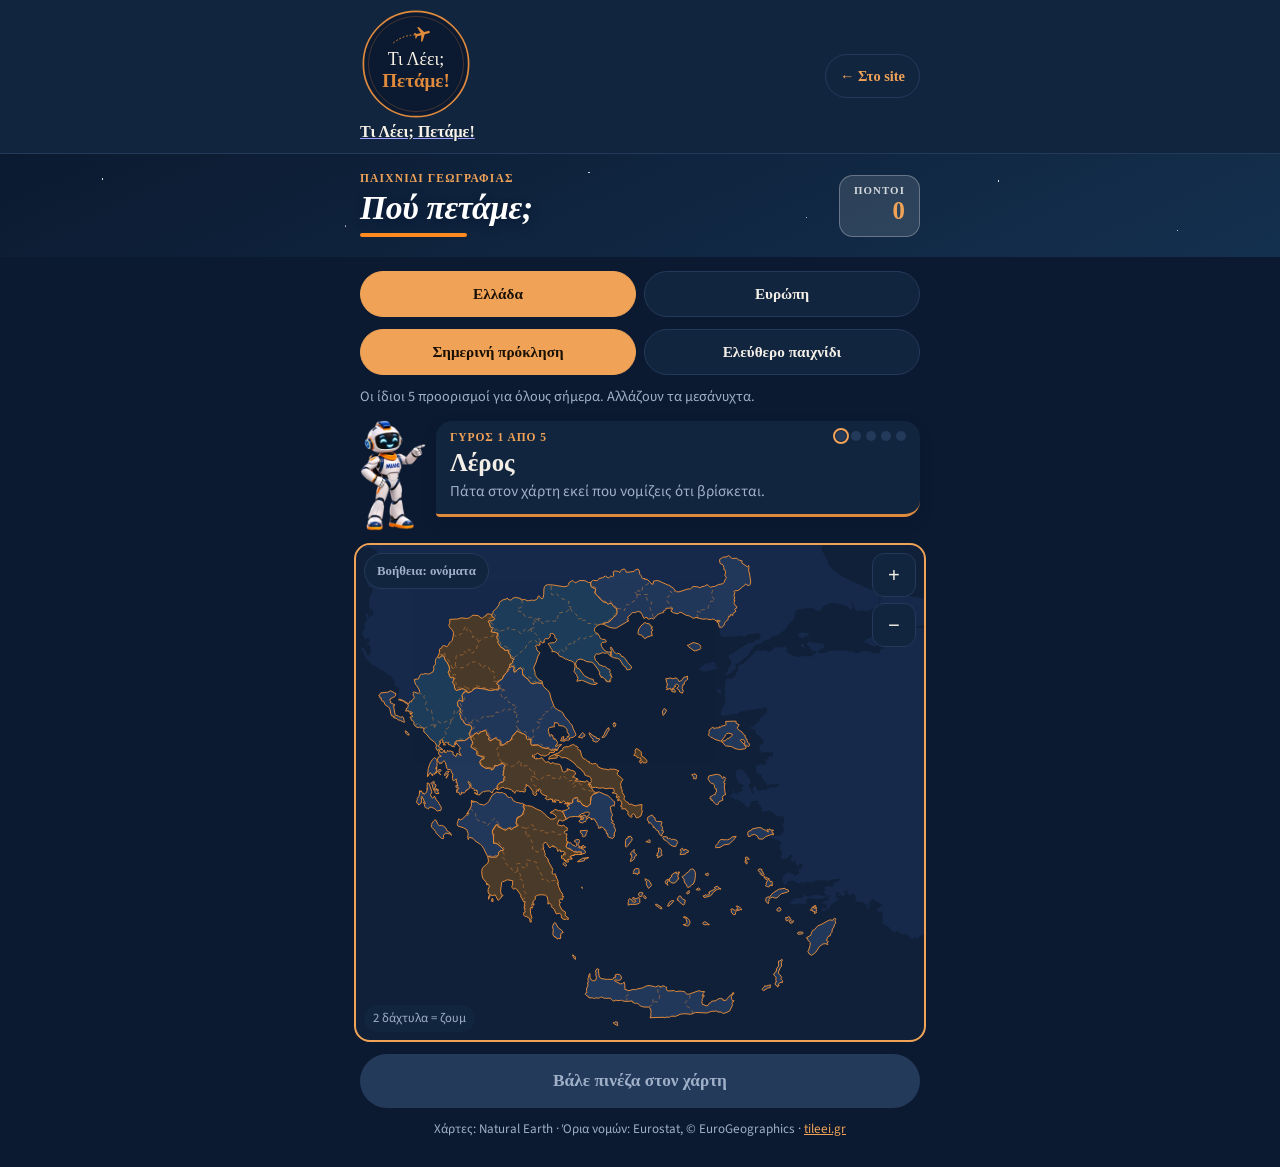
==== commit 85336a69: "Νέο στυλ Δ: αρχική, εσωτερικές σελίδες, παιχνίδι Co-Authored-By: Claude Sonnet 5.5 <noreply@anthropi" ====
--- a/paixnidi/index.html
+++ b/paixnidi/index.html
@@ -13,6 +13,17 @@
 <meta property="og:locale" content="el_GR">
 <link rel="canonical" href="https://tileei.gr/paixnidi/">
 <title>Πού πετάμε; – Τι Λέει; Πετάμε!</title>
+<style id="neo">
+:root, :root:not([data-theme="light"]), :root[data-theme="dark"], :root[data-theme="light"] {
+  --bg:#0b1a30; --surface:#12253f; --ink:#f3eee6; --muted:#9fb0c8; --line:#243a5b;
+  --brand:#f0a357; --brand-ink:#1a1005; --sky:#f0a357; --sun:#e08a3c; --sun-ink:#1a1005; --amber:#f0a357;
+  --night-a:#0b1a30; --night-b:#14304f; --sea:#0f2038; --land:#22385a; --land-edge:#e08a3c; --land-far:#16294a;
+  --t0:#22385a; --t1:#4a3a2a; --t2:#1d3d5a; --t3:#4a3030; --t4:#1f4a44; --reg-ink:#e8e2d6;
+  --ok:#6fd0a0; --mid:#f0b45a; --bad:#ff8a80; --halo:#0b1a30; --font-display: Georgia,'Times New Roman',serif; color-scheme:dark;
+}
+body { background:#0b1a30; }
+.brand{display:flex;align-items:center;gap:10px;width:auto}.brand img{width:56px;height:56px}.brand::after{content:"Τι Λέει; Πετάμε!";font:600 16px/1 Georgia,serif;color:#f7f1e6;white-space:nowrap}
+</style>
 </head>
 <body>
 
@@ -128,7 +139,7 @@
 .rows .pt { font: 800 1rem var(--font-display); min-width: 3.2em; text-align: right; }
 .acts { display: flex; gap: 8px; flex-wrap: wrap; }
 .acts button { flex: 1 1 140px; min-height: 48px; border-radius: 999px; border: 1.5px solid var(--brand); background: transparent; color: var(--brand); font: 800 1rem var(--font-display); cursor: pointer; }
-.acts button.fill { background: var(--brand); color: var(--brand-ink); }
+.acts button.fill, #shr[hidden] ~ #again { background: var(--brand); color: var(--brand-ink); }
 .share { width: 100%; min-height: 6.6em; resize: none; border: 1.5px solid var(--line); border-radius: 12px; background: var(--bg); color: var(--ink); font: 600 .95rem/1.4 var(--font-body); padding: 8px 10px; }
 .note { margin: 0; color: var(--muted); font-size: .9rem; }
 .foot { margin: 0; color: var(--muted); font-size: .82rem; text-align: center; }
@@ -137,7 +148,7 @@
 
 <header class="top bleed">
   <div class="top-in">
-    <a class="brand" href="../" aria-label="Τι Λέει; Πετάμε! – tileei.gr"><img src="../assets/header-logo.svg" width="1048" height="665" alt="Τι Λέει; Πετάμε!"></a>
+    <a class="brand" href="../" aria-label="Τι Λέει; Πετάμε! – tileei.gr"><img src="logo-neo.svg" width="56" height="56" alt="Τι Λέει; Πετάμε!"></a>
     <a class="site" href="../">← Στο site</a>
   </div>
 </header>
@@ -189,8 +200,9 @@
     <ol class="rows" id="rows"></ol>
     <p class="note" id="best"></p>
     <div class="acts">
-      <button type="button" class="fill" id="again">Παίξε ξανά</button>
-      <button type="button" id="copy">Αντιγραφή για κοινοποίηση</button>
+      <button type="button" class="fill" id="shr" hidden>Κοινοποίηση</button>
+      <button type="button" id="copy">Αντιγραφή</button>
+      <button type="button" id="again">Παίξε ξανά</button>
     </div>
     <textarea class="share" id="share" readonly aria-label="Το σκορ σου για κοινοποίηση"></textarea>
   </section>
@@ -385,7 +397,7 @@
   function shareText() {
     var sq = st.results.map(function (r) { return { g: '🟩', m: '🟨', b: '🟥' }[tier(r.pts)]; }).join('');
     var d = today().split('-');
-    return 'Πού πετάμε; ' + MAP.name + ' · ' + (st.mode === 'daily' ? d[2] + '/' + d[1] : 'Ελεύθερο') + '\n' + fmt(total()) + ' / ' + fmt(ROUNDS * 1000) + ' πόντοι\n' + sq + '\nΤι Λέει; Πετάμε!';
+    return 'Πού πετάμε; ' + MAP.name + ' · ' + (st.mode === 'daily' ? d[2] + '/' + d[1] : 'Ελεύθερο') + '\n' + fmt(total()) + ' / ' + fmt(ROUNDS * 1000) + ' πόντοι\n' + sq + '\nΠαίξε κι εσύ: tileei.gr/paixnidi';
   }
   function finish() {
     st.done = true;
@@ -407,7 +419,7 @@
     }
     $('best').textContent = note;
     $('share').value = shareText();
-    $('copy').textContent = 'Αντιγραφή για κοινοποίηση';
+    $('copy').textContent = 'Αντιγραφή';
     dots(); setView(0, 0, W);
   }
 
@@ -491,6 +503,11 @@
     function fallback() { ta.focus(); ta.select(); $('copy').textContent = 'Επιλέχθηκε: αντίγραψέ το'; }
     try { navigator.clipboard.writeText(ta.value).then(function () { $('copy').textContent = 'Αντιγράφηκε'; }, fallback); } catch (e) { fallback(); }
   });
+  if (navigator.share) $('shr').hidden = false;
+  $('shr').addEventListener('click', function () {
+    // Μενού κοινοποίησης του κινητού· αν ο χρήστης το κλείσει ή αποτύχει, δεν γίνεται τίποτα άλλο.
+    try { navigator.share({ text: $('share').value }).catch(function () {}); } catch (e) { /* αγνοείται */ }
+  });
   window.addEventListener('resize', draw);
 
   // --- Εκκίνηση (κρατά την παρτίδα αν η σελίδα ενημερωθεί ενώ παίζεις) ------------------
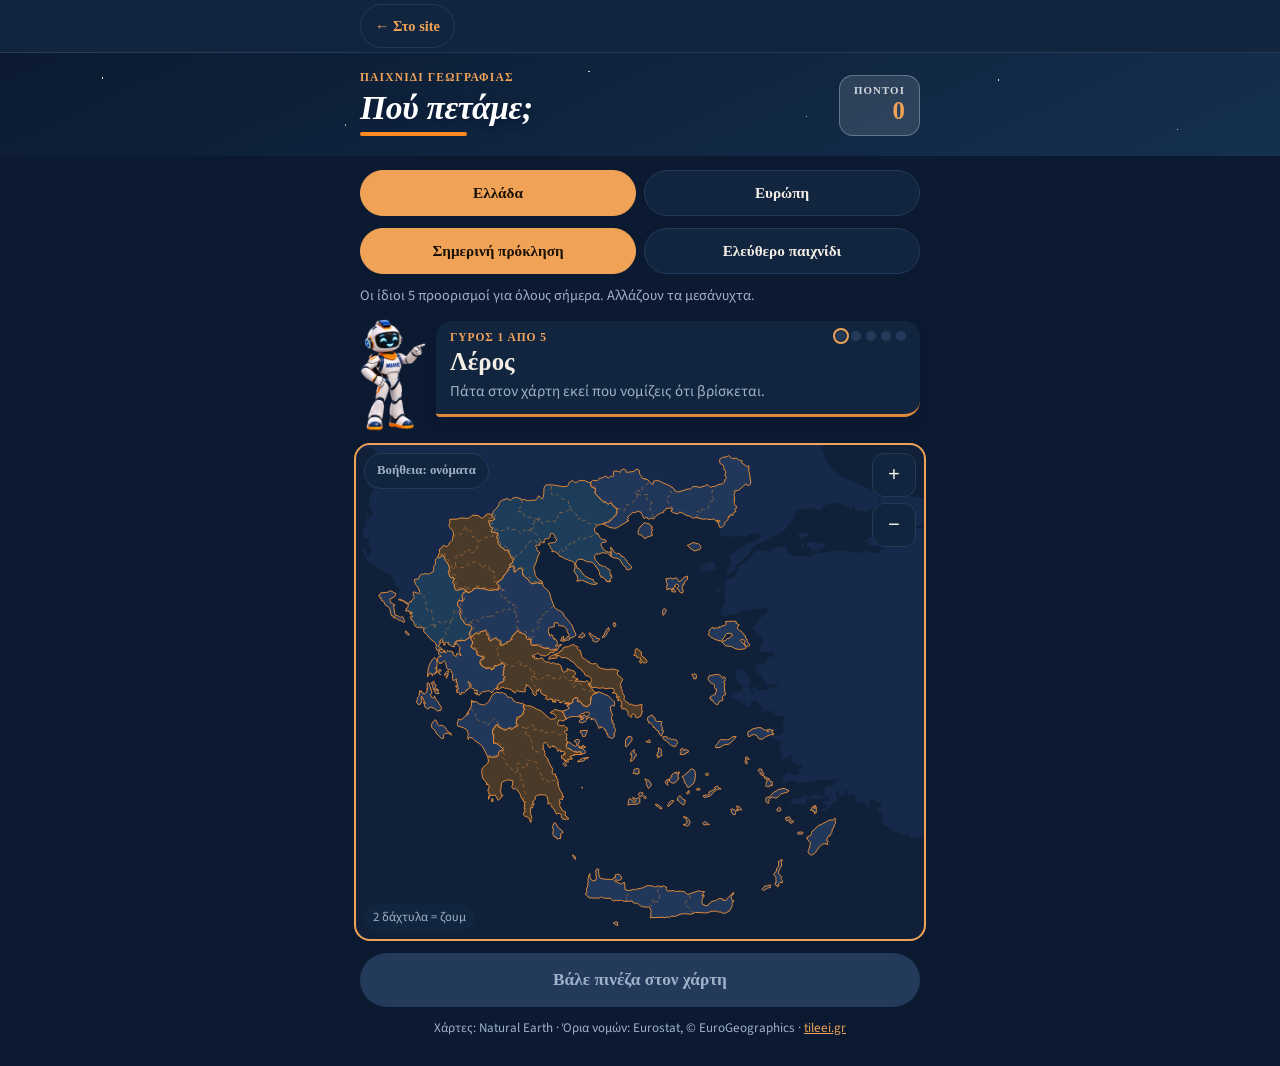
==== commit 68cf522f: "Παιχνίδι: χωρίς λογότυπο στην κεφαλίδα (προεπισκόπηση, όχι στο main) Co-Authored-By: Claude Sonnet 5" ====
--- a/paixnidi/index.html
+++ b/paixnidi/index.html
@@ -74,8 +74,8 @@
 }
 body::before { content: ""; position: fixed; inset: 0 0 auto; height: env(safe-area-inset-top, 0px); background: var(--surface); z-index: 10; }
 .bleed { margin-inline: calc(-1 * max(16px, env(safe-area-inset-left, 0px))); padding-inline: max(16px, env(safe-area-inset-left, 0px)); }
-.top { background: var(--surface); border-bottom: 1px solid var(--line); padding-block: 8px; }
-.top-in { max-width: 560px; margin: 0 auto; display: flex; align-items: center; justify-content: space-between; gap: 12px; }
+.top { background: var(--surface); border-bottom: 1px solid var(--line); padding-block: 4px; }
+.top-in { max-width: 560px; margin: 0 auto; display: flex; align-items: center; justify-content: flex-start; gap: 12px; }
 .brand { display: block; width: 112px; flex: none; }
 .brand img { display: block; width: 100%; height: auto; }
 .site { min-height: 44px; display: inline-flex; align-items: center; padding: 0 14px; border-radius: 999px; border: 1.5px solid var(--line); color: var(--brand); text-decoration: none; font: 800 .9rem var(--font-display); }
@@ -148,7 +148,6 @@
 
 <header class="top bleed">
   <div class="top-in">
-    <a class="brand" href="../" aria-label="Τι Λέει; Πετάμε! – tileei.gr"><img src="logo-neo.svg" width="56" height="56" alt="Τι Λέει; Πετάμε!"></a>
     <a class="site" href="../">← Στο site</a>
   </div>
 </header>
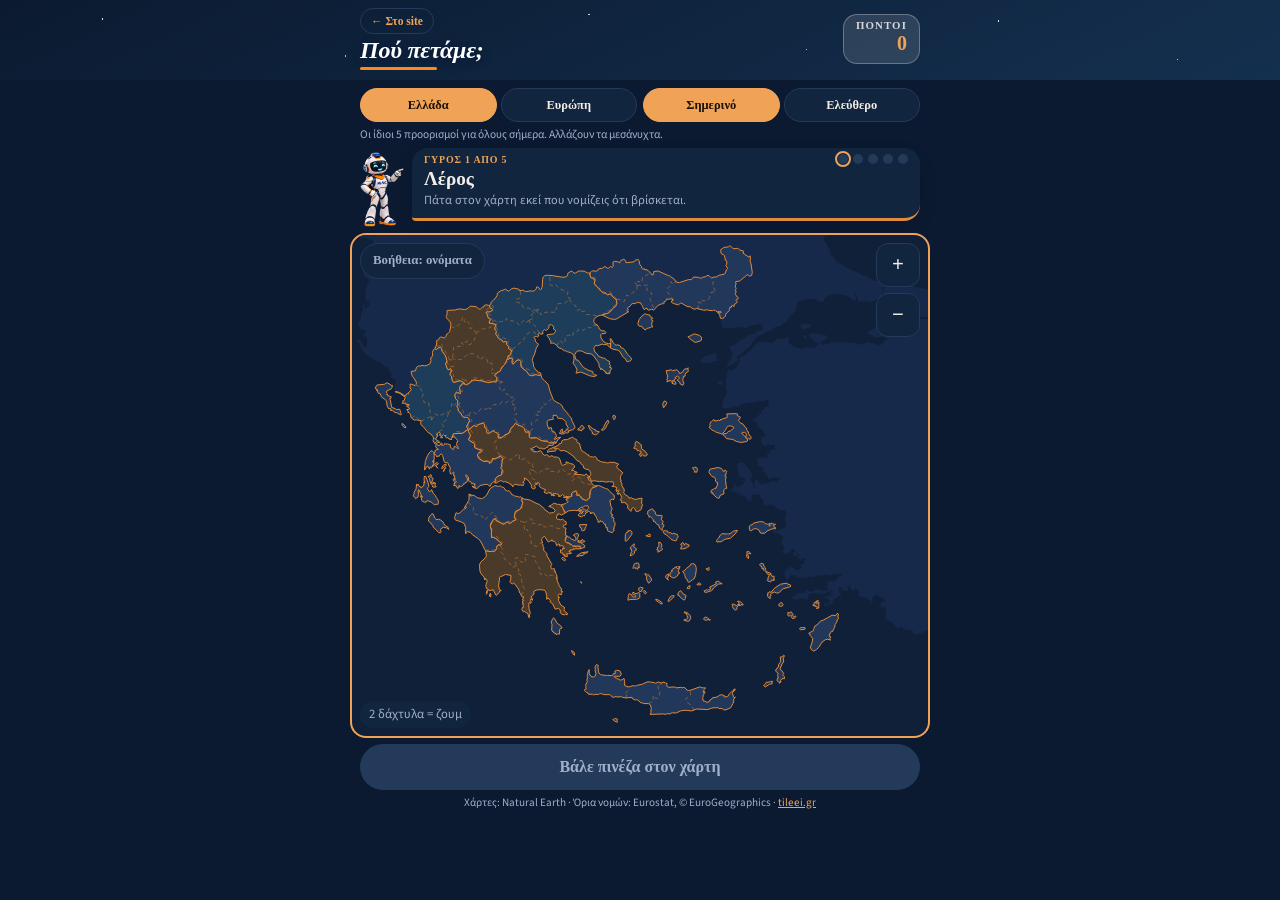
==== commit e59778ac: "Παιχνίδι: συμπαγής διάταξη χωρίς σκρολ (προεπισκόπηση, όχι στο main) Co-Authored-By: Claude Sonnet 5" ====
--- a/paixnidi/index.html
+++ b/paixnidi/index.html
@@ -144,28 +144,48 @@
 .note { margin: 0; color: var(--muted); font-size: .9rem; }
 .foot { margin: 0; color: var(--muted); font-size: .82rem; text-align: center; }
 .foot a { color: var(--brand); }
+
+/* Συμπαγής διάταξη: όλο το παιχνίδι σε μία οθόνη κινητού */
+.segs{display:grid;grid-template-columns:1fr 1fr;gap:6px}
+.segs .seg{gap:4px;margin:0}
+.segs .seg button{min-height:34px;font-size:.78rem;padding:0 4px}
+.hero{padding-block:8px 10px}
+.hero-in{align-items:center}
+.hero .site{min-height:26px;padding:0 10px;font-size:.72rem;margin-bottom:4px}
+h1{font-size:1.5rem}
+h1::after{height:3px;margin-top:5px}
+.score{padding:4px 12px 5px}.score b{font-size:1.25rem}
+.wrap{padding-top:8px;gap:6px}
+.note{font-size:.72rem;line-height:1.25}
+.ask{min-height:0;gap:8px}
+.ask img{width:44px}
+.bubble{padding:6px 12px 8px;margin-bottom:6px}
+.bubble .eyebrow{font-size:.62rem}
+.bubble .big{font-size:1.2rem;margin:2px 0 0}
+.bubble .sub{font-size:.78rem;margin:2px 0 0}
+.go{min-height:46px;font-size:1rem}
+.mapbox{margin-inline:-10px}
+svg#map{width:min(100%,calc((100dvh - 370px) * 1.1494));min-width:260px;margin-inline:auto}
+.foot{font-size:.7rem;line-height:1.25}
 </style>
 
-<header class="top bleed">
-  <div class="top-in">
-    <a class="site" href="../">← Στο site</a>
-  </div>
-</header>
 <section class="hero bleed">
   <div class="hero-in">
-    <div><small>Παιχνίδι γεωγραφίας</small><h1>Πού πετάμε;</h1></div>
+    <div><a class="site" href="../">← Στο site</a><h1>Πού πετάμε;</h1></div>
     <div class="score"><span>Πόντοι</span><b id="total">0</b></div>
   </div>
 </section>
 
 <div class="wrap" lang="el">
+  <div class="segs">
   <div class="seg" role="group" aria-label="Χάρτης">
     <button type="button" id="map_gr" aria-pressed="true">Ελλάδα</button>
     <button type="button" id="map_eu" aria-pressed="false">Ευρώπη</button>
   </div>
   <div class="seg" role="group" aria-label="Τρόπος παιχνιδιού">
-    <button type="button" id="m_daily" aria-pressed="true">Σημερινή πρόκληση</button>
-    <button type="button" id="m_free" aria-pressed="false">Ελεύθερο παιχνίδι</button>
+    <button type="button" id="m_daily" aria-pressed="true">Σημερινό</button>
+    <button type="button" id="m_free" aria-pressed="false">Ελεύθερο</button>
+  </div>
   </div>
   <p class="note" id="modehelp"></p>
 
